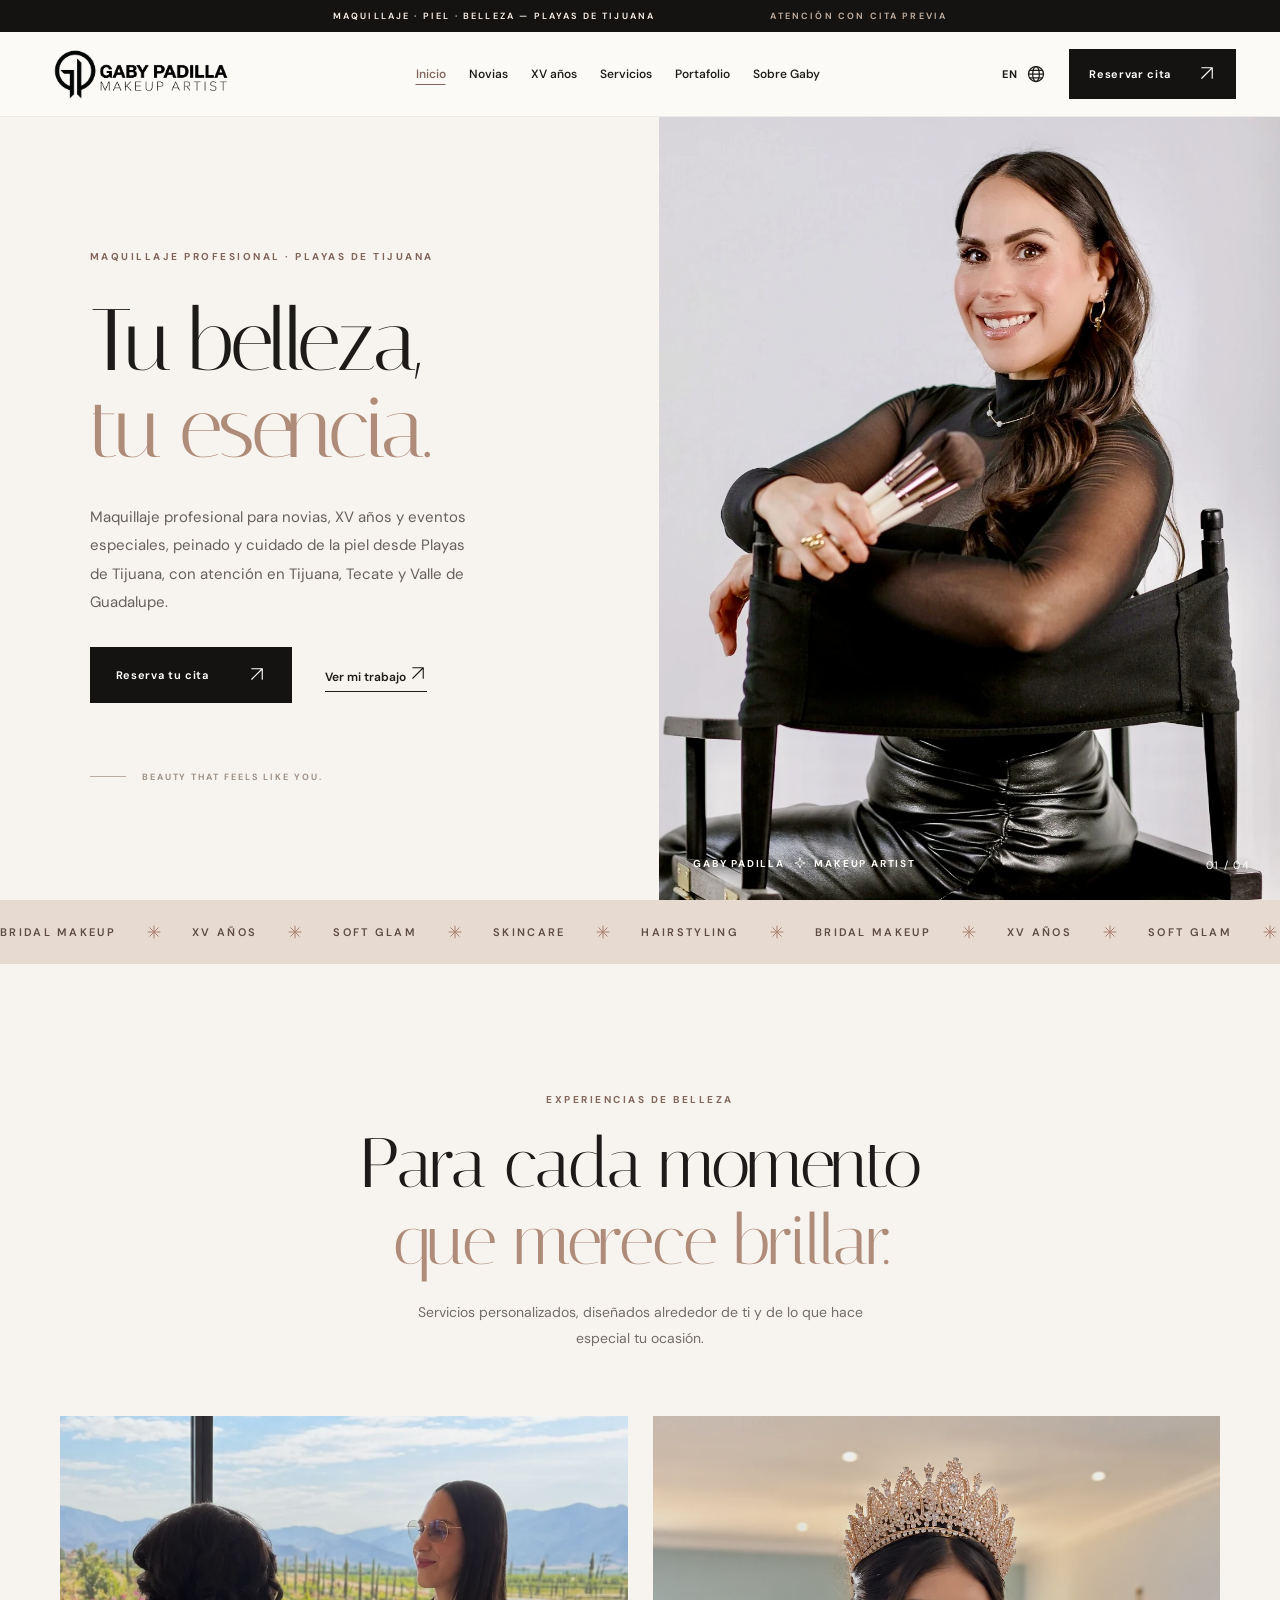
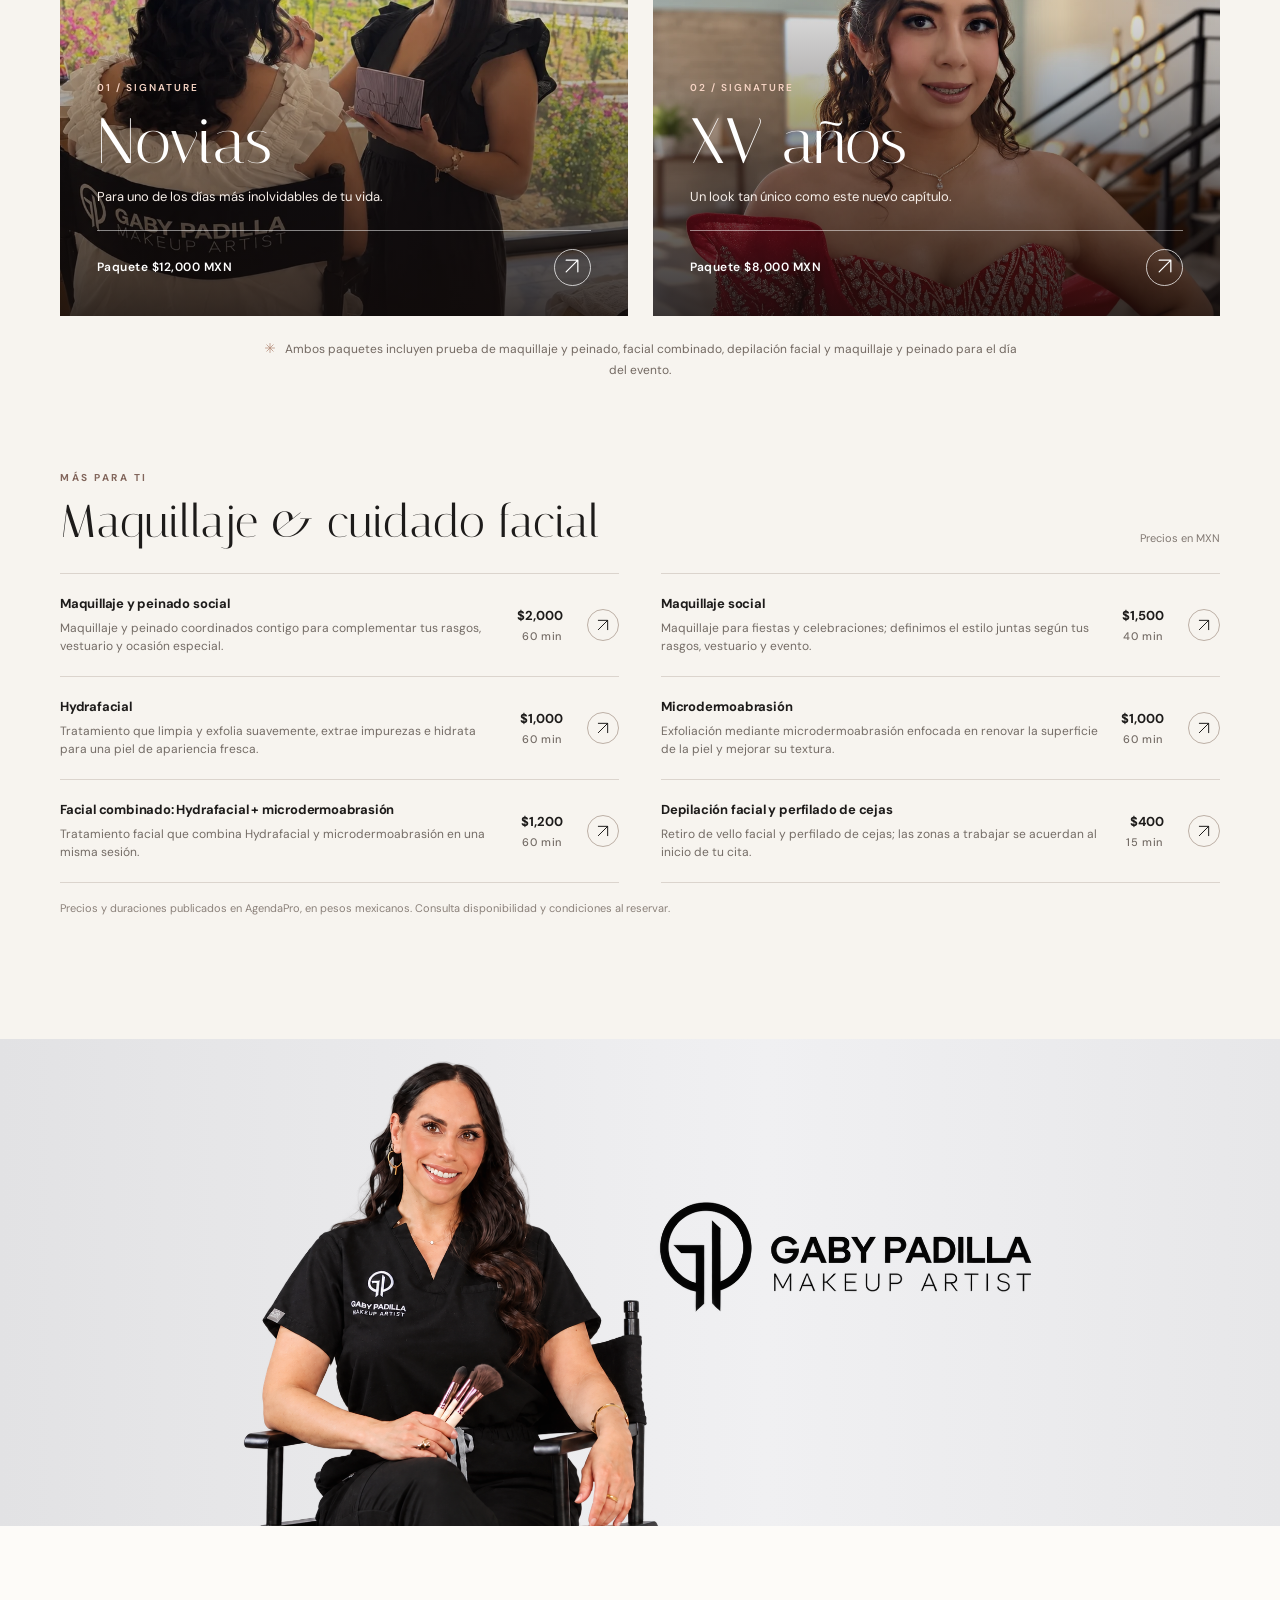
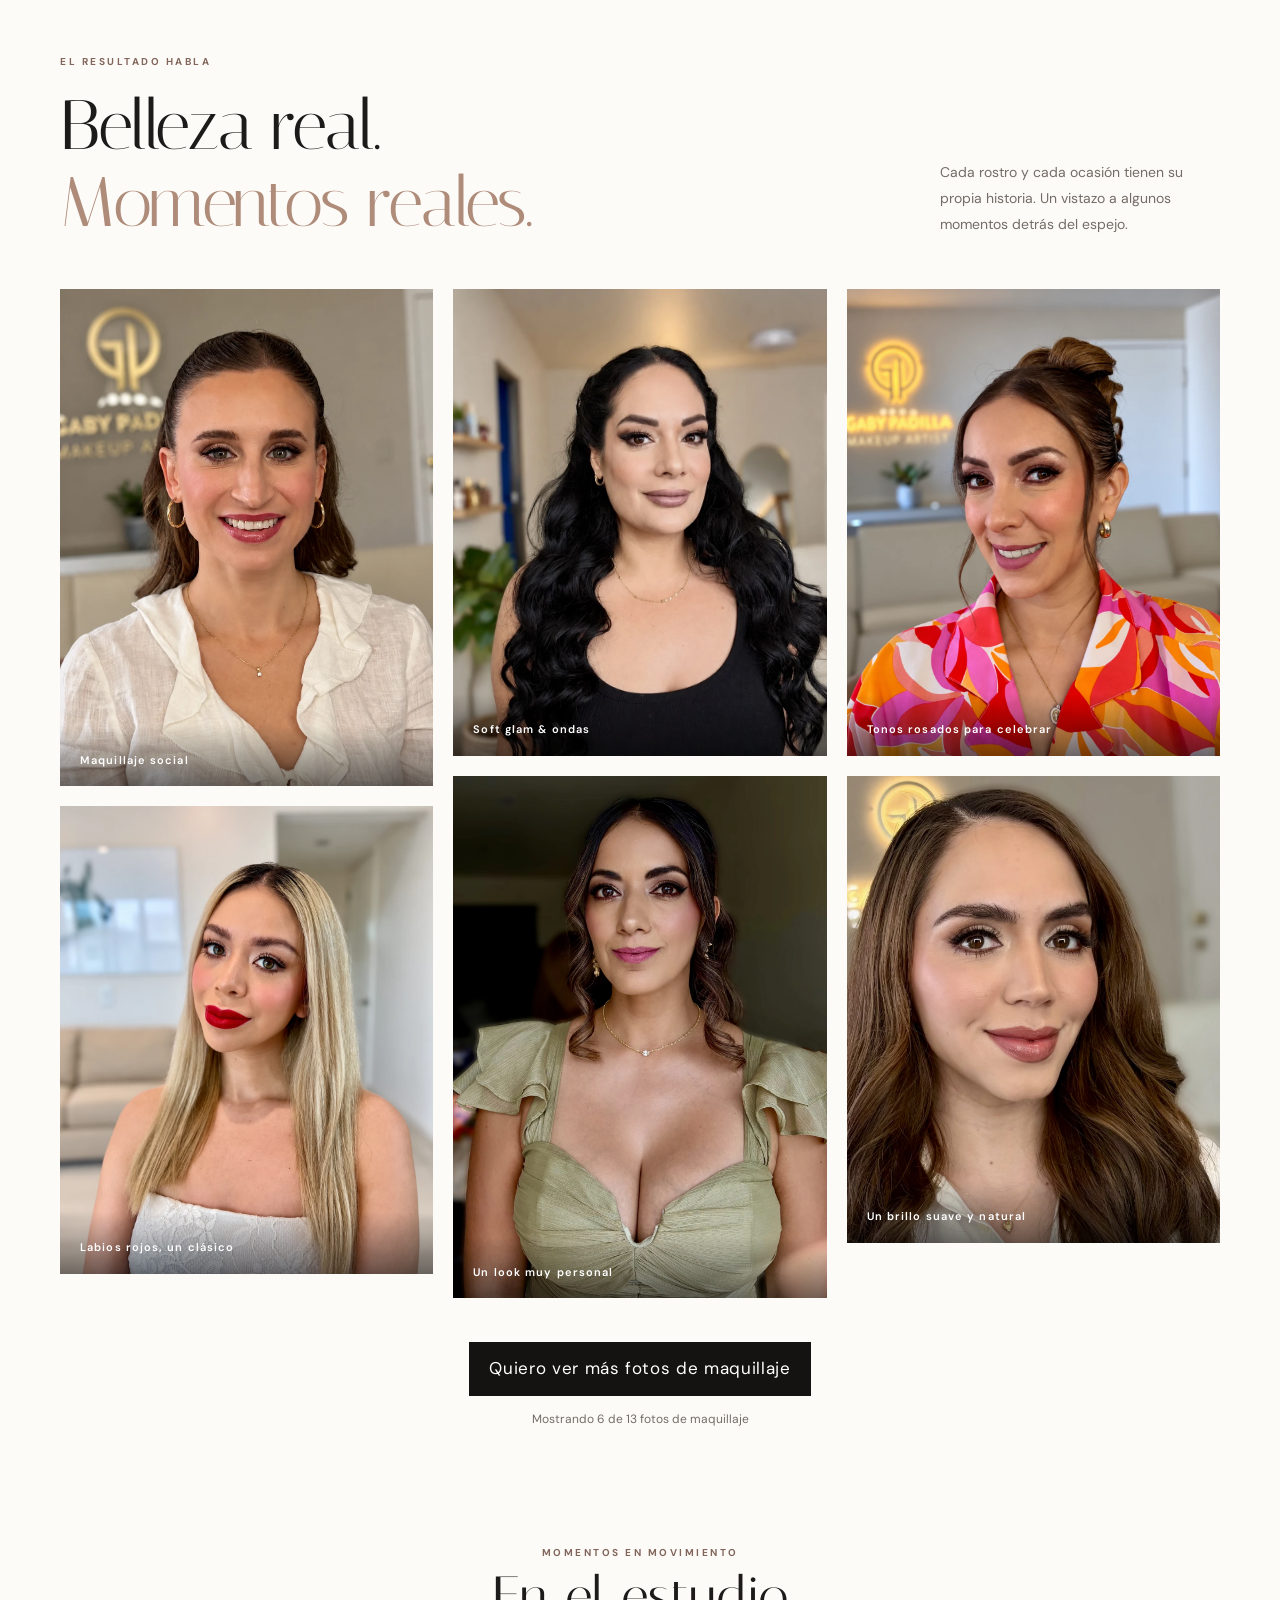
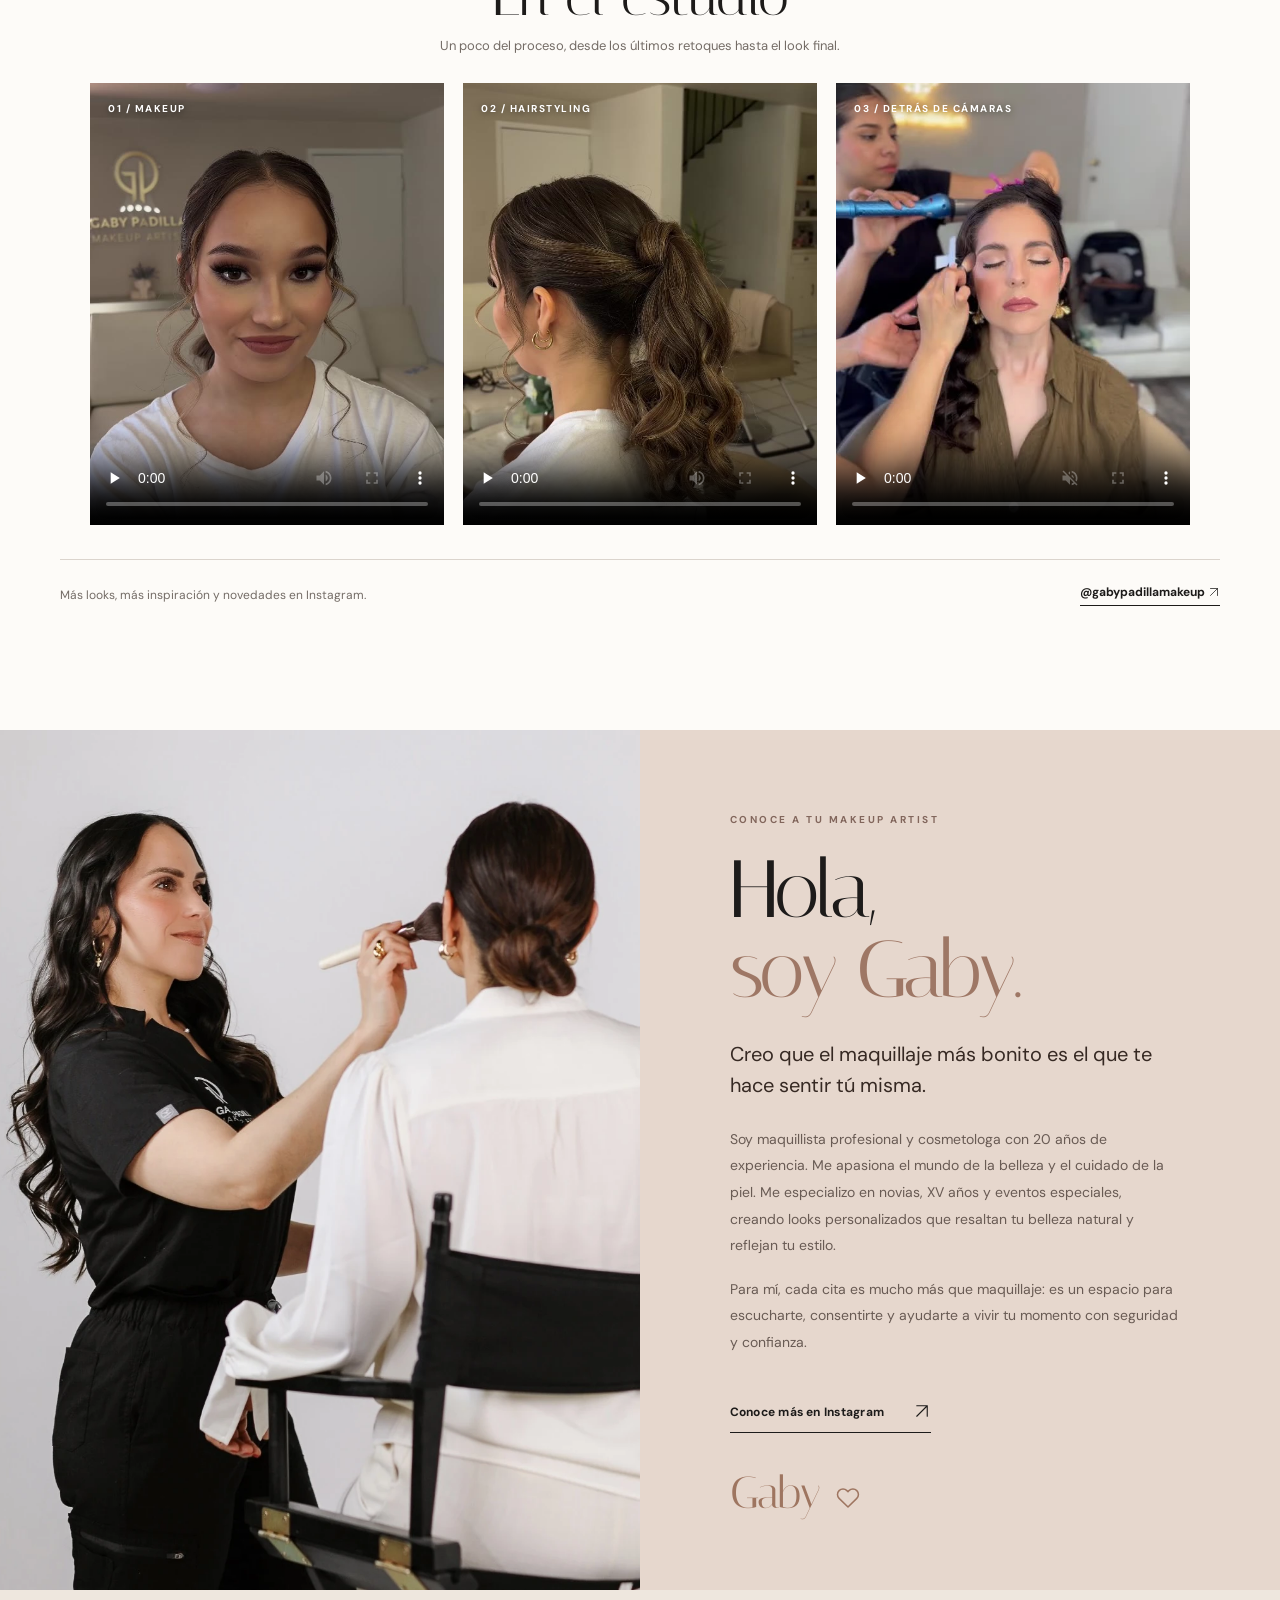
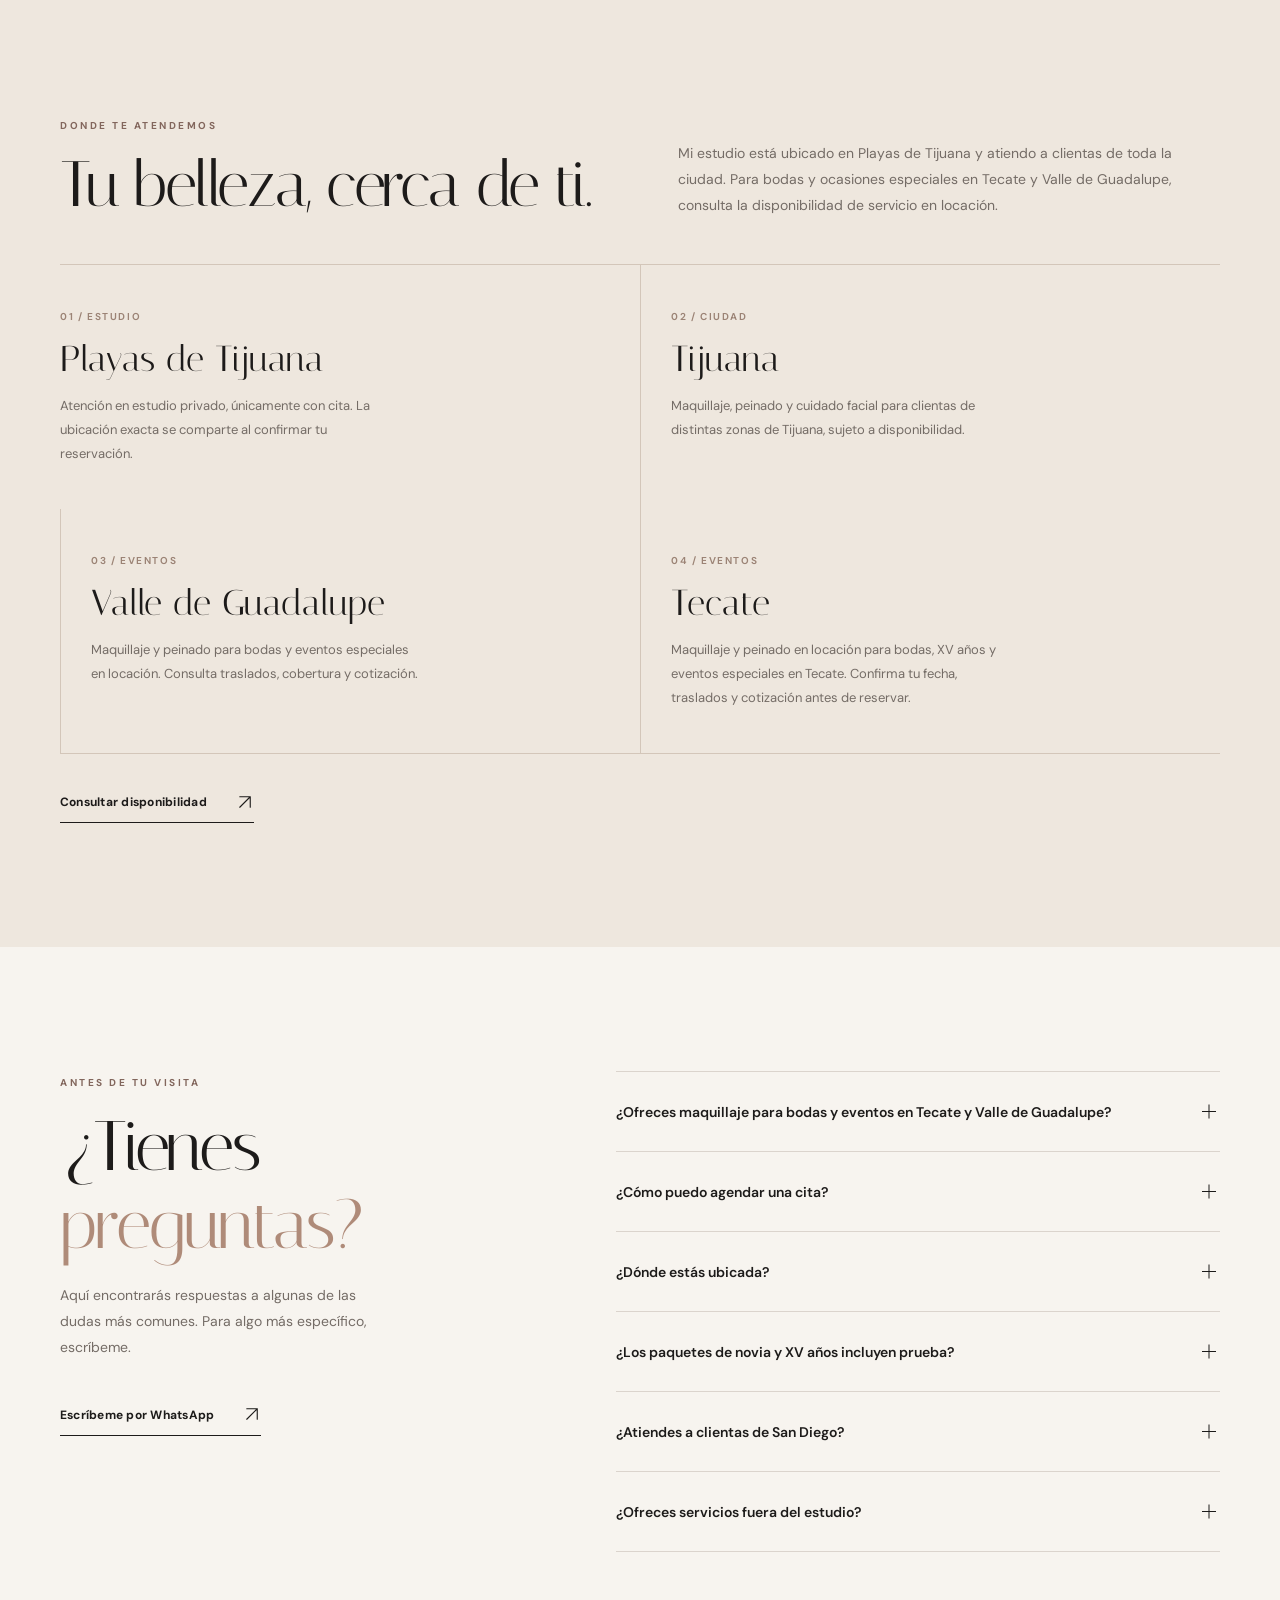
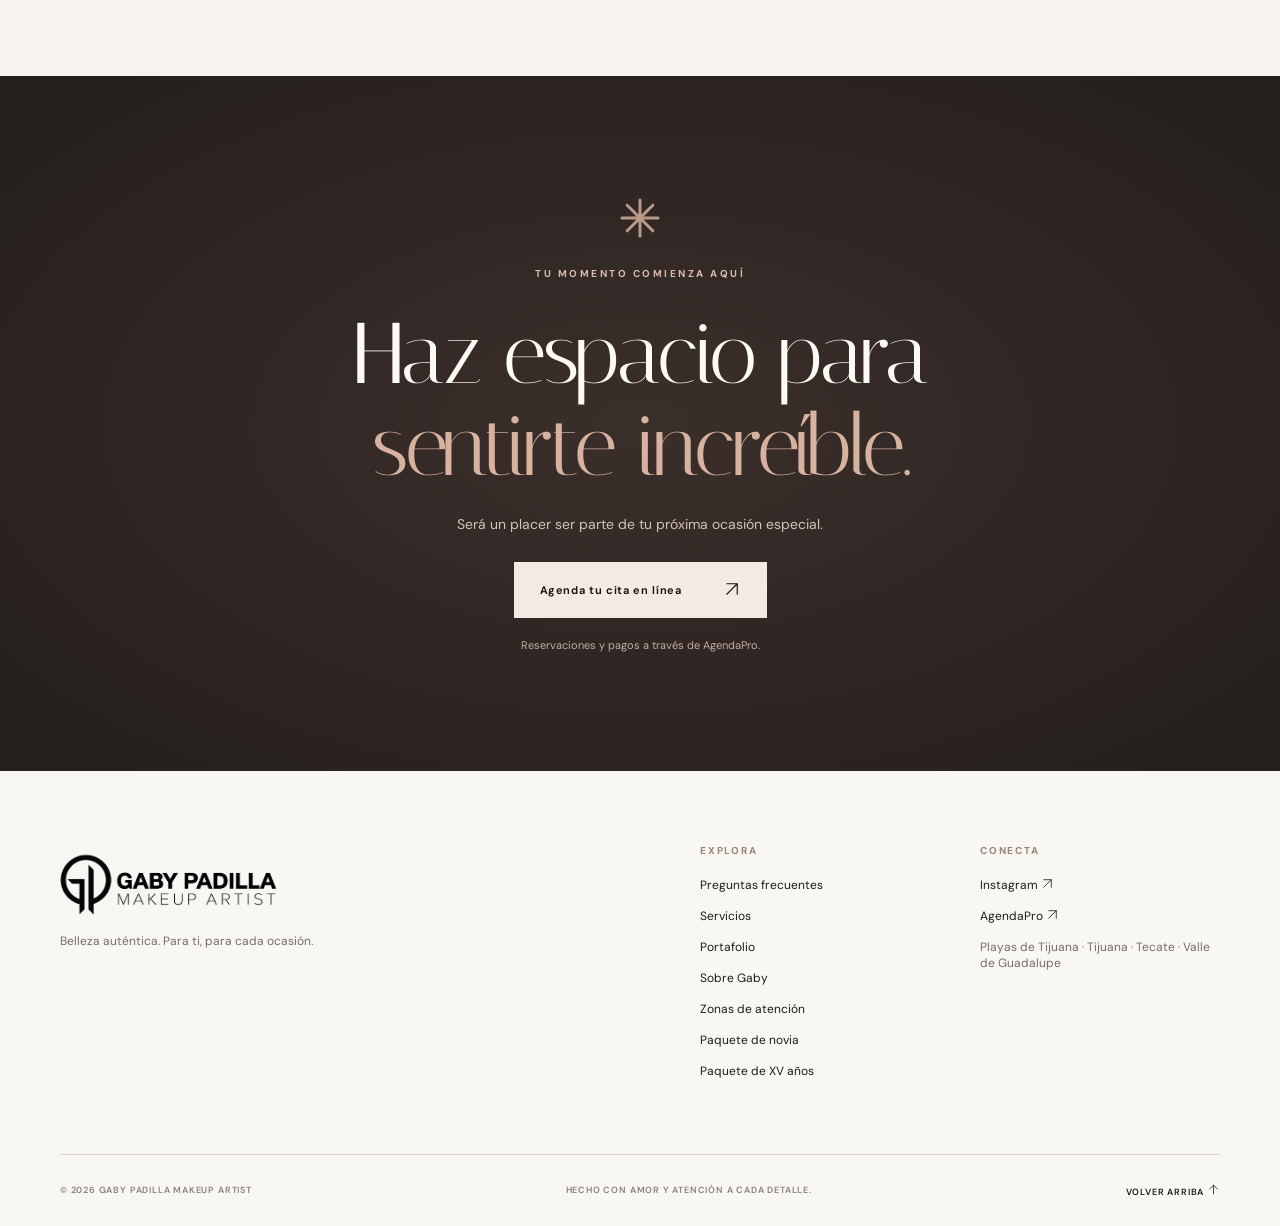
==== index.html @ 9fca7175 "Refresh stylesheet version for balanced mobile headings" ====
<!doctype html>

<html lang="es-MX">
<head>
<meta charset="utf-8"/>
<meta content="width=device-width, initial-scale=1" name="viewport"/>
<meta content="#f7f4ef" name="theme-color"/>
<meta content="Maquillista y cosmetóloga con 20 años de experiencia. Estudio en Playas de Tijuana; maquillaje y peinado para bodas y eventos en Tecate y Valle de Guadalupe." name="description"/>
<meta content="website" property="og:type"/>
<meta content="Maquillaje en Tijuana y Tecate | Novias y XV | Gaby Padilla" property="og:title"/>
<meta content="Maquillista y cosmetóloga con 20 años de experiencia. Estudio en Playas de Tijuana; maquillaje y peinado para bodas y eventos en Tecate y Valle de Guadalupe." property="og:description"/>
<link href="assets/images/favicon.png" rel="icon" type="image/png"/>
<link href="https://fonts.googleapis.com" rel="preconnect"/>
<link crossorigin="" href="https://fonts.gstatic.com" rel="preconnect"/>
<link href="https://fonts.googleapis.com/css2?family=DM+Sans:wght@400;450;500;550;600;650;700&amp;family=Italiana&amp;display=swap" rel="stylesheet"/>
<link href="styles.css?v=mobile-heading-8" rel="stylesheet"/>
<title>Maquillaje en Tijuana y Tecate | Novias y XV | Gaby Padilla</title>
<meta content="noindex, nofollow, noarchive" name="robots"/><meta content="strict-origin-when-cross-origin" name="referrer"/><meta content="Gaby Padilla Makeup Artist" property="og:site_name"/><meta content="es_MX" property="og:locale"/><meta content="en_US" property="og:locale:alternate"/><meta content="Gaby Padilla, maquillista y cosmetóloga con 20 años de experiencia en Tijuana" property="og:image:alt"/><meta content="1200" property="og:image:width"/><meta content="630" property="og:image:height"/><meta content="summary_large_image" name="twitter:card"/><meta content="Maquillaje en Tijuana y Tecate | Novias y XV | Gaby Padilla" name="twitter:title"/><meta content="Maquillista y cosmetóloga con 20 años de experiencia. Estudio en Playas de Tijuana; maquillaje y peinado para bodas y eventos en Tecate y Valle de Guadalupe." name="twitter:description"/>
<!-- SEO URLs are generated by prepare_launch.py when domain is chosen. -->
<meta content="assets/images/gaby-padilla-social-share.jpg" property="og:image"/><meta content="assets/images/gaby-padilla-social-share.jpg" name="twitter:image"/><script id="local-business-schema" type="application/ld+json">{"@context":"https://schema.org","@type":"BeautySalon","name":"Gaby Padilla Makeup Artist","description":"Maquillista y cosmetóloga con 20 años de experiencia. Estudio en Playas de Tijuana; maquillaje y peinado para bodas y eventos en Tecate y Valle de Guadalupe.","slogan":"Belleza auténtica","sameAs":["https://www.instagram.com/gabypadillamakeup/"],"areaServed":[{"@type":"Place","name":"Playas de Tijuana, Tijuana, Baja California, México"},{"@type":"City","name":"Tijuana, Baja California, México"},{"@type":"Place","name":"Valle de Guadalupe, Baja California, México"},{"@type":"City","name":"Tecate, Baja California, México"}],"currenciesAccepted":"MXN","hasOfferCatalog":{"@type":"OfferCatalog","name":"Servicios de belleza","itemListElement":[{"@type":"OfferCatalog","name":"Paquete de novia","itemListElement":[{"@type":"Offer","priceCurrency":"MXN","price":"12000","itemOffered":{"@type":"Service","name":"Paquete de novia"}}]},{"@type":"OfferCatalog","name":"Paquete de quinceañera","itemListElement":[{"@type":"Offer","priceCurrency":"MXN","price":"8000","itemOffered":{"@type":"Service","name":"Paquete de quinceañera"}}]},{"@type":"OfferCatalog","name":"Maquillaje y peinado social","itemListElement":[{"@type":"Offer","priceCurrency":"MXN","price":"2000","itemOffered":{"@type":"Service","name":"Maquillaje y peinado social","description":"Maquillaje y peinado coordinados contigo para complementar tus rasgos, vestuario y ocasión especial."}}]},{"@type":"OfferCatalog","name":"Maquillaje social","itemListElement":[{"@type":"Offer","priceCurrency":"MXN","price":"1500","itemOffered":{"@type":"Service","name":"Maquillaje social","description":"Maquillaje para fiestas y celebraciones; definimos el estilo juntas según tus rasgos, vestuario y evento."}}]},{"@type":"OfferCatalog","name":"Hydrafacial","itemListElement":[{"@type":"Offer","priceCurrency":"MXN","price":"1000","itemOffered":{"@type":"Service","name":"Hydrafacial","description":"Tratamiento que limpia y exfolia suavemente, extrae impurezas e hidrata para una piel de apariencia fresca."}}]},{"@type":"OfferCatalog","name":"Microdermoabrasión","itemListElement":[{"@type":"Offer","priceCurrency":"MXN","price":"1000","itemOffered":{"@type":"Service","name":"Microdermoabrasión","description":"Exfoliación mediante microdermoabrasión enfocada en renovar la superficie de la piel y mejorar su textura."}}]},{"@type":"OfferCatalog","name":"Facial combinado: Hydrafacial + microdermoabrasión","itemListElement":[{"@type":"Offer","priceCurrency":"MXN","price":"1200","itemOffered":{"@type":"Service","name":"Facial combinado: Hydrafacial + microdermoabrasión","description":"Tratamiento facial que combina Hydrafacial y microdermoabrasión en una misma sesión."}}]},{"@type":"OfferCatalog","name":"Depilación facial y perfilado de cejas","itemListElement":[{"@type":"Offer","priceCurrency":"MXN","price":"400","itemOffered":{"@type":"Service","name":"Depilación facial y perfilado de cejas","description":"Retiro de vello facial y perfilado de cejas; las zonas a trabajar se acuerdan al inicio de tu cita."}}]}]}}</script><script type="application/ld+json">{"@context": "https://schema.org", "@type": "VideoObject", "name": "Maquillaje y peinado detrás de cámaras en Tijuana", "description": "Una mirada detrás de cámaras al maquillaje profesional de ojos y peinado con ondas en el estudio de Gaby Padilla en Playas de Tijuana. Video sin sonido.", "thumbnailUrl": "https://jkgraphix11.github.io/gaby-padilla-website/assets/images/gaby-padilla-studio-video-poster.webp", "contentUrl": "https://jkgraphix11.github.io/gaby-padilla-website/assets/videos/gaby-padilla-behind-the-scenes-studio.mp4", "uploadDate": "2026-10-24T13:41:00-07:00", "duration": "PT51.92S", "inLanguage": "es", "isFamilyFriendly": true, "publisher": {"@type": "Organization", "name": "Gaby Padilla Makeup Artist"}}</script>
<script type="application/ld+json">{"@context": "https://schema.org", "@type": "ImageObject", "contentUrl": "https://jkgraphix11.github.io/gaby-padilla-website/assets/images/gaby-padilla-maquillista-aplicando-maquillaje-tijuana.webp", "name": "Gaby Padilla Makeup Artist", "caption": "Gaby Padilla, maquillista en Playas de Tijuana, aplicando maquillaje a una clienta", "description": "Gaby Padilla, maquillista en Playas de Tijuana, aplicando maquillaje a una clienta", "width": 1089, "height": 1361, "inLanguage": "es"}</script>
</head>
<body>
<a class="skip-link" href="#main">Ir al contenido</a>
<div class="topline">
<span>MAQUILLAJE · PIEL · BELLEZA — PLAYAS DE TIJUANA</span>
<span class="topline-right">ATENCIÓN CON CITA PREVIA</span>
</div>
<header class="site-header" id="home">
<div class="header-inner container-wide">
<a aria-label="Gaby Padilla Makeup Artist" class="brand" href="#home">
<img alt="Logotipo de Gaby Padilla Makeup Artist" decoding="async" height="724" src="assets/images/gaby-padilla-logo.png" width="2172"/>
</a>
<nav aria-label="Navegación principal" class="nav" id="primary-nav"><a href="#home" aria-current="page">Inicio</a><a href="novias/">Novias</a><a href="xv-anos/">XV años</a><a href="#servicios">Servicios</a><a href="#portafolio">Portafolio</a><a href="#gaby">Sobre Gaby</a></nav>
<div class="header-actions">
<a aria-label="Switch to English" class="lang-switch" href="en/" hreflang="en" id="lang-switch" lang="en">EN <img class="language-globe" src="assets/icons/globe.svg" alt="" aria-hidden="true" width="20" height="20"/></a>
<a class="btn btn-dark header-book" data-booking="" href="https://gabypadillamakeupartist.site.agendapro.com/mx/sucursal/578261" rel="noopener noreferrer" target="_blank"><span>Reservar cita</span><span aria-hidden="true"><svg class="icon icon-arrow-up-right" viewBox="0 0 24 24" width="24" height="24" fill="none" stroke="currentColor" stroke-width="1.5" stroke-linecap="round" stroke-linejoin="round" aria-hidden="true" focusable="false"><path d="M5 19 19 5M5 5h14v14"/></svg></span></a>
</div>
<button aria-controls="mobile-menu" aria-expanded="false" aria-label="Abrir menú" class="menu-toggle" id="menu-toggle" type="button"><span></span><span></span></button>
</div>
<nav aria-label="Navegación móvil" class="mobile-menu" hidden="" id="mobile-menu"><div class="mobile-menu-top"><div class="mobile-menu-brand"><img src="assets/images/gaby-padilla-logo.png" alt="Gaby Padilla Makeup Artist" width="2172" height="724"/></div><button class="mobile-menu-close" id="menu-close" type="button" aria-label="Cerrar menú"><span>Cerrar</span><svg class="icon" viewBox="0 0 24 24" width="24" height="24" fill="none" stroke="currentColor" stroke-width="1.5" stroke-linecap="round" aria-hidden="true" focusable="false"><path d="m6 6 12 12M6 18 18 6"/></svg></button></div><a href="#home" aria-current="page">Inicio</a><a href="novias/">Novias</a><a href="xv-anos/">XV años</a><a href="#servicios">Servicios</a><a href="#portafolio">Portafolio</a><a href="#gaby">Sobre Gaby</a><a href="#preguntas">Preguntas</a><a data-booking="" href="https://gabypadillamakeupartist.site.agendapro.com/mx/sucursal/578261" target="_blank" rel="noopener noreferrer">Reservar cita</a></nav>
</header>
<main id="main">
<section aria-labelledby="hero-heading" class="hero">
<div class="hero-copy">
<div class="hero-copy-inner">
<div class="eyebrow"><span>MAQUILLAJE PROFESIONAL · PLAYAS DE TIJUANA</span></div>
<h1 id="hero-heading"><span>Tu belleza,</span><br/><em>tu esencia.</em></h1>
<p class="hero-description">Maquillaje profesional para novias, XV años y eventos especiales, peinado y cuidado de la piel desde Playas de Tijuana, con atención en Tijuana, Tecate y Valle de Guadalupe.</p>
<div class="hero-buttons">
<a class="btn btn-dark btn-large" data-booking="" href="https://gabypadillamakeupartist.site.agendapro.com/mx/sucursal/578261" rel="noopener noreferrer" target="_blank"><span>Reserva tu cita</span><span aria-hidden="true"><svg class="icon icon-arrow-up-right" viewBox="0 0 24 24" width="24" height="24" fill="none" stroke="currentColor" stroke-width="1.5" stroke-linecap="round" stroke-linejoin="round" aria-hidden="true" focusable="false"><path d="M5 19 19 5M5 5h14v14"/></svg></span></a>
<a class="subtle-link" href="#portafolio">Ver mi trabajo <span aria-hidden="true"><svg class="icon icon-arrow-up-right" viewBox="0 0 24 24" width="24" height="24" fill="none" stroke="currentColor" stroke-width="1.5" stroke-linecap="round" stroke-linejoin="round" aria-hidden="true" focusable="false"><path d="M5 19 19 5M5 5h14v14"/></svg></span></a>
</div>
<div class="hero-bottom"><div class="tiny-rule"></div><span>BEAUTY THAT FEELS LIKE YOU.</span></div>
</div>
</div>
<div class="hero-media">
<img alt="Gaby Padilla, maquillista y cosmetóloga con 20 años de experiencia en Tijuana" decoding="async" fetchpriority="high" height="1378" src="assets/images/gaby-padilla-hero-actualizado.webp" width="1102" style="object-position:center top"/>
<span class="hero-image-caption">GABY PADILLA <span class="little-dot"><svg class="icon icon-sparkle" viewBox="0 0 24 24" width="24" height="24" fill="none" stroke="currentColor" stroke-width="1.5" stroke-linecap="round" stroke-linejoin="round" aria-hidden="true" focusable="false"><path d="m12 2 2.6 7.4L22 12l-7.4 2.6L12 22l-2.6-7.4L2 12l7.4-2.6Z"/></svg></span> MAKEUP ARTIST</span>
<span class="hero-index">01 / 04</span>
</div>
</section>
<div aria-label="Especialidades" class="identity-band">
<div aria-hidden="true" class="identity-track"><span class="identity-group">BRIDAL MAKEUP <b><svg class="icon icon-asterisk" viewBox="0 0 24 24" width="24" height="24" fill="none" stroke="currentColor" stroke-width="1.5" stroke-linecap="round" stroke-linejoin="round" aria-hidden="true" focusable="false"><path d="M12 3v18M3 12h18M5.6 5.6l12.8 12.8M5.6 18.4 18.4 5.6"/></svg></b> XV AÑOS <b><svg class="icon icon-asterisk" viewBox="0 0 24 24" width="24" height="24" fill="none" stroke="currentColor" stroke-width="1.5" stroke-linecap="round" stroke-linejoin="round" aria-hidden="true" focusable="false"><path d="M12 3v18M3 12h18M5.6 5.6l12.8 12.8M5.6 18.4 18.4 5.6"/></svg></b> SOFT GLAM <b><svg class="icon icon-asterisk" viewBox="0 0 24 24" width="24" height="24" fill="none" stroke="currentColor" stroke-width="1.5" stroke-linecap="round" stroke-linejoin="round" aria-hidden="true" focusable="false"><path d="M12 3v18M3 12h18M5.6 5.6l12.8 12.8M5.6 18.4 18.4 5.6"/></svg></b> SKINCARE <b><svg class="icon icon-asterisk" viewBox="0 0 24 24" width="24" height="24" fill="none" stroke="currentColor" stroke-width="1.5" stroke-linecap="round" stroke-linejoin="round" aria-hidden="true" focusable="false"><path d="M12 3v18M3 12h18M5.6 5.6l12.8 12.8M5.6 18.4 18.4 5.6"/></svg></b> HAIRSTYLING <b><svg class="icon icon-asterisk" viewBox="0 0 24 24" width="24" height="24" fill="none" stroke="currentColor" stroke-width="1.5" stroke-linecap="round" stroke-linejoin="round" aria-hidden="true" focusable="false"><path d="M12 3v18M3 12h18M5.6 5.6l12.8 12.8M5.6 18.4 18.4 5.6"/></svg></b> BRIDAL MAKEUP <b><svg class="icon icon-asterisk" viewBox="0 0 24 24" width="24" height="24" fill="none" stroke="currentColor" stroke-width="1.5" stroke-linecap="round" stroke-linejoin="round" aria-hidden="true" focusable="false"><path d="M12 3v18M3 12h18M5.6 5.6l12.8 12.8M5.6 18.4 18.4 5.6"/></svg></b> XV AÑOS <b><svg class="icon icon-asterisk" viewBox="0 0 24 24" width="24" height="24" fill="none" stroke="currentColor" stroke-width="1.5" stroke-linecap="round" stroke-linejoin="round" aria-hidden="true" focusable="false"><path d="M12 3v18M3 12h18M5.6 5.6l12.8 12.8M5.6 18.4 18.4 5.6"/></svg></b> SOFT GLAM <b><svg class="icon icon-asterisk" viewBox="0 0 24 24" width="24" height="24" fill="none" stroke="currentColor" stroke-width="1.5" stroke-linecap="round" stroke-linejoin="round" aria-hidden="true" focusable="false"><path d="M12 3v18M3 12h18M5.6 5.6l12.8 12.8M5.6 18.4 18.4 5.6"/></svg></b> SKINCARE <b><svg class="icon icon-asterisk" viewBox="0 0 24 24" width="24" height="24" fill="none" stroke="currentColor" stroke-width="1.5" stroke-linecap="round" stroke-linejoin="round" aria-hidden="true" focusable="false"><path d="M12 3v18M3 12h18M5.6 5.6l12.8 12.8M5.6 18.4 18.4 5.6"/></svg></b> HAIRSTYLING <b><svg class="icon icon-asterisk" viewBox="0 0 24 24" width="24" height="24" fill="none" stroke="currentColor" stroke-width="1.5" stroke-linecap="round" stroke-linejoin="round" aria-hidden="true" focusable="false"><path d="M12 3v18M3 12h18M5.6 5.6l12.8 12.8M5.6 18.4 18.4 5.6"/></svg></b> </span><span class="identity-group">BRIDAL MAKEUP <b><svg class="icon icon-asterisk" viewBox="0 0 24 24" width="24" height="24" fill="none" stroke="currentColor" stroke-width="1.5" stroke-linecap="round" stroke-linejoin="round" aria-hidden="true" focusable="false"><path d="M12 3v18M3 12h18M5.6 5.6l12.8 12.8M5.6 18.4 18.4 5.6"/></svg></b> XV AÑOS <b><svg class="icon icon-asterisk" viewBox="0 0 24 24" width="24" height="24" fill="none" stroke="currentColor" stroke-width="1.5" stroke-linecap="round" stroke-linejoin="round" aria-hidden="true" focusable="false"><path d="M12 3v18M3 12h18M5.6 5.6l12.8 12.8M5.6 18.4 18.4 5.6"/></svg></b> SOFT GLAM <b><svg class="icon icon-asterisk" viewBox="0 0 24 24" width="24" height="24" fill="none" stroke="currentColor" stroke-width="1.5" stroke-linecap="round" stroke-linejoin="round" aria-hidden="true" focusable="false"><path d="M12 3v18M3 12h18M5.6 5.6l12.8 12.8M5.6 18.4 18.4 5.6"/></svg></b> SKINCARE <b><svg class="icon icon-asterisk" viewBox="0 0 24 24" width="24" height="24" fill="none" stroke="currentColor" stroke-width="1.5" stroke-linecap="round" stroke-linejoin="round" aria-hidden="true" focusable="false"><path d="M12 3v18M3 12h18M5.6 5.6l12.8 12.8M5.6 18.4 18.4 5.6"/></svg></b> HAIRSTYLING <b><svg class="icon icon-asterisk" viewBox="0 0 24 24" width="24" height="24" fill="none" stroke="currentColor" stroke-width="1.5" stroke-linecap="round" stroke-linejoin="round" aria-hidden="true" focusable="false"><path d="M12 3v18M3 12h18M5.6 5.6l12.8 12.8M5.6 18.4 18.4 5.6"/></svg></b> BRIDAL MAKEUP <b><svg class="icon icon-asterisk" viewBox="0 0 24 24" width="24" height="24" fill="none" stroke="currentColor" stroke-width="1.5" stroke-linecap="round" stroke-linejoin="round" aria-hidden="true" focusable="false"><path d="M12 3v18M3 12h18M5.6 5.6l12.8 12.8M5.6 18.4 18.4 5.6"/></svg></b> XV AÑOS <b><svg class="icon icon-asterisk" viewBox="0 0 24 24" width="24" height="24" fill="none" stroke="currentColor" stroke-width="1.5" stroke-linecap="round" stroke-linejoin="round" aria-hidden="true" focusable="false"><path d="M12 3v18M3 12h18M5.6 5.6l12.8 12.8M5.6 18.4 18.4 5.6"/></svg></b> SOFT GLAM <b><svg class="icon icon-asterisk" viewBox="0 0 24 24" width="24" height="24" fill="none" stroke="currentColor" stroke-width="1.5" stroke-linecap="round" stroke-linejoin="round" aria-hidden="true" focusable="false"><path d="M12 3v18M3 12h18M5.6 5.6l12.8 12.8M5.6 18.4 18.4 5.6"/></svg></b> SKINCARE <b><svg class="icon icon-asterisk" viewBox="0 0 24 24" width="24" height="24" fill="none" stroke="currentColor" stroke-width="1.5" stroke-linecap="round" stroke-linejoin="round" aria-hidden="true" focusable="false"><path d="M12 3v18M3 12h18M5.6 5.6l12.8 12.8M5.6 18.4 18.4 5.6"/></svg></b> HAIRSTYLING <b><svg class="icon icon-asterisk" viewBox="0 0 24 24" width="24" height="24" fill="none" stroke="currentColor" stroke-width="1.5" stroke-linecap="round" stroke-linejoin="round" aria-hidden="true" focusable="false"><path d="M12 3v18M3 12h18M5.6 5.6l12.8 12.8M5.6 18.4 18.4 5.6"/></svg></b> </span></div>
</div>
<section aria-labelledby="services-heading" class="section services-section">
<div class="container">
<div class="section-heading centered" id="servicios">
<span class="eyebrow">EXPERIENCIAS DE BELLEZA</span>
<h2 id="services-heading"><span>Para cada momento</span><br/><em>que merece brillar.</em></h2>
<p>Servicios personalizados, diseñados alrededor de ti y de lo que hace especial tu ocasión.</p>
</div>
<div class="feature-grid">
<article class="feature-card feature-bride" data-internal-service="true">
<div class="feature-image"><img alt="Gaby Padilla aplicando maquillaje profesional a una clienta con un paisaje de viñedos al fondo" decoding="async" fetchpriority="low" height="1671" loading="lazy" src="assets/images/gaby-padilla-maquillaje-evento-entre-vinedos.webp" width="941"/></div>
<div class="feature-overlay"></div>
<div class="feature-copy">
<span class="feature-number">01 / SIGNATURE</span>
<h3>Novias</h3>
<p>Para uno de los días más inolvidables de tu vida.</p>
<div class="feature-footer"><span>Paquete $12,000 MXN</span><a aria-label="Conocer el paquete de novia" href="novias/"><span aria-hidden="true"><svg class="icon icon-arrow-up-right" viewBox="0 0 24 24" width="24" height="24" fill="none" stroke="currentColor" stroke-width="1.5" stroke-linecap="round" stroke-linejoin="round" aria-hidden="true" focusable="false"><path d="M5 19 19 5M5 5h14v14"/></svg></span></a></div>
</div>
</article>
<article class="feature-card feature-xv" data-internal-service="true">
<div class="feature-image"><img alt="Quinceañera con maquillaje profesional, corona y vestido rojo" decoding="async" fetchpriority="low" height="1402" loading="lazy" src="assets/images/quinceanera-maquillaje-corona-vestido-rojo-actualizado.webp" width="1122" style="object-position:center top"/></div>
<div class="feature-overlay"></div>
<div class="feature-copy">
<span class="feature-number">02 / SIGNATURE</span>
<h3>XV años</h3>
<p>Un look tan único como este nuevo capítulo.</p>
<div class="feature-footer"><span>Paquete $8,000 MXN</span><a aria-label="Conocer el paquete de XV años" href="xv-anos/"><span aria-hidden="true"><svg class="icon icon-arrow-up-right" viewBox="0 0 24 24" width="24" height="24" fill="none" stroke="currentColor" stroke-width="1.5" stroke-linecap="round" stroke-linejoin="round" aria-hidden="true" focusable="false"><path d="M5 19 19 5M5 5h14v14"/></svg></span></a></div>
</div>
</article>
</div>
<p class="package-note"><span aria-hidden="true"><svg class="icon icon-asterisk" viewBox="0 0 24 24" width="24" height="24" fill="none" stroke="currentColor" stroke-width="1.5" stroke-linecap="round" stroke-linejoin="round" aria-hidden="true" focusable="false"><path d="M12 3v18M3 12h18M5.6 5.6l12.8 12.8M5.6 18.4 18.4 5.6"/></svg></span> <span>Ambos paquetes incluyen prueba de maquillaje y peinado, facial combinado, depilación facial y maquillaje y peinado para el día del evento.</span></p>
<div class="service-list-header">
<div><span class="eyebrow">MÁS PARA TI</span><h3>Maquillaje &amp; cuidado facial</h3></div>
<span class="service-currency">Precios en MXN</span>
</div>
<div class="service-list"><div class="service-item" data-service="makeup_hair"><div><h4>Maquillaje y peinado social</h4><p>Maquillaje y peinado coordinados contigo para complementar tus rasgos, vestuario y ocasión especial.</p></div><div class="service-item-side"><div class="service-price-meta"><span>$2,000</span><small class="service-duration">60 min</small></div><a aria-label="Reservar Maquillaje y peinado social" data-booking="" href="https://gabypadillamakeupartist.site.agendapro.com/mx/sucursal/578261" rel="noopener noreferrer" target="_blank"><svg class="icon icon-arrow-up-right" viewBox="0 0 24 24" width="24" height="24" fill="none" stroke="currentColor" stroke-width="1.5" stroke-linecap="round" stroke-linejoin="round" aria-hidden="true" focusable="false"><path d="M5 19 19 5M5 5h14v14"/></svg></a></div></div><div class="service-item" data-service="makeup"><div><h4>Maquillaje social</h4><p>Maquillaje para fiestas y celebraciones; definimos el estilo juntas según tus rasgos, vestuario y evento.</p></div><div class="service-item-side"><div class="service-price-meta"><span>$1,500</span><small class="service-duration">40 min</small></div><a aria-label="Reservar Maquillaje social" data-booking="" href="https://gabypadillamakeupartist.site.agendapro.com/mx/sucursal/578261" rel="noopener noreferrer" target="_blank"><svg class="icon icon-arrow-up-right" viewBox="0 0 24 24" width="24" height="24" fill="none" stroke="currentColor" stroke-width="1.5" stroke-linecap="round" stroke-linejoin="round" aria-hidden="true" focusable="false"><path d="M5 19 19 5M5 5h14v14"/></svg></a></div></div><div class="service-item" data-service="hydrafacial"><div><h4>Hydrafacial</h4><p>Tratamiento que limpia y exfolia suavemente, extrae impurezas e hidrata para una piel de apariencia fresca.</p></div><div class="service-item-side"><div class="service-price-meta"><span>$1,000</span><small class="service-duration">60 min</small></div><a aria-label="Reservar Hydrafacial" data-booking="" href="https://gabypadillamakeupartist.site.agendapro.com/mx/sucursal/578261" rel="noopener noreferrer" target="_blank"><svg class="icon icon-arrow-up-right" viewBox="0 0 24 24" width="24" height="24" fill="none" stroke="currentColor" stroke-width="1.5" stroke-linecap="round" stroke-linejoin="round" aria-hidden="true" focusable="false"><path d="M5 19 19 5M5 5h14v14"/></svg></a></div></div><div class="service-item" data-service="micro"><div><h4>Microdermoabrasión</h4><p>Exfoliación mediante microdermoabrasión enfocada en renovar la superficie de la piel y mejorar su textura.</p></div><div class="service-item-side"><div class="service-price-meta"><span>$1,000</span><small class="service-duration">60 min</small></div><a aria-label="Reservar Microdermoabrasión" data-booking="" href="https://gabypadillamakeupartist.site.agendapro.com/mx/sucursal/578261" rel="noopener noreferrer" target="_blank"><svg class="icon icon-arrow-up-right" viewBox="0 0 24 24" width="24" height="24" fill="none" stroke="currentColor" stroke-width="1.5" stroke-linecap="round" stroke-linejoin="round" aria-hidden="true" focusable="false"><path d="M5 19 19 5M5 5h14v14"/></svg></a></div></div><div class="service-item" data-service="combo"><div><h4>Facial combinado: Hydrafacial + microdermoabrasión</h4><p>Tratamiento facial que combina Hydrafacial y microdermoabrasión en una misma sesión.</p></div><div class="service-item-side"><div class="service-price-meta"><span>$1,200</span><small class="service-duration">60 min</small></div><a aria-label="Reservar Facial combinado: Hydrafacial + microdermoabrasión" data-booking="" href="https://gabypadillamakeupartist.site.agendapro.com/mx/sucursal/578261" rel="noopener noreferrer" target="_blank"><svg class="icon icon-arrow-up-right" viewBox="0 0 24 24" width="24" height="24" fill="none" stroke="currentColor" stroke-width="1.5" stroke-linecap="round" stroke-linejoin="round" aria-hidden="true" focusable="false"><path d="M5 19 19 5M5 5h14v14"/></svg></a></div></div><div class="service-item" data-service="hair_remove"><div><h4>Depilación facial y perfilado de cejas</h4><p>Retiro de vello facial y perfilado de cejas; las zonas a trabajar se acuerdan al inicio de tu cita.</p></div><div class="service-item-side"><div class="service-price-meta"><span>$400</span><small class="service-duration">15 min</small></div><a aria-label="Reservar Depilación facial y perfilado de cejas" data-booking="" href="https://gabypadillamakeupartist.site.agendapro.com/mx/sucursal/578261" rel="noopener noreferrer" target="_blank"><svg class="icon icon-arrow-up-right" viewBox="0 0 24 24" width="24" height="24" fill="none" stroke="currentColor" stroke-width="1.5" stroke-linecap="round" stroke-linejoin="round" aria-hidden="true" focusable="false"><path d="M5 19 19 5M5 5h14v14"/></svg></a></div></div></div>
<p class="small-disclaimer">Precios y duraciones publicados en AgendaPro, en pesos mexicanos. Consulta disponibilidad y condiciones al reservar.</p>
</div>
</section>
<section aria-label="Gaby Padilla Makeup Artist" class="portrait-break">
<div class="portrait-break-img"><img alt="Gaby Padilla maquillista con su equipo en el estudio de Playas de Tijuana" decoding="async" fetchpriority="low" height="941" loading="lazy" src="assets/images/gaby-padilla-estudio-transparente.png" width="1672"/></div>
</section>
<section aria-labelledby="portfolio-heading" class="section portfolio-section" id="portafolio" data-portfolio-set data-initial-count="6" data-photo-type="makeup">
<div class="container">
<div class="portfolio-header">
<div><span class="eyebrow">EL RESULTADO HABLA</span><h2 id="portfolio-heading"><span>Belleza real.</span><br/><em>Momentos reales.</em></h2></div>
<p>Cada rostro y cada ocasión tienen su propia historia. Un vistazo a algunos momentos detrás del espejo.</p>
</div>
<div class="portfolio-grid"><figure class="portfolio-photo photo-tall"><img alt="Maquillaje social con ojos definidos, mejillas rosadas y labios rosa con brillo" decoding="async" fetchpriority="low" height="1447" loading="lazy" src="assets/images/maquillaje-social-labios-rosados-clienta.webp" width="1087"/><figcaption>Maquillaje social</figcaption></figure><figure class="portfolio-photo photo-short"><img src="assets/images/maquillaje-labios-rojos-cabello-lacio.webp" width="1121" height="1403" alt="Labios rojos, un clásico" loading="lazy" decoding="async"/><figcaption>Labios rojos, un clásico</figcaption></figure><figure class="portfolio-photo photo-short"><img alt="Maquillaje social con labios nude y peinado de ondas oscuras en Tijuana" decoding="async" height="1176" loading="lazy" src="assets/images/maquillaje-social-soft-glam-ondas-editado.webp" width="941"/><figcaption>Soft glam & ondas</figcaption></figure><figure class="portfolio-photo photo-short"><img alt="Maquillaje para evento con labios rosados y vestido verde" decoding="async" height="1800" loading="lazy" src="assets/images/maquillaje-social-labios-rosa-vestido-verde-editado.webp" width="1286"/><figcaption>Un look muy personal</figcaption></figure><figure class="portfolio-photo photo-short"><img src="assets/images/maquillaje-rosa-recogido-eventos.webp" width="1122" height="1402" alt="Tonos rosados para celebrar" loading="lazy" decoding="async"/><figcaption>Tonos rosados para celebrar</figcaption></figure><figure class="portfolio-photo photo-short"><img src="assets/images/maquillaje-neutro-labios-brillo.webp" width="1400" height="1750" alt="Un brillo suave y natural" loading="lazy" decoding="async"/><figcaption>Un brillo suave y natural</figcaption></figure></div><div class="gallery-expansion-controls"><button type="button" class="btn btn-dark gallery-toggle" data-gallery-toggle data-show-label="Quiero ver más fotos de maquillaje" data-hide-label="Ver menos fotos de maquillaje" aria-expanded="false" aria-controls="more-makeup-photos" hidden><span>Quiero ver más fotos de maquillaje</span></button><p class="gallery-visible-count" data-gallery-summary aria-live="polite">Mostrando 6 de 13 fotos de maquillaje</p></div><div class="gallery-more" id="more-makeup-photos"><div class="portfolio-grid"><figure class="portfolio-photo photo-short"><img alt="Gaby Padilla realizando maquillaje profesional a una clienta en su estudio" decoding="async" fetchpriority="low" height="1448" loading="lazy" src="assets/images/gaby-padilla-maquillaje-detras-del-look.webp" width="1086"/><figcaption>Detrás del look</figcaption></figure><figure class="portfolio-photo photo-short"><img alt="Gaby maquillando los ojos de una clienta para un evento especial" decoding="async" height="1280" loading="lazy" src="assets/images/gaby-padilla-aplicacion-maquillaje-profesional.webp" width="852"/><figcaption>Precisión en la mirada</figcaption></figure><figure class="portfolio-photo photo-short"><img alt="Preparación de novia con velo durante los arreglos antes de su boda" decoding="async" height="1400" loading="lazy" src="assets/images/preparacion-novia-velo-blanco-negro-editado.webp" width="1400"/><figcaption>Instantes de novia</figcaption></figure><figure class="portfolio-photo photo-short"><img src="assets/images/peinado-recogido-textura-eventos.webp" width="1122" height="1402" alt="Un recogido con elegancia" loading="lazy" decoding="async"/><figcaption>Un recogido con elegancia</figcaption></figure><figure class="portfolio-photo photo-short"><img src="assets/images/maquillaje-mirada-definida-coleta.webp" width="1121" height="1403" alt="Mirada definida, sonrisa luminosa" loading="lazy" decoding="async"/><figcaption>Mirada definida, sonrisa luminosa</figcaption></figure><figure class="portfolio-photo photo-short"><img src="assets/images/maquillaje-dorado-labios-frambuesa.webp" width="1122" height="1402" alt="Ojos dorados, labios frambuesa" loading="lazy" decoding="async"/><figcaption>Ojos dorados, labios frambuesa</figcaption></figure><figure class="portfolio-photo photo-short"><img src="assets/images/maquillaje-malva-ondas-suaves.webp" width="1254" height="1254" alt="Malva suave y ondas delicadas" loading="lazy" decoding="async"/><figcaption>Malva suave y ondas delicadas</figcaption></figure></div></div>
<div class="video-heading"><span class="eyebrow">MOMENTOS EN MOVIMIENTO</span><h3>En el estudio</h3><p>Un poco del proceso, desde los últimos retoques hasta el look final.</p></div>
<div class="video-grid">
<div class="video-card"><video aria-label="Video de maquillaje profesional para eventos en Tijuana" controls="" height="1155" loading="lazy" playsinline="" poster="assets/images/maquillaje-novia-portafolio.jpg" preload="none" width="650"><source src="assets/videos/IMG_7234.mp4" type="video/mp4"/><span>Tu navegador no admite video.</span></video><span class="video-label">01 / MAKEUP</span></div>
<div class="video-card"><video aria-label="Video de peinado profesional para eventos en Tijuana" controls="" height="1155" loading="lazy" playsinline="" poster="assets/images/peinado-evento-portafolio.jpg" preload="none" width="650"><source src="assets/videos/IMG_7235.mp4" type="video/mp4"/><span>Tu navegador no admite video.</span></video><span class="video-label">02 / HAIRSTYLING</span></div>
<div class="video-card"><video aria-label="Maquillaje y peinado detrás de cámaras en Tijuana. Sin audio." controls muted playsinline preload="none" width="540" height="960" poster="assets/images/gaby-padilla-studio-video-poster.webp"><source src="assets/videos/gaby-padilla-behind-the-scenes-studio.mp4" type="video/mp4"/></video><span class="video-label">03 / DETRÁS DE CÁMARAS</span></div>
</div>
<div class="portfolio-social"><span>Más looks, más inspiración y novedades en Instagram.</span><a href="https://www.instagram.com/gabypadillamakeup/" rel="noopener noreferrer" target="_blank">@gabypadillamakeup <span aria-hidden="true"><svg class="icon icon-arrow-up-right" viewBox="0 0 24 24" width="24" height="24" fill="none" stroke="currentColor" stroke-width="1.5" stroke-linecap="round" stroke-linejoin="round" aria-hidden="true" focusable="false"><path d="M5 19 19 5M5 5h14v14"/></svg></span></a></div>
</div>
</section>
<section aria-labelledby="about-heading" class="about-section" id="gaby">
<div class="about-image"><img alt="Gaby Padilla, maquillista en Playas de Tijuana, aplicando maquillaje a una clienta" decoding="async" fetchpriority="low" height="1361" loading="lazy" src="assets/images/gaby-padilla-maquillista-aplicando-maquillaje-tijuana.webp" width="1089"/></div>
<div class="about-content"><span class="eyebrow">CONOCE A TU MAKEUP ARTIST</span><h2 id="about-heading"><span>Hola,</span><br/><em>soy Gaby.</em></h2><p class="about-lead">Creo que el maquillaje más bonito es el que te hace sentir tú misma.</p><p>Soy maquillista profesional y cosmetologa con 20 años de experiencia. Me apasiona el mundo de la belleza y el cuidado de la piel. Me especializo en novias, XV años y eventos especiales, creando looks personalizados que resaltan tu belleza natural y reflejan tu estilo.</p><p>Para mí, cada cita es mucho más que maquillaje: es un espacio para escucharte, consentirte y ayudarte a vivir tu momento con seguridad y confianza.</p><a class="text-arrow" href="https://www.instagram.com/gabypadillamakeup/" rel="noopener noreferrer" target="_blank"><span>Conoce más en Instagram</span><span aria-hidden="true"><svg class="icon icon-arrow-up-right" viewBox="0 0 24 24" width="24" height="24" fill="none" stroke="currentColor" stroke-width="1.5" stroke-linecap="round" stroke-linejoin="round" aria-hidden="true" focusable="false"><path d="M5 19 19 5M5 5h14v14"/></svg></span></a><div class="about-signature">Gaby <span><svg class="icon icon-heart" viewBox="0 0 24 24" width="24" height="24" fill="none" stroke="currentColor" stroke-width="1.5" stroke-linecap="round" stroke-linejoin="round" aria-hidden="true" focusable="false"><path d="M20.8 4.6a5.5 5.5 0 0 0-7.8 0L12 5.7l-1.1-1.1a5.5 5.5 0 0 0-7.8 7.8L12 21l8.8-8.6a5.5 5.5 0 0 0 0-7.8Z"/></svg></span></div></div>
</section>
<section aria-labelledby="locations-heading" class="section local-area-section" id="ubicaciones"><div class="container"><div class="local-area-top"><div><span class="eyebrow">DONDE TE ATENDEMOS</span><h2 id="locations-heading">Tu belleza, cerca de ti.</h2></div><p>Mi estudio está ubicado en Playas de Tijuana y atiendo a clientas de toda la ciudad. Para bodas y ocasiones especiales en Tecate y Valle de Guadalupe, consulta la disponibilidad de servicio en locación.</p></div><div class="local-area-grid"><article><span class="area-number">01 / ESTUDIO</span><h3>Playas de Tijuana</h3><p>Atención en estudio privado, únicamente con cita. La ubicación exacta se comparte al confirmar tu reservación.</p></article><article><span class="area-number">02 / CIUDAD</span><h3>Tijuana</h3><p>Maquillaje, peinado y cuidado facial para clientas de distintas zonas de Tijuana, sujeto a disponibilidad.</p></article><article><span class="area-number">03 / EVENTOS</span><h3>Valle de Guadalupe</h3><p>Maquillaje y peinado para bodas y eventos especiales en locación. Consulta traslados, cobertura y cotización.</p></article><article><span class="area-number">04 / EVENTOS</span><h3>Tecate</h3><p>Maquillaje y peinado en locación para bodas, XV años y eventos especiales en Tecate. Confirma tu fecha, traslados y cotización antes de reservar.</p></article></div><a class="text-arrow" href="https://wa.me/526643867831" rel="noopener noreferrer" target="_blank">Consultar disponibilidad<span aria-hidden="true"><svg class="icon icon-arrow-up-right" viewBox="0 0 24 24" width="24" height="24" fill="none" stroke="currentColor" stroke-width="1.5" stroke-linecap="round" stroke-linejoin="round" aria-hidden="true" focusable="false"><path d="M5 19 19 5M5 5h14v14"/></svg></span></a></div></section><section aria-labelledby="faq-heading" class="section faq-section" id="preguntas"><div class="container faq-layout"><div class="faq-intro"><span class="eyebrow">ANTES DE TU VISITA</span><h2 id="faq-heading"><span>¿Tienes</span><br/><em>preguntas?</em></h2><p>Aquí encontrarás respuestas a algunas de las dudas más comunes. Para algo más específico, escríbeme.</p><a class="text-arrow" href="https://wa.me/526643867831" rel="noopener noreferrer" target="_blank"><span>Escríbeme por WhatsApp</span><span aria-hidden="true"><svg class="icon icon-arrow-up-right" viewBox="0 0 24 24" width="24" height="24" fill="none" stroke="currentColor" stroke-width="1.5" stroke-linecap="round" stroke-linejoin="round" aria-hidden="true" focusable="false"><path d="M5 19 19 5M5 5h14v14"/></svg></span></a></div><div class="faq-items"><details><summary><span>¿Ofreces maquillaje para bodas y eventos en Tecate y Valle de Guadalupe?</span><span aria-hidden="true" class="plus-icon"></span></summary><p>Sí. Gaby ofrece maquillaje y peinado en locación para bodas, XV años y eventos especiales en Tecate y Valle de Guadalupe. Antes de reservar, confirma disponibilidad, horarios, traslados y posibles costos adicionales.</p></details>
<details><summary><span>¿Cómo puedo agendar una cita?</span><span aria-hidden="true" class="plus-icon"></span></summary><p>Puedes consultar los servicios, elegir un horario disponible y realizar tu reservación desde AgendaPro usando cualquier botón “Reservar cita” de esta página.</p></details>
<details><summary><span>¿Dónde estás ubicada?</span><span aria-hidden="true" class="plus-icon"></span></summary><p>Mi estudio se encuentra en Playas de Tijuana, Baja California. Atiendo únicamente con cita previa y comparto la ubicación exacta al confirmar la reservación.</p></details>
<details><summary><span>¿Los paquetes de novia y XV años incluyen prueba?</span><span aria-hidden="true" class="plus-icon"></span></summary><p>Sí. Ambos paquetes incluyen prueba de maquillaje y peinado, facial combinado, depilación facial y preparación de maquillaje y peinado para el día del evento.</p></details>
<details><summary><span>¿Atiendes a clientas de San Diego?</span><span aria-hidden="true" class="plus-icon"></span></summary><p>¡Claro! Recibo a clientas que visitan Tijuana desde San Diego. También puedo viajar a San Diego para bodas y eventos especiales bajo solicitud y sujeto a disponibilidad. Pueden aplicar cargos adicionales. Escríbeme por WhatsApp antes de reservar para confirmar la locación, los horarios y la cotización del traslado.</p></details>
<details><summary><span>¿Ofreces servicios fuera del estudio?</span><span aria-hidden="true" class="plus-icon"></span></summary><p>Puedes consultar la disponibilidad para servicios a domicilio o en locaciones especiales, incluyendo celebraciones en Tecate y Valle de Guadalupe. La cobertura y el costo dependen del evento.</p></details>
</div></div></section>
<section aria-labelledby="closing-heading" class="closing" id="reservar"><div class="closing-inner container"><div aria-hidden="true" class="closing-ornament"><svg class="icon icon-asterisk" viewBox="0 0 24 24" width="24" height="24" fill="none" stroke="currentColor" stroke-width="1.5" stroke-linecap="round" stroke-linejoin="round" aria-hidden="true" focusable="false"><path d="M12 3v18M3 12h18M5.6 5.6l12.8 12.8M5.6 18.4 18.4 5.6"/></svg></div><span class="eyebrow">TU MOMENTO COMIENZA AQUÍ</span><h2 id="closing-heading"><span>Haz espacio para</span><br/><em>sentirte increíble.</em></h2><p>Será un placer ser parte de tu próxima ocasión especial.</p><a class="btn btn-cream btn-large" data-booking="" href="https://gabypadillamakeupartist.site.agendapro.com/mx/sucursal/578261" rel="noopener noreferrer" target="_blank"><span>Agenda tu cita en línea</span><span aria-hidden="true"><svg class="icon icon-arrow-up-right" viewBox="0 0 24 24" width="24" height="24" fill="none" stroke="currentColor" stroke-width="1.5" stroke-linecap="round" stroke-linejoin="round" aria-hidden="true" focusable="false"><path d="M5 19 19 5M5 5h14v14"/></svg></span></a><small>Reservaciones y pagos a través de AgendaPro.</small></div></section>
</main>
<footer class="footer"><div class="container"><div class="footer-top"><div class="footer-logo"><img alt="Logotipo de Gaby Padilla Makeup Artist" decoding="async" fetchpriority="low" height="724" loading="lazy" src="assets/images/gaby-padilla-logo.png" width="2172"/><p>Belleza auténtica. Para ti, para cada ocasión.</p></div><div class="footer-link-block"><span>EXPLORA</span><a href="#preguntas">Preguntas frecuentes</a><a href="#servicios">Servicios</a><a href="#portafolio">Portafolio</a><a href="#gaby">Sobre Gaby</a><a href="#ubicaciones">Zonas de atención</a><a href="novias/">Paquete de novia</a><a href="xv-anos/">Paquete de XV años</a></div><div class="footer-link-block"><span>CONECTA</span><a href="https://www.instagram.com/gabypadillamakeup/" rel="noopener noreferrer" target="_blank">Instagram <svg class="icon icon-arrow-up-right" viewBox="0 0 24 24" width="24" height="24" fill="none" stroke="currentColor" stroke-width="1.5" stroke-linecap="round" stroke-linejoin="round" aria-hidden="true" focusable="false"><path d="M5 19 19 5M5 5h14v14"/></svg></a><a data-booking="" href="https://gabypadillamakeupartist.site.agendapro.com/mx/sucursal/578261" rel="noopener noreferrer" target="_blank">AgendaPro <svg class="icon icon-arrow-up-right" viewBox="0 0 24 24" width="24" height="24" fill="none" stroke="currentColor" stroke-width="1.5" stroke-linecap="round" stroke-linejoin="round" aria-hidden="true" focusable="false"><path d="M5 19 19 5M5 5h14v14"/></svg></a><span>Playas de Tijuana · Tijuana · Tecate · Valle de Guadalupe</span></div></div><div class="footer-bottom"><span>© <span id="year">2026</span> GABY PADILLA MAKEUP ARTIST</span><span>HECHO CON AMOR Y ATENCIÓN A CADA DETALLE.</span><a href="#home">VOLVER ARRIBA <svg class="icon icon-arrow-up" viewBox="0 0 24 24" width="24" height="24" fill="none" stroke="currentColor" stroke-width="1.5" stroke-linecap="round" stroke-linejoin="round" aria-hidden="true" focusable="false"><path d="M12 20V4m-7 7 7-7 7 7"/></svg></a></div></div></footer>
<div aria-label="Reservaciones" class="mobile-booking-bar" hidden role="region">
<span>TU MOMENTO COMIENZA AQUÍ</span>
<a class="btn btn-dark" data-booking="" href="https://gabypadillamakeupartist.site.agendapro.com/mx/sucursal/578261" rel="noopener noreferrer" target="_blank"><span>Reservar cita</span><span aria-hidden="true"><svg class="icon icon-arrow-up-right" viewBox="0 0 24 24" width="24" height="24" fill="none" stroke="currentColor" stroke-width="1.5" stroke-linecap="round" stroke-linejoin="round" aria-hidden="true" focusable="false"><path d="M5 19 19 5M5 5h14v14"/></svg></span></a>
</div>
<script defer="" src="script.js?v=makeup-gallery-3"></script>
</body>
</html>
---- styles.css ----
:root{--cream:#f7f4ef;--linen:#eee7de;--sand:#d9c7b8;--pink:#e6d4ce;--cocoa:#82665c;--dark:#1d1b1a;--black:#151312;--muted:#746c66;--border:#dbd4cd;--white:#fffdfa;--serif:'Italiana',Georgia,'Times New Roman',serif;--sans:'DM Sans',Arial,sans-serif}
*,*::before,*::after{box-sizing:border-box}html{scroll-behavior:smooth}body{margin:0;background:var(--cream);color:var(--dark);font-family:var(--sans);font-size:15px;-webkit-font-smoothing:antialiased}img{display:block;max-width:100%}a{color:inherit;text-decoration:none}button{font:inherit}a:focus-visible,button:focus-visible,summary:focus-visible,video:focus-visible{outline:3px solid #a47c67;outline-offset:4px}::selection{background:#d5aa98;color:#1b1714}.container{width:min(1160px,calc(100% - 92px));margin:0 auto}.container-wide{width:min(1450px,calc(100% - 88px));margin:0 auto}.skip-link{position:absolute;left:12px;top:-50px;z-index:40;background:white;color:black;padding:9px 18px}.skip-link:focus{top:12px}.topline{height:32px;background:var(--black);color:#f4ece4;display:flex;align-items:center;justify-content:center;gap:clamp(30px,9vw,190px);font-size:9px;font-weight:650;letter-spacing:.24em}.topline-right{color:#bfae9f}.site-header{height:85px;background:#fbfaf7;position:relative;z-index:20;border-bottom:1px solid rgba(29,27,26,.07)}.header-inner{height:100%;display:flex;align-items:center;justify-content:space-between;gap:20px}.brand{display:flex;align-items:center;flex-shrink:0}.brand img{width:192px;height:auto}.nav{display:flex;align-items:center;gap:clamp(20px,2.8vw,46px);margin-left:auto;margin-right:auto}.nav a{font-size:12px;font-weight:550;transition:color .2s}.nav a:hover{color:#9d7764}.header-actions{display:flex;align-items:center;gap:20px}.lang-switch{border:0;background:none;cursor:pointer;font-weight:700;letter-spacing:.1em;font-size:11px;padding:10px 3px}.lang-switch span{color:var(--cocoa)}.btn{display:inline-flex;justify-content:space-between;align-items:center;gap:27px;min-height:44px;padding:13px 19px;font-size:11px;font-weight:650;letter-spacing:.06em;transition:background .2s,transform .2s,color .2s;border:1px solid transparent;white-space:nowrap}.btn:hover{transform:translateY(-2px)}.btn-dark{background:var(--black);color:#fff}.btn-dark:hover{background:#4c3831}.btn-cream{background:#f3eae1;color:var(--black)}.btn-cream:hover{background:#fff}.btn-large{min-height:56px;padding:16px 25px;min-width:202px}.btn span:last-child{font-size:17px;font-weight:400}.menu-toggle,.mobile-menu,.mobile-booking-bar{display:none}
.hero{display:grid;grid-template-columns:51.5% 48.5%;min-height:min(710px,78vw);background:var(--cream)}.hero-copy{display:flex;align-items:center;min-width:0}.hero-copy-inner{width:min(550px,100%);margin:0 auto;padding:80px 40px 66px 9vw}.eyebrow{font-size:10px;line-height:1.7;letter-spacing:.25em;font-weight:700;color:var(--cocoa)}.with-line{display:flex;align-items:center;gap:16px}.with-line:before{content:"";height:1px;width:35px;background:var(--cocoa)}h1,h2,h3,h4,p{margin-top:0}.hero h1{font:400 clamp(70px,6.8vw,109px)/.99 var(--serif);letter-spacing:-.045em;margin:33px 0 32px;white-space:nowrap}.hero h1 em,.section-heading h2 em,.portfolio-header h2 em,.about-content h2 em,.faq-intro h2 em,.closing h2 em{font-style:normal;color:#af8b79}.hero-description{font-size:15px;line-height:1.9;max-width:390px;color:#67605b;margin-bottom:30px}.hero-buttons{display:flex;align-items:center;gap:33px;flex-wrap:wrap}.subtle-link{font-size:12px;font-weight:600;border-bottom:1px solid var(--dark);padding:7px 0;white-space:nowrap}.subtle-link:hover{color:var(--cocoa);border-color:var(--cocoa)}.hero-bottom{display:flex;align-items:center;gap:16px;color:#9a8e83;font-size:9px;font-weight:650;letter-spacing:.22em;margin-top:68px}.tiny-rule{width:36px;height:1px;background:#baaca1}.hero-media{height:100%;max-height:810px;min-height:660px;position:relative;overflow:hidden;background:#e2d9d1}.hero-media>img{height:100%;width:100%;object-fit:cover;object-position:center 35%}.hero-image-caption{position:absolute;bottom:29px;left:34px;font-size:10px;font-weight:700;letter-spacing:.18em;color:#fbf8f3;text-shadow:0 1px 9px #0009}.hero-index{position:absolute;right:30px;bottom:28px;color:#fff;font-size:11px;letter-spacing:.12em;text-shadow:0 1px 8px #0007}.little-dot{font-size:14px;margin:0 5px}.identity-band{height:64px;background:#e7dad0;display:flex;align-items:center;overflow:hidden}.identity-track{white-space:nowrap;width:100%;overflow:hidden}.identity-track span{display:block;width:max-content;animation:marquee 47s linear infinite;letter-spacing:.21em;font-size:11px;font-weight:600;color:#5c4a43}.identity-track b{color:#ab8270;padding:0 30px;font-size:16px;font-weight:400}@keyframes marquee{to{transform:translateX(-50%)}}
.section{padding:124px 0}.section-heading{text-align:center}.section-heading h2,.portfolio-header h2,.faq-intro h2{font:400 clamp(55px,5.5vw,87px)/1.1 var(--serif);letter-spacing:-.03em;margin:17px 0 20px}.section-heading p{max-width:460px;margin:0 auto;line-height:1.85;color:var(--muted);font-size:14px}.feature-grid{display:grid;grid-template-columns:1fr 1fr;gap:25px;margin-top:64px}.feature-card{height:500px;position:relative;overflow:hidden;background:#bbb}.feature-image,.feature-image img,.feature-overlay{position:absolute;inset:0;width:100%;height:100%}.feature-image img{object-fit:cover;transition:transform .7s}.feature-card:hover .feature-image img{transform:scale(1.045)}.feature-bride .feature-image img{object-position:center 38%}.feature-xv .feature-image img{object-position:center 50%}.feature-overlay{background:linear-gradient(180deg,rgba(0,0,0,.04),rgba(15,12,11,.16) 40%,rgba(18,12,11,.83))}.feature-copy{position:absolute;inset:auto 37px 30px;color:white}.feature-number{font-size:10px;font-weight:600;letter-spacing:.2em;color:#f6d4c4}.feature-copy h3{font:400 clamp(50px,5vw,76px)/1.1 var(--serif);margin:11px 0 8px}.feature-copy p{font-size:13px;line-height:1.7;max-width:340px;color:#f6eee8;margin-bottom:22px}.feature-footer{border-top:1px solid #ffffff80;padding-top:18px;display:flex;align-items:center;justify-content:space-between;font-size:12px;font-weight:600;letter-spacing:.04em}.feature-footer a{display:grid;place-items:center;border:1px solid #fffb;border-radius:50%;height:37px;width:37px;font-size:19px;transition:background .2s}.feature-footer a:hover{background:#fff3;color:#fff}.package-note{text-align:center;font-size:12px;color:#736962;line-height:1.8;max-width:760px;margin:23px auto 0}.package-note span:first-child{color:#b48c79;padding-right:6px}.service-list-header{display:flex;justify-content:space-between;align-items:end;gap:20px;margin:84px 0 24px}.service-list-header h3{font:400 clamp(33px,3.6vw,54px)/1.2 var(--serif);margin:8px 0 0}.service-currency{font-size:11px;color:#817872;padding-bottom:4px}.service-list{display:grid;grid-template-columns:1fr 1fr;gap:0 42px}.service-item{border-top:1px solid var(--border);min-height:103px;display:flex;align-items:center;justify-content:space-between;gap:16px;padding:21px 0}.service-item:nth-last-child(-n+2){border-bottom:1px solid var(--border)}.service-item h4{font-size:13px;letter-spacing:-.015em;margin:0 0 7px;font-weight:700}.service-item p{font-size:12px;color:var(--muted);line-height:1.5;margin:0}.service-item-side{display:flex;align-items:center;gap:24px;flex-shrink:0}.service-item-side span{font-size:13px;font-weight:700}.service-item-side a{display:grid;place-items:center;border:1px solid #bdb0a6;height:32px;width:32px;border-radius:50%;font-size:17px;transition:background .2s}.service-item-side a:hover{background:var(--dark);color:white}.small-disclaimer{font-size:11px;color:#8b817a;margin:18px 0 0}.portrait-break{width:100%;background:#eee}.portrait-break-img{height:clamp(260px,38vw,560px);width:100%;overflow:hidden}.portrait-break img{width:100%;height:100%;object-fit:cover;object-position:center center}
.portfolio-section{background:#fdfbf8}.portfolio-header{display:flex;justify-content:space-between;align-items:end;gap:50px;margin-bottom:48px}.portfolio-header h2{margin-bottom:0}.portfolio-header p{max-width:280px;font-size:14px;color:var(--muted);line-height:1.85;margin-bottom:4px}.portfolio-grid{display:grid;grid-template-columns:1.08fr .94fr .94fr;gap:17px;align-items:start}.portfolio-photo{position:relative;margin:0;overflow:hidden;background:#e3d9d3;min-width:0}.portfolio-photo img{width:100%;height:100%;object-fit:cover;transition:transform .5s}.portfolio-photo:hover img{transform:scale(1.025)}.photo-tall{height:492px}.photo-short{height:430px}.photo-short:nth-child(2) img{object-position:center 10%}.photo-short:nth-child(3) img{object-position:center 20%}.portfolio-photo figcaption{position:absolute;bottom:0;left:0;right:0;padding:27px 20px 18px;background:linear-gradient(transparent,#0008);color:white;font-size:11px;letter-spacing:.1em;font-weight:600}.video-heading{text-align:center;margin:112px 0 29px}.video-heading h3{font:400 55px/1.1 var(--serif);margin:6px 0 9px}.video-heading p{font-size:13px;color:var(--muted);margin:0}.video-grid{display:grid;grid-template-columns:repeat(2,minmax(0,1fr));gap:19px;max-width:830px;margin-inline:auto}.video-card{position:relative;background:#e6ded6;aspect-ratio:4/5;overflow:hidden}.video-card video{display:block;width:100%;height:100%;object-fit:cover}.video-label{position:absolute;top:19px;left:18px;color:white;text-shadow:0 1px 7px #0008;pointer-events:none;font-size:10px;letter-spacing:.15em;font-weight:700}.portfolio-social{margin-top:34px;padding-top:24px;display:flex;align-items:center;justify-content:space-between;gap:20px;border-top:1px solid var(--border);font-size:12px;color:var(--muted)}.portfolio-social a{font-weight:700;color:var(--dark);border-bottom:1px solid currentColor;padding-bottom:5px}
.about-section{display:grid;grid-template-columns:1fr 1fr;background:#e6d7cd;min-height:690px}.about-image{min-height:690px;overflow:hidden}.about-image img{height:100%;width:100%;object-fit:cover;object-position:center 38%}.about-content{align-self:center;padding:78px max(50px,8vw) 75px max(56px,7vw);max-width:700px}.about-content h2{font:400 clamp(70px,6.3vw,104px)/.99 var(--serif);letter-spacing:-.04em;margin:22px 0 29px}.about-content h2 em{color:#9e7765}.about-content p{font-size:14px;line-height:1.9;color:#695b54;margin:0 0 17px}.about-content .about-lead{color:#362923;font-size:20px;line-height:1.55;max-width:440px;margin-bottom:25px}.text-arrow{display:inline-flex;gap:29px;align-items:center;border-bottom:1px solid currentColor;padding:10px 0 8px;font-size:12px;font-weight:700;letter-spacing:.02em;margin-top:17px}.text-arrow span:last-child{font-size:18px;font-weight:400}.about-signature{font:400 45px/1 var(--serif);margin-top:37px;color:#9e7560;letter-spacing:-.02em}.about-signature span{font:20px Georgia,serif;padding-left:4px}
.faq-section{background:var(--cream)}.faq-layout{display:grid;grid-template-columns:.86fr 1.14fr;gap:100px}.faq-intro p{max-width:310px;line-height:1.85;color:var(--muted);font-size:14px}.faq-intro .text-arrow{margin-top:18px}.faq-items{border-top:1px solid var(--border)}.faq-items details{border-bottom:1px solid var(--border)}.faq-items summary{cursor:pointer;list-style:none;display:flex;align-items:center;justify-content:space-between;gap:30px;min-height:79px;padding:17px 0;font-size:14px;font-weight:600}.faq-items summary::-webkit-details-marker{display:none}.faq-items details p{font-size:13px;line-height:1.95;color:var(--muted);padding:0 42px 23px 0;margin:0}.plus-icon{display:inline-block;width:22px;height:22px;flex-shrink:0;position:relative}.plus-icon:before,.plus-icon:after{content:"";position:absolute;left:4px;right:4px;top:10px;background:var(--dark);height:1px;transition:transform .2s}.plus-icon:after{transform:rotate(90deg)}details[open] .plus-icon:after{transform:rotate(0)}
.closing{background:#25201e;color:#fffaf4;text-align:center;position:relative;overflow:hidden}.closing:before{content:"";position:absolute;inset:-35%;background:radial-gradient(ellipse at center,#73544948 0%,transparent 54%);pointer-events:none}.closing-inner{padding:118px 0 119px;position:relative}.closing-ornament{font-size:33px;font-weight:300;color:#b99a88;margin-bottom:14px}.closing .eyebrow{color:#ddbcab}.closing h2{font:400 clamp(65px,6.7vw,108px)/1.07 var(--serif);letter-spacing:-.035em;margin:26px 0 23px}.closing h2 em{color:#d6b29f}.closing p{font-size:14px;color:#d3c3ba;margin-bottom:29px}.closing .btn{min-width:253px}.closing small{display:block;font-size:11px;color:#c5ada0;margin-top:20px}.footer{background:#f9f7f3}.footer-top{display:grid;grid-template-columns:2.5fr 1fr 1fr;gap:40px;padding:73px 0 75px}.footer-logo img{width:240px;height:auto;margin-left:-13px}.footer-logo p{font-size:12px;color:var(--muted);margin-top:9px}.footer-link-block{display:flex;flex-direction:column;align-items:flex-start;gap:15px;font-size:12px}.footer-link-block>span:first-child{font-size:10px;font-weight:700;letter-spacing:.18em;color:#9b8375;margin-bottom:5px}.footer-link-block>a:hover{color:#a17a67}.footer-link-block>span:not(:first-child){color:var(--muted)}.footer-bottom{border-top:1px solid var(--border);min-height:72px;display:flex;justify-content:space-between;align-items:center;gap:20px;font-size:9px;font-weight:600;letter-spacing:.09em;color:#898078}.footer-bottom a{color:var(--dark)}
@media(min-width:1550px){.hero-copy-inner{padding-left:calc((100vw - 1270px)/2);width:100%;max-width:none}.hero{min-height:720px;max-height:790px}}
@media(max-width:1100px){.container{width:min(100% - 68px,1160px)}.container-wide{width:calc(100% - 48px)}.nav{gap:19px}.brand img{width:170px}.header-actions{gap:12px}.hero-copy-inner{padding-left:6vw;padding-right:22px}.hero h1{font-size:clamp(59px,7vw,80px)}.hero-media{min-height:575px}.hero-bottom{margin-top:45px}.section{padding:96px 0}.feature-card{height:440px}.about-content{padding:55px}.faq-layout{gap:62px}}
@media(max-width:820px){.nav,.header-book{display:none}.site-header{height:72px}.brand img{width:166px}.header-actions{margin-left:auto}.menu-toggle{width:38px;height:38px;border:0;background:none;padding:8px;display:flex;justify-content:center;flex-direction:column;gap:6px;cursor:pointer}.menu-toggle span{display:block;height:1px;background:var(--black);width:23px}.mobile-menu{display:flex;position:absolute;top:72px;left:0;right:0;padding:24px 35px 32px;background:#f9f7f3;box-shadow:0 18px 24px #0001;flex-direction:column;gap:22px;font-size:16px}.mobile-menu[hidden]{display:none}.mobile-menu>a:last-child{font-weight:700}.hero{grid-template-columns:1fr 1fr}.hero-copy-inner{padding:48px 25px 50px 42px}.hero h1{font-size:clamp(52px,7vw,65px)}.hero-description{font-size:13px}.hero-buttons{gap:16px}.hero-media{min-height:590px}.btn-large{min-width:0}.hero-bottom{margin-top:30px}.feature-card{height:420px}.service-list{gap:0 25px}.service-item-side{gap:10px}.service-item h4{font-size:12px}.about-section{min-height:0}.about-image{min-height:570px}.about-content{padding:50px 36px}.about-content h2{font-size:76px}.about-content .about-lead{font-size:18px}.footer-top{grid-template-columns:1.6fr 1fr 1fr}}
@media(max-width:600px){.mobile-booking-bar{position:fixed;bottom:0;left:0;right:0;z-index:25;display:flex;align-items:center;justify-content:space-between;gap:10px;padding:9px 19px calc(9px + env(safe-area-inset-bottom));background:#faf8f5;box-shadow:0 -3px 20px #00000012;border-top:1px solid #e6ded7}.mobile-booking-bar>span{font-weight:700;font-size:9px;letter-spacing:.12em;color:#7c675e}.mobile-booking-bar .btn{min-height:39px;padding:9px 13px;font-size:11px;gap:23px}body{padding-bottom:64px}.container,.container-wide{width:calc(100% - 38px)}.topline{height:29px;letter-spacing:.12em;font-size:8px}.topline-right{display:none}.site-header{height:70px}.brand img{width:161px}.mobile-menu{top:70px}.hero{display:flex;flex-direction:column}.hero-copy{order:2}.hero-copy-inner{width:100%;padding:58px 19px 60px}.hero h1{font-size:clamp(62px,12vw,91px);line-height:1;white-space:normal;margin:25px 0 24px}.hero-description{font-size:14px;max-width:390px}.hero-buttons{gap:24px}.hero-bottom{margin-top:44px}.hero-media{order:1;height:440px;min-height:0;max-height:none}.hero-media>img{object-position:center 33%}.hero-image-caption{left:20px;bottom:20px;font-size:8px}.hero-index{right:20px;bottom:18px}.identity-band{height:49px}.identity-track span{font-size:9px}.identity-track b{padding:0 19px}.section{padding:79px 0}.eyebrow{font-size:9px}.section-heading h2,.portfolio-header h2,.faq-intro h2{font-size:clamp(55px,12vw,75px)}.section-heading p{font-size:13px}.feature-grid{grid-template-columns:1fr;gap:15px;margin-top:37px}.feature-card{height:470px}.feature-copy{left:27px;right:25px;bottom:25px}.feature-copy h3{font-size:68px}.package-note{font-size:11px;text-align:left;line-height:1.7}.service-list-header{margin-top:65px}.service-list-header h3{font-size:39px}.service-currency{font-size:10px;white-space:nowrap}.service-list{grid-template-columns:1fr}.service-item{min-height:95px}.service-item:nth-last-child(2){border-bottom:0}.service-item h4{font-size:14px}.service-item-side{gap:15px}.small-disclaimer{font-size:10px}.portrait-break-img{height:220px}.portrait-break img{object-position:42% center}.portfolio-header{flex-direction:column;align-items:start;gap:15px;margin-bottom:33px}.portfolio-header p{max-width:460px}.portfolio-grid{grid-template-columns:1fr 1fr;gap:12px}.portfolio-photo.photo-tall{height:410px;grid-row:span 2}.portfolio-photo.photo-short{height:199px}.portfolio-photo figcaption{font-size:9px;padding:22px 11px 10px}.video-heading{margin-top:70px}.video-heading h3{font-size:47px}.video-grid{grid-template-columns:1fr 1fr;gap:12px}.video-card{aspect-ratio:3/4}.video-label{font-size:8px;top:12px;left:12px}.portfolio-social{flex-direction:column;align-items:start;gap:13px;line-height:1.6}.about-section{display:flex;flex-direction:column}.about-image{height:415px;min-height:0}.about-image img{object-position:center 27%}.about-content{max-width:none;padding:70px 28px 75px}.about-content h2{font-size:87px}.about-content p{font-size:13px}.faq-layout{grid-template-columns:1fr;gap:38px}.faq-intro h2{margin-bottom:14px}.faq-intro p{max-width:440px}.faq-items summary{font-size:13px}.faq-items details p{font-size:12px}.closing-inner{padding:88px 0 96px}.closing h2{font-size:clamp(58px,12vw,86px)}.closing p{line-height:1.6}.footer-top{grid-template-columns:1fr 1fr;gap:35px 23px;padding:65px 0 60px}.footer-logo{grid-column:1/-1}.footer-logo img{width:220px}.footer-bottom{padding:24px 0;min-height:0;flex-wrap:wrap;line-height:1.8}.footer-bottom>span:nth-child(2){display:none}}
@media(max-width:380px){.hero h1{font-size:60px}.hero-media{height:390px}.feature-card{height:410px}.feature-copy h3{font-size:56px}.service-item p{max-width:190px}.about-content h2{font-size:74px}.footer-logo img{width:195px}}
@media(prefers-reduced-motion:reduce){*,*::before,*::after{scroll-behavior:auto!important;transition:none!important;animation:none!important}}

/* Service-area content: useful geography without keyword-stuffed doorway pages. */
.local-area-section{background:#eee7de}
.local-area-top{display:grid;grid-template-columns:1fr 1fr;gap:75px;align-items:end;margin-bottom:45px}
.local-area-top h2{font:400 clamp(48px,5vw,83px)/1.08 var(--serif);letter-spacing:-.035em;margin:16px 0 0}
.local-area-top>p{font-size:14px;line-height:1.85;color:var(--muted);max-width:520px;margin:0}
.local-area-grid{display:grid;grid-template-columns:repeat(3,1fr);border-top:1px solid #d3c6b9;border-bottom:1px solid #d3c6b9}
.local-area-grid article{padding:40px 30px 43px 0;min-width:0}
.local-area-grid article+article{border-left:1px solid #d3c6b9;padding-left:30px}
.area-number{font-size:10px;font-weight:650;color:#9b8375;letter-spacing:.16em}
.local-area-grid h3{font:400 clamp(30px,2.8vw,43px)/1.15 var(--serif);margin:14px 0}
.local-area-grid p{font-size:13px;line-height:1.85;color:var(--muted);margin:0;max-width:330px}
.local-area-section .text-arrow{margin-top:26px}
@media(max-width:820px){.local-area-top{gap:24px}.local-area-grid article{padding-right:15px}.local-area-grid article+article{padding-left:15px}}
@media(max-width:600px){.local-area-top{grid-template-columns:1fr;gap:17px}.local-area-top h2{font-size:59px}.local-area-grid{grid-template-columns:1fr}.local-area-grid article,.local-area-grid article+article{border-left:0;padding:23px 0;border-bottom:1px solid #d3c6b9}.local-area-grid article:last-child{border-bottom:0}.local-area-grid h3{font-size:36px;margin:7px 0}.local-area-grid p{font-size:12px}}


/* v5: Feature cards navigate to editorial service landing pages. */
.feature-footer a::after{content:"";position:absolute;inset:0;z-index:2}
.feature-footer a:focus-visible{outline:3px solid white;outline-offset:4px}
@media(min-width:900px){.portfolio-grid{grid-template-columns:1.18fr 1fr 1fr 1fr;grid-auto-rows:268px;align-items:stretch}.portfolio-photo.photo-tall{grid-row:span 2;height:auto}.portfolio-photo.photo-short{height:auto}}
@media(min-width:601px) and (max-width:899px){.portfolio-grid{grid-template-columns:repeat(3,minmax(0,1fr));grid-auto-rows:235px}.portfolio-photo.photo-tall{grid-row:span 2;height:auto}.portfolio-photo.photo-short{height:auto}}
@media(max-width:600px){.portfolio-grid{grid-template-columns:1fr 1fr;grid-auto-rows:195px}.portfolio-photo.photo-tall{grid-row:span 2;height:auto}.portfolio-photo.photo-short{height:auto}.portfolio-photo:nth-child(3) img{object-position:center 15%}}
@media(max-width:390px){.portfolio-grid{grid-auto-rows:165px}}
.crumbs{display:flex;gap:12px;align-items:center;padding-top:27px;padding-bottom:27px;color:var(--muted);font-size:11px;letter-spacing:.02em}.crumbs a{color:#39302b;border-bottom:1px solid #b8a398}.crumbs span[aria-hidden]{color:#aa9a8e}
.detail-hero{display:grid;grid-template-columns:51% 49%;min-height:680px;background:var(--linen)}.detail-hero-content{display:flex;align-items:center}.detail-hero-inner{max-width:660px;padding:75px 45px 78px max(7vw,55px)}.detail-hero h1{font:400 clamp(64px,6.3vw,104px)/1.02 var(--serif);letter-spacing:-.04em;margin:19px 0 24px}.detail-hero-lead{font:400 clamp(22px,2.4vw,31px)/1.3 var(--serif);margin-bottom:21px}.detail-hero-description{font-size:14px;line-height:1.85;max-width:470px;color:#6c625b;margin-bottom:31px}.detail-hero-actions{display:flex;align-items:center;gap:20px;flex-wrap:wrap}.detail-price-tag{font-weight:700;font-size:22px;letter-spacing:-.04em;white-space:nowrap}.detail-price-tag small{font-size:11px;font-weight:600;letter-spacing:.08em;color:var(--muted)}.detail-hero-trust{font-size:10px;letter-spacing:.12em;color:#93796d;margin-top:40px;font-weight:600}.detail-hero-visual{position:relative;min-height:670px;overflow:hidden;background:#998e82}.detail-hero-photo{width:100%;height:100%;object-fit:cover;object-position:center 33%}.detail-hero-image-label{position:absolute;bottom:25px;left:28px;font-size:10px;font-weight:700;color:#fff;letter-spacing:.17em;text-shadow:0 1px 7px #000a}.detail-band{background:#302723;color:#ead8cb;text-align:center;padding:24px 18px;font-size:11px;font-weight:650;letter-spacing:.2em}
.detail-inclusion-layout{display:grid;grid-template-columns:.83fr 1.17fr;gap:100px}.detail-inclusion-heading{position:sticky;top:50px;align-self:start}.detail-inclusion-heading h2{font:400 clamp(61px,6vw,95px)/1.02 var(--serif);margin:17px 0 24px}.detail-inclusion-heading h2 em{font-style:normal;color:#b38c7c}.detail-inclusion-heading p{line-height:1.8;font-size:14px;color:var(--muted);max-width:320px}.detail-inclusions{border-top:1px solid var(--border)}.detail-inclusion{display:grid;grid-template-columns:52px 1fr;gap:16px;padding:29px 2px 29px 0;border-bottom:1px solid var(--border)}.detail-num{font-size:11px;letter-spacing:.18em;font-weight:700;color:#a98777;padding-top:6px}.detail-inclusion h3{font:400 30px/1.18 var(--serif);margin-bottom:12px}.detail-inclusion p{font-size:13px;line-height:1.9;color:var(--muted);max-width:540px;margin:0}
.detail-price-section{background:#eaded4;padding:83px 0}.detail-price-layout{display:grid;grid-template-columns:1fr .87fr;gap:65px;align-items:center}.detail-price-layout>div:first-child h2{font:400 clamp(58px,6vw,87px)/1.05 var(--serif);margin:14px 0 16px}.detail-price-layout>div:first-child p{font-size:14px;line-height:1.9;color:#6c5b51;max-width:480px}.detail-price-card{background:#faf8f5;padding:38px 42px;box-shadow:0 12px 35px #3520150d}.detail-price-card>span:first-child{font-size:10px;letter-spacing:.14em;font-weight:700;color:var(--cocoa)}.detail-price-card strong{display:block;margin:8px 0 17px;font:400 clamp(56px,5vw,79px)/1 var(--serif)}.detail-price-card strong small{font:700 14px/1 var(--sans);letter-spacing:.04em}.price-rule{border-top:1px solid var(--border);margin-bottom:23px}.detail-price-card p{font-size:13px;margin:0 0 10px}.detail-price-card>small{font-size:12px;display:block;line-height:1.6;color:var(--muted);margin:7px 0 24px}.detail-price-card .btn{width:100%}.price-disclaimer{display:block;font-size:10px;color:var(--muted);line-height:1.55;margin-top:12px}
.detail-steps{background:#fdfbf8}.detail-steps .section-heading h2{font:400 clamp(60px,6vw,88px)/1.1 var(--serif)}.detail-step-grid{display:grid;grid-template-columns:repeat(4,minmax(0,1fr));gap:17px;margin-top:60px}.detail-step{border-top:1px solid #b6a99f;padding:26px 17px 0 0}.detail-step>span{font-size:11px;color:#b18a79;letter-spacing:.18em}.detail-step h3{font:400 30px/1.12 var(--serif);margin:27px 0 12px}.detail-step p{font-size:12px;line-height:1.85;color:var(--muted)}
.detail-gallery{background:#ece4dc}.detail-gallery-heading{margin-bottom:33px}.detail-gallery-heading h2{font:400 clamp(60px,6vw,85px)/1.03 var(--serif);margin:10px 0}.detail-gallery-grid{display:grid;grid-template-columns:1fr 1fr;gap:20px}.detail-gallery-grid figure{height:450px;margin:0;overflow:hidden;background:#c5b7ad}.detail-gallery-grid img{height:100%;width:100%;object-fit:cover;object-position:center 34%}.detail-gallery-grid figure:first-child img{object-position:center 39%}
.detail-location{background:#f9f7f3}.detail-location .container{max-width:870px;text-align:center}.detail-location h2{font:400 clamp(50px,5vw,70px)/1.15 var(--serif);margin:17px auto 20px}.detail-location p{max-width:650px;line-height:1.9;margin:0 auto;color:var(--muted)}.detail-faq{padding:118px 0}.detail-faq .faq-intro h2{font:400 clamp(55px,5.7vw,82px)/1.05 var(--serif);margin:20px 0 25px}.detail-related{padding:75px 0;background:#e8dbd1}.detail-related>.container{display:flex;gap:30px;align-items:center;justify-content:space-between}.detail-related h2{font:400 clamp(35px,4vw,53px)/1.1 var(--serif);max-width:700px;margin:10px 0 0}.detail-related .text-arrow{flex-shrink:0}
@media(max-width:1050px){.detail-hero-inner{padding-left:40px;padding-right:30px}.detail-hero h1{font-size:clamp(57px,6.6vw,75px)}.detail-inclusion-layout{gap:50px}.detail-price-layout{gap:30px}.detail-price-card{padding:33px}}
@media(max-width:820px){.detail-hero{min-height:550px;grid-template-columns:1fr 1fr}.detail-hero-visual{min-height:570px}.detail-hero-inner{padding:44px 22px 42px 35px}.detail-hero h1{font-size:58px}.detail-hero-lead{font-size:24px}.detail-hero-actions{align-items:flex-start;gap:13px}.detail-price-tag{font-size:20px}.detail-inclusion-layout{grid-template-columns:1fr;gap:30px}.detail-inclusion-heading{position:static}.detail-inclusion-heading h2 br{display:none}.detail-step-grid{grid-template-columns:1fr 1fr;gap:27px}.detail-price-layout{grid-template-columns:1fr 1fr}}
@media(max-width:600px){.crumbs{font-size:10px;padding-top:21px;padding-bottom:20px}.detail-hero{display:flex;flex-direction:column}.detail-hero-visual{order:1;min-height:0;height:440px}.detail-hero-content{order:2}.detail-hero-inner{padding:57px 23px 62px}.detail-hero h1{font-size:clamp(64px,12vw,78px)}.detail-hero-lead{font-size:25px}.detail-hero-description{font-size:13px}.detail-hero-trust{margin-top:33px}.detail-hero-actions{gap:20px}.detail-band{font-size:9px;line-height:1.8;padding:20px 15px}.detail-inclusion-heading h2{font-size:75px}.detail-inclusion h3{font-size:29px}.detail-inclusion{grid-template-columns:36px 1fr;gap:11px}.detail-price-section{padding:70px 0}.detail-price-layout{grid-template-columns:1fr;gap:23px}.detail-price-layout>div:first-child h2{font-size:66px}.detail-price-card{padding:31px 25px}.detail-step-grid{grid-template-columns:1fr;gap:12px;margin-top:35px}.detail-step{padding:18px 0}.detail-step h3{font-size:35px;margin:14px 0}.detail-gallery-grid{gap:11px}.detail-gallery-grid figure{height:290px}.detail-gallery-heading h2{font-size:70px}.detail-location h2{font-size:54px}.detail-related>.container{flex-direction:column;align-items:start}.detail-faq{padding:85px 0}}

/* AgendaPro service list: aligned names, descriptions, durations and prices. */
.service-price-meta{display:flex;flex-direction:column;align-items:flex-end;gap:5px;white-space:nowrap}
.service-duration{font-size:11px;letter-spacing:.06em;color:var(--muted);font-weight:500}
.booking-duration{margin:12px 0;line-height:1.7}
@media(max-width:600px){.service-price-meta{gap:2px}.service-duration{font-size:10px}}

/* Bridal portfolio: append figures to grow the collection. */
.bridal-showcase .detail-gallery-heading{max-width:780px;margin-bottom:42px}
.bridal-showcase .detail-gallery-heading h2{font-size:clamp(48px,5.5vw,78px);line-height:1.08}
.bridal-showcase .detail-gallery-heading p{max-width:590px;line-height:1.85;color:var(--muted,#6c655e)}
.bridal-gallery-hint{display:block;margin-top:18px;font-size:11px;letter-spacing:.04em;color:#655d56}
.bridal-look-grid{display:grid;grid-template-columns:repeat(3,minmax(0,1fr));gap:30px 22px}
.bridal-look{margin:0;min-width:0}.bridal-look a{display:block;overflow:hidden;background:#d5c9bc}
.bridal-look img{display:block;width:100%;height:auto;aspect-ratio:3/4;object-fit:cover;object-position:center 38%;transition:transform .35s ease}
.bridal-look a:hover img{transform:scale(1.025)}.bridal-look a:focus-visible{outline:3px solid #30281f;outline-offset:5px}
.bridal-look figcaption{display:flex;gap:15px;padding:16px 0 0;font-size:12px;line-height:1.6}
.bridal-look figcaption span{font-size:10px;color:#74675d;letter-spacing:.1em}
.bridal-look-wide{grid-column:1/-1}.bridal-look-wide img{aspect-ratio:3/2;object-position:center}
@media(max-width:900px) and (min-width:601px){.bridal-look-grid{grid-template-columns:repeat(2,minmax(0,1fr))}.bridal-look:nth-child(3){grid-column:1/-1;max-width:60%;justify-self:center}}
@media(max-width:600px){.bridal-look-grid{grid-template-columns:1fr;gap:30px}.bridal-showcase .detail-gallery-heading h2{font-size:49px}.bridal-look img{aspect-ratio:auto}.bridal-look-wide{grid-column:auto}.bridal-look-wide img{aspect-ratio:auto}}
@media(prefers-reduced-motion:reduce){.bridal-look img{transition:none}}

/* Four service areas, including Tecate. */
.local-area-grid{grid-template-columns:repeat(2,minmax(0,1fr))}
@media(max-width:600px){.local-area-grid{grid-template-columns:1fr}}

/* Persistent, consistent navigation and bounded hero imagery. */
.site-header{position:sticky;top:0;z-index:30}
html{scroll-padding-top:105px}section[id],main[id]{scroll-margin-top:100px}
.nav{gap:clamp(16px,1.8vw,30px)}.nav a[aria-current="page"]{color:var(--cocoa);text-decoration:underline;text-underline-offset:6px}
.hero{overflow:hidden;isolation:isolate}.hero-media{height:auto;max-height:none;min-height:0;align-self:stretch}
.hero-media>img{position:absolute;inset:0;width:100%;height:100%;object-fit:cover}
.identity-band{position:relative;z-index:1}
.crumbs{padding-top:18px;padding-bottom:18px}
.detail-hero{min-height:520px;align-items:stretch}
.detail-hero-content{min-width:0;align-items:center}
.detail-hero-inner{padding:36px clamp(24px,3vw,48px);max-width:700px;width:100%}
.detail-hero h1{font-size:clamp(48px,4.5vw,68px);line-height:1.04;margin:14px 0 18px}
.detail-hero-lead{font-size:clamp(22px,2vw,28px);margin-bottom:14px}
.detail-hero-description{font-size:13px;line-height:1.75;margin-bottom:20px}
.detail-hero-visual{min-height:0;height:auto;align-self:stretch}
.detail-hero-photo{position:absolute;inset:0;width:100%;height:100%;object-fit:cover;object-position:center 42%}
.detail-hero-photo.quince-hero-photo{object-position:center top}
.detail-hero-trust{margin-top:20px;line-height:1.6}
.detail-hero .currency-note{font-size:10px;line-height:1.6;margin:14px 0 0}
.detail-inclusion-heading{top:110px}
@media(max-width:1100px){
.nav,.header-book{display:none}.site-header{height:72px}.header-actions{margin-left:auto}
.menu-toggle{width:38px;height:38px;border:0;background:none;padding:8px;display:flex;justify-content:center;flex-direction:column;gap:6px;cursor:pointer}
.menu-toggle span{display:block;height:1px;background:var(--black);width:23px}
.mobile-menu{display:flex;position:absolute;top:72px;left:0;right:0;padding:24px 35px 32px;background:#f9f7f3;box-shadow:0 18px 24px #0001;flex-direction:column;gap:20px;font-size:16px;max-height:calc(100dvh - 72px);overflow:auto}
.mobile-menu[hidden]{display:none}.mobile-menu>a:last-child{font-weight:700}
.detail-hero{min-height:490px}.detail-hero h1{font-size:clamp(43px,5vw,56px)}
}
@media(max-width:600px){
.site-header{height:70px}.mobile-menu{top:70px;max-height:calc(100dvh - 134px)}
.hero-media{flex:none;height:400px;min-height:0;max-height:none}
.detail-hero{display:flex;flex-direction:column;min-height:0}
.detail-hero-content{order:1}.detail-hero-visual{order:2;flex:none;height:310px;min-height:0;width:100%}
.detail-hero-inner{padding:30px 23px 32px}.detail-hero h1{font-size:clamp(43px,11vw,58px)}
.detail-hero-lead{font-size:24px}.detail-hero-trust{margin-top:18px}
.detail-hero-photo.quince-hero-photo{object-position:center top}
.detail-inclusion-heading{position:static}
}

/* Services links land at the heading beneath the pinned header. */
#servicios{scroll-margin-top:0}

/* Two identical, nonshrinking ticker groups form a seamless loop. */
.identity-track{display:flex;width:max-content;overflow:visible;flex-shrink:0;animation:continuous-ticker 47s linear infinite;will-change:transform}
.identity-track>.identity-group{display:flex;align-items:center;justify-content:space-around;flex:0 0 auto;min-width:100vw;width:max-content;animation:none}
@keyframes continuous-ticker{from{transform:translateX(0)}to{transform:translateX(-50%)}}
@media(min-width:601px){
.hero,.detail-hero{min-height:clamp(660px,calc(100svh - 117px),900px);max-height:none}
.detail-hero-inner{padding-top:60px;padding-bottom:60px}
}
@media(min-width:601px) and (max-width:1100px){
.hero,.detail-hero{min-height:clamp(640px,calc(100svh - 104px),850px)}
}
@media(max-width:600px){
.detail-hero{min-height:calc(100svh - 70px)}
.detail-hero-visual{flex:1 0 320px;height:320px;min-height:320px}
}
@media(prefers-reduced-motion:reduce){.identity-track{animation:none}}

/* Inline SVG avoids platform-dependent emoji rendering. */
.icon{display:inline-block;width:1em;height:1em;flex:none;vertical-align:-.12em;stroke:currentColor}
.btn .icon,.text-arrow .icon,.subtle-link .icon{width:18px;height:18px}
.lang-switch .icon{width:13px;height:13px}
.feature-footer a .icon{width:20px;height:20px}.service-item-side a .icon{width:16px;height:16px}
.identity-group b{display:inline-flex;align-items:center;justify-content:center;flex:none}
.identity-group b .icon{width:16px;height:16px}
.closing-ornament .icon{width:48px;height:48px}.about-signature .icon{width:24px;height:24px}
.hero-image-caption .icon{width:12px;height:12px}.detail-hero-trust .icon{width:12px;height:12px}
.footer-link-block a .icon,.footer-bottom a .icon{width:13px;height:13px}

/* Mobile QA: prevent min-content grids from widening Safari's viewport. */
.detail-inclusion-layout,.detail-price-layout{grid-template-columns:minmax(0,.83fr) minmax(0,1.17fr)}
.detail-inclusion-heading,.detail-inclusions,.detail-inclusion>div,.detail-price-layout>div,.detail-price-card{min-width:0}
.detail-price-layout{grid-template-columns:minmax(0,1fr) minmax(0,.87fr)}
html.menu-open,body.menu-open{overflow:hidden;overscroll-behavior:none}
@media(max-width:1100px){
.mobile-menu{gap:8px;padding-top:14px;padding-bottom:20px;-webkit-overflow-scrolling:touch;overscroll-behavior:contain}
.mobile-menu>a{min-height:44px;display:flex;align-items:center}
.lang-switch,.menu-toggle{min-width:44px;min-height:44px}
}
@media(max-width:820px){
.detail-inclusion-layout{grid-template-columns:minmax(0,1fr)}
.detail-inclusion-heading h2 br{display:block}
}
@media(max-width:600px){
body{padding-bottom:calc(74px + env(safe-area-inset-bottom))}
html{scroll-padding-top:88px}#servicios{scroll-margin-top:0}
.hero{min-height:0}.hero-copy{order:1}.hero-media{order:2;height:330px;flex:none}
.hero-copy-inner{padding:32px 20px 34px}.hero h1{font-size:clamp(50px,13vw,60px);margin:22px 0;white-space:normal}
.hero-description{font-size:14px;line-height:1.75;margin-bottom:23px}
.hero-buttons{gap:14px 20px}.hero-buttons .btn{min-height:48px}.hero-bottom{margin-top:25px}
.section{padding:62px 0}.section-heading h2,.portfolio-header h2,.faq-intro h2{font-size:clamp(43px,11.5vw,54px)}
.detail-inclusion-heading h2{font-size:clamp(48px,12vw,58px);line-height:1.08;overflow-wrap:normal}
.detail-inclusion h3{font-size:27px;overflow-wrap:break-word}.detail-inclusion{grid-template-columns:30px minmax(0,1fr)}
.detail-price-layout{grid-template-columns:minmax(0,1fr)}
.detail-price-layout>div:first-child h2{font-size:clamp(43px,11.5vw,56px);overflow-wrap:break-word}
.detail-price-card{padding:28px 22px}.detail-price-card strong{font-size:clamp(44px,12vw,57px)}
.detail-step h3{font-size:30px}.detail-location h2{font-size:clamp(38px,10vw,48px)}
.detail-related h2{font-size:36px}.service-list-header{flex-wrap:wrap;gap:12px}
.service-item>div:first-child{min-width:0}.service-item h4{overflow-wrap:break-word}
.service-item-side a{width:40px;height:40px}.feature-footer a{width:44px;height:44px}
.footer-link-block a{display:flex;align-items:center;gap:5px;min-height:40px}
.detail-hero-actions .btn{min-height:48px}.detail-hero-actions{gap:17px}
.detail-hero-inner{padding:30px 20px}.detail-hero h1{font-size:clamp(42px,11vw,54px)}
.detail-hero .currency-note{font-size:11px}.detail-hero-visual{flex:0 0 330px;height:330px;min-height:330px}
.mobile-booking-bar{min-height:64px;padding-bottom:calc(9px + env(safe-area-inset-bottom));gap:12px}
.mobile-booking-bar .btn{min-height:44px}
}
@media(prefers-reduced-motion:reduce){html{scroll-behavior:auto}.identity-track{animation:none}.feature-image img,.btn{transition:none}}

.mobile-booking-bar[hidden]{display:none}

/* Full-viewport mobile navigation, set in the site's Italiana display face. */
.mobile-menu-top{display:none}
@media(max-width:1100px){
.mobile-menu{position:fixed;inset:0;z-index:70;width:100%;height:100dvh;max-height:none;padding:0 26px calc(24px + env(safe-area-inset-bottom));background:var(--cream);color:var(--dark);overflow-y:auto;overscroll-behavior:contain;gap:0;counter-reset:menu-item;isolation:isolate}
.mobile-menu[hidden]{display:none}
.mobile-menu-top{position:sticky;top:0;z-index:1;display:flex;align-items:center;justify-content:space-between;gap:20px;background:var(--cream);padding:24px 0 22px;margin-bottom:16px;border-bottom:1px solid var(--border)}
.mobile-menu-brand{font:700 13px/1.3 var(--sans);letter-spacing:.08em}
.mobile-menu-brand small{display:block;font-size:8px;font-weight:400;letter-spacing:.24em;margin-top:4px}
.mobile-menu-close{display:inline-flex;align-items:center;justify-content:center;gap:12px;min-height:48px;padding:8px 0 8px 14px;border:0;background:none;color:var(--dark);cursor:pointer;font:600 12px/1 var(--sans);letter-spacing:.08em}
.mobile-menu-close .icon{width:26px;height:26px}
.mobile-menu>a{counter-increment:menu-item;display:flex;align-items:center;gap:22px;flex:none;min-height:52px;padding:10px 0;border-bottom:1px solid var(--border);font:400 clamp(30px,5.2dvh,46px)/1.15 var(--serif);letter-spacing:-.02em}
.mobile-menu>a::before{content:counter(menu-item,decimal-leading-zero);font:500 10px/1 var(--sans);letter-spacing:.12em;color:var(--cocoa);min-width:18px}
.mobile-menu>a[aria-current="page"]{color:var(--cocoa)}
.mobile-menu>a:last-child{margin-top:24px;padding:16px 22px;background:var(--dark);border:0;color:var(--cream);font:400 30px/1.2 var(--serif);justify-content:space-between}
.mobile-menu>a:last-child::before{display:none}
.mobile-menu>a:last-child::after{content:"";width:18px;height:18px;background:currentColor;mask:url("data:image/svg+xml,%3Csvg xmlns='http://www.w3.org/2000/svg' viewBox='0 0 24 24'%3E%3Cpath d='M5 19 19 5M5 5h14v14' fill='none' stroke='black' stroke-width='1.5'/%3E%3C/svg%3E") center/contain no-repeat}
}

/* A shared photo viewer for every portfolio gallery. */
.portfolio-lightbox-trigger{display:block;width:100%;height:100%;padding:0;border:0;background:none;color:inherit;cursor:zoom-in}
.has-lightbox{cursor:zoom-in}.portfolio-photo figcaption{pointer-events:none}
html.lightbox-open,body.lightbox-open{overflow:hidden;overscroll-behavior:none}
.portfolio-lightbox{position:fixed;inset:0;margin:0;border:0;width:100%;max-width:none;height:100dvh;max-height:none;padding:80px 80px 60px;background:#181615;color:#f7f4ef;overflow:hidden}
.portfolio-lightbox::backdrop{background:#181615}
.portfolio-lightbox[open]{display:flex;align-items:center;justify-content:center}
.lightbox-top{position:absolute;top:max(16px,env(safe-area-inset-top));left:24px;right:24px;display:flex;align-items:center;justify-content:space-between;gap:20px}
.lightbox-count{font-size:12px;letter-spacing:.14em;color:#d5c7bd}
.lightbox-close,.lightbox-prev,.lightbox-next{display:inline-flex;align-items:center;justify-content:center;gap:12px;border:1px solid #e8ded45c;background:#181615;color:#f7f4ef;cursor:pointer;min-width:48px;min-height:48px;padding:12px}
.lightbox-close{border:0;font:500 12px/1 var(--sans);letter-spacing:.08em}
.lightbox-figure{margin:0;max-width:1100px;width:100%;height:100%;min-height:0;display:flex;flex-direction:column;align-items:center;justify-content:center;gap:20px}
.lightbox-image{display:block;width:auto;height:auto;max-width:100%;max-height:calc(100dvh - 180px);object-fit:contain;touch-action:pan-y pinch-zoom}
.lightbox-caption{text-align:center;font:400 14px/1.6 var(--sans);color:#e6d4c7;max-width:800px}
.lightbox-prev,.lightbox-next{position:absolute;top:calc(50% - 24px);border-radius:50%}
.lightbox-prev{left:18px}.lightbox-next{right:18px}
.lightbox-prev[hidden],.lightbox-next[hidden]{display:none}
@media(max-width:600px){
.portfolio-lightbox{padding:82px 16px calc(96px + env(safe-area-inset-bottom))}
.lightbox-top{left:16px;right:16px}.lightbox-figure{gap:16px}
.lightbox-image{max-height:calc(100dvh - 250px)}.lightbox-caption{font-size:12px;line-height:1.6}
.lightbox-prev,.lightbox-next{top:auto;bottom:calc(22px + env(safe-area-inset-bottom))}
.lightbox-prev{left:calc(50% - 62px)}.lightbox-next{right:calc(50% - 62px)}
}

/* Reserve space before lazy-loaded bridal photos arrive in mobile Safari. */
@media(max-width:600px){.bridal-look img,.bridal-look-wide img{aspect-ratio:var(--photo-ratio,3 / 4)}}

.lang-switch{display:inline-flex;align-items:center;justify-content:center;gap:8px}.language-globe{display:block;width:20px;height:20px;flex:none}

/* Natural-height masonry: Safari must measure the complete image stack. */
.portfolio-grid,.bridal-look-grid{display:block;columns:3;column-gap:20px;grid-template-columns:none;grid-auto-rows:auto}
.portfolio-photo,.portfolio-photo.photo-tall,.portfolio-photo.photo-short,.bridal-look,.bridal-look-wide{display:inline-block;vertical-align:top;break-inside:avoid;-webkit-column-break-inside:avoid;width:100%;height:auto;max-width:none;min-width:0;margin:0 0 20px;grid-row:auto;grid-column:auto;overflow:hidden}
.bridal-look:nth-child(3){max-width:none;justify-self:auto}
.portfolio-lightbox-trigger{height:auto;overflow:hidden}
.portfolio-photo img,.bridal-look img,.bridal-look-wide img{position:static;display:block;width:100%;height:auto;max-width:100%;aspect-ratio:var(--photo-ratio,auto);object-fit:contain}
.portfolio-photo figcaption{line-height:1.5;overflow-wrap:break-word}
.video-heading{position:relative;clear:both}
.mobile-menu-brand img{display:block;width:176px;max-width:100%;height:auto}
@media(max-width:1000px){.portfolio-grid,.bridal-look-grid{columns:2;column-gap:16px}.portfolio-photo,.portfolio-photo.photo-tall,.portfolio-photo.photo-short,.bridal-look,.bridal-look-wide{margin-bottom:16px}}
@media(max-width:600px){
.portfolio-grid,.bridal-look-grid{columns:2;column-gap:12px}
.portfolio-photo,.portfolio-photo.photo-tall,.portfolio-photo.photo-short,.bridal-look,.bridal-look-wide{height:auto;margin-bottom:12px}
.portfolio-photo figcaption{font-size:10px;letter-spacing:.03em;padding:24px 10px 10px}
.bridal-look figcaption{font-size:10px;gap:8px;padding-top:10px;line-height:1.5}
.mobile-menu-brand img{width:164px}.mobile-menu-top{gap:16px}
}

/* Four bridal photos fill two balanced columns, with no unused third column. */
.bridal-look-grid{width:100%;columns:2;column-fill:balance}

.gallery-more[hidden],.gallery-toggle[hidden]{display:none}
.gallery-expansion-controls{display:flex;flex-direction:column;align-items:center;gap:14px;margin:24px 0 36px;text-align:center}
.gallery-toggle{min-height:52px;white-space:normal;line-height:1.5;text-align:left}
.gallery-toggle .icon{transition:transform .2s}.gallery-toggle[aria-expanded="true"] .icon{transform:rotate(180deg)}
.gallery-visible-count{margin:0;font-size:12px;color:var(--muted);line-height:1.6}
.gallery-more{margin-top:20px}
@media(max-width:600px){.gallery-toggle{max-width:100%;padding:14px 18px;font-size:12px}.gallery-expansion-controls{margin-top:18px}}

/* Bridal portfolios use full-width justified rows instead of balanced columns. */
.bridal-look-grid.justified-gallery{display:flex;flex-direction:column;columns:auto;gap:28px;width:100%}
.justified-row{display:flex;align-items:flex-start;gap:var(--justified-gap);width:100%;min-width:0}
.justified-gallery .bridal-look,.justified-gallery .bridal-look-wide{display:block;flex:0 0 var(--tile-width);width:var(--tile-width);max-width:none;margin:0;height:auto;overflow:hidden}
.justified-gallery .bridal-look img{width:100%;height:auto;object-fit:contain;aspect-ratio:var(--photo-ratio,auto)}
.justified-gallery .bridal-look figcaption{gap:10px;font-size:11px;letter-spacing:0;line-height:1.6;overflow-wrap:break-word}
@media(max-width:600px){.bridal-look-grid.justified-gallery{gap:20px}.justified-gallery .bridal-look figcaption{font-size:10px;gap:6px}}

/* Keep the complete studio portrait visible on larger screens. */
@media(min-width:601px){
.portrait-break{background:#e9e9eb}
.portrait-break-img{display:flex;justify-content:center;height:clamp(340px,38vw,680px);background:linear-gradient(90deg,#e2e2e4,#f0f0f2 60%,#e7e7e9)}
.portrait-break img{display:block;flex:none;width:auto;max-width:100%;height:100%;object-fit:contain;object-position:center;-webkit-mask-image:linear-gradient(90deg,transparent,#000 2%,#000 98%,transparent);mask-image:linear-gradient(90deg,transparent,#000 2%,#000 98%,transparent)}
}

/* Give service hero copy a more generous left inset. */
@media(min-width:821px){.detail-hero-inner{padding-left:clamp(56px,7vw,128px);max-width:780px}}
@media(min-width:601px) and (max-width:820px){.detail-hero-inner{padding-left:40px}}

/* Align homepage hero copy with the service hero inset. */
@media(min-width:821px){.hero-copy-inner{width:100%;max-width:780px;margin:0;padding-left:clamp(56px,7vw,128px)}}
@media(min-width:601px) and (max-width:820px){.hero-copy-inner{width:100%;margin:0;padding-left:40px}}

@media(min-width:821px){.video-grid{grid-template-columns:repeat(3,minmax(0,1fr));max-width:1100px}}
@media(max-width:820px){.video-grid .video-card:last-child:nth-child(odd){grid-column:1/-1;width:calc((100% - 12px)/2);justify-self:center}}

/* Smaller package headings on mobile, with safe wrapping for enlarged text. */
@media (max-width:600px) {
  .feature-copy h3 {
    font-size:46px;
    line-height:1.15;
    white-space:normal;
    overflow-wrap:anywhere;
  }
}
@media (max-width:380px) {
  .feature-copy h3 { font-size:40px; }
}
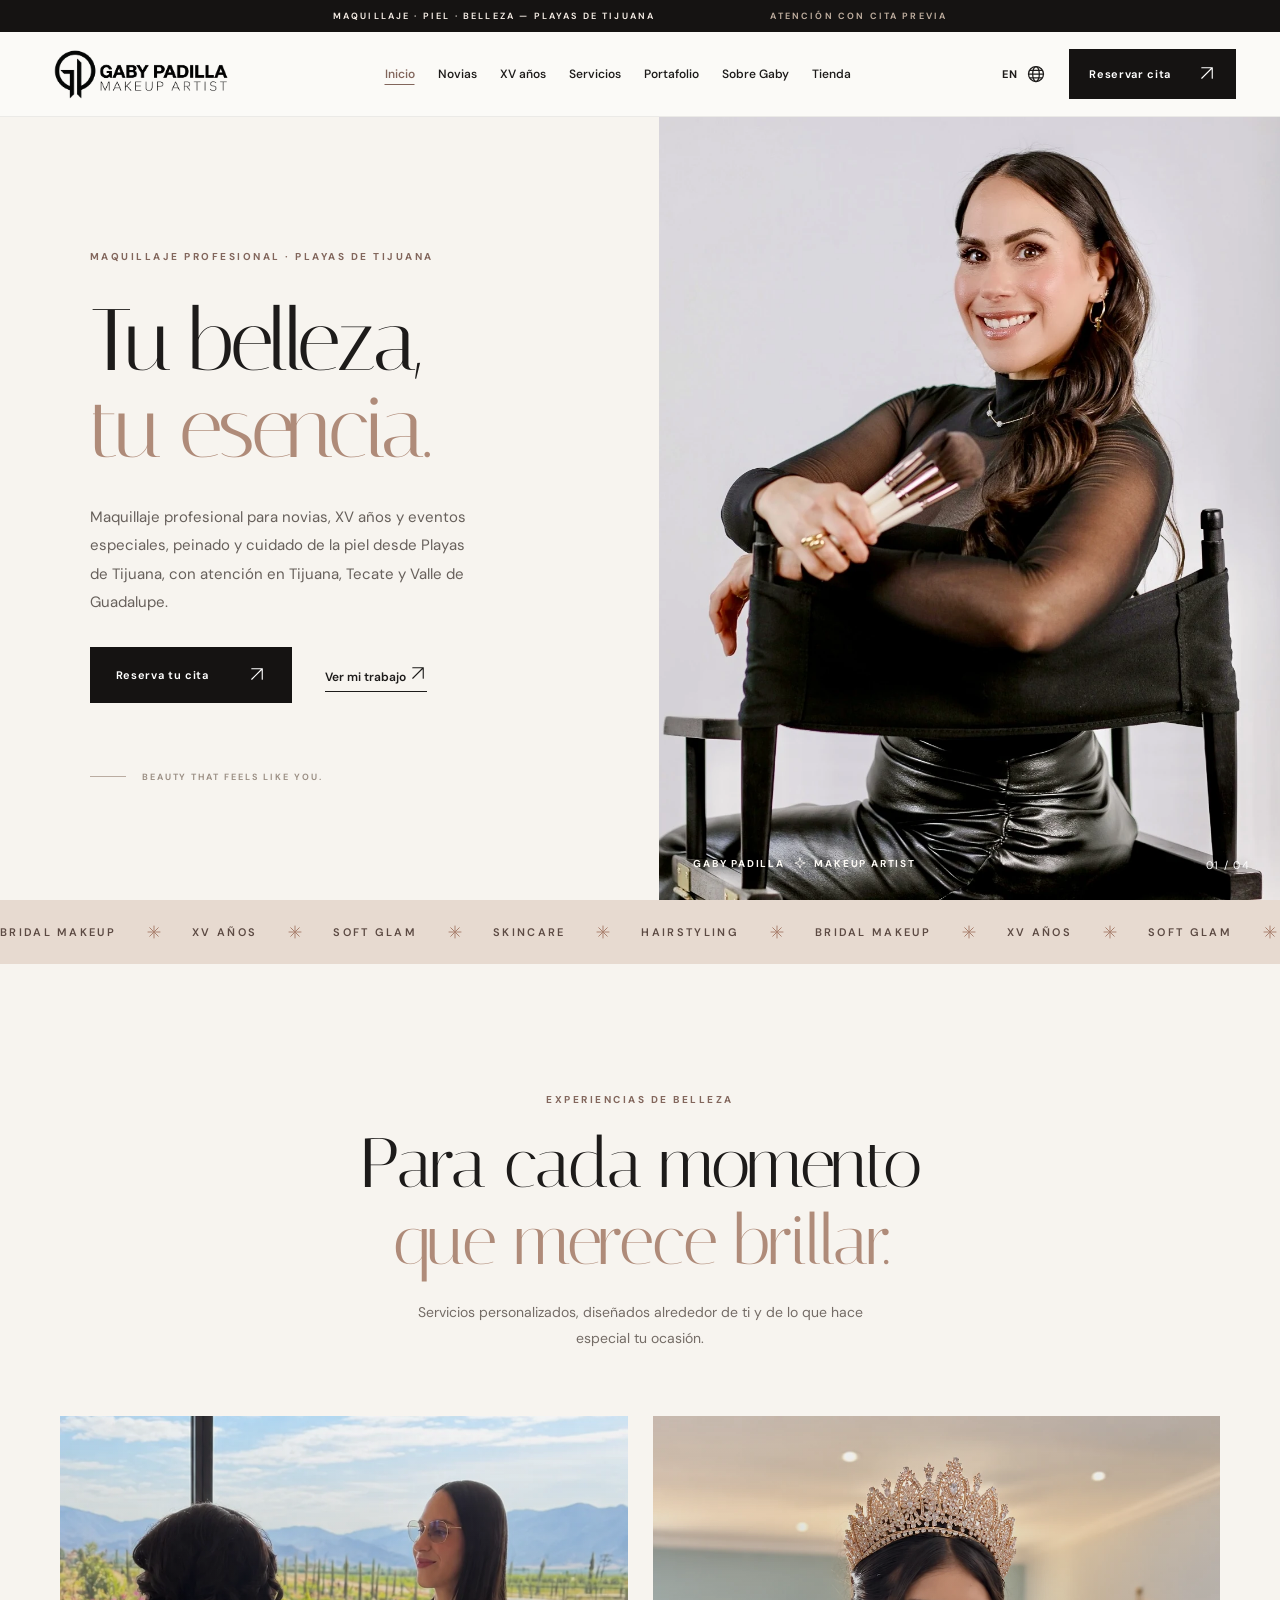
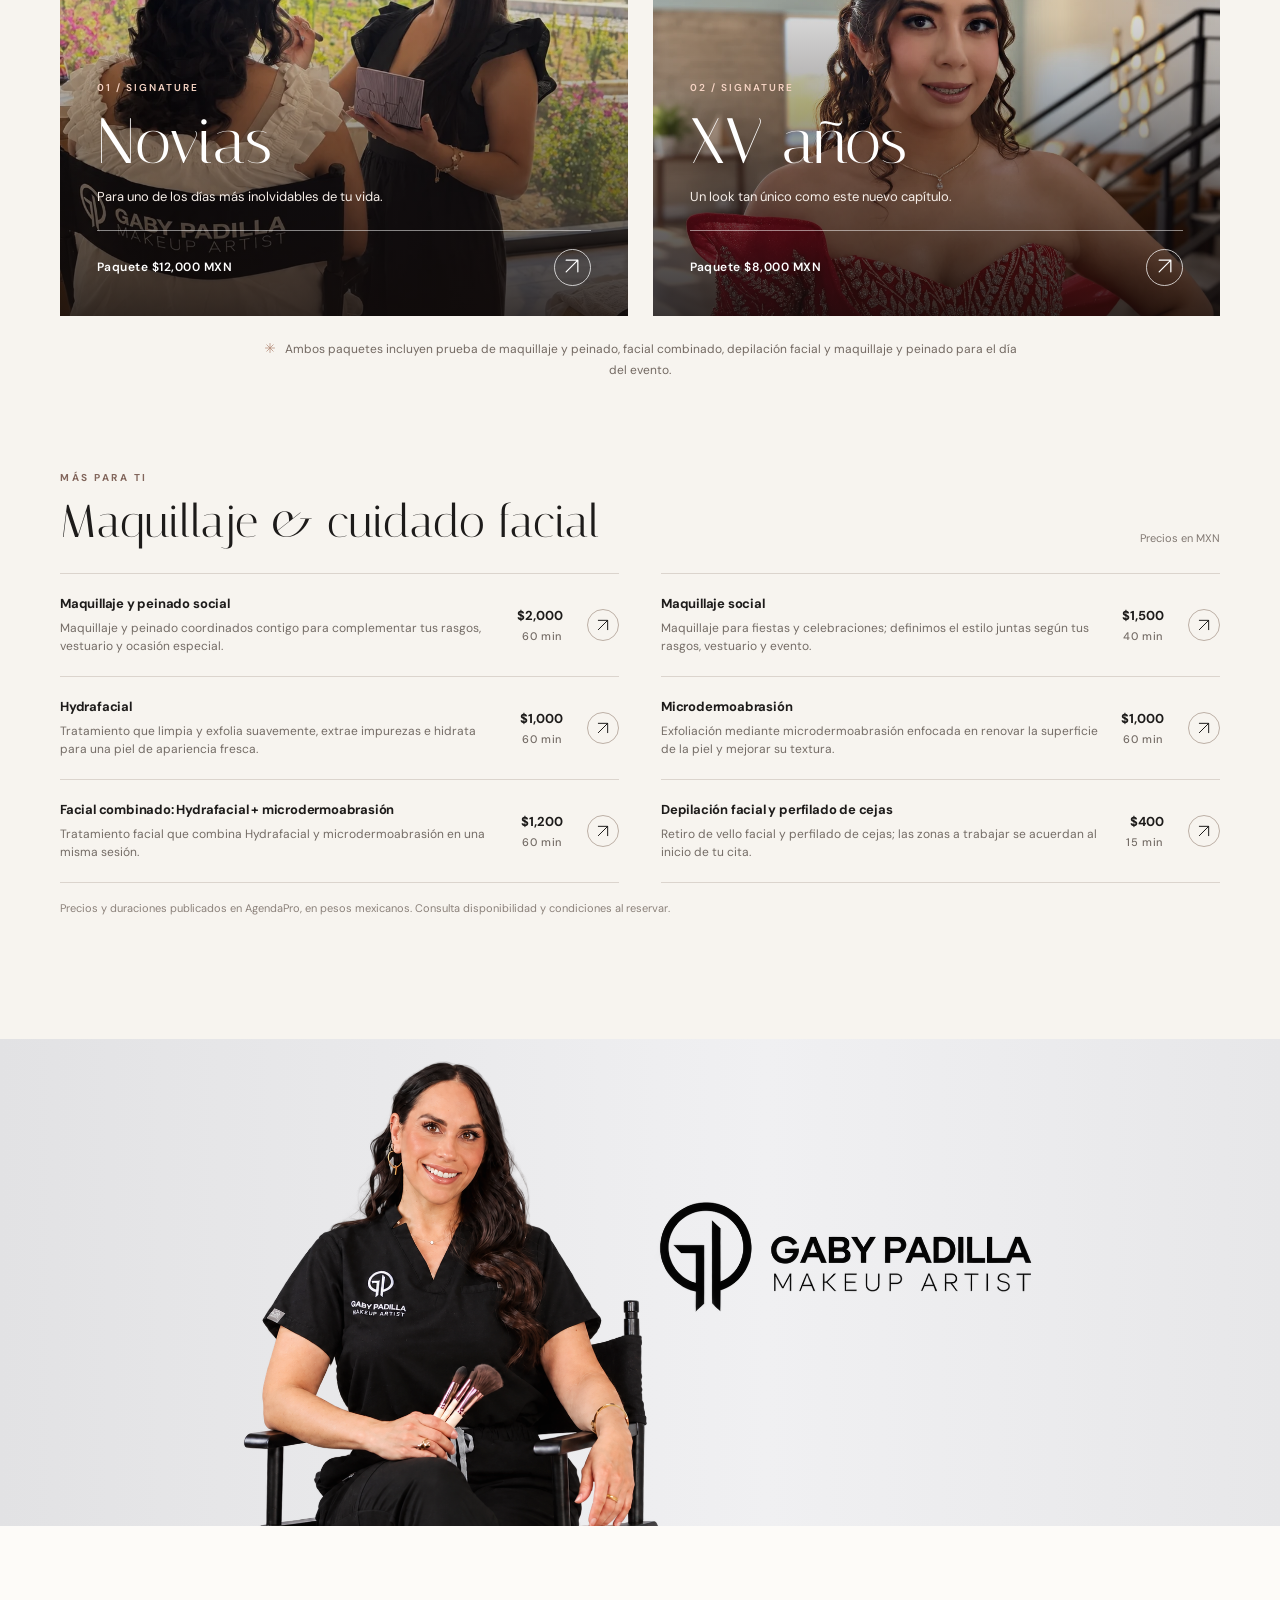
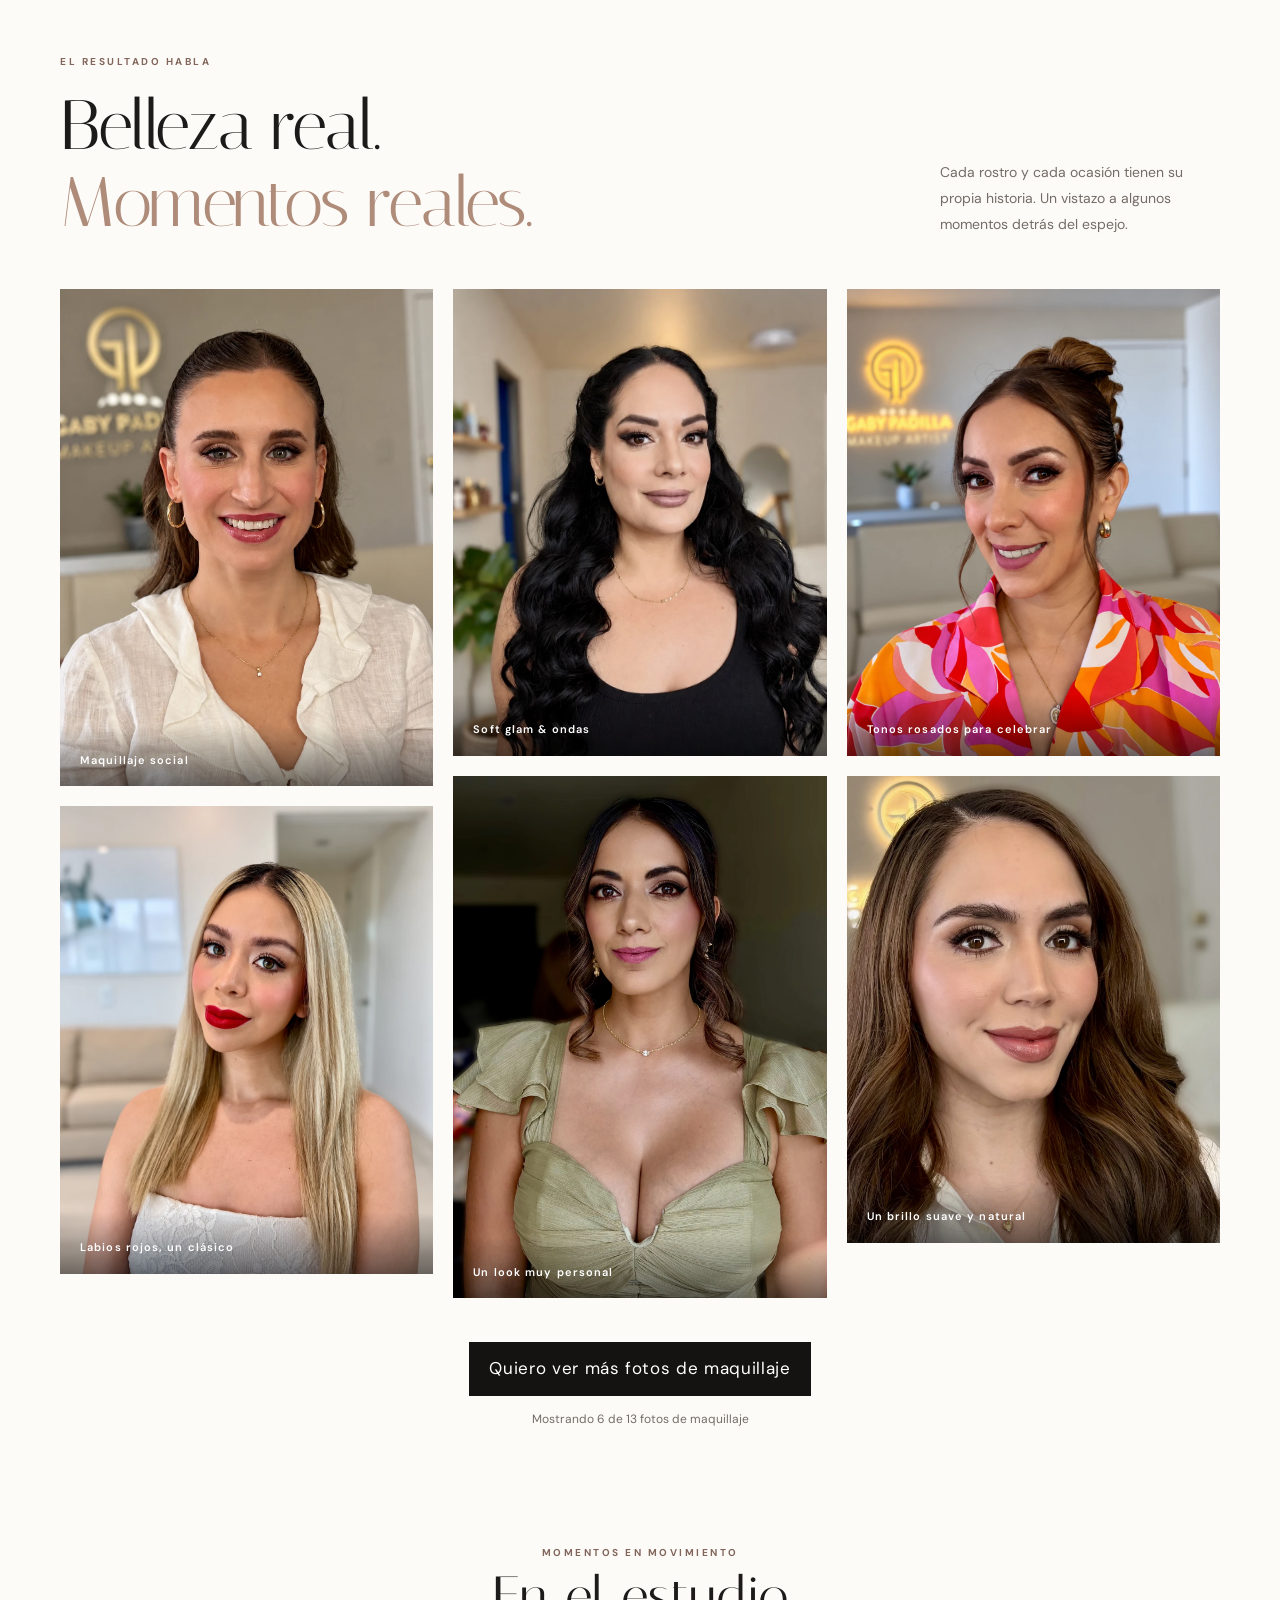
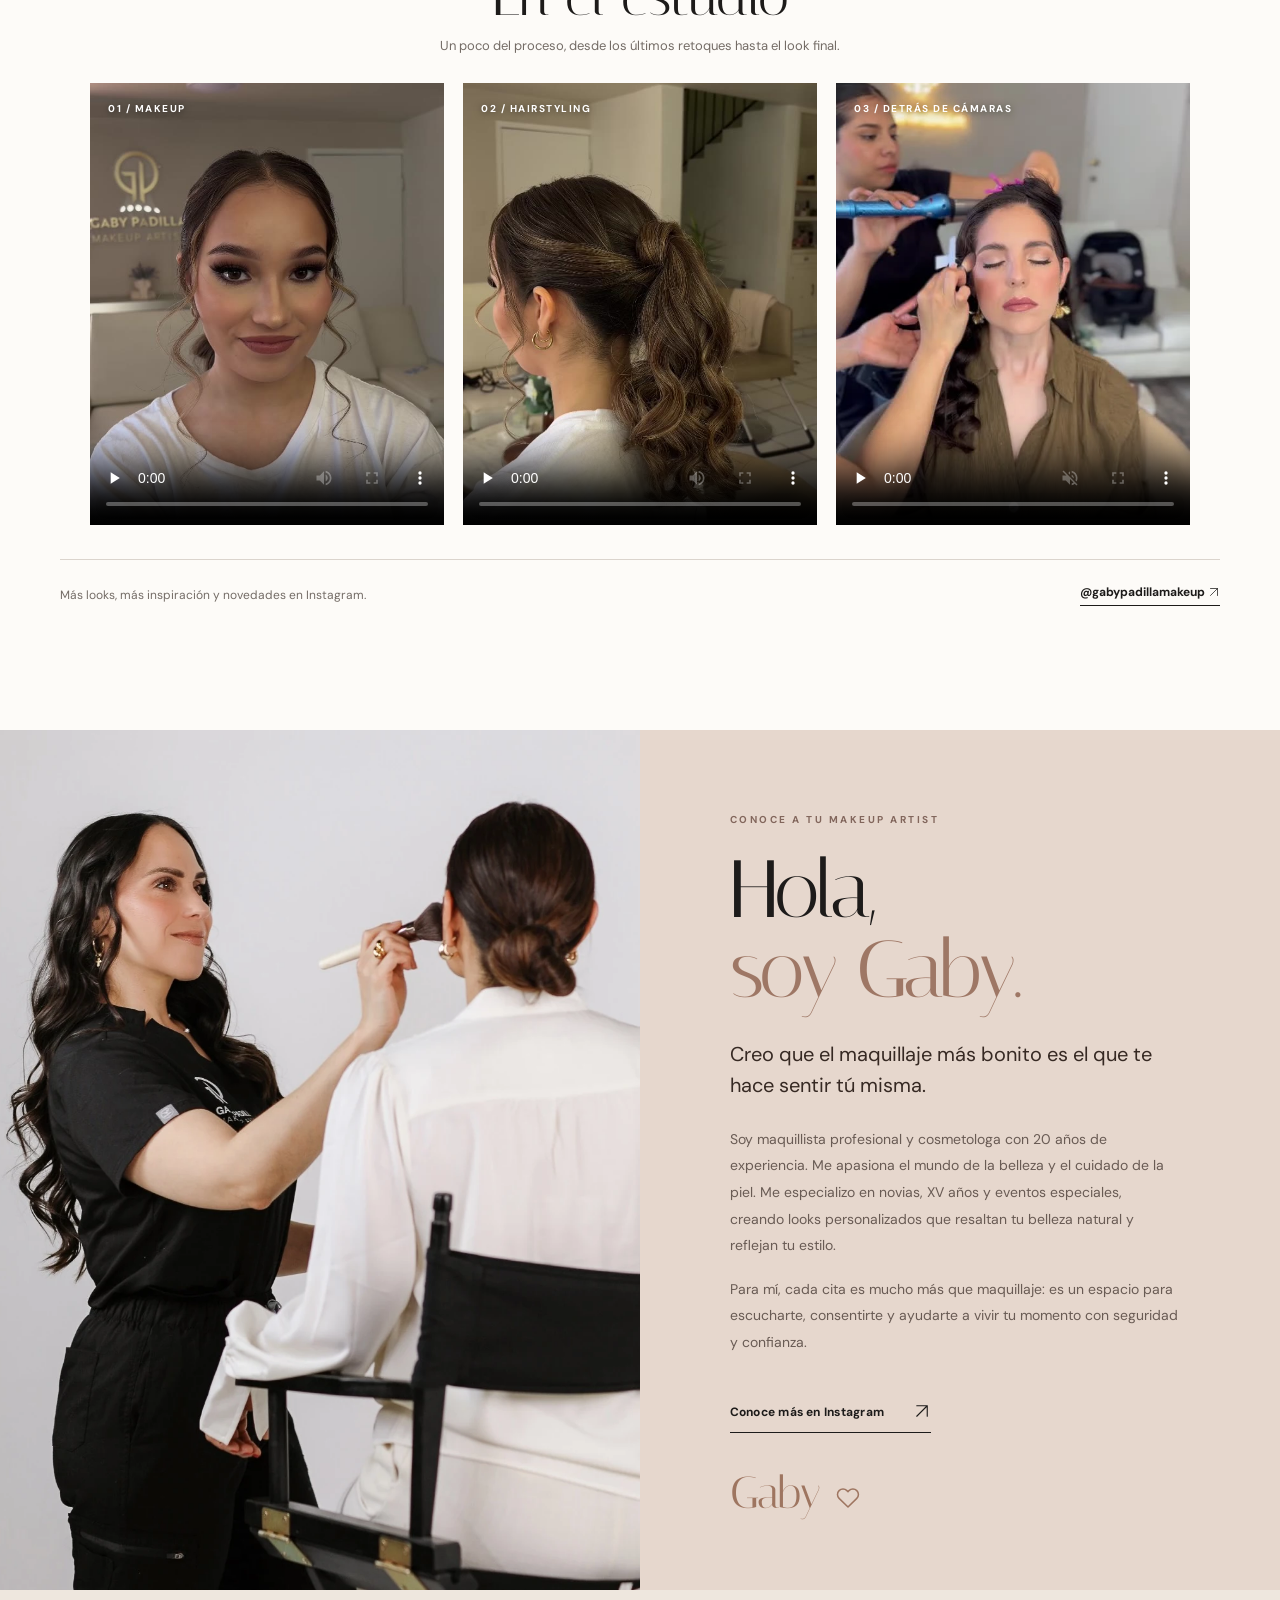
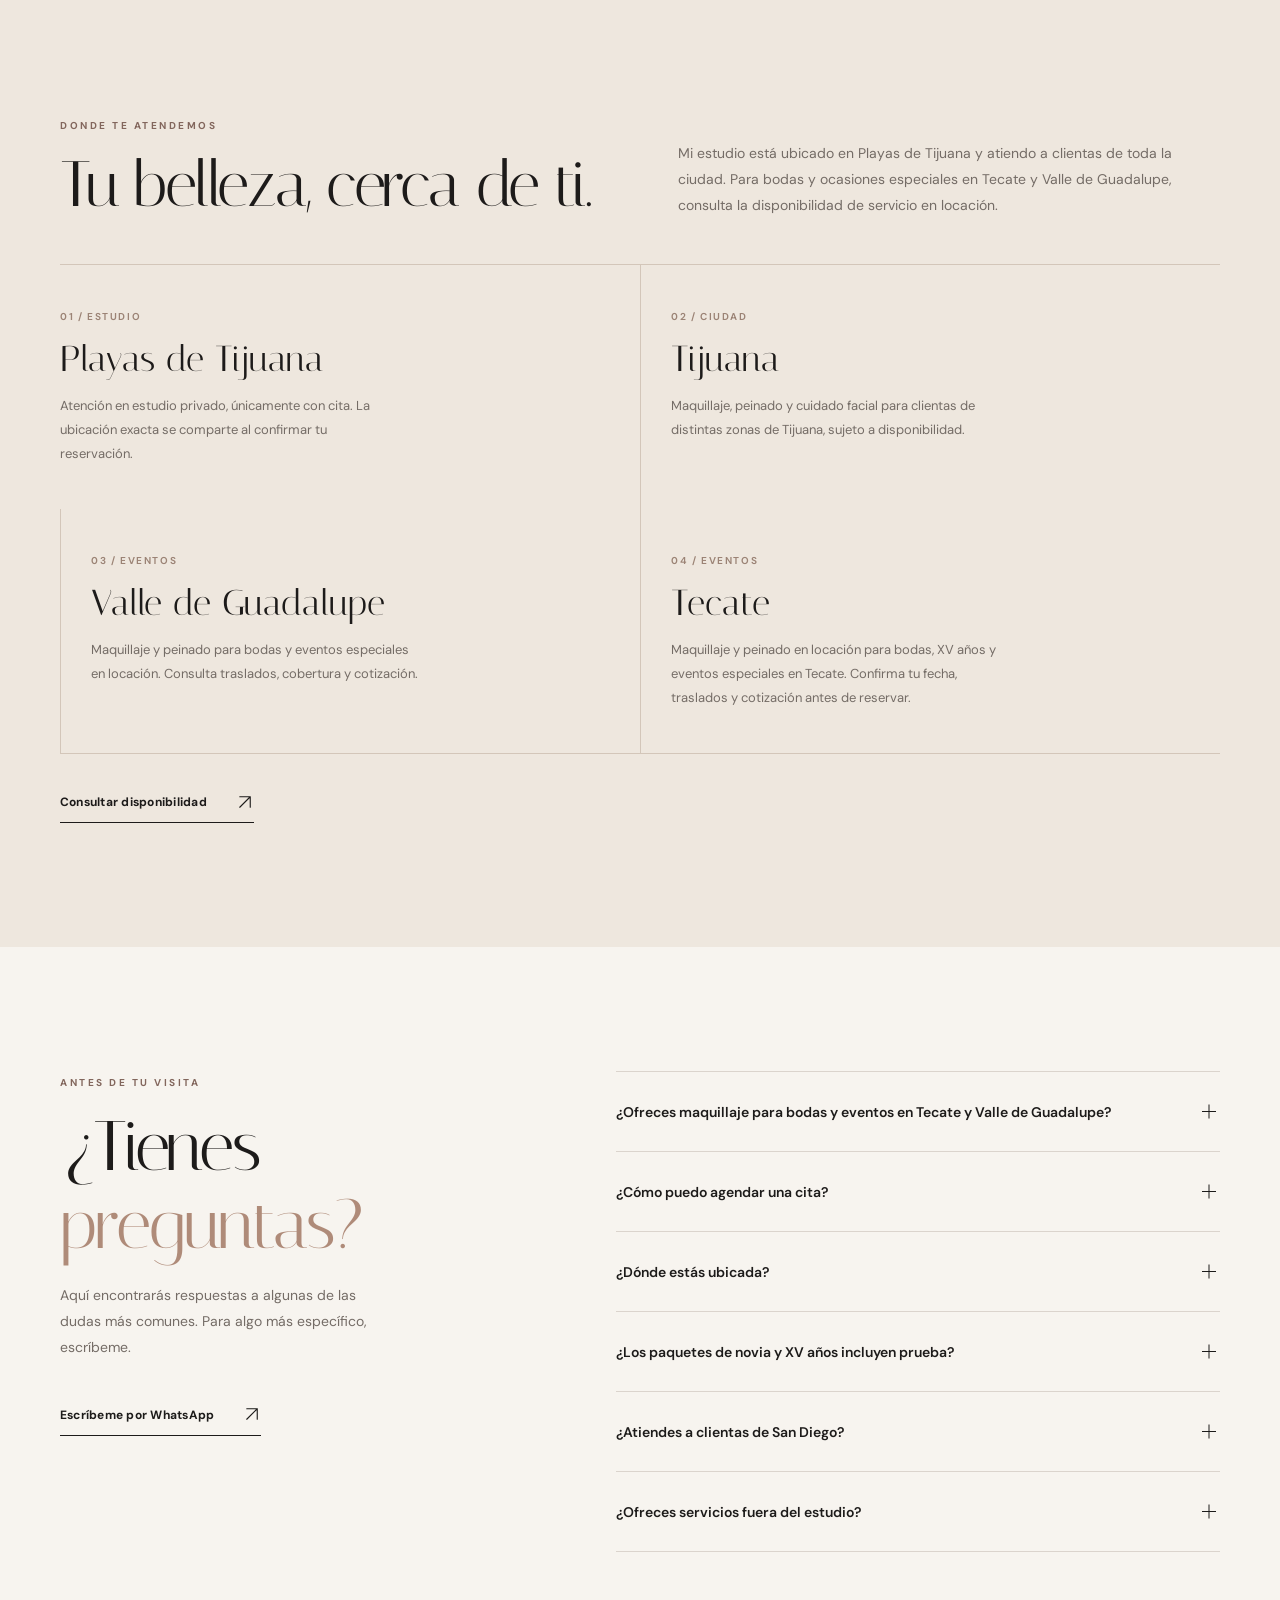
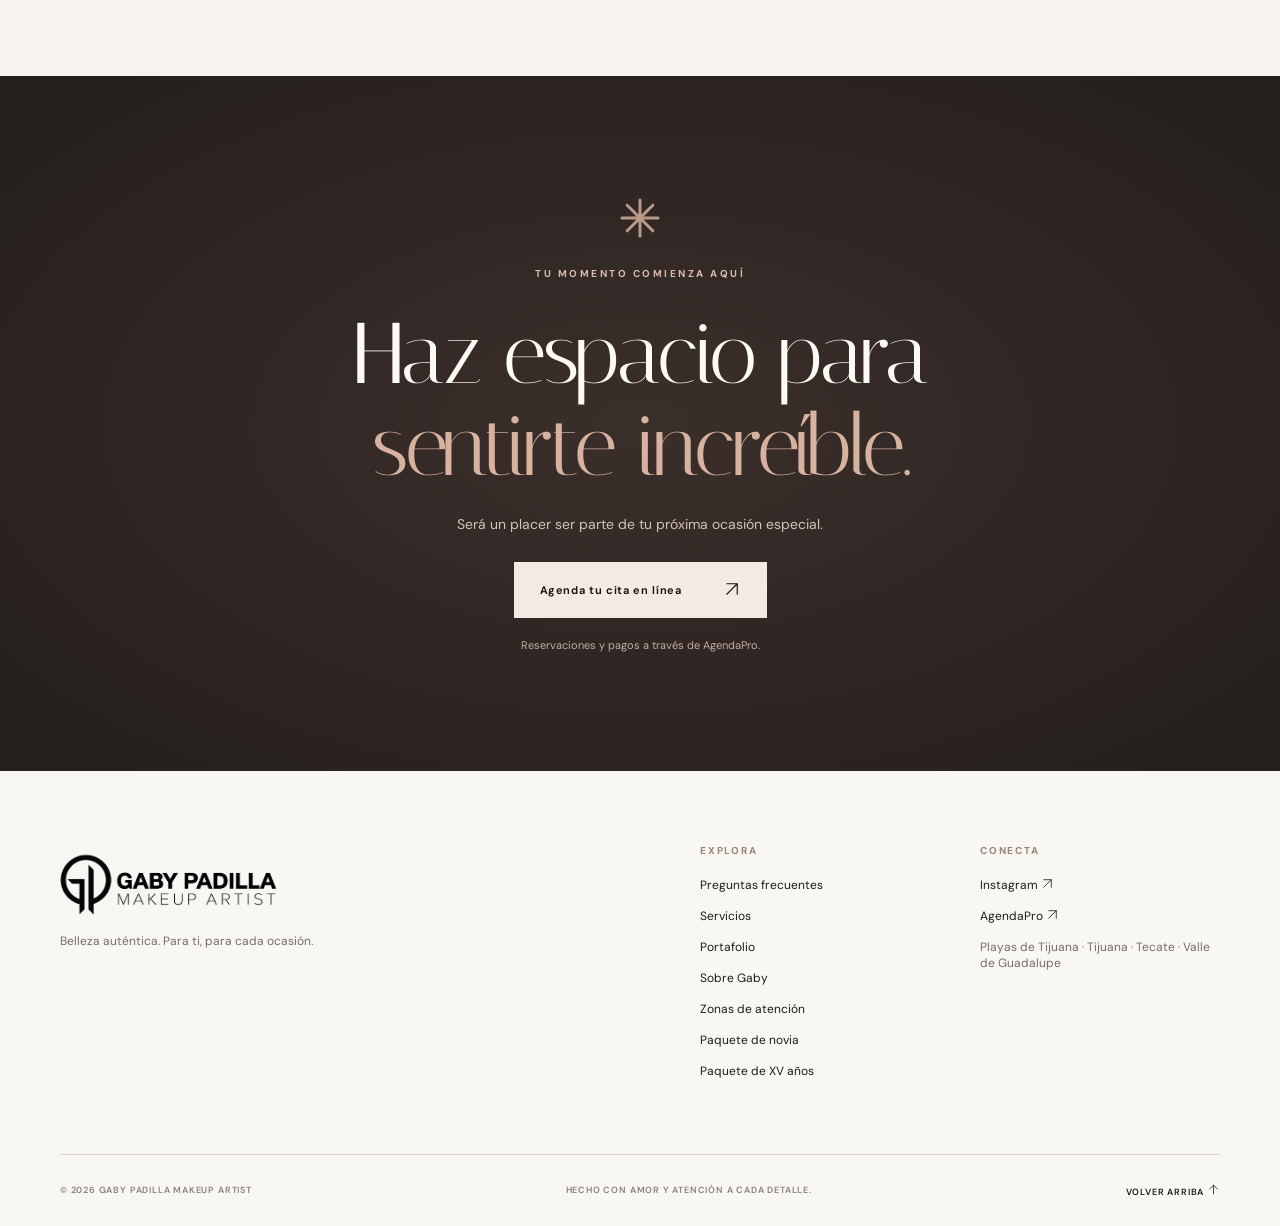
==== commit de9f9511: "Add WhatsApp shop preview and draft inventory service" ====
--- a/index.html
+++ b/index.html
@@ -31,14 +31,14 @@
 <a aria-label="Gaby Padilla Makeup Artist" class="brand" href="#home">
 <img alt="Logotipo de Gaby Padilla Makeup Artist" decoding="async" height="724" src="assets/images/gaby-padilla-logo.png" width="2172"/>
 </a>
-<nav aria-label="Navegación principal" class="nav" id="primary-nav"><a href="#home" aria-current="page">Inicio</a><a href="novias/">Novias</a><a href="xv-anos/">XV años</a><a href="#servicios">Servicios</a><a href="#portafolio">Portafolio</a><a href="#gaby">Sobre Gaby</a></nav>
+<nav aria-label="Navegación principal" class="nav" id="primary-nav"><a href="#home" aria-current="page">Inicio</a><a href="novias/">Novias</a><a href="xv-anos/">XV años</a><a href="#servicios">Servicios</a><a href="#portafolio">Portafolio</a><a href="#gaby">Sobre Gaby</a><a href="tienda/?preview=1">Tienda</a></nav>
 <div class="header-actions">
 <a aria-label="Switch to English" class="lang-switch" href="en/" hreflang="en" id="lang-switch" lang="en">EN <img class="language-globe" src="assets/icons/globe.svg" alt="" aria-hidden="true" width="20" height="20"/></a>
 <a class="btn btn-dark header-book" data-booking="" href="https://gabypadillamakeupartist.site.agendapro.com/mx/sucursal/578261" rel="noopener noreferrer" target="_blank"><span>Reservar cita</span><span aria-hidden="true"><svg class="icon icon-arrow-up-right" viewBox="0 0 24 24" width="24" height="24" fill="none" stroke="currentColor" stroke-width="1.5" stroke-linecap="round" stroke-linejoin="round" aria-hidden="true" focusable="false"><path d="M5 19 19 5M5 5h14v14"/></svg></span></a>
 </div>
 <button aria-controls="mobile-menu" aria-expanded="false" aria-label="Abrir menú" class="menu-toggle" id="menu-toggle" type="button"><span></span><span></span></button>
 </div>
-<nav aria-label="Navegación móvil" class="mobile-menu" hidden="" id="mobile-menu"><div class="mobile-menu-top"><div class="mobile-menu-brand"><img src="assets/images/gaby-padilla-logo.png" alt="Gaby Padilla Makeup Artist" width="2172" height="724"/></div><button class="mobile-menu-close" id="menu-close" type="button" aria-label="Cerrar menú"><span>Cerrar</span><svg class="icon" viewBox="0 0 24 24" width="24" height="24" fill="none" stroke="currentColor" stroke-width="1.5" stroke-linecap="round" aria-hidden="true" focusable="false"><path d="m6 6 12 12M6 18 18 6"/></svg></button></div><a href="#home" aria-current="page">Inicio</a><a href="novias/">Novias</a><a href="xv-anos/">XV años</a><a href="#servicios">Servicios</a><a href="#portafolio">Portafolio</a><a href="#gaby">Sobre Gaby</a><a href="#preguntas">Preguntas</a><a data-booking="" href="https://gabypadillamakeupartist.site.agendapro.com/mx/sucursal/578261" target="_blank" rel="noopener noreferrer">Reservar cita</a></nav>
+<nav aria-label="Navegación móvil" class="mobile-menu" hidden="" id="mobile-menu"><div class="mobile-menu-top"><div class="mobile-menu-brand"><img src="assets/images/gaby-padilla-logo.png" alt="Gaby Padilla Makeup Artist" width="2172" height="724"/></div><button class="mobile-menu-close" id="menu-close" type="button" aria-label="Cerrar menú"><span>Cerrar</span><svg class="icon" viewBox="0 0 24 24" width="24" height="24" fill="none" stroke="currentColor" stroke-width="1.5" stroke-linecap="round" aria-hidden="true" focusable="false"><path d="m6 6 12 12M6 18 18 6"/></svg></button></div><a href="#home" aria-current="page">Inicio</a><a href="novias/">Novias</a><a href="xv-anos/">XV años</a><a href="#servicios">Servicios</a><a href="#portafolio">Portafolio</a><a href="#gaby">Sobre Gaby</a><a href="#preguntas">Preguntas</a><a data-booking="" href="https://gabypadillamakeupartist.site.agendapro.com/mx/sucursal/578261" target="_blank" rel="noopener noreferrer">Reservar cita</a><a href="tienda/?preview=1">Tienda</a></nav>
 </header>
 <main id="main">
 <section aria-labelledby="hero-heading" class="hero">
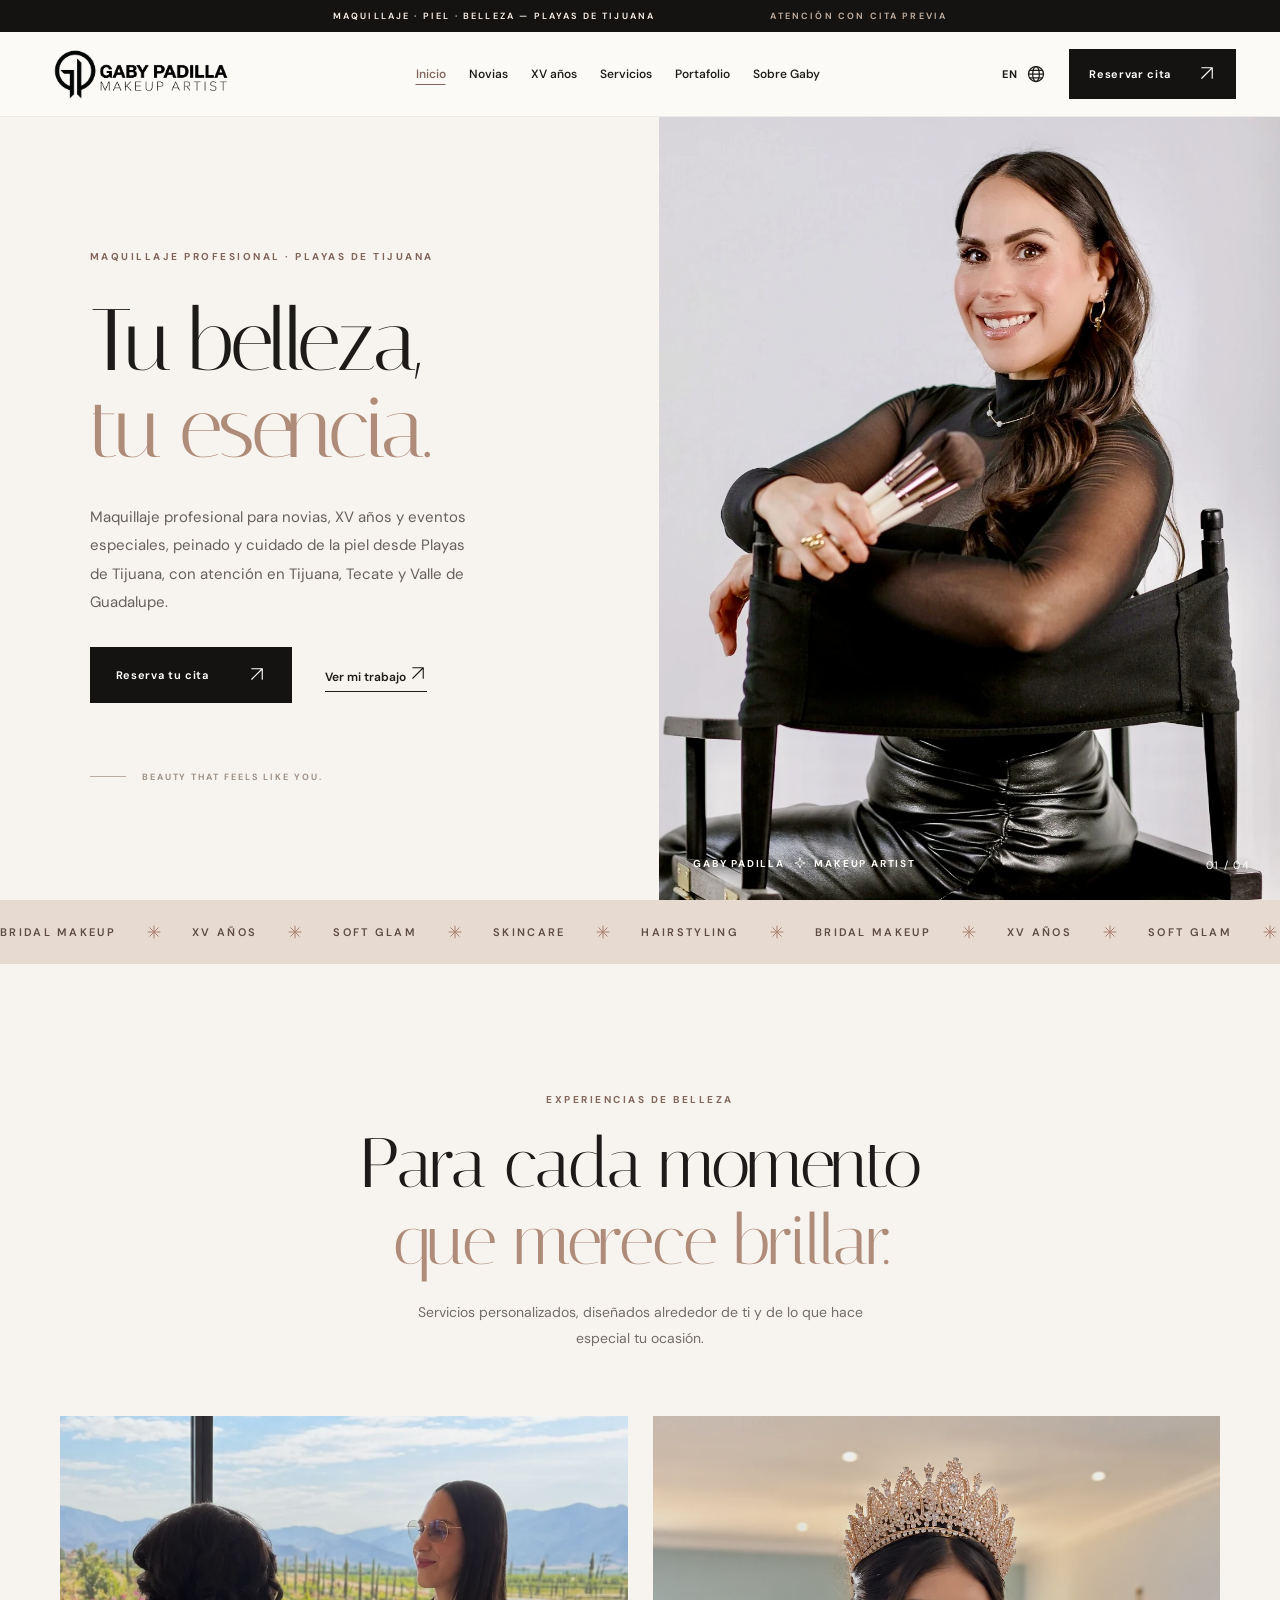
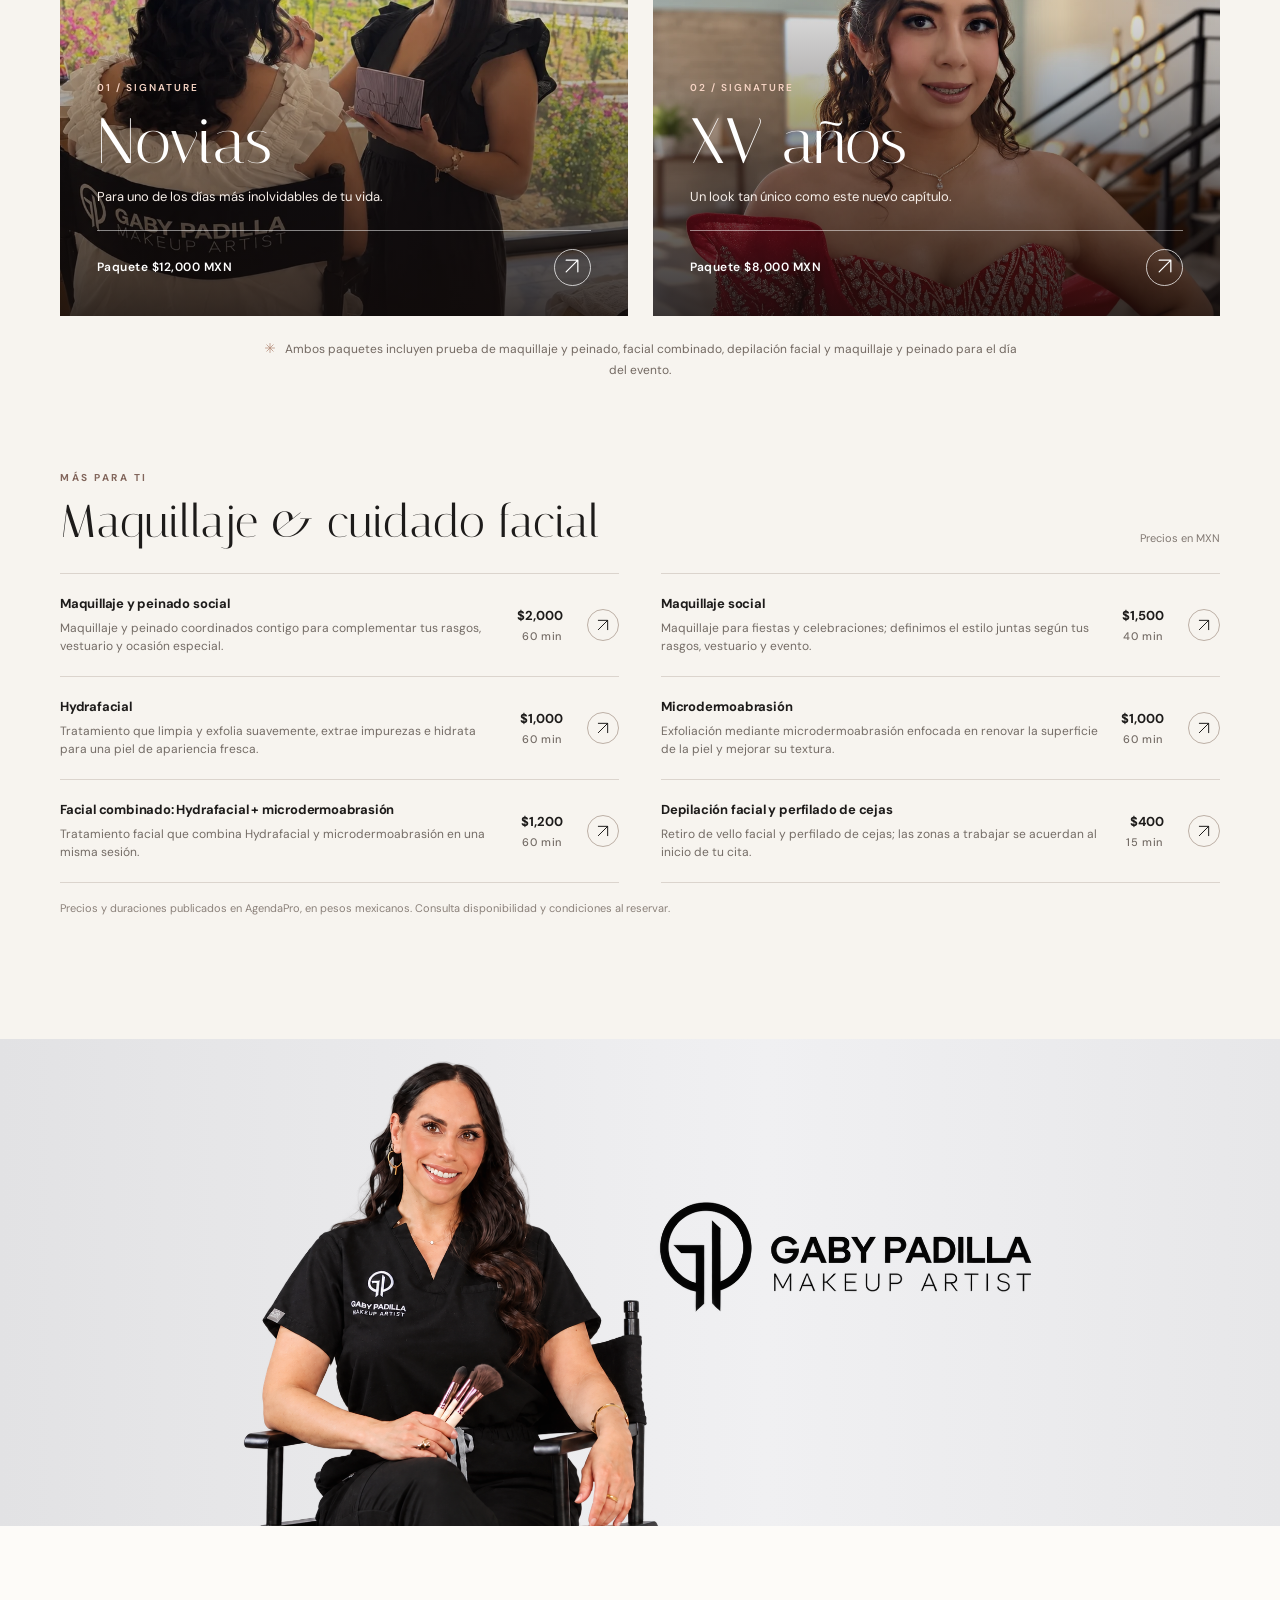
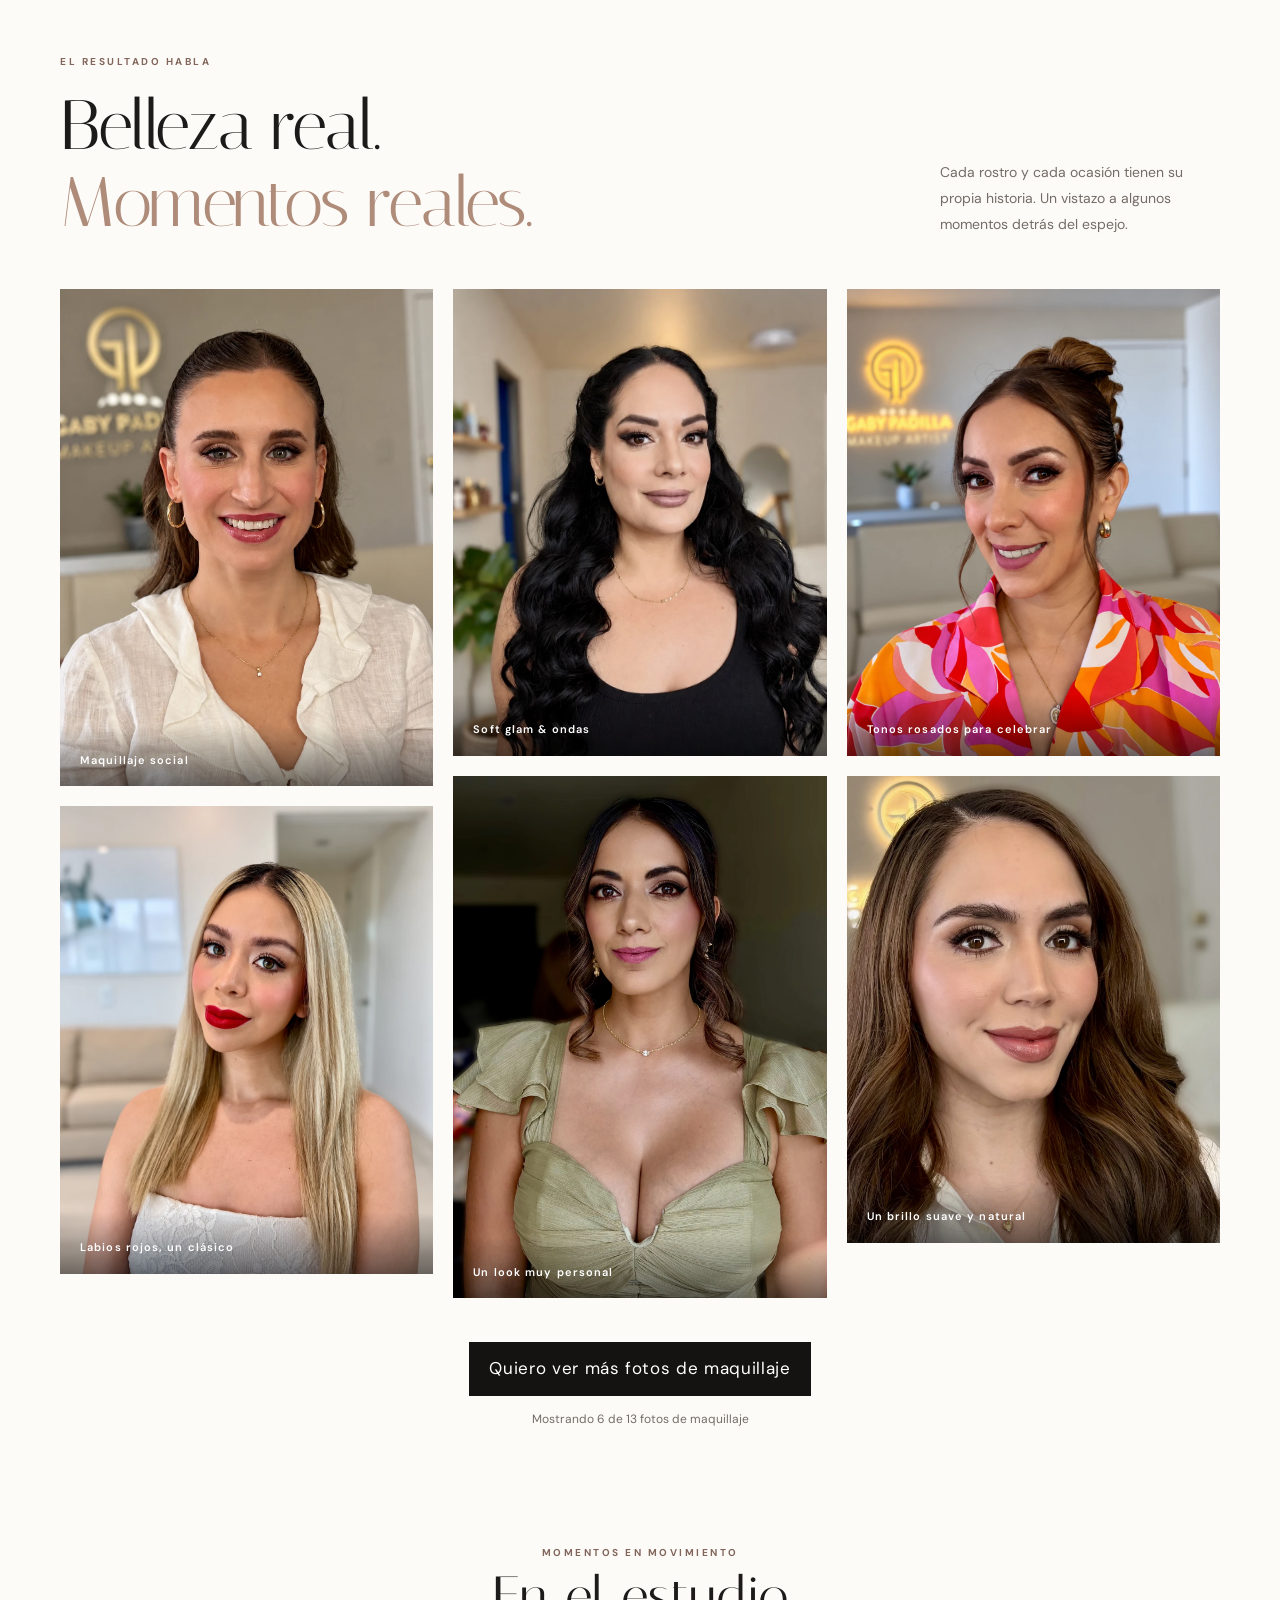
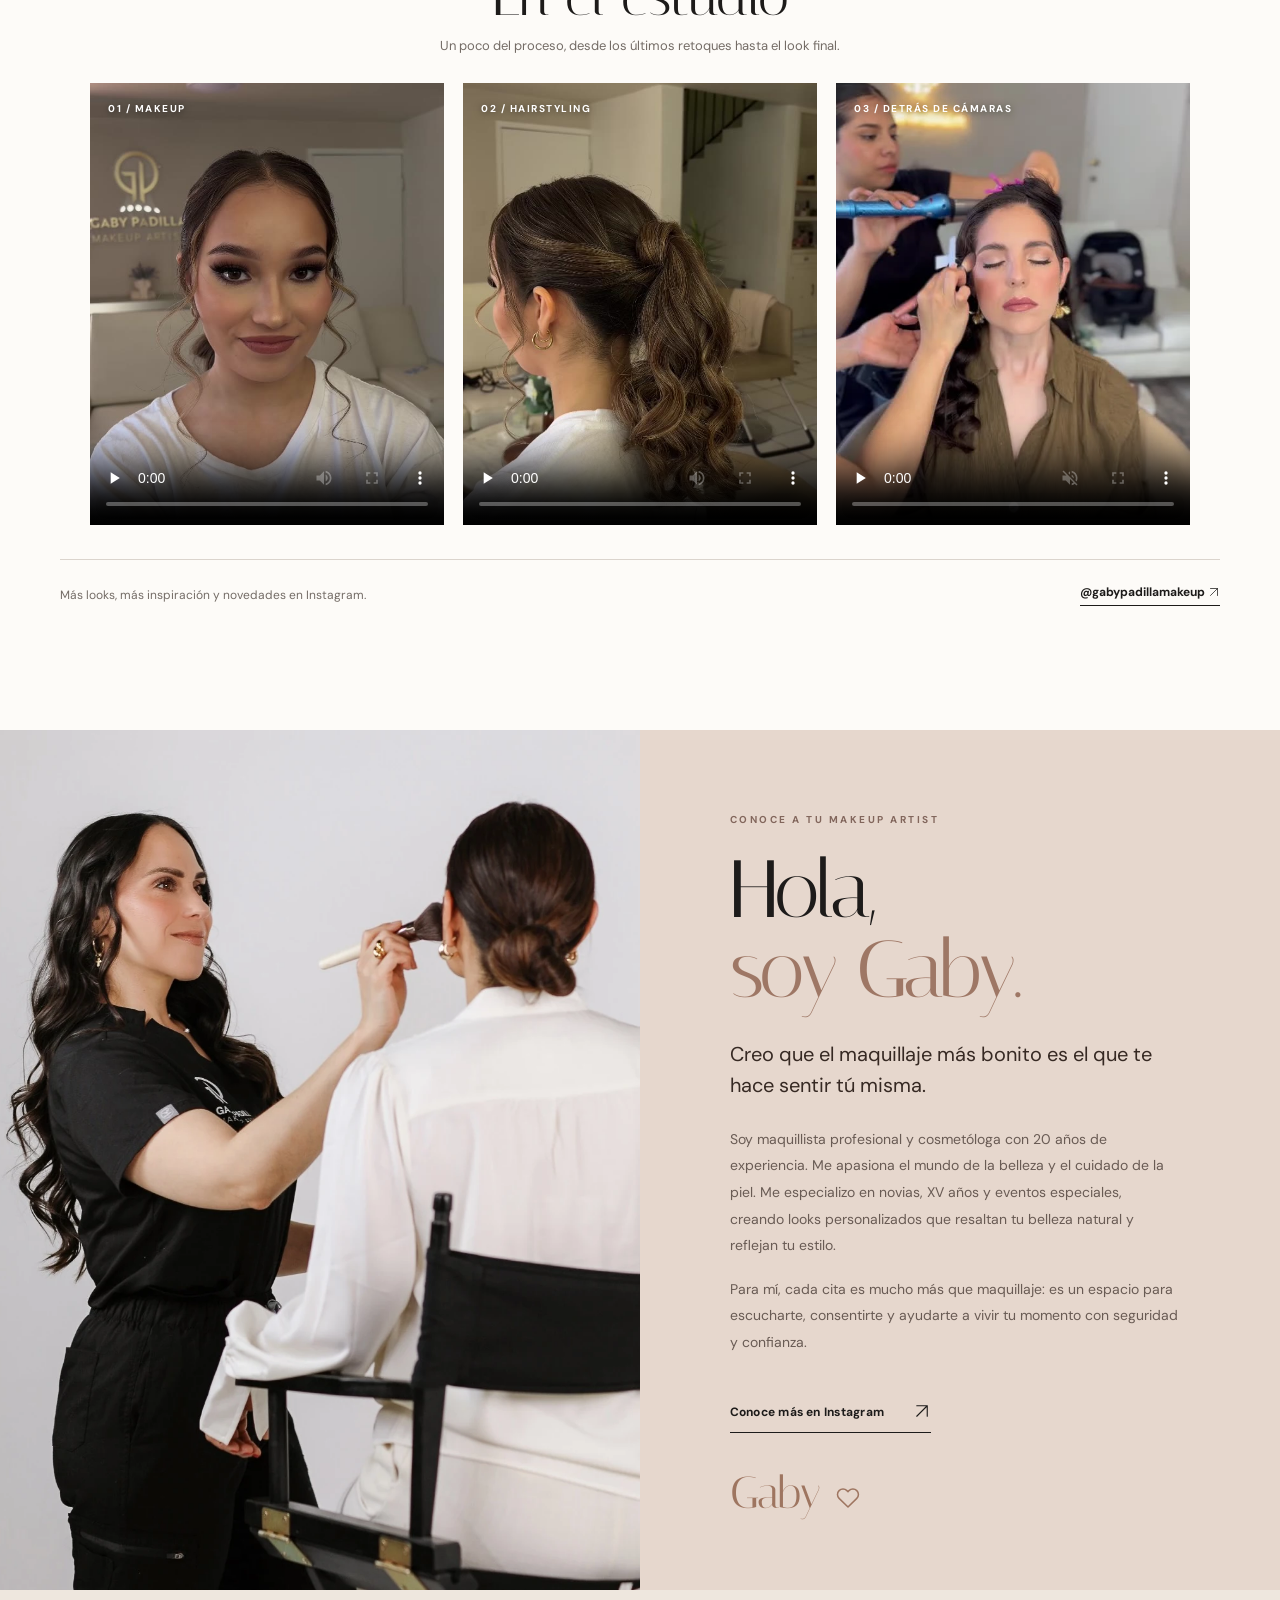
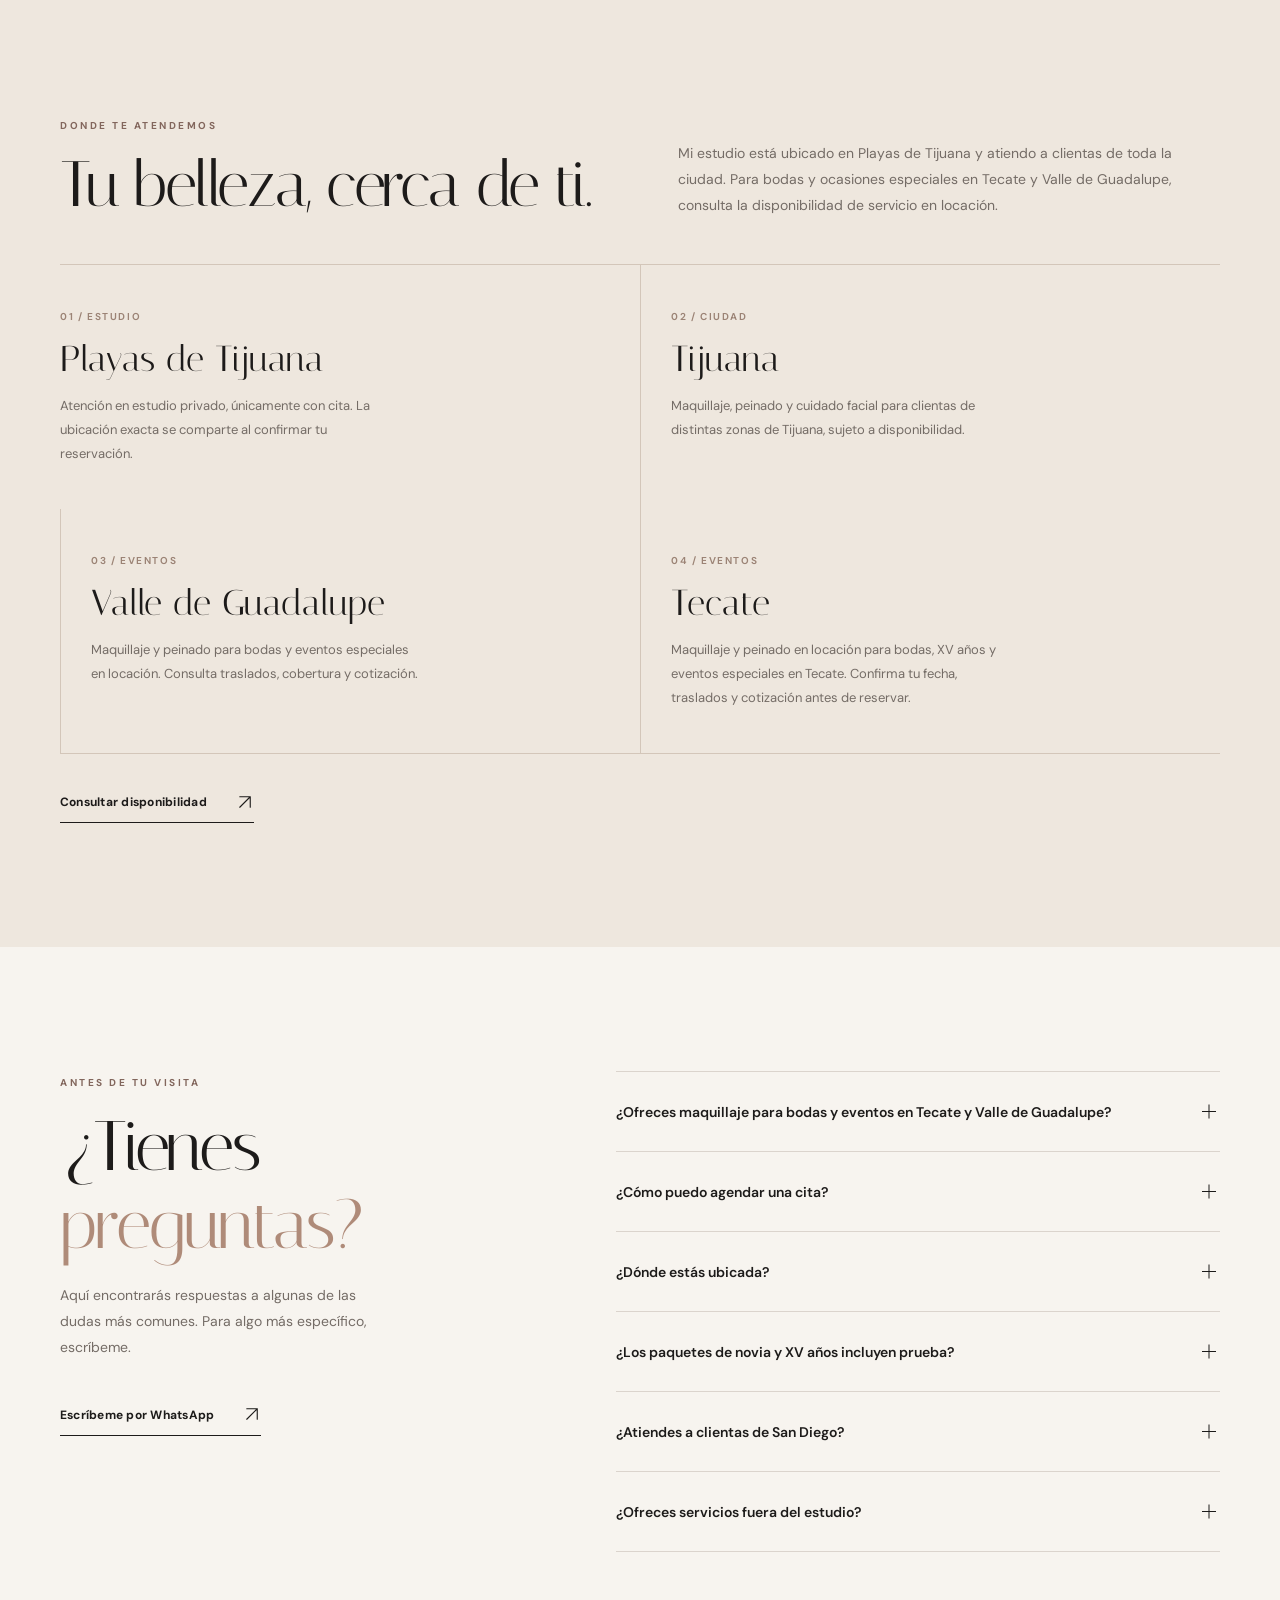
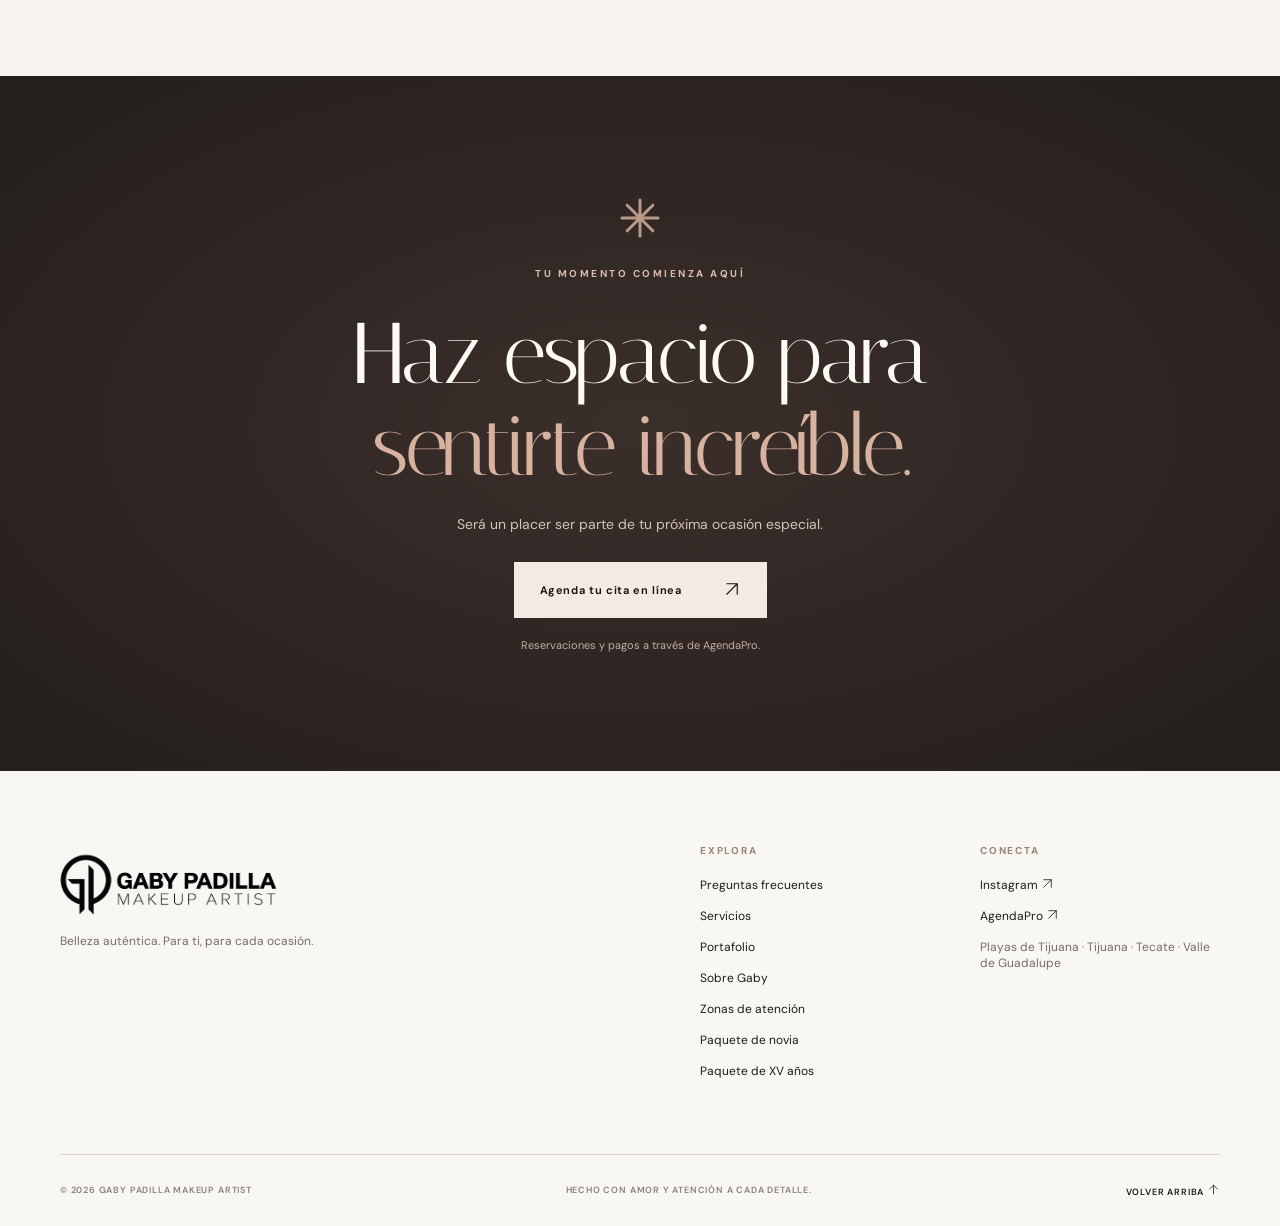
==== commit b6273146: "Set Gaby portrait as preferred homepage search and social image" ====
--- a/index.html
+++ b/index.html
@@ -2,23 +2,43 @@
 
 <html lang="es-MX">
 <head>
+    <meta name="google-site-verification" content="m2ZRu9qvoMrTTmpwUwaTFYLB-1AMx6rx4oPY-HuKxSo" />
 <meta charset="utf-8"/>
 <meta content="width=device-width, initial-scale=1" name="viewport"/>
 <meta content="#f7f4ef" name="theme-color"/>
 <meta content="Maquillista y cosmetóloga con 20 años de experiencia. Estudio en Playas de Tijuana; maquillaje y peinado para bodas y eventos en Tecate y Valle de Guadalupe." name="description"/>
 <meta content="website" property="og:type"/>
-<meta content="Maquillaje en Tijuana y Tecate | Novias y XV | Gaby Padilla" property="og:title"/>
+<meta content="Maquillista profesional en Playas de Tijuana | Gaby Padilla" property="og:title"/>
 <meta content="Maquillista y cosmetóloga con 20 años de experiencia. Estudio en Playas de Tijuana; maquillaje y peinado para bodas y eventos en Tecate y Valle de Guadalupe." property="og:description"/>
 <link href="assets/images/favicon.png" rel="icon" type="image/png"/>
 <link href="https://fonts.googleapis.com" rel="preconnect"/>
 <link crossorigin="" href="https://fonts.gstatic.com" rel="preconnect"/>
 <link href="https://fonts.googleapis.com/css2?family=DM+Sans:wght@400;450;500;550;600;650;700&amp;family=Italiana&amp;display=swap" rel="stylesheet"/>
 <link href="styles.css?v=mobile-heading-8" rel="stylesheet"/>
-<title>Maquillaje en Tijuana y Tecate | Novias y XV | Gaby Padilla</title>
-<meta content="noindex, nofollow, noarchive" name="robots"/><meta content="strict-origin-when-cross-origin" name="referrer"/><meta content="Gaby Padilla Makeup Artist" property="og:site_name"/><meta content="es_MX" property="og:locale"/><meta content="en_US" property="og:locale:alternate"/><meta content="Gaby Padilla, maquillista y cosmetóloga con 20 años de experiencia en Tijuana" property="og:image:alt"/><meta content="1200" property="og:image:width"/><meta content="630" property="og:image:height"/><meta content="summary_large_image" name="twitter:card"/><meta content="Maquillaje en Tijuana y Tecate | Novias y XV | Gaby Padilla" name="twitter:title"/><meta content="Maquillista y cosmetóloga con 20 años de experiencia. Estudio en Playas de Tijuana; maquillaje y peinado para bodas y eventos en Tecate y Valle de Guadalupe." name="twitter:description"/>
+<title>Maquillista profesional en Playas de Tijuana | Gaby Padilla</title>
+<meta name="robots" content="noindex, nofollow, noarchive"/><meta content="strict-origin-when-cross-origin" name="referrer"/><meta content="Gaby Padilla Makeup Artist" property="og:site_name"/><meta content="es_MX" property="og:locale"/><meta content="en_US" property="og:locale:alternate"/><meta property="og:image:alt" content="Retrato de Gaby Padilla, maquillista en Playas de Tijuana, con brochas de maquillaje"><meta property="og:image:width" content="975"><meta property="og:image:height" content="975"><meta content="summary_large_image" name="twitter:card"/><meta content="Maquillista profesional en Playas de Tijuana | Gaby Padilla" name="twitter:title"/><meta content="Maquillista y cosmetóloga con 20 años de experiencia. Estudio en Playas de Tijuana; maquillaje y peinado para bodas y eventos en Tecate y Valle de Guadalupe." name="twitter:description"/>
 <!-- SEO URLs are generated by prepare_launch.py when domain is chosen. -->
-<meta content="assets/images/gaby-padilla-social-share.jpg" property="og:image"/><meta content="assets/images/gaby-padilla-social-share.jpg" name="twitter:image"/><script id="local-business-schema" type="application/ld+json">{"@context":"https://schema.org","@type":"BeautySalon","name":"Gaby Padilla Makeup Artist","description":"Maquillista y cosmetóloga con 20 años de experiencia. Estudio en Playas de Tijuana; maquillaje y peinado para bodas y eventos en Tecate y Valle de Guadalupe.","slogan":"Belleza auténtica","sameAs":["https://www.instagram.com/gabypadillamakeup/"],"areaServed":[{"@type":"Place","name":"Playas de Tijuana, Tijuana, Baja California, México"},{"@type":"City","name":"Tijuana, Baja California, México"},{"@type":"Place","name":"Valle de Guadalupe, Baja California, México"},{"@type":"City","name":"Tecate, Baja California, México"}],"currenciesAccepted":"MXN","hasOfferCatalog":{"@type":"OfferCatalog","name":"Servicios de belleza","itemListElement":[{"@type":"OfferCatalog","name":"Paquete de novia","itemListElement":[{"@type":"Offer","priceCurrency":"MXN","price":"12000","itemOffered":{"@type":"Service","name":"Paquete de novia"}}]},{"@type":"OfferCatalog","name":"Paquete de quinceañera","itemListElement":[{"@type":"Offer","priceCurrency":"MXN","price":"8000","itemOffered":{"@type":"Service","name":"Paquete de quinceañera"}}]},{"@type":"OfferCatalog","name":"Maquillaje y peinado social","itemListElement":[{"@type":"Offer","priceCurrency":"MXN","price":"2000","itemOffered":{"@type":"Service","name":"Maquillaje y peinado social","description":"Maquillaje y peinado coordinados contigo para complementar tus rasgos, vestuario y ocasión especial."}}]},{"@type":"OfferCatalog","name":"Maquillaje social","itemListElement":[{"@type":"Offer","priceCurrency":"MXN","price":"1500","itemOffered":{"@type":"Service","name":"Maquillaje social","description":"Maquillaje para fiestas y celebraciones; definimos el estilo juntas según tus rasgos, vestuario y evento."}}]},{"@type":"OfferCatalog","name":"Hydrafacial","itemListElement":[{"@type":"Offer","priceCurrency":"MXN","price":"1000","itemOffered":{"@type":"Service","name":"Hydrafacial","description":"Tratamiento que limpia y exfolia suavemente, extrae impurezas e hidrata para una piel de apariencia fresca."}}]},{"@type":"OfferCatalog","name":"Microdermoabrasión","itemListElement":[{"@type":"Offer","priceCurrency":"MXN","price":"1000","itemOffered":{"@type":"Service","name":"Microdermoabrasión","description":"Exfoliación mediante microdermoabrasión enfocada en renovar la superficie de la piel y mejorar su textura."}}]},{"@type":"OfferCatalog","name":"Facial combinado: Hydrafacial + microdermoabrasión","itemListElement":[{"@type":"Offer","priceCurrency":"MXN","price":"1200","itemOffered":{"@type":"Service","name":"Facial combinado: Hydrafacial + microdermoabrasión","description":"Tratamiento facial que combina Hydrafacial y microdermoabrasión en una misma sesión."}}]},{"@type":"OfferCatalog","name":"Depilación facial y perfilado de cejas","itemListElement":[{"@type":"Offer","priceCurrency":"MXN","price":"400","itemOffered":{"@type":"Service","name":"Depilación facial y perfilado de cejas","description":"Retiro de vello facial y perfilado de cejas; las zonas a trabajar se acuerdan al inicio de tu cita."}}]}]}}</script><script type="application/ld+json">{"@context": "https://schema.org", "@type": "VideoObject", "name": "Maquillaje y peinado detrás de cámaras en Tijuana", "description": "Una mirada detrás de cámaras al maquillaje profesional de ojos y peinado con ondas en el estudio de Gaby Padilla en Playas de Tijuana. Video sin sonido.", "thumbnailUrl": "https://jkgraphix11.github.io/gaby-padilla-website/assets/images/gaby-padilla-studio-video-poster.webp", "contentUrl": "https://jkgraphix11.github.io/gaby-padilla-website/assets/videos/gaby-padilla-behind-the-scenes-studio.mp4", "uploadDate": "2026-10-24T13:41:00-07:00", "duration": "PT51.92S", "inLanguage": "es", "isFamilyFriendly": true, "publisher": {"@type": "Organization", "name": "Gaby Padilla Makeup Artist"}}</script>
+<script id="local-business-schema" type="application/ld+json">{"@context":"https://schema.org","@type":"BeautySalon","name":"Gaby Padilla Makeup Artist","description":"Maquillista y cosmetóloga con 20 años de experiencia. Estudio en Playas de Tijuana; maquillaje y peinado para bodas y eventos en Tecate y Valle de Guadalupe.","slogan":"Belleza auténtica","sameAs":["https://www.instagram.com/gabypadillamakeup/"],"areaServed":[{"@type":"Place","name":"Playas de Tijuana, Tijuana, Baja California, México"},{"@type":"City","name":"Tijuana, Baja California, México"},{"@type":"Place","name":"Valle de Guadalupe, Baja California, México"},{"@type":"City","name":"Tecate, Baja California, México"}],"currenciesAccepted":"MXN","hasOfferCatalog":{"@type":"OfferCatalog","name":"Servicios de belleza","itemListElement":[{"@type":"OfferCatalog","name":"Paquete de novia","itemListElement":[{"@type":"Offer","priceCurrency":"MXN","price":"12000","itemOffered":{"@type":"Service","name":"Paquete de novia"}}]},{"@type":"OfferCatalog","name":"Paquete de quinceañera","itemListElement":[{"@type":"Offer","priceCurrency":"MXN","price":"8000","itemOffered":{"@type":"Service","name":"Paquete de quinceañera"}}]},{"@type":"OfferCatalog","name":"Maquillaje y peinado social","itemListElement":[{"@type":"Offer","priceCurrency":"MXN","price":"2000","itemOffered":{"@type":"Service","name":"Maquillaje y peinado social","description":"Maquillaje y peinado coordinados contigo para complementar tus rasgos, vestuario y ocasión especial."}}]},{"@type":"OfferCatalog","name":"Maquillaje social","itemListElement":[{"@type":"Offer","priceCurrency":"MXN","price":"1500","itemOffered":{"@type":"Service","name":"Maquillaje social","description":"Maquillaje para fiestas y celebraciones; definimos el estilo juntas según tus rasgos, vestuario y evento."}}]},{"@type":"OfferCatalog","name":"Hydrafacial","itemListElement":[{"@type":"Offer","priceCurrency":"MXN","price":"1000","itemOffered":{"@type":"Service","name":"Hydrafacial","description":"Tratamiento que limpia y exfolia suavemente, extrae impurezas e hidrata para una piel de apariencia fresca."}}]},{"@type":"OfferCatalog","name":"Microdermoabrasión","itemListElement":[{"@type":"Offer","priceCurrency":"MXN","price":"1000","itemOffered":{"@type":"Service","name":"Microdermoabrasión","description":"Exfoliación mediante microdermoabrasión enfocada en renovar la superficie de la piel y mejorar su textura."}}]},{"@type":"OfferCatalog","name":"Facial combinado: Hydrafacial + microdermoabrasión","itemListElement":[{"@type":"Offer","priceCurrency":"MXN","price":"1200","itemOffered":{"@type":"Service","name":"Facial combinado: Hydrafacial + microdermoabrasión","description":"Tratamiento facial que combina Hydrafacial y microdermoabrasión en una misma sesión."}}]},{"@type":"OfferCatalog","name":"Depilación facial y perfilado de cejas","itemListElement":[{"@type":"Offer","priceCurrency":"MXN","price":"400","itemOffered":{"@type":"Service","name":"Depilación facial y perfilado de cejas","description":"Retiro de vello facial y perfilado de cejas; las zonas a trabajar se acuerdan al inicio de tu cita."}}]}]},"@id":"https://gabypadillamakeup.com/#business","url":"https://gabypadillamakeup.com/","logo":"https://gabypadillamakeup.com/assets/images/gaby-padilla-logo.png","image":"https://gabypadillamakeup.com/assets/images/gaby-padilla-portrait-maquillista-tijuana.jpg"}</script><script type="application/ld+json">{"@context": "https://schema.org", "@type": "VideoObject", "name": "Maquillaje y peinado detrás de cámaras en Tijuana", "description": "Una mirada detrás de cámaras al maquillaje profesional de ojos y peinado con ondas en el estudio de Gaby Padilla en Playas de Tijuana. Video sin sonido.", "thumbnailUrl": "https://jkgraphix11.github.io/gaby-padilla-website/assets/images/gaby-padilla-studio-video-poster.webp", "contentUrl": "https://jkgraphix11.github.io/gaby-padilla-website/assets/videos/gaby-padilla-behind-the-scenes-studio.mp4", "uploadDate": "2026-10-24T13:41:00-07:00", "duration": "PT51.92S", "inLanguage": "es", "isFamilyFriendly": true, "publisher": {"@type": "Organization", "name": "Gaby Padilla Makeup Artist"}}</script>
 <script type="application/ld+json">{"@context": "https://schema.org", "@type": "ImageObject", "contentUrl": "https://jkgraphix11.github.io/gaby-padilla-website/assets/images/gaby-padilla-maquillista-aplicando-maquillaje-tijuana.webp", "name": "Gaby Padilla Makeup Artist", "caption": "Gaby Padilla, maquillista en Playas de Tijuana, aplicando maquillaje a una clienta", "description": "Gaby Padilla, maquillista en Playas de Tijuana, aplicando maquillaje a una clienta", "width": 1089, "height": 1361, "inLanguage": "es"}</script>
+
+
+
+
+
+
+
+
+
+<link rel="canonical" href="https://gabypadillamakeup.com/">
+<link rel="alternate" hreflang="es-MX" href="https://gabypadillamakeup.com/">
+<link rel="alternate" hreflang="en" href="https://gabypadillamakeup.com/en/">
+<link rel="alternate" hreflang="x-default" href="https://gabypadillamakeup.com/">
+<meta property="og:url" content="https://gabypadillamakeup.com/">
+<meta property="og:image" content="https://gabypadillamakeup.com/assets/images/gaby-padilla-portrait-maquillista-tijuana.jpg">
+<meta name="twitter:image" content="https://gabypadillamakeup.com/assets/images/gaby-padilla-portrait-maquillista-tijuana.jpg">
+<meta property="og:image:type" content="image/jpeg">
+<meta name="twitter:image:alt" content="Retrato de Gaby Padilla, maquillista en Playas de Tijuana, con brochas de maquillaje">
+<script id="primary-image-schema" type="application/ld+json">{"@context":"https://schema.org","@type":"WebPage","@id":"https://gabypadillamakeup.com/#webpage","url":"https://gabypadillamakeup.com/","inLanguage":"es-MX","mainEntity":{"@id":"https://gabypadillamakeup.com/#business"},"primaryImageOfPage":{"@type":"ImageObject","@id":"https://gabypadillamakeup.com/#portrait","url":"https://gabypadillamakeup.com/assets/images/gaby-padilla-portrait-maquillista-tijuana.jpg","contentUrl":"https://gabypadillamakeup.com/assets/images/gaby-padilla-portrait-maquillista-tijuana.jpg","width":975,"height":975,"caption":"Retrato de Gaby Padilla, maquillista en Playas de Tijuana, con brochas de maquillaje"}}</script>
 </head>
 <body>
 <a class="skip-link" href="#main">Ir al contenido</a>
@@ -31,14 +51,14 @@
 <a aria-label="Gaby Padilla Makeup Artist" class="brand" href="#home">
 <img alt="Logotipo de Gaby Padilla Makeup Artist" decoding="async" height="724" src="assets/images/gaby-padilla-logo.png" width="2172"/>
 </a>
-<nav aria-label="Navegación principal" class="nav" id="primary-nav"><a href="#home" aria-current="page">Inicio</a><a href="novias/">Novias</a><a href="xv-anos/">XV años</a><a href="#servicios">Servicios</a><a href="#portafolio">Portafolio</a><a href="#gaby">Sobre Gaby</a><a href="tienda/?preview=1">Tienda</a></nav>
+<nav aria-label="Navegación principal" class="nav" id="primary-nav"><a href="#home" aria-current="page">Inicio</a><a href="novias/">Novias</a><a href="xv-anos/">XV años</a><a href="#servicios">Servicios</a><a href="#portafolio">Portafolio</a><a href="#gaby">Sobre Gaby</a></nav>
 <div class="header-actions">
 <a aria-label="Switch to English" class="lang-switch" href="en/" hreflang="en" id="lang-switch" lang="en">EN <img class="language-globe" src="assets/icons/globe.svg" alt="" aria-hidden="true" width="20" height="20"/></a>
 <a class="btn btn-dark header-book" data-booking="" href="https://gabypadillamakeupartist.site.agendapro.com/mx/sucursal/578261" rel="noopener noreferrer" target="_blank"><span>Reservar cita</span><span aria-hidden="true"><svg class="icon icon-arrow-up-right" viewBox="0 0 24 24" width="24" height="24" fill="none" stroke="currentColor" stroke-width="1.5" stroke-linecap="round" stroke-linejoin="round" aria-hidden="true" focusable="false"><path d="M5 19 19 5M5 5h14v14"/></svg></span></a>
 </div>
 <button aria-controls="mobile-menu" aria-expanded="false" aria-label="Abrir menú" class="menu-toggle" id="menu-toggle" type="button"><span></span><span></span></button>
 </div>
-<nav aria-label="Navegación móvil" class="mobile-menu" hidden="" id="mobile-menu"><div class="mobile-menu-top"><div class="mobile-menu-brand"><img src="assets/images/gaby-padilla-logo.png" alt="Gaby Padilla Makeup Artist" width="2172" height="724"/></div><button class="mobile-menu-close" id="menu-close" type="button" aria-label="Cerrar menú"><span>Cerrar</span><svg class="icon" viewBox="0 0 24 24" width="24" height="24" fill="none" stroke="currentColor" stroke-width="1.5" stroke-linecap="round" aria-hidden="true" focusable="false"><path d="m6 6 12 12M6 18 18 6"/></svg></button></div><a href="#home" aria-current="page">Inicio</a><a href="novias/">Novias</a><a href="xv-anos/">XV años</a><a href="#servicios">Servicios</a><a href="#portafolio">Portafolio</a><a href="#gaby">Sobre Gaby</a><a href="#preguntas">Preguntas</a><a data-booking="" href="https://gabypadillamakeupartist.site.agendapro.com/mx/sucursal/578261" target="_blank" rel="noopener noreferrer">Reservar cita</a><a href="tienda/?preview=1">Tienda</a></nav>
+<nav aria-label="Navegación móvil" class="mobile-menu" hidden="" id="mobile-menu"><div class="mobile-menu-top"><div class="mobile-menu-brand"><img src="assets/images/gaby-padilla-logo.png" alt="Gaby Padilla Makeup Artist" width="2172" height="724"/></div><button class="mobile-menu-close" id="menu-close" type="button" aria-label="Cerrar menú"><span>Cerrar</span><svg class="icon" viewBox="0 0 24 24" width="24" height="24" fill="none" stroke="currentColor" stroke-width="1.5" stroke-linecap="round" aria-hidden="true" focusable="false"><path d="m6 6 12 12M6 18 18 6"/></svg></button></div><a href="#home" aria-current="page">Inicio</a><a href="novias/">Novias</a><a href="xv-anos/">XV años</a><a href="#servicios">Servicios</a><a href="#portafolio">Portafolio</a><a href="#gaby">Sobre Gaby</a><a href="#preguntas">Preguntas</a><a data-booking="" href="https://gabypadillamakeupartist.site.agendapro.com/mx/sucursal/578261" target="_blank" rel="noopener noreferrer">Reservar cita</a></nav>
 </header>
 <main id="main">
 <section aria-labelledby="hero-heading" class="hero">
@@ -122,9 +142,9 @@
 </section>
 <section aria-labelledby="about-heading" class="about-section" id="gaby">
 <div class="about-image"><img alt="Gaby Padilla, maquillista en Playas de Tijuana, aplicando maquillaje a una clienta" decoding="async" fetchpriority="low" height="1361" loading="lazy" src="assets/images/gaby-padilla-maquillista-aplicando-maquillaje-tijuana.webp" width="1089"/></div>
-<div class="about-content"><span class="eyebrow">CONOCE A TU MAKEUP ARTIST</span><h2 id="about-heading"><span>Hola,</span><br/><em>soy Gaby.</em></h2><p class="about-lead">Creo que el maquillaje más bonito es el que te hace sentir tú misma.</p><p>Soy maquillista profesional y cosmetologa con 20 años de experiencia. Me apasiona el mundo de la belleza y el cuidado de la piel. Me especializo en novias, XV años y eventos especiales, creando looks personalizados que resaltan tu belleza natural y reflejan tu estilo.</p><p>Para mí, cada cita es mucho más que maquillaje: es un espacio para escucharte, consentirte y ayudarte a vivir tu momento con seguridad y confianza.</p><a class="text-arrow" href="https://www.instagram.com/gabypadillamakeup/" rel="noopener noreferrer" target="_blank"><span>Conoce más en Instagram</span><span aria-hidden="true"><svg class="icon icon-arrow-up-right" viewBox="0 0 24 24" width="24" height="24" fill="none" stroke="currentColor" stroke-width="1.5" stroke-linecap="round" stroke-linejoin="round" aria-hidden="true" focusable="false"><path d="M5 19 19 5M5 5h14v14"/></svg></span></a><div class="about-signature">Gaby <span><svg class="icon icon-heart" viewBox="0 0 24 24" width="24" height="24" fill="none" stroke="currentColor" stroke-width="1.5" stroke-linecap="round" stroke-linejoin="round" aria-hidden="true" focusable="false"><path d="M20.8 4.6a5.5 5.5 0 0 0-7.8 0L12 5.7l-1.1-1.1a5.5 5.5 0 0 0-7.8 7.8L12 21l8.8-8.6a5.5 5.5 0 0 0 0-7.8Z"/></svg></span></div></div>
+<div class="about-content"><span class="eyebrow">CONOCE A TU MAKEUP ARTIST</span><h2 id="about-heading"><span>Hola,</span><br/><em>soy Gaby.</em></h2><p class="about-lead">Creo que el maquillaje más bonito es el que te hace sentir tú misma.</p><p>Soy maquillista profesional y cosmetóloga con 20 años de experiencia. Me apasiona el mundo de la belleza y el cuidado de la piel. Me especializo en novias, XV años y eventos especiales, creando looks personalizados que resaltan tu belleza natural y reflejan tu estilo.</p><p>Para mí, cada cita es mucho más que maquillaje: es un espacio para escucharte, consentirte y ayudarte a vivir tu momento con seguridad y confianza.</p><a class="text-arrow" href="https://www.instagram.com/gabypadillamakeup/" rel="noopener noreferrer" target="_blank"><span>Conoce más en Instagram</span><span aria-hidden="true"><svg class="icon icon-arrow-up-right" viewBox="0 0 24 24" width="24" height="24" fill="none" stroke="currentColor" stroke-width="1.5" stroke-linecap="round" stroke-linejoin="round" aria-hidden="true" focusable="false"><path d="M5 19 19 5M5 5h14v14"/></svg></span></a><div class="about-signature">Gaby <span><svg class="icon icon-heart" viewBox="0 0 24 24" width="24" height="24" fill="none" stroke="currentColor" stroke-width="1.5" stroke-linecap="round" stroke-linejoin="round" aria-hidden="true" focusable="false"><path d="M20.8 4.6a5.5 5.5 0 0 0-7.8 0L12 5.7l-1.1-1.1a5.5 5.5 0 0 0-7.8 7.8L12 21l8.8-8.6a5.5 5.5 0 0 0 0-7.8Z"/></svg></span></div></div>
 </section>
-<section aria-labelledby="locations-heading" class="section local-area-section" id="ubicaciones"><div class="container"><div class="local-area-top"><div><span class="eyebrow">DONDE TE ATENDEMOS</span><h2 id="locations-heading">Tu belleza, cerca de ti.</h2></div><p>Mi estudio está ubicado en Playas de Tijuana y atiendo a clientas de toda la ciudad. Para bodas y ocasiones especiales en Tecate y Valle de Guadalupe, consulta la disponibilidad de servicio en locación.</p></div><div class="local-area-grid"><article><span class="area-number">01 / ESTUDIO</span><h3>Playas de Tijuana</h3><p>Atención en estudio privado, únicamente con cita. La ubicación exacta se comparte al confirmar tu reservación.</p></article><article><span class="area-number">02 / CIUDAD</span><h3>Tijuana</h3><p>Maquillaje, peinado y cuidado facial para clientas de distintas zonas de Tijuana, sujeto a disponibilidad.</p></article><article><span class="area-number">03 / EVENTOS</span><h3>Valle de Guadalupe</h3><p>Maquillaje y peinado para bodas y eventos especiales en locación. Consulta traslados, cobertura y cotización.</p></article><article><span class="area-number">04 / EVENTOS</span><h3>Tecate</h3><p>Maquillaje y peinado en locación para bodas, XV años y eventos especiales en Tecate. Confirma tu fecha, traslados y cotización antes de reservar.</p></article></div><a class="text-arrow" href="https://wa.me/526643867831" rel="noopener noreferrer" target="_blank">Consultar disponibilidad<span aria-hidden="true"><svg class="icon icon-arrow-up-right" viewBox="0 0 24 24" width="24" height="24" fill="none" stroke="currentColor" stroke-width="1.5" stroke-linecap="round" stroke-linejoin="round" aria-hidden="true" focusable="false"><path d="M5 19 19 5M5 5h14v14"/></svg></span></a></div></section><section aria-labelledby="faq-heading" class="section faq-section" id="preguntas"><div class="container faq-layout"><div class="faq-intro"><span class="eyebrow">ANTES DE TU VISITA</span><h2 id="faq-heading"><span>¿Tienes</span><br/><em>preguntas?</em></h2><p>Aquí encontrarás respuestas a algunas de las dudas más comunes. Para algo más específico, escríbeme.</p><a class="text-arrow" href="https://wa.me/526643867831" rel="noopener noreferrer" target="_blank"><span>Escríbeme por WhatsApp</span><span aria-hidden="true"><svg class="icon icon-arrow-up-right" viewBox="0 0 24 24" width="24" height="24" fill="none" stroke="currentColor" stroke-width="1.5" stroke-linecap="round" stroke-linejoin="round" aria-hidden="true" focusable="false"><path d="M5 19 19 5M5 5h14v14"/></svg></span></a></div><div class="faq-items"><details><summary><span>¿Ofreces maquillaje para bodas y eventos en Tecate y Valle de Guadalupe?</span><span aria-hidden="true" class="plus-icon"></span></summary><p>Sí. Gaby ofrece maquillaje y peinado en locación para bodas, XV años y eventos especiales en Tecate y Valle de Guadalupe. Antes de reservar, confirma disponibilidad, horarios, traslados y posibles costos adicionales.</p></details>
+<section aria-labelledby="locations-heading" class="section local-area-section" id="ubicaciones"><div class="container"><div class="local-area-top"><div><span class="eyebrow">DONDE TE ATENDEMOS</span><h2 id="locations-heading">Tu belleza, cerca de ti.</h2></div><p>Mi estudio está ubicado en Playas de Tijuana y atiendo a clientas de toda la ciudad. Para bodas y ocasiones especiales en Tecate y Valle de Guadalupe, consulta la disponibilidad de servicio en locación.</p></div><div class="local-area-grid"><article><span class="area-number">01 / ESTUDIO</span><h3>Playas de Tijuana</h3><p>Atención en estudio privado, únicamente con cita. La ubicación exacta se comparte al confirmar tu reservación.</p></article><article><span class="area-number">02 / CIUDAD</span><h3>Tijuana</h3><p>Maquillaje, peinado y cuidado facial para clientas de distintas zonas de Tijuana, sujeto a disponibilidad.</p></article><article><span class="area-number">03 / EVENTOS</span><h3>Valle de Guadalupe</h3><p>Maquillaje y peinado para bodas y eventos especiales en locación. Consulta traslados, cobertura y cotización.</p></article><article><span class="area-number">04 / EVENTOS</span><h3>Tecate</h3><p>Maquillaje y peinado en locación para bodas, XV años y eventos especiales en Tecate. Confirma tu fecha, traslados y cotización antes de reservar.</p></article></div><a class="text-arrow" href="https://wa.me/526643867831" rel="noopener noreferrer" target="_blank">Consultar disponibilidad<span aria-hidden="true"><svg class="icon icon-arrow-up-right" viewBox="0 0 24 24" width="24" height="24" fill="none" stroke="currentColor" stroke-width="1.5" stroke-linecap="round" stroke-linejoin="round" aria-hidden="true" focusable="false"><path d="M5 19 19 5M5 5h14v14"/></svg></span></a></div></section><section aria-labelledby="faq-heading" class="section faq-section" id="preguntas"><div class="container faq-layout"><div class="faq-intro"><span class="eyebrow">ANTES DE TU VISITA</span><h2 id="faq-heading"><span>¿Tienes</span><br/><em>preguntas?</em></h2><p>Aquí encontrarás respuestas a algunas de las dudas más comunes. Para algo más específico, escríbeme.</p><a class="text-arrow" href="https://wa.me/526643867831" rel="noopener noreferrer" target="_blank"><span>Escríbeme por WhatsApp</span><span aria-hidden="true"><svg class="icon icon-arrow-up-right" viewBox="0 0 24 24" width="24" height="24" fill="none" stroke="currentColor" stroke-width="1.5" stroke-linecap="round" stroke-linejoin="round" aria-hidden="true" focusable="false"><path d="M5 19 19 5M5 5h14v14"/></svg></span></a></div><div class="faq-items"><details><summary><span>¿Ofreces maquillaje para bodas y eventos en Tecate y Valle de Guadalupe?</span><span aria-hidden="true" class="plus-icon"></span></summary><p>Sí. Ofrezco maquillaje y peinado en locación para bodas, XV años y eventos especiales en Tecate y Valle de Guadalupe. Antes de reservar, confirma disponibilidad, horarios, traslados y posibles costos adicionales.</p></details>
 <details><summary><span>¿Cómo puedo agendar una cita?</span><span aria-hidden="true" class="plus-icon"></span></summary><p>Puedes consultar los servicios, elegir un horario disponible y realizar tu reservación desde AgendaPro usando cualquier botón “Reservar cita” de esta página.</p></details>
 <details><summary><span>¿Dónde estás ubicada?</span><span aria-hidden="true" class="plus-icon"></span></summary><p>Mi estudio se encuentra en Playas de Tijuana, Baja California. Atiendo únicamente con cita previa y comparto la ubicación exacta al confirmar la reservación.</p></details>
 <details><summary><span>¿Los paquetes de novia y XV años incluyen prueba?</span><span aria-hidden="true" class="plus-icon"></span></summary><p>Sí. Ambos paquetes incluyen prueba de maquillaje y peinado, facial combinado, depilación facial y preparación de maquillaje y peinado para el día del evento.</p></details>
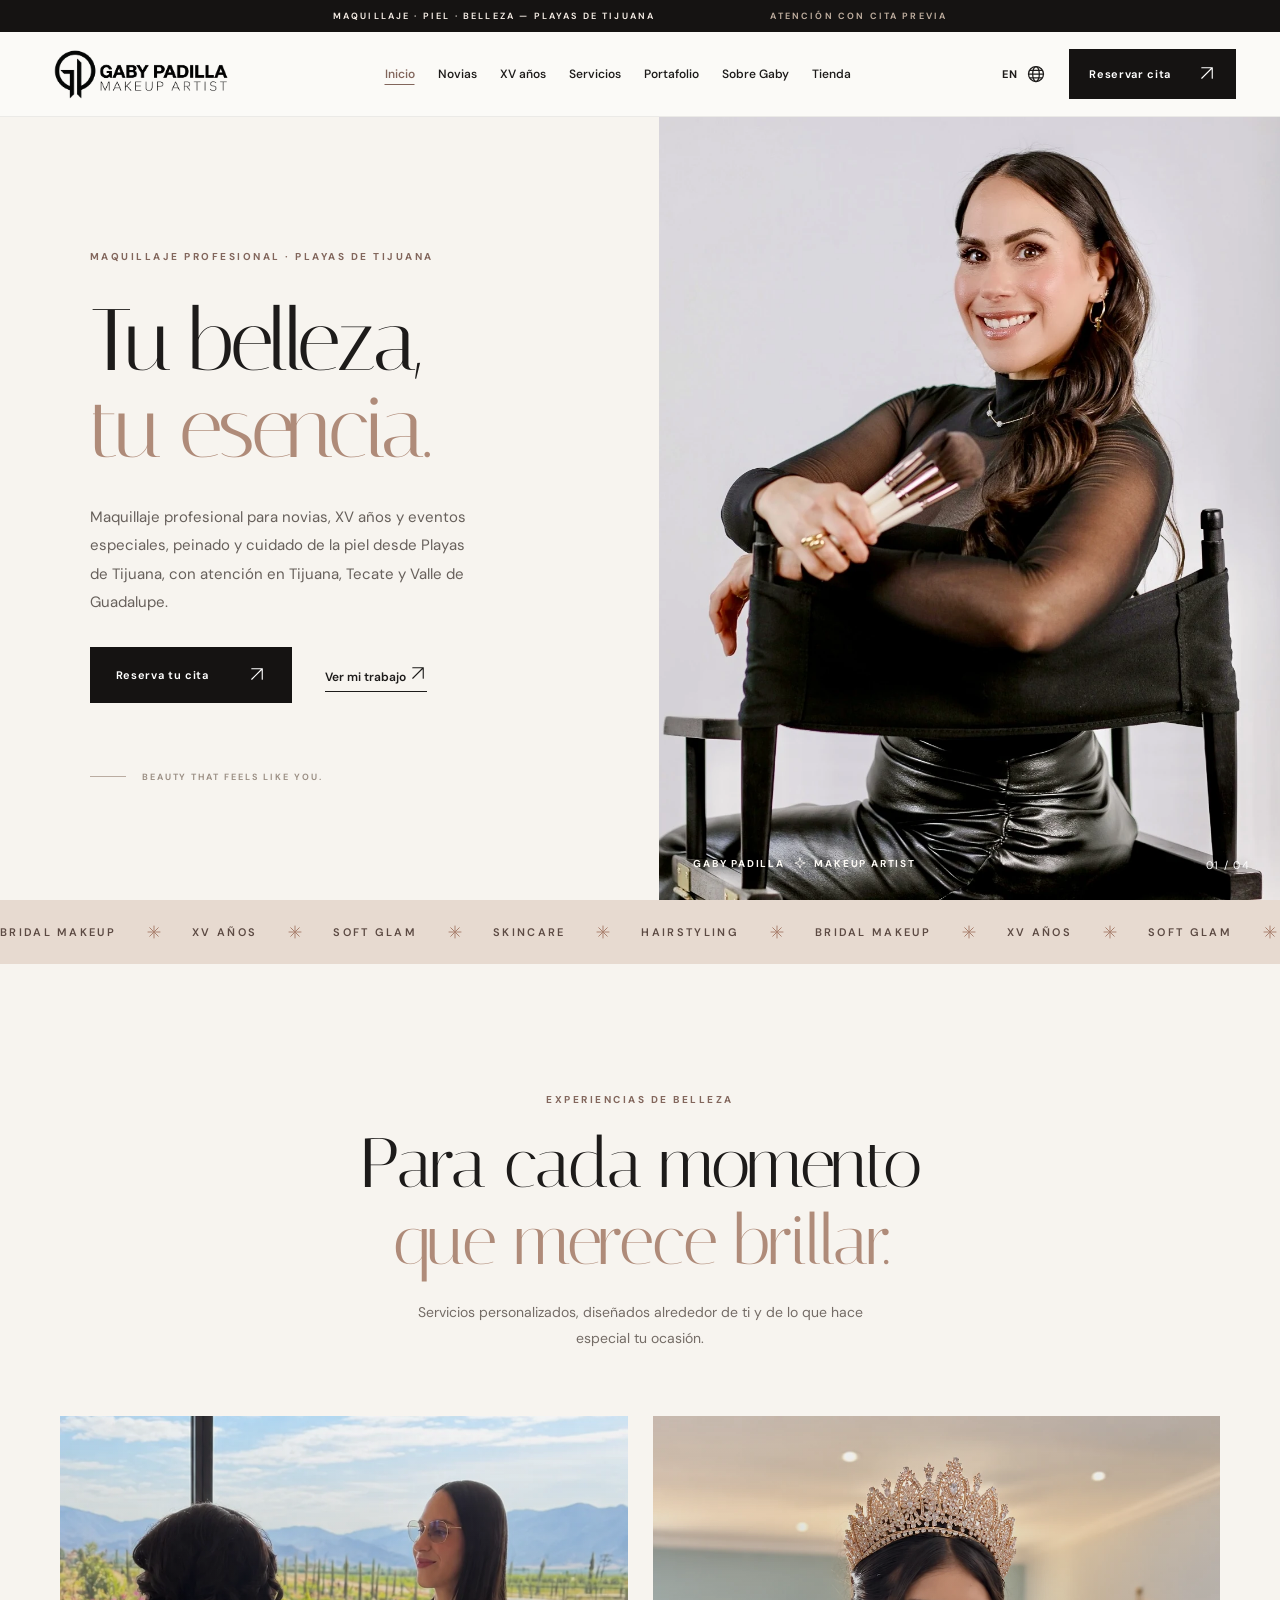
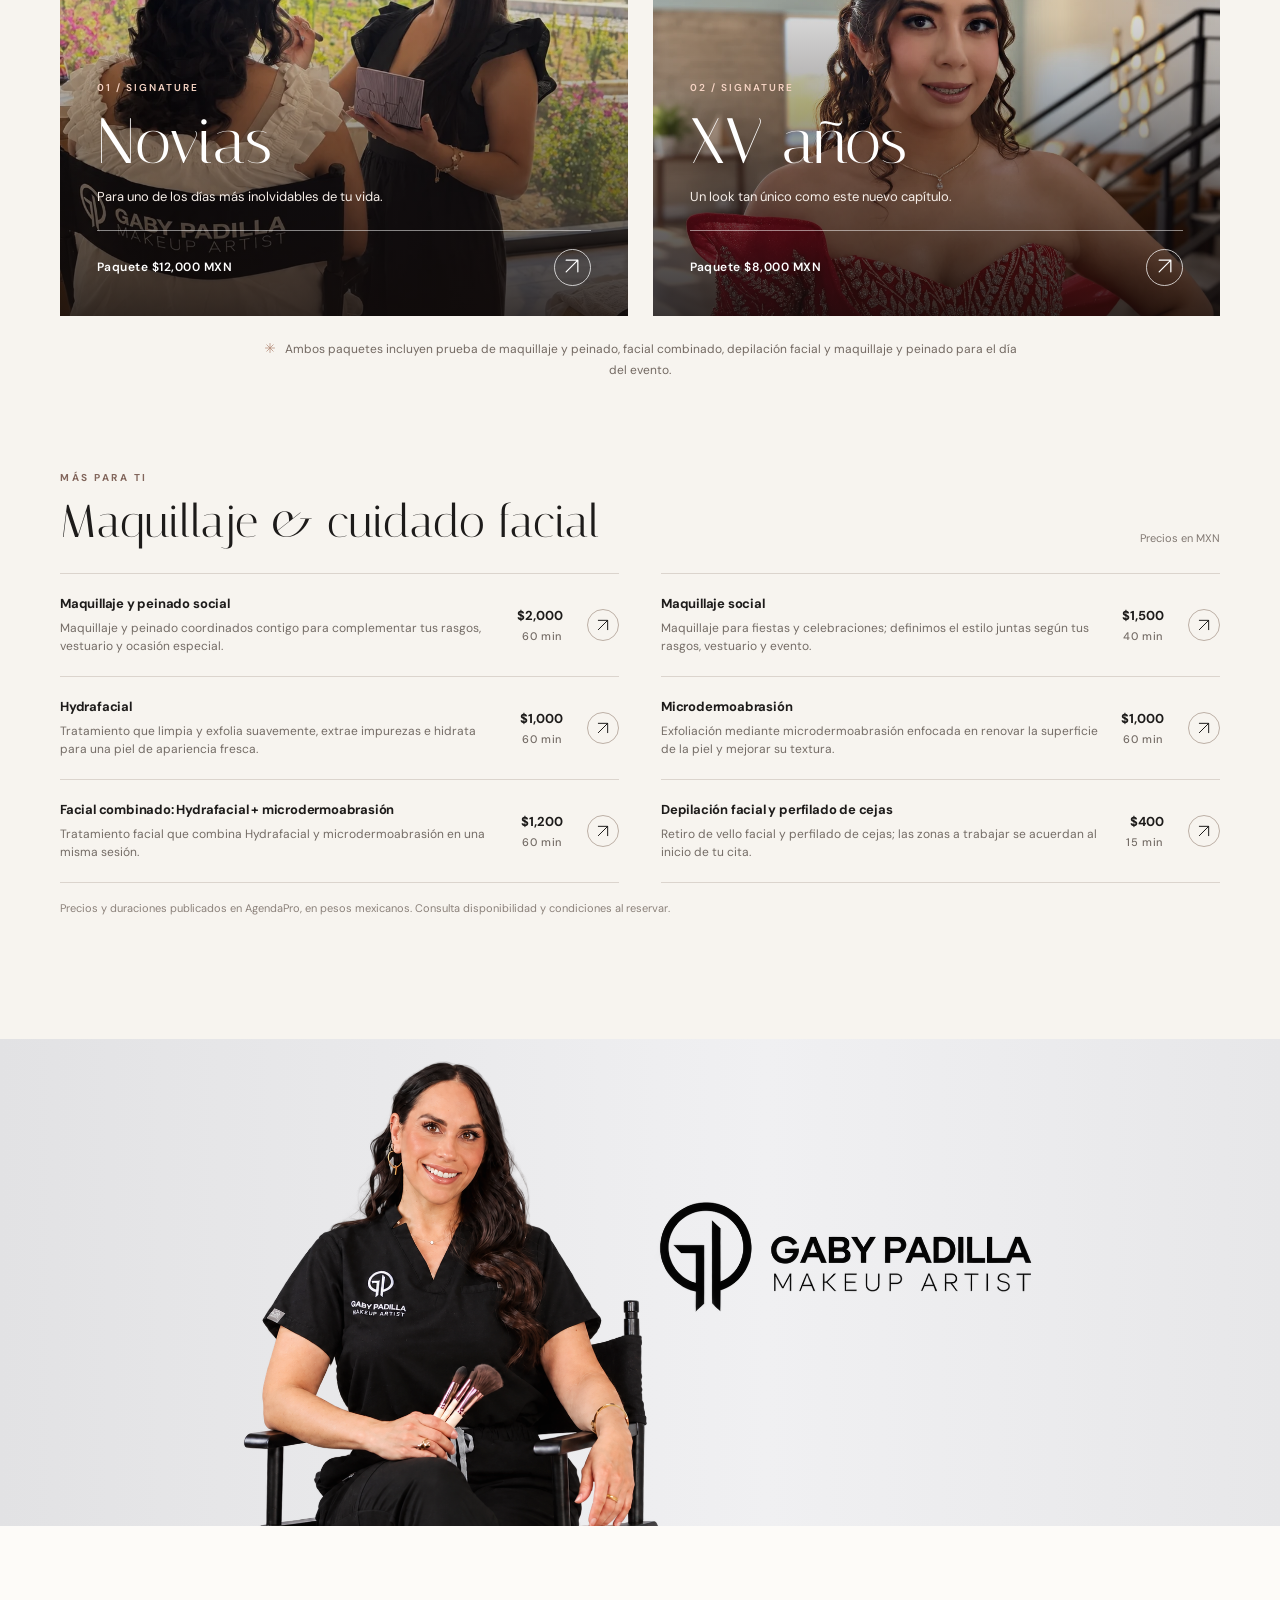
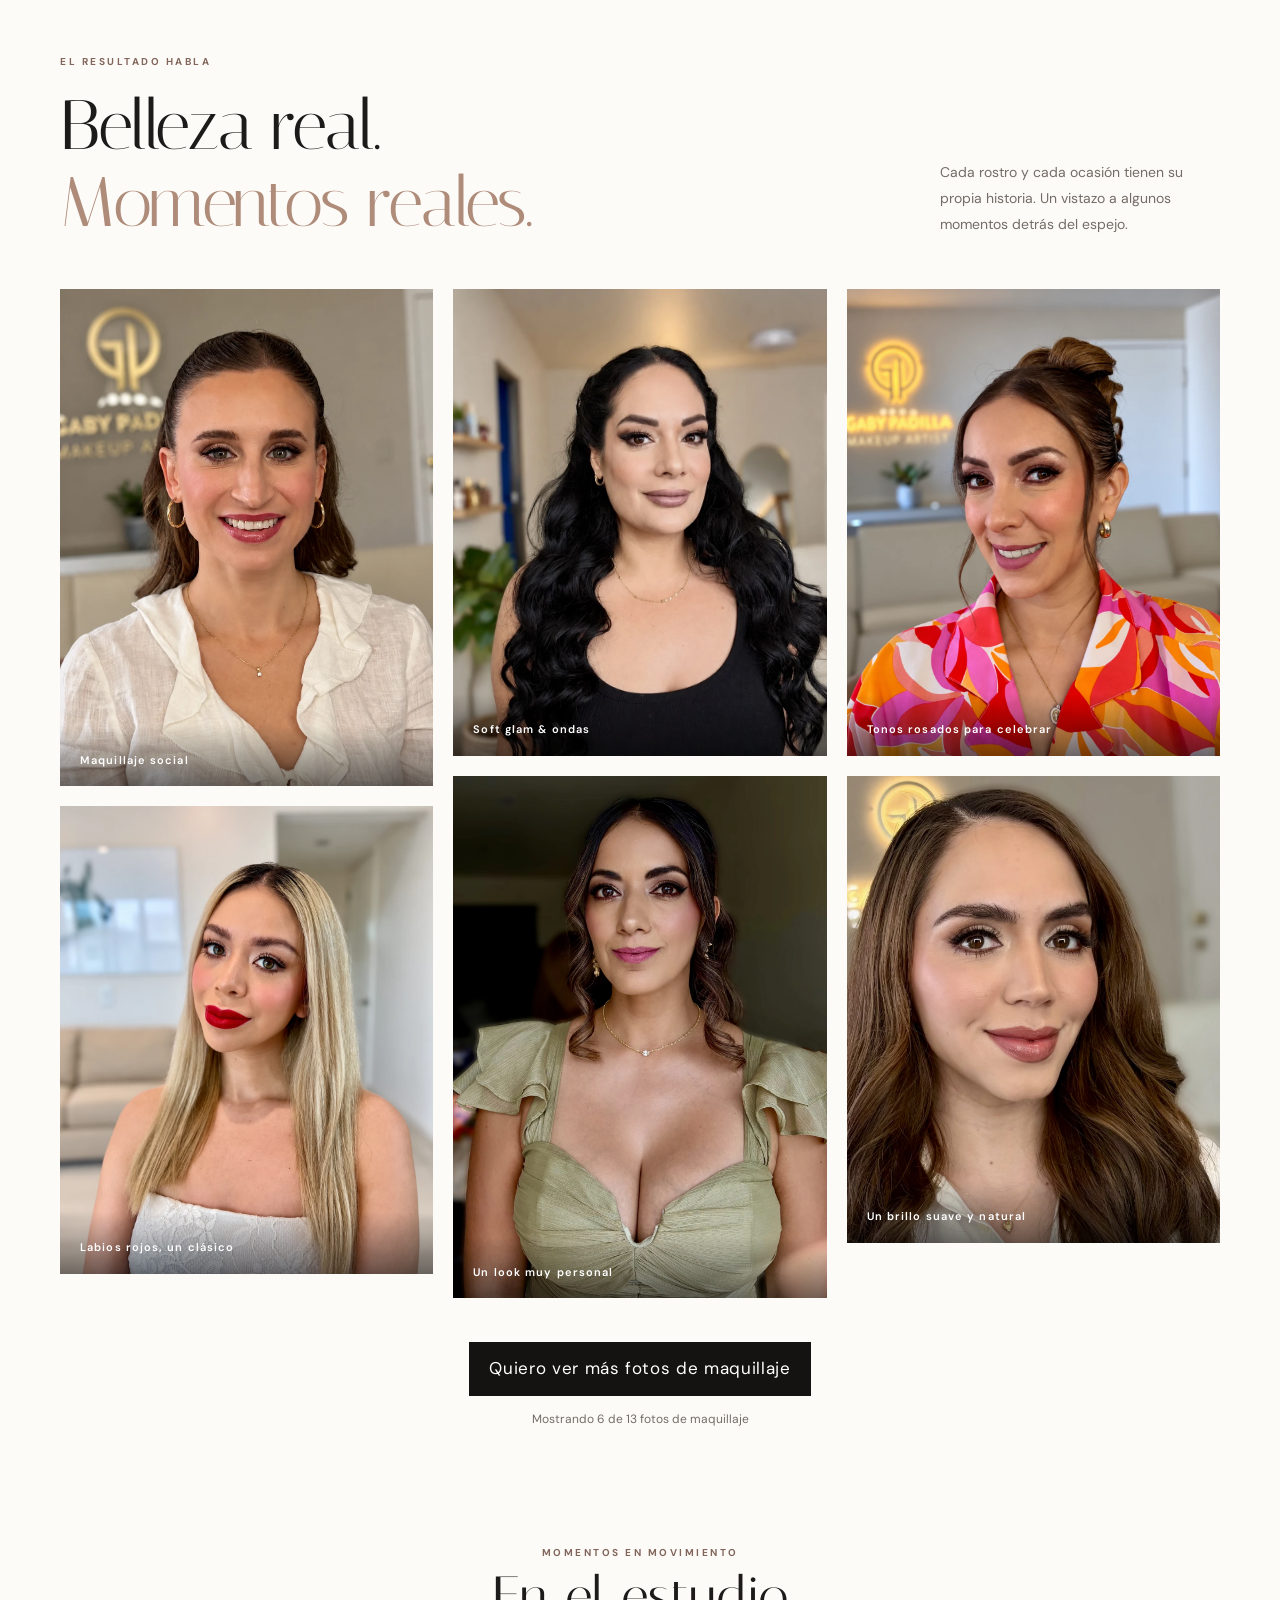
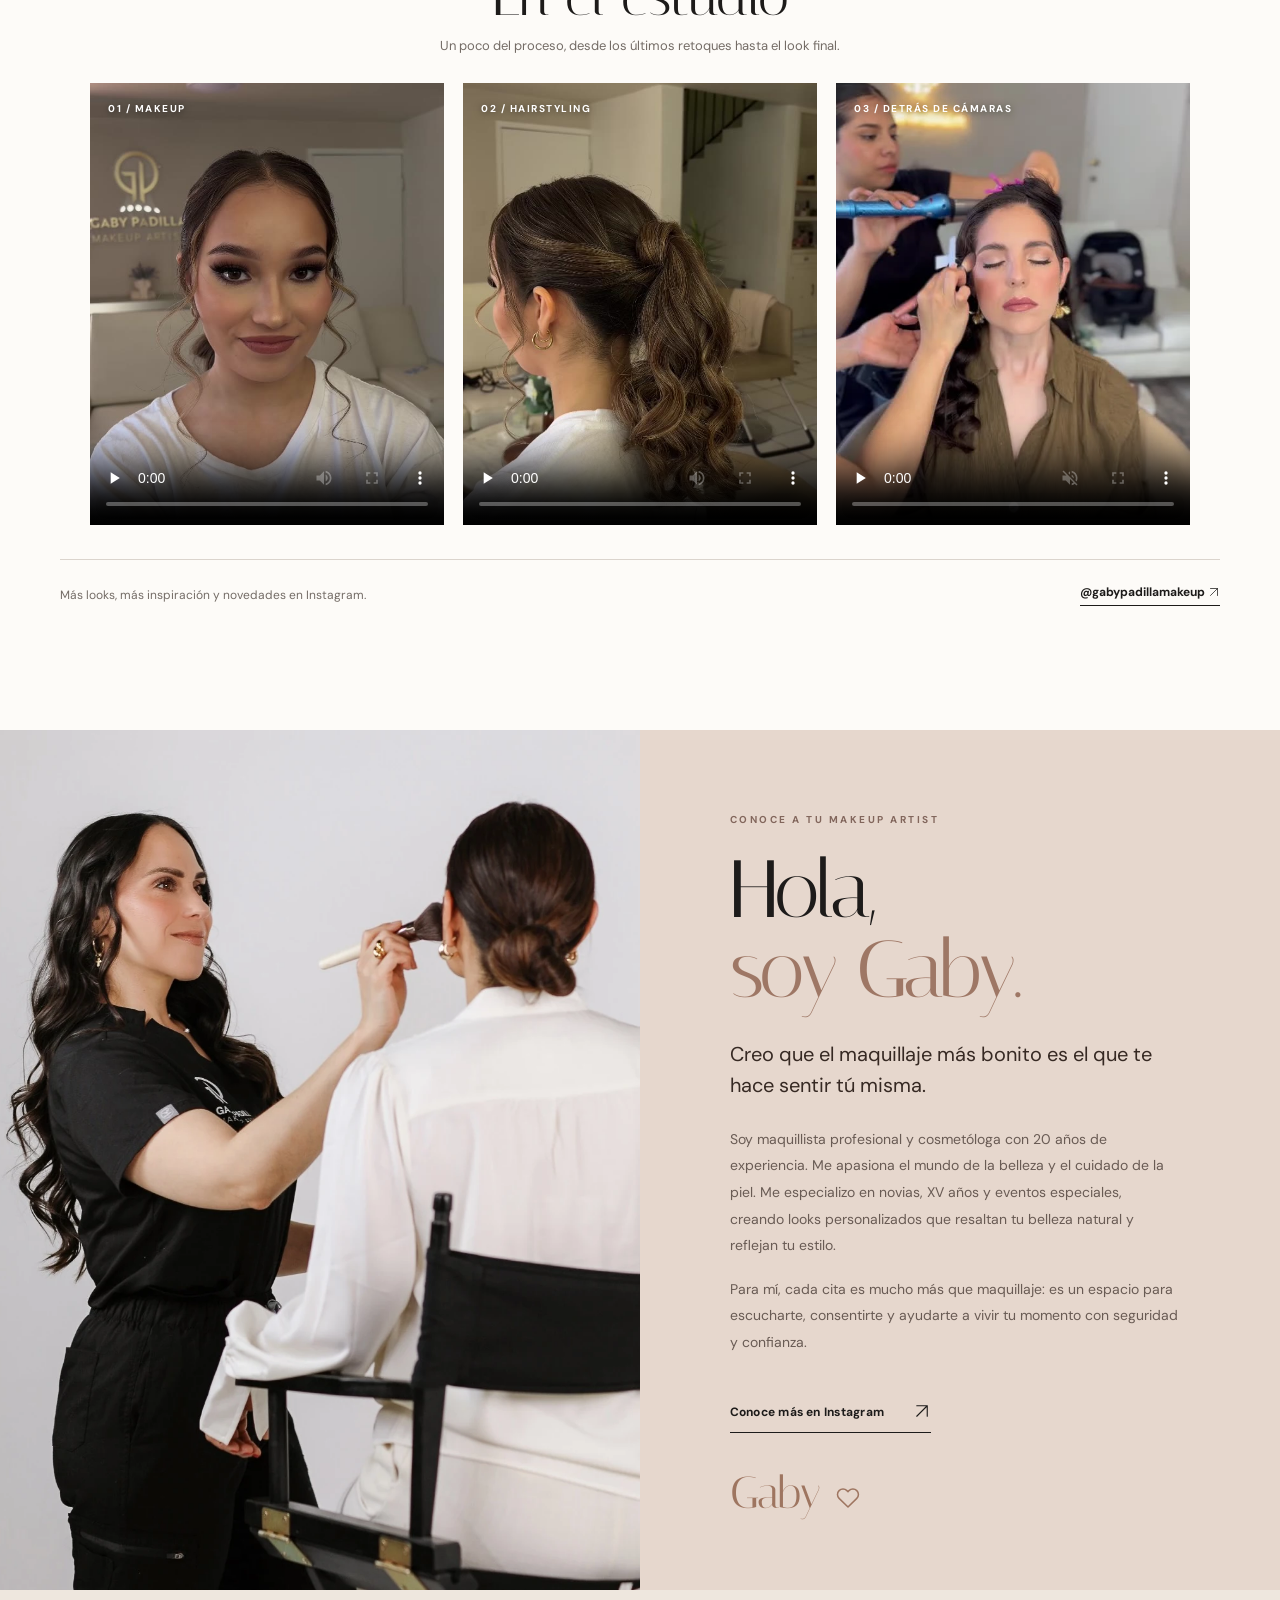
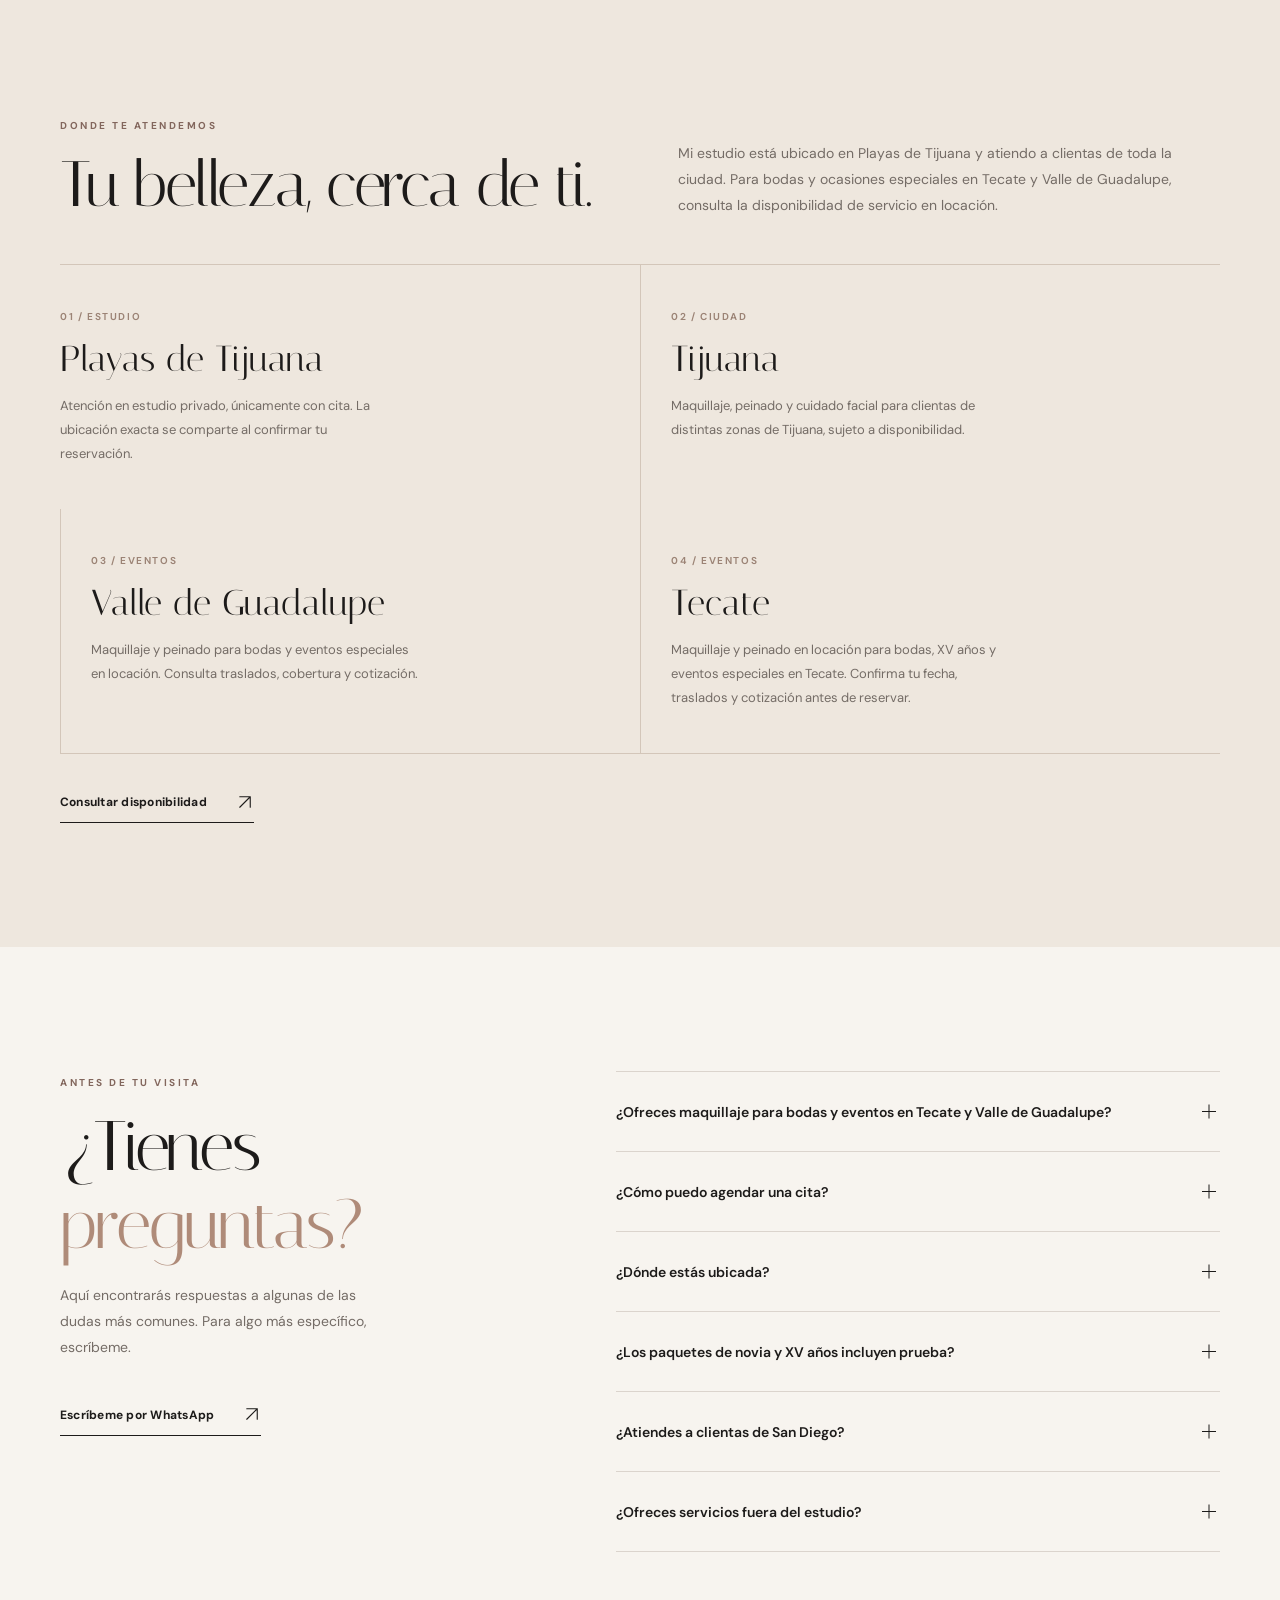
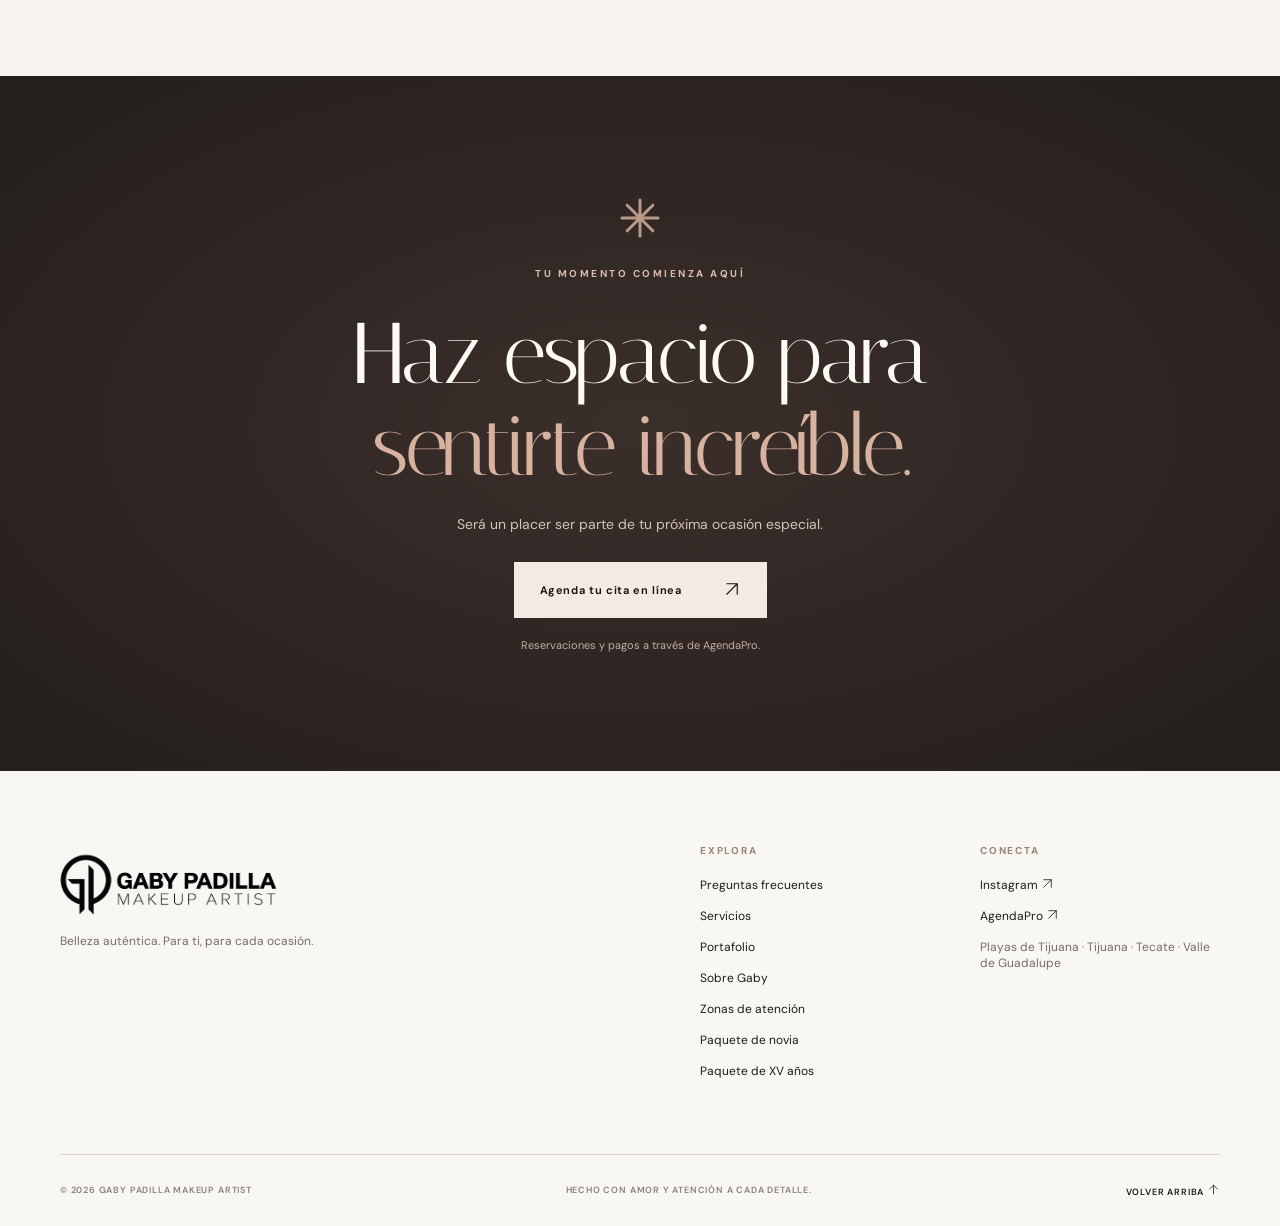
==== commit 97b54221: "Prepare approved five-product WhatsApp storefront for production launch" ====
--- a/index.html
+++ b/index.html
@@ -2,7 +2,7 @@
 
 <html lang="es-MX">
 <head>
-    <meta name="google-site-verification" content="m2ZRu9qvoMrTTmpwUwaTFYLB-1AMx6rx4oPY-HuKxSo" />
+<meta name="google-site-verification" content="m2ZRu9qvoMrTTmpwUwaTFYLB-1AMx6rx4oPY-HuKxSo" />
 <meta charset="utf-8"/>
 <meta content="width=device-width, initial-scale=1" name="viewport"/>
 <meta content="#f7f4ef" name="theme-color"/>
@@ -14,31 +14,12 @@
 <link href="https://fonts.googleapis.com" rel="preconnect"/>
 <link crossorigin="" href="https://fonts.gstatic.com" rel="preconnect"/>
 <link href="https://fonts.googleapis.com/css2?family=DM+Sans:wght@400;450;500;550;600;650;700&amp;family=Italiana&amp;display=swap" rel="stylesheet"/>
-<link href="styles.css?v=mobile-heading-8" rel="stylesheet"/>
+<link href="styles.css?v=studio-video-5" rel="stylesheet"/>
 <title>Maquillista profesional en Playas de Tijuana | Gaby Padilla</title>
-<meta name="robots" content="noindex, nofollow, noarchive"/><meta content="strict-origin-when-cross-origin" name="referrer"/><meta content="Gaby Padilla Makeup Artist" property="og:site_name"/><meta content="es_MX" property="og:locale"/><meta content="en_US" property="og:locale:alternate"/><meta property="og:image:alt" content="Retrato de Gaby Padilla, maquillista en Playas de Tijuana, con brochas de maquillaje"><meta property="og:image:width" content="975"><meta property="og:image:height" content="975"><meta content="summary_large_image" name="twitter:card"/><meta content="Maquillista profesional en Playas de Tijuana | Gaby Padilla" name="twitter:title"/><meta content="Maquillista y cosmetóloga con 20 años de experiencia. Estudio en Playas de Tijuana; maquillaje y peinado para bodas y eventos en Tecate y Valle de Guadalupe." name="twitter:description"/>
+<meta content="noindex, nofollow, noarchive" name="robots"/><meta content="strict-origin-when-cross-origin" name="referrer"/><meta content="Gaby Padilla Makeup Artist" property="og:site_name"/><meta content="es_MX" property="og:locale"/><meta content="en_US" property="og:locale:alternate"/><meta content="Gaby Padilla, maquillista y cosmetóloga con 20 años de experiencia en Tijuana" property="og:image:alt"/><meta content="1200" property="og:image:width"/><meta content="630" property="og:image:height"/><meta content="summary_large_image" name="twitter:card"/><meta content="Maquillista profesional en Playas de Tijuana | Gaby Padilla" name="twitter:title"/><meta content="Maquillista y cosmetóloga con 20 años de experiencia. Estudio en Playas de Tijuana; maquillaje y peinado para bodas y eventos en Tecate y Valle de Guadalupe." name="twitter:description"/>
 <!-- SEO URLs are generated by prepare_launch.py when domain is chosen. -->
-<script id="local-business-schema" type="application/ld+json">{"@context":"https://schema.org","@type":"BeautySalon","name":"Gaby Padilla Makeup Artist","description":"Maquillista y cosmetóloga con 20 años de experiencia. Estudio en Playas de Tijuana; maquillaje y peinado para bodas y eventos en Tecate y Valle de Guadalupe.","slogan":"Belleza auténtica","sameAs":["https://www.instagram.com/gabypadillamakeup/"],"areaServed":[{"@type":"Place","name":"Playas de Tijuana, Tijuana, Baja California, México"},{"@type":"City","name":"Tijuana, Baja California, México"},{"@type":"Place","name":"Valle de Guadalupe, Baja California, México"},{"@type":"City","name":"Tecate, Baja California, México"}],"currenciesAccepted":"MXN","hasOfferCatalog":{"@type":"OfferCatalog","name":"Servicios de belleza","itemListElement":[{"@type":"OfferCatalog","name":"Paquete de novia","itemListElement":[{"@type":"Offer","priceCurrency":"MXN","price":"12000","itemOffered":{"@type":"Service","name":"Paquete de novia"}}]},{"@type":"OfferCatalog","name":"Paquete de quinceañera","itemListElement":[{"@type":"Offer","priceCurrency":"MXN","price":"8000","itemOffered":{"@type":"Service","name":"Paquete de quinceañera"}}]},{"@type":"OfferCatalog","name":"Maquillaje y peinado social","itemListElement":[{"@type":"Offer","priceCurrency":"MXN","price":"2000","itemOffered":{"@type":"Service","name":"Maquillaje y peinado social","description":"Maquillaje y peinado coordinados contigo para complementar tus rasgos, vestuario y ocasión especial."}}]},{"@type":"OfferCatalog","name":"Maquillaje social","itemListElement":[{"@type":"Offer","priceCurrency":"MXN","price":"1500","itemOffered":{"@type":"Service","name":"Maquillaje social","description":"Maquillaje para fiestas y celebraciones; definimos el estilo juntas según tus rasgos, vestuario y evento."}}]},{"@type":"OfferCatalog","name":"Hydrafacial","itemListElement":[{"@type":"Offer","priceCurrency":"MXN","price":"1000","itemOffered":{"@type":"Service","name":"Hydrafacial","description":"Tratamiento que limpia y exfolia suavemente, extrae impurezas e hidrata para una piel de apariencia fresca."}}]},{"@type":"OfferCatalog","name":"Microdermoabrasión","itemListElement":[{"@type":"Offer","priceCurrency":"MXN","price":"1000","itemOffered":{"@type":"Service","name":"Microdermoabrasión","description":"Exfoliación mediante microdermoabrasión enfocada en renovar la superficie de la piel y mejorar su textura."}}]},{"@type":"OfferCatalog","name":"Facial combinado: Hydrafacial + microdermoabrasión","itemListElement":[{"@type":"Offer","priceCurrency":"MXN","price":"1200","itemOffered":{"@type":"Service","name":"Facial combinado: Hydrafacial + microdermoabrasión","description":"Tratamiento facial que combina Hydrafacial y microdermoabrasión en una misma sesión."}}]},{"@type":"OfferCatalog","name":"Depilación facial y perfilado de cejas","itemListElement":[{"@type":"Offer","priceCurrency":"MXN","price":"400","itemOffered":{"@type":"Service","name":"Depilación facial y perfilado de cejas","description":"Retiro de vello facial y perfilado de cejas; las zonas a trabajar se acuerdan al inicio de tu cita."}}]}]},"@id":"https://gabypadillamakeup.com/#business","url":"https://gabypadillamakeup.com/","logo":"https://gabypadillamakeup.com/assets/images/gaby-padilla-logo.png","image":"https://gabypadillamakeup.com/assets/images/gaby-padilla-portrait-maquillista-tijuana.jpg"}</script><script type="application/ld+json">{"@context": "https://schema.org", "@type": "VideoObject", "name": "Maquillaje y peinado detrás de cámaras en Tijuana", "description": "Una mirada detrás de cámaras al maquillaje profesional de ojos y peinado con ondas en el estudio de Gaby Padilla en Playas de Tijuana. Video sin sonido.", "thumbnailUrl": "https://jkgraphix11.github.io/gaby-padilla-website/assets/images/gaby-padilla-studio-video-poster.webp", "contentUrl": "https://jkgraphix11.github.io/gaby-padilla-website/assets/videos/gaby-padilla-behind-the-scenes-studio.mp4", "uploadDate": "2026-10-24T13:41:00-07:00", "duration": "PT51.92S", "inLanguage": "es", "isFamilyFriendly": true, "publisher": {"@type": "Organization", "name": "Gaby Padilla Makeup Artist"}}</script>
+<meta content="assets/images/gaby-padilla-social-share.jpg" property="og:image"/><meta content="assets/images/gaby-padilla-social-share.jpg" name="twitter:image"/><script id="local-business-schema" type="application/ld+json">{"@context":"https://schema.org","@type":"BeautySalon","name":"Gaby Padilla Makeup Artist","description":"Maquillista y cosmetóloga con 20 años de experiencia. Estudio en Playas de Tijuana; maquillaje y peinado para bodas y eventos en Tecate y Valle de Guadalupe.","slogan":"Belleza auténtica","sameAs":["https://www.instagram.com/gabypadillamakeup/"],"areaServed":[{"@type":"Place","name":"Playas de Tijuana, Tijuana, Baja California, México"},{"@type":"City","name":"Tijuana, Baja California, México"},{"@type":"Place","name":"Valle de Guadalupe, Baja California, México"},{"@type":"City","name":"Tecate, Baja California, México"}],"currenciesAccepted":"MXN","hasOfferCatalog":{"@type":"OfferCatalog","name":"Servicios de belleza","itemListElement":[{"@type":"OfferCatalog","name":"Paquete de novia","itemListElement":[{"@type":"Offer","priceCurrency":"MXN","price":"12000","itemOffered":{"@type":"Service","name":"Paquete de novia"}}]},{"@type":"OfferCatalog","name":"Paquete de quinceañera","itemListElement":[{"@type":"Offer","priceCurrency":"MXN","price":"8000","itemOffered":{"@type":"Service","name":"Paquete de quinceañera"}}]},{"@type":"OfferCatalog","name":"Maquillaje y peinado social","itemListElement":[{"@type":"Offer","priceCurrency":"MXN","price":"2000","itemOffered":{"@type":"Service","name":"Maquillaje y peinado social","description":"Maquillaje y peinado coordinados contigo para complementar tus rasgos, vestuario y ocasión especial."}}]},{"@type":"OfferCatalog","name":"Maquillaje social","itemListElement":[{"@type":"Offer","priceCurrency":"MXN","price":"1500","itemOffered":{"@type":"Service","name":"Maquillaje social","description":"Maquillaje para fiestas y celebraciones; definimos el estilo juntas según tus rasgos, vestuario y evento."}}]},{"@type":"OfferCatalog","name":"Hydrafacial","itemListElement":[{"@type":"Offer","priceCurrency":"MXN","price":"1000","itemOffered":{"@type":"Service","name":"Hydrafacial","description":"Tratamiento que limpia y exfolia suavemente, extrae impurezas e hidrata para una piel de apariencia fresca."}}]},{"@type":"OfferCatalog","name":"Microdermoabrasión","itemListElement":[{"@type":"Offer","priceCurrency":"MXN","price":"1000","itemOffered":{"@type":"Service","name":"Microdermoabrasión","description":"Exfoliación mediante microdermoabrasión enfocada en renovar la superficie de la piel y mejorar su textura."}}]},{"@type":"OfferCatalog","name":"Facial combinado: Hydrafacial + microdermoabrasión","itemListElement":[{"@type":"Offer","priceCurrency":"MXN","price":"1200","itemOffered":{"@type":"Service","name":"Facial combinado: Hydrafacial + microdermoabrasión","description":"Tratamiento facial que combina Hydrafacial y microdermoabrasión en una misma sesión."}}]},{"@type":"OfferCatalog","name":"Depilación facial y perfilado de cejas","itemListElement":[{"@type":"Offer","priceCurrency":"MXN","price":"400","itemOffered":{"@type":"Service","name":"Depilación facial y perfilado de cejas","description":"Retiro de vello facial y perfilado de cejas; las zonas a trabajar se acuerdan al inicio de tu cita."}}]}]}}</script><script type="application/ld+json">{"@context": "https://schema.org", "@type": "VideoObject", "name": "Maquillaje y peinado detrás de cámaras en Tijuana", "description": "Una mirada detrás de cámaras al maquillaje profesional de ojos y peinado con ondas en el estudio de Gaby Padilla en Playas de Tijuana. Video sin sonido.", "thumbnailUrl": "https://jkgraphix11.github.io/gaby-padilla-website/assets/images/gaby-padilla-studio-video-poster.webp", "contentUrl": "https://jkgraphix11.github.io/gaby-padilla-website/assets/videos/gaby-padilla-behind-the-scenes-studio.mp4", "uploadDate": "2026-10-24T13:41:00-07:00", "duration": "PT51.92S", "inLanguage": "es", "isFamilyFriendly": true, "publisher": {"@type": "Organization", "name": "Gaby Padilla Makeup Artist"}}</script>
 <script type="application/ld+json">{"@context": "https://schema.org", "@type": "ImageObject", "contentUrl": "https://jkgraphix11.github.io/gaby-padilla-website/assets/images/gaby-padilla-maquillista-aplicando-maquillaje-tijuana.webp", "name": "Gaby Padilla Makeup Artist", "caption": "Gaby Padilla, maquillista en Playas de Tijuana, aplicando maquillaje a una clienta", "description": "Gaby Padilla, maquillista en Playas de Tijuana, aplicando maquillaje a una clienta", "width": 1089, "height": 1361, "inLanguage": "es"}</script>
-
-
-
-
-
-
-
-
-
-<link rel="canonical" href="https://gabypadillamakeup.com/">
-<link rel="alternate" hreflang="es-MX" href="https://gabypadillamakeup.com/">
-<link rel="alternate" hreflang="en" href="https://gabypadillamakeup.com/en/">
-<link rel="alternate" hreflang="x-default" href="https://gabypadillamakeup.com/">
-<meta property="og:url" content="https://gabypadillamakeup.com/">
-<meta property="og:image" content="https://gabypadillamakeup.com/assets/images/gaby-padilla-portrait-maquillista-tijuana.jpg">
-<meta name="twitter:image" content="https://gabypadillamakeup.com/assets/images/gaby-padilla-portrait-maquillista-tijuana.jpg">
-<meta property="og:image:type" content="image/jpeg">
-<meta name="twitter:image:alt" content="Retrato de Gaby Padilla, maquillista en Playas de Tijuana, con brochas de maquillaje">
-<script id="primary-image-schema" type="application/ld+json">{"@context":"https://schema.org","@type":"WebPage","@id":"https://gabypadillamakeup.com/#webpage","url":"https://gabypadillamakeup.com/","inLanguage":"es-MX","mainEntity":{"@id":"https://gabypadillamakeup.com/#business"},"primaryImageOfPage":{"@type":"ImageObject","@id":"https://gabypadillamakeup.com/#portrait","url":"https://gabypadillamakeup.com/assets/images/gaby-padilla-portrait-maquillista-tijuana.jpg","contentUrl":"https://gabypadillamakeup.com/assets/images/gaby-padilla-portrait-maquillista-tijuana.jpg","width":975,"height":975,"caption":"Retrato de Gaby Padilla, maquillista en Playas de Tijuana, con brochas de maquillaje"}}</script>
 </head>
 <body>
 <a class="skip-link" href="#main">Ir al contenido</a>
@@ -51,14 +32,14 @@
 <a aria-label="Gaby Padilla Makeup Artist" class="brand" href="#home">
 <img alt="Logotipo de Gaby Padilla Makeup Artist" decoding="async" height="724" src="assets/images/gaby-padilla-logo.png" width="2172"/>
 </a>
-<nav aria-label="Navegación principal" class="nav" id="primary-nav"><a href="#home" aria-current="page">Inicio</a><a href="novias/">Novias</a><a href="xv-anos/">XV años</a><a href="#servicios">Servicios</a><a href="#portafolio">Portafolio</a><a href="#gaby">Sobre Gaby</a></nav>
+<nav aria-label="Navegación principal" class="nav" id="primary-nav"><a href="#home" aria-current="page">Inicio</a><a href="novias/">Novias</a><a href="xv-anos/">XV años</a><a href="#servicios">Servicios</a><a href="#portafolio">Portafolio</a><a href="#gaby">Sobre Gaby</a><a href="tienda/">Tienda</a></nav>
 <div class="header-actions">
 <a aria-label="Switch to English" class="lang-switch" href="en/" hreflang="en" id="lang-switch" lang="en">EN <img class="language-globe" src="assets/icons/globe.svg" alt="" aria-hidden="true" width="20" height="20"/></a>
 <a class="btn btn-dark header-book" data-booking="" href="https://gabypadillamakeupartist.site.agendapro.com/mx/sucursal/578261" rel="noopener noreferrer" target="_blank"><span>Reservar cita</span><span aria-hidden="true"><svg class="icon icon-arrow-up-right" viewBox="0 0 24 24" width="24" height="24" fill="none" stroke="currentColor" stroke-width="1.5" stroke-linecap="round" stroke-linejoin="round" aria-hidden="true" focusable="false"><path d="M5 19 19 5M5 5h14v14"/></svg></span></a>
 </div>
 <button aria-controls="mobile-menu" aria-expanded="false" aria-label="Abrir menú" class="menu-toggle" id="menu-toggle" type="button"><span></span><span></span></button>
 </div>
-<nav aria-label="Navegación móvil" class="mobile-menu" hidden="" id="mobile-menu"><div class="mobile-menu-top"><div class="mobile-menu-brand"><img src="assets/images/gaby-padilla-logo.png" alt="Gaby Padilla Makeup Artist" width="2172" height="724"/></div><button class="mobile-menu-close" id="menu-close" type="button" aria-label="Cerrar menú"><span>Cerrar</span><svg class="icon" viewBox="0 0 24 24" width="24" height="24" fill="none" stroke="currentColor" stroke-width="1.5" stroke-linecap="round" aria-hidden="true" focusable="false"><path d="m6 6 12 12M6 18 18 6"/></svg></button></div><a href="#home" aria-current="page">Inicio</a><a href="novias/">Novias</a><a href="xv-anos/">XV años</a><a href="#servicios">Servicios</a><a href="#portafolio">Portafolio</a><a href="#gaby">Sobre Gaby</a><a href="#preguntas">Preguntas</a><a data-booking="" href="https://gabypadillamakeupartist.site.agendapro.com/mx/sucursal/578261" target="_blank" rel="noopener noreferrer">Reservar cita</a></nav>
+<nav aria-label="Navegación móvil" class="mobile-menu" hidden="" id="mobile-menu"><div class="mobile-menu-top"><div class="mobile-menu-brand"><img src="assets/images/gaby-padilla-logo.png" alt="Gaby Padilla Makeup Artist" width="2172" height="724"/></div><button class="mobile-menu-close" id="menu-close" type="button" aria-label="Cerrar menú"><span>Cerrar</span><svg class="icon" viewBox="0 0 24 24" width="24" height="24" fill="none" stroke="currentColor" stroke-width="1.5" stroke-linecap="round" aria-hidden="true" focusable="false"><path d="m6 6 12 12M6 18 18 6"/></svg></button></div><a href="#home" aria-current="page">Inicio</a><a href="novias/">Novias</a><a href="xv-anos/">XV años</a><a href="#servicios">Servicios</a><a href="#portafolio">Portafolio</a><a href="#gaby">Sobre Gaby</a><a href="#preguntas">Preguntas</a><a data-booking="" href="https://gabypadillamakeupartist.site.agendapro.com/mx/sucursal/578261" target="_blank" rel="noopener noreferrer">Reservar cita</a><a href="tienda/">Tienda</a></nav>
 </header>
 <main id="main">
 <section aria-labelledby="hero-heading" class="hero">
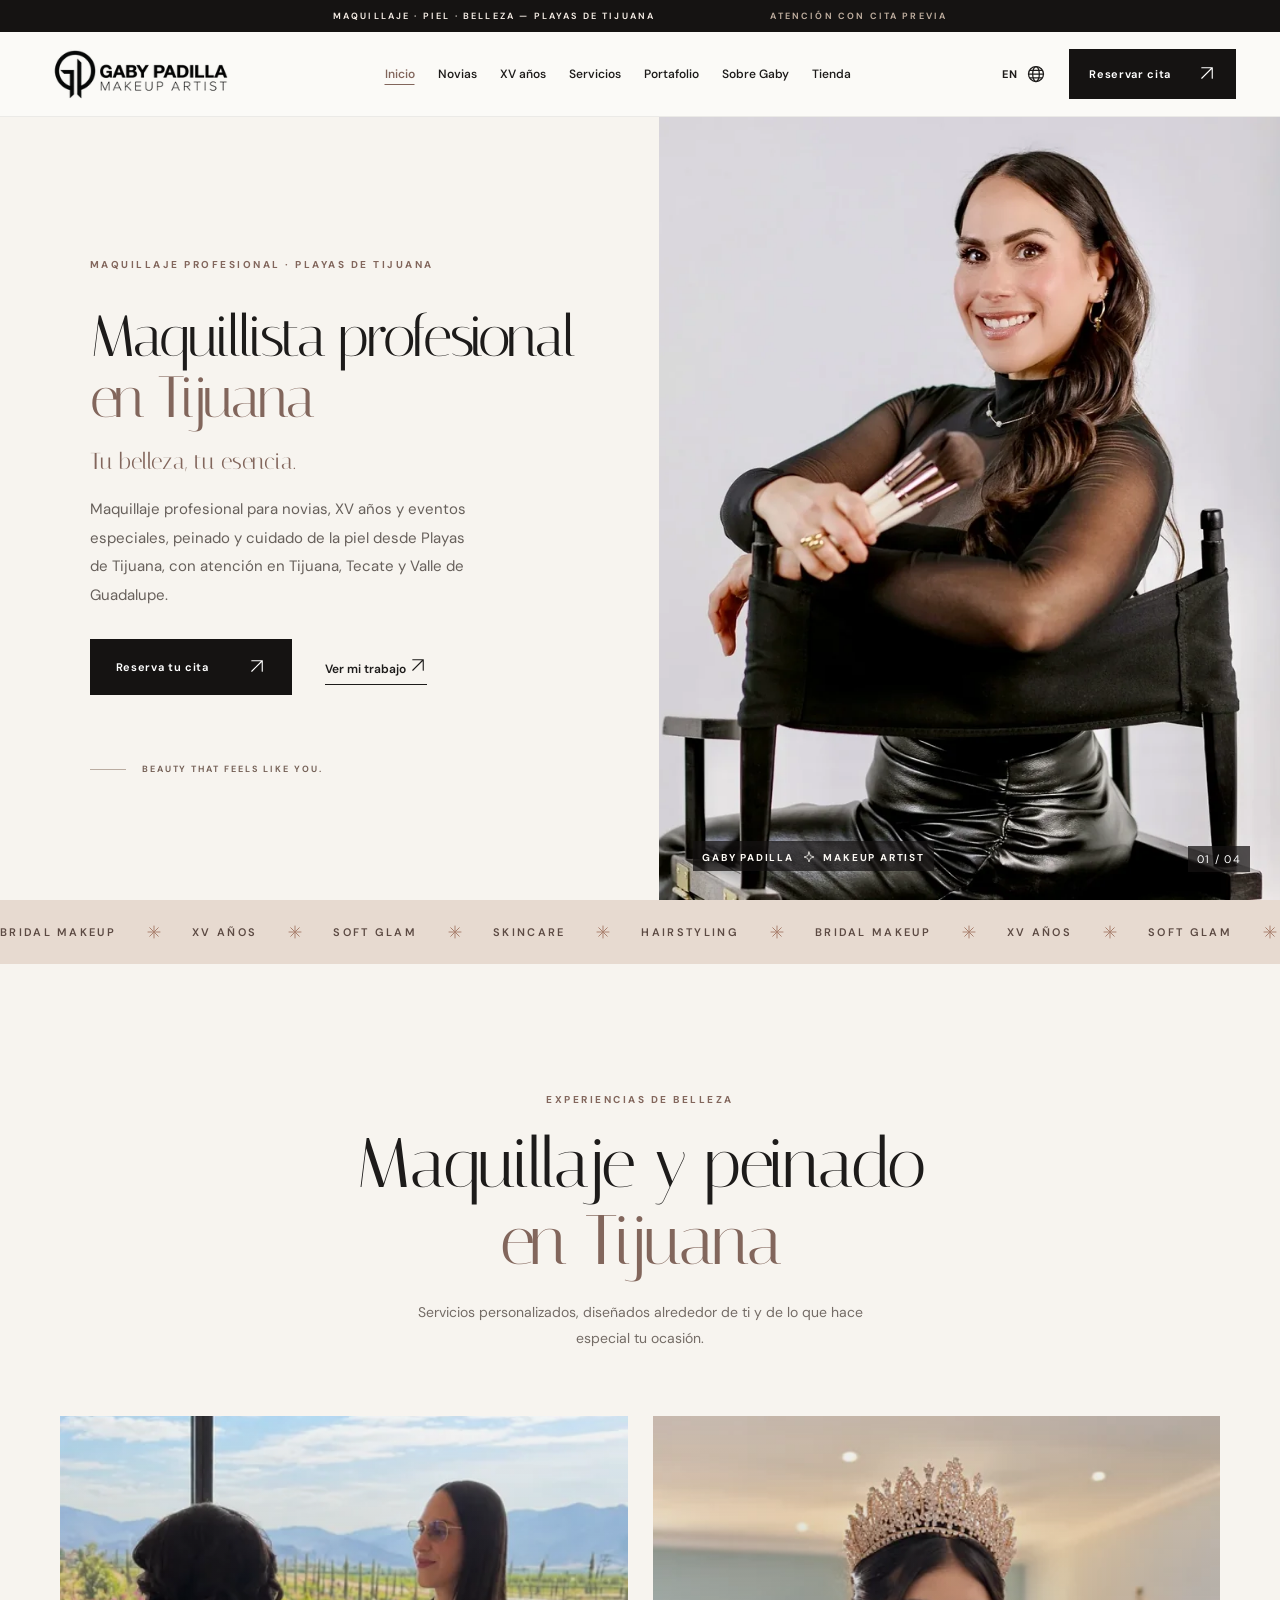
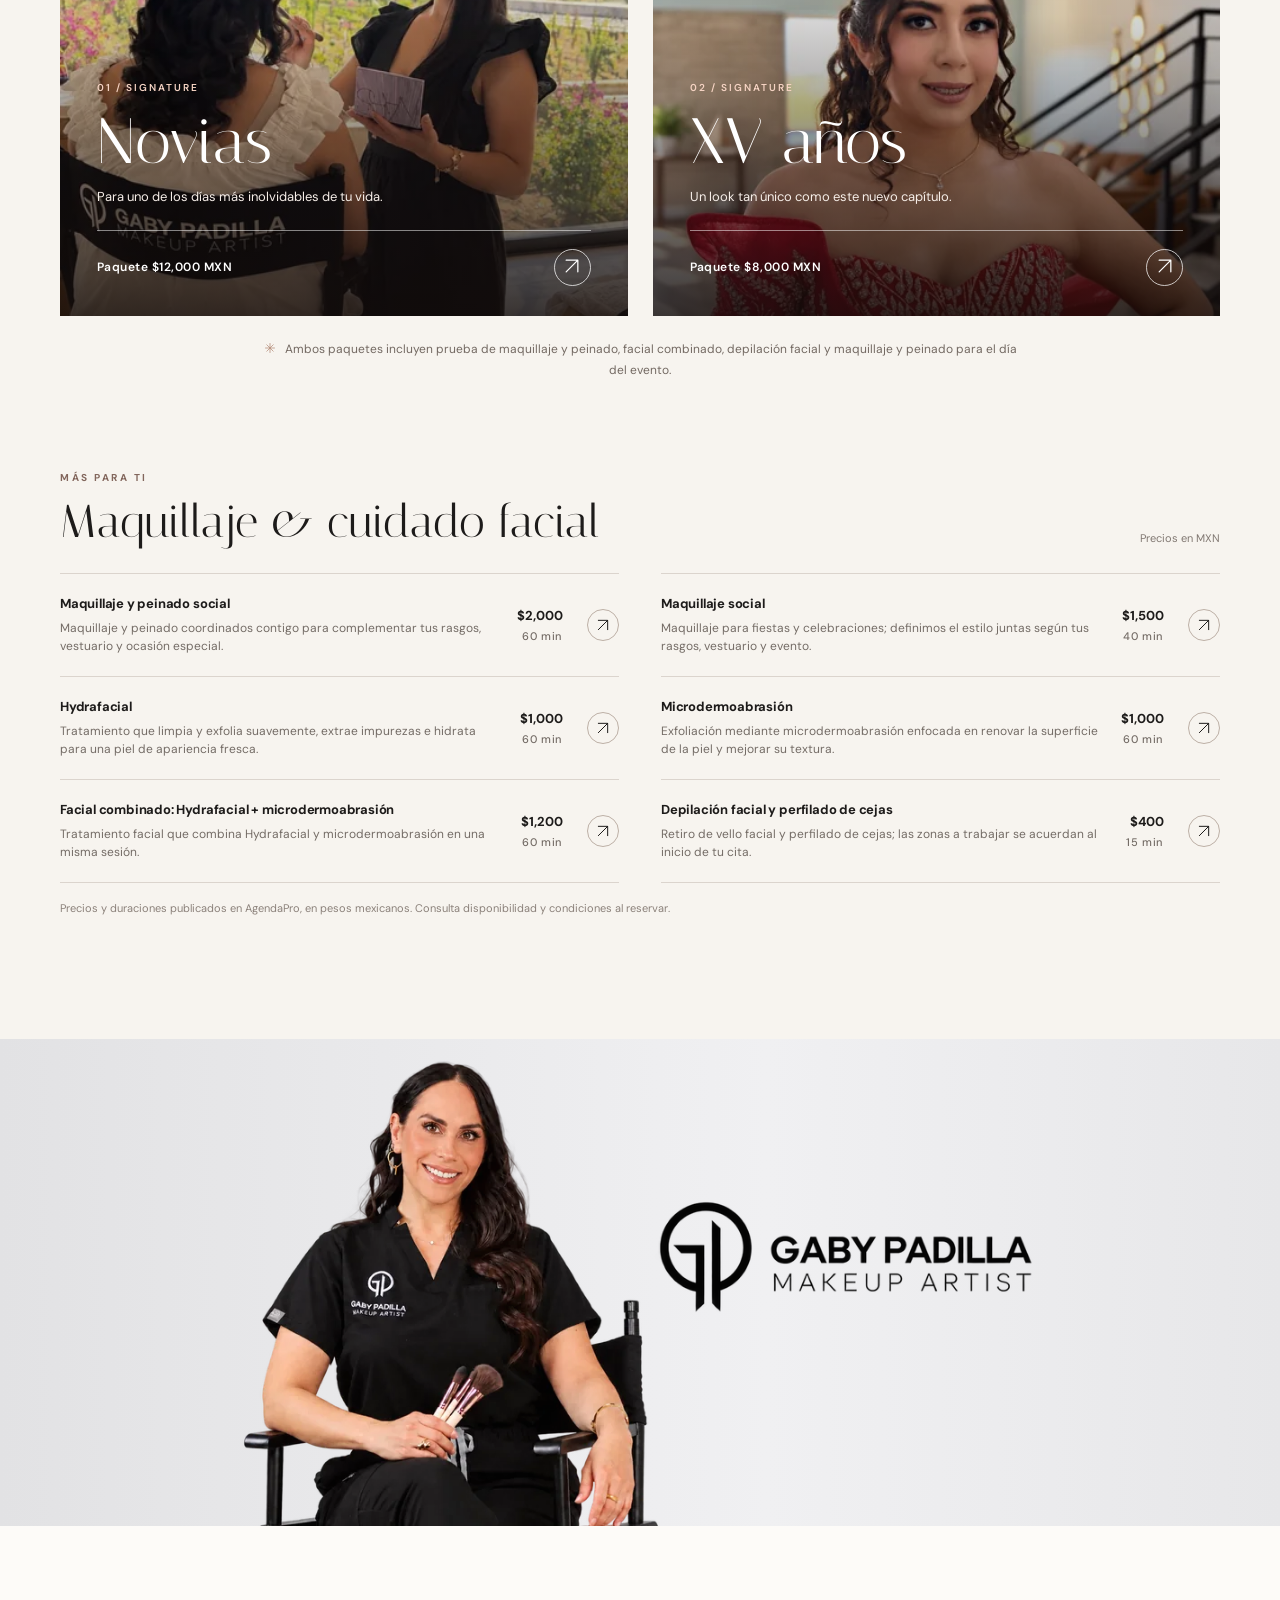
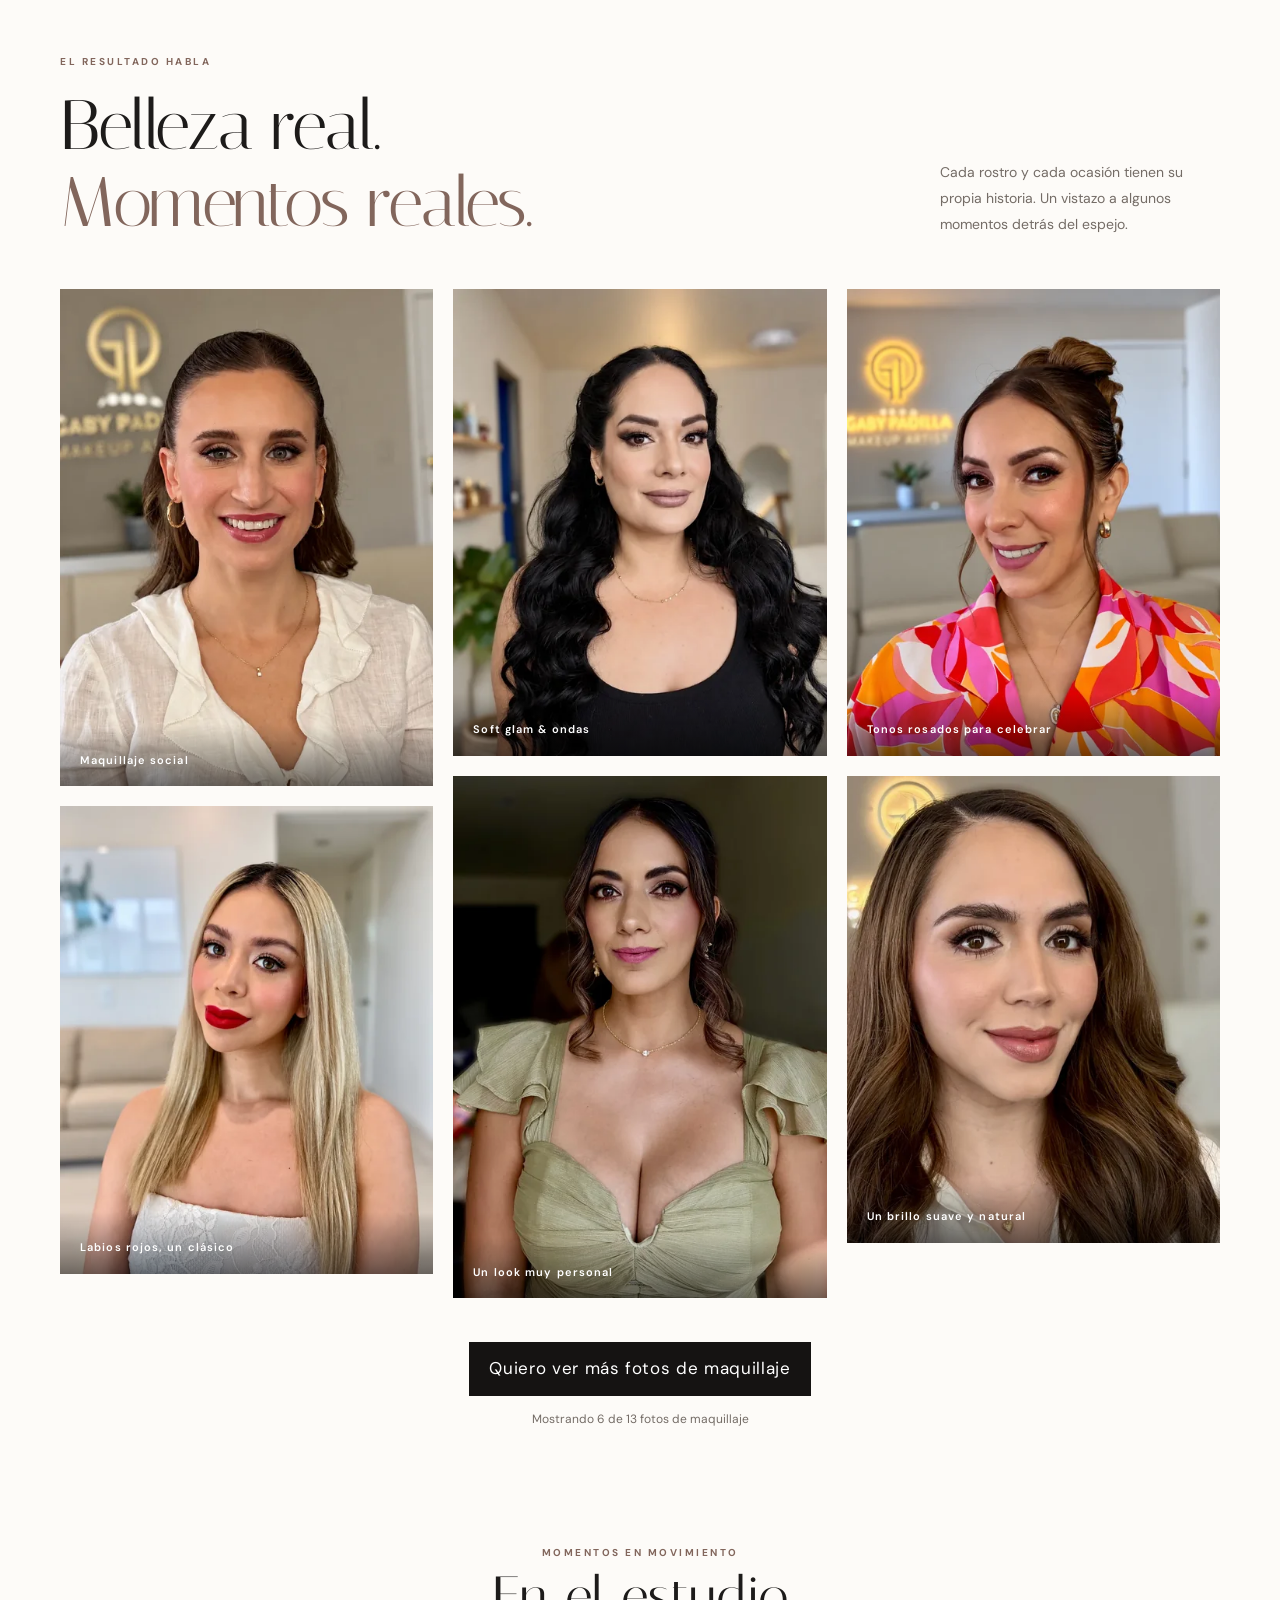
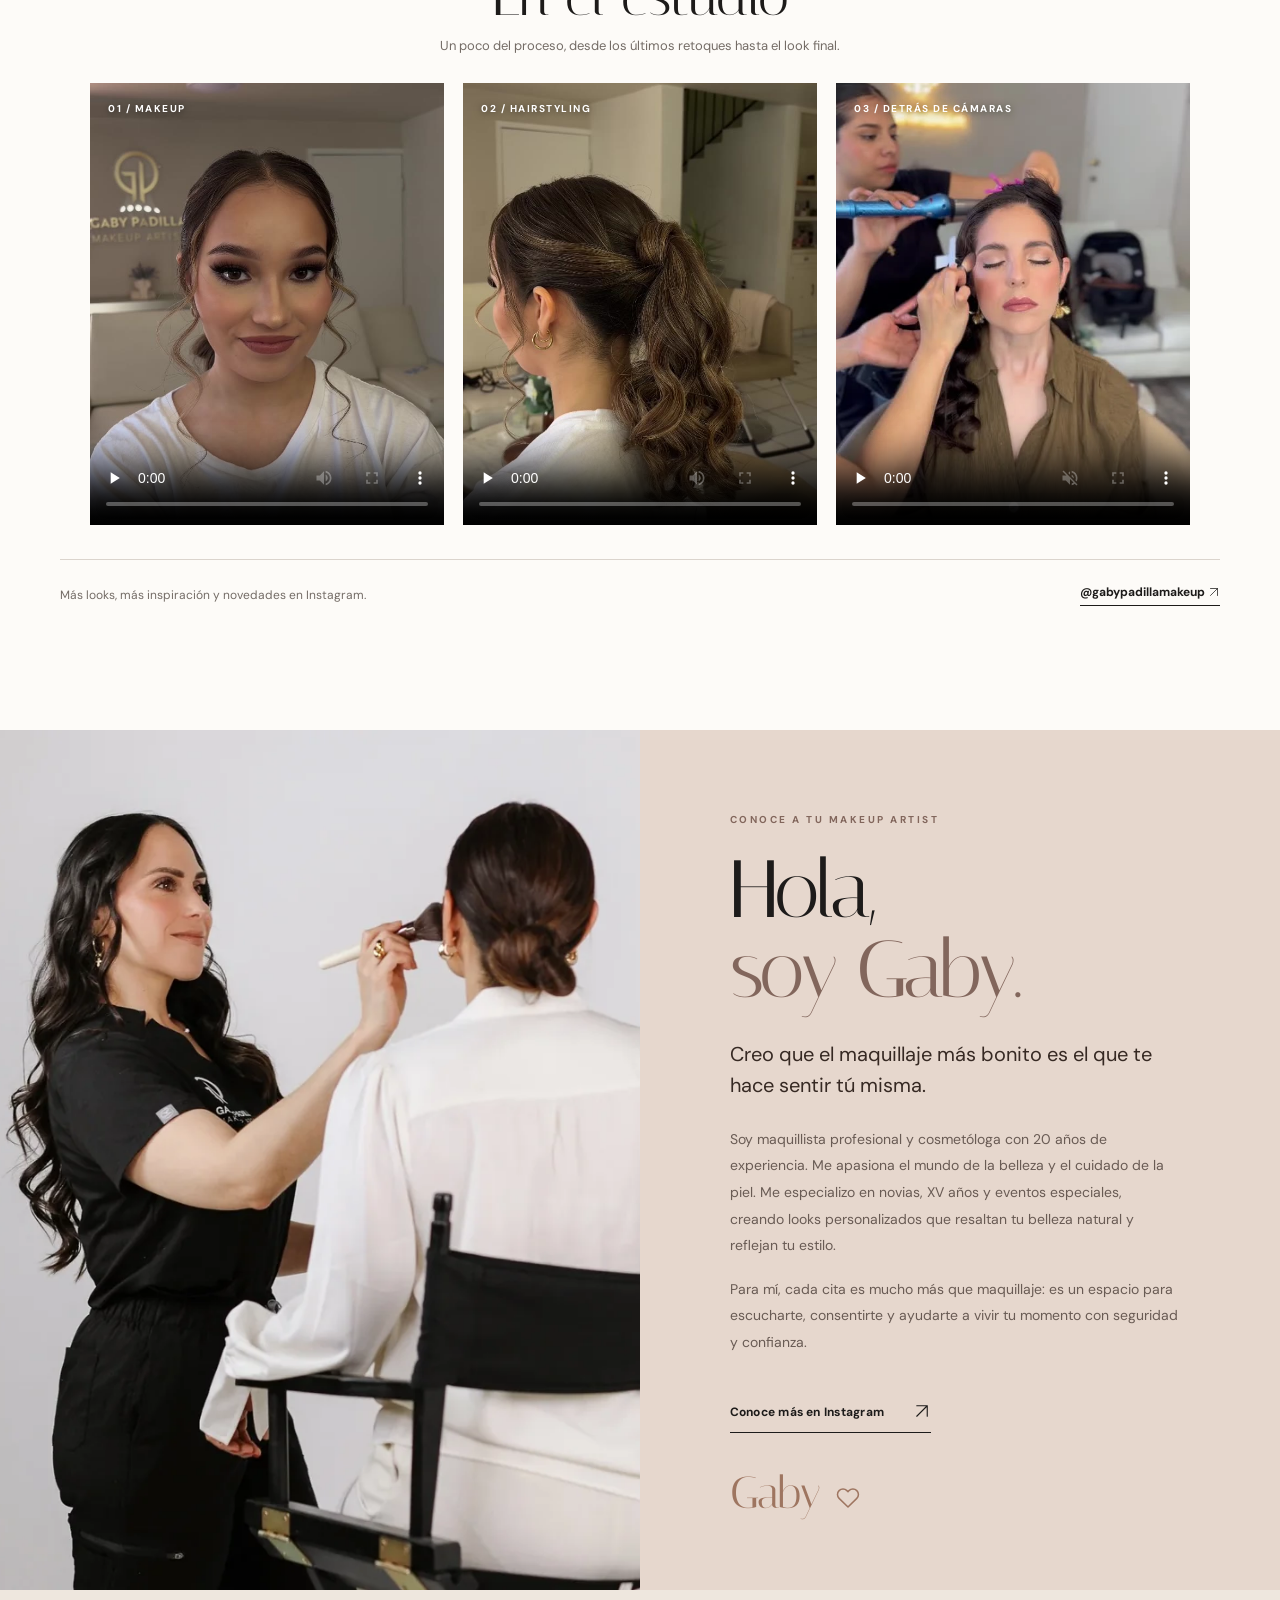
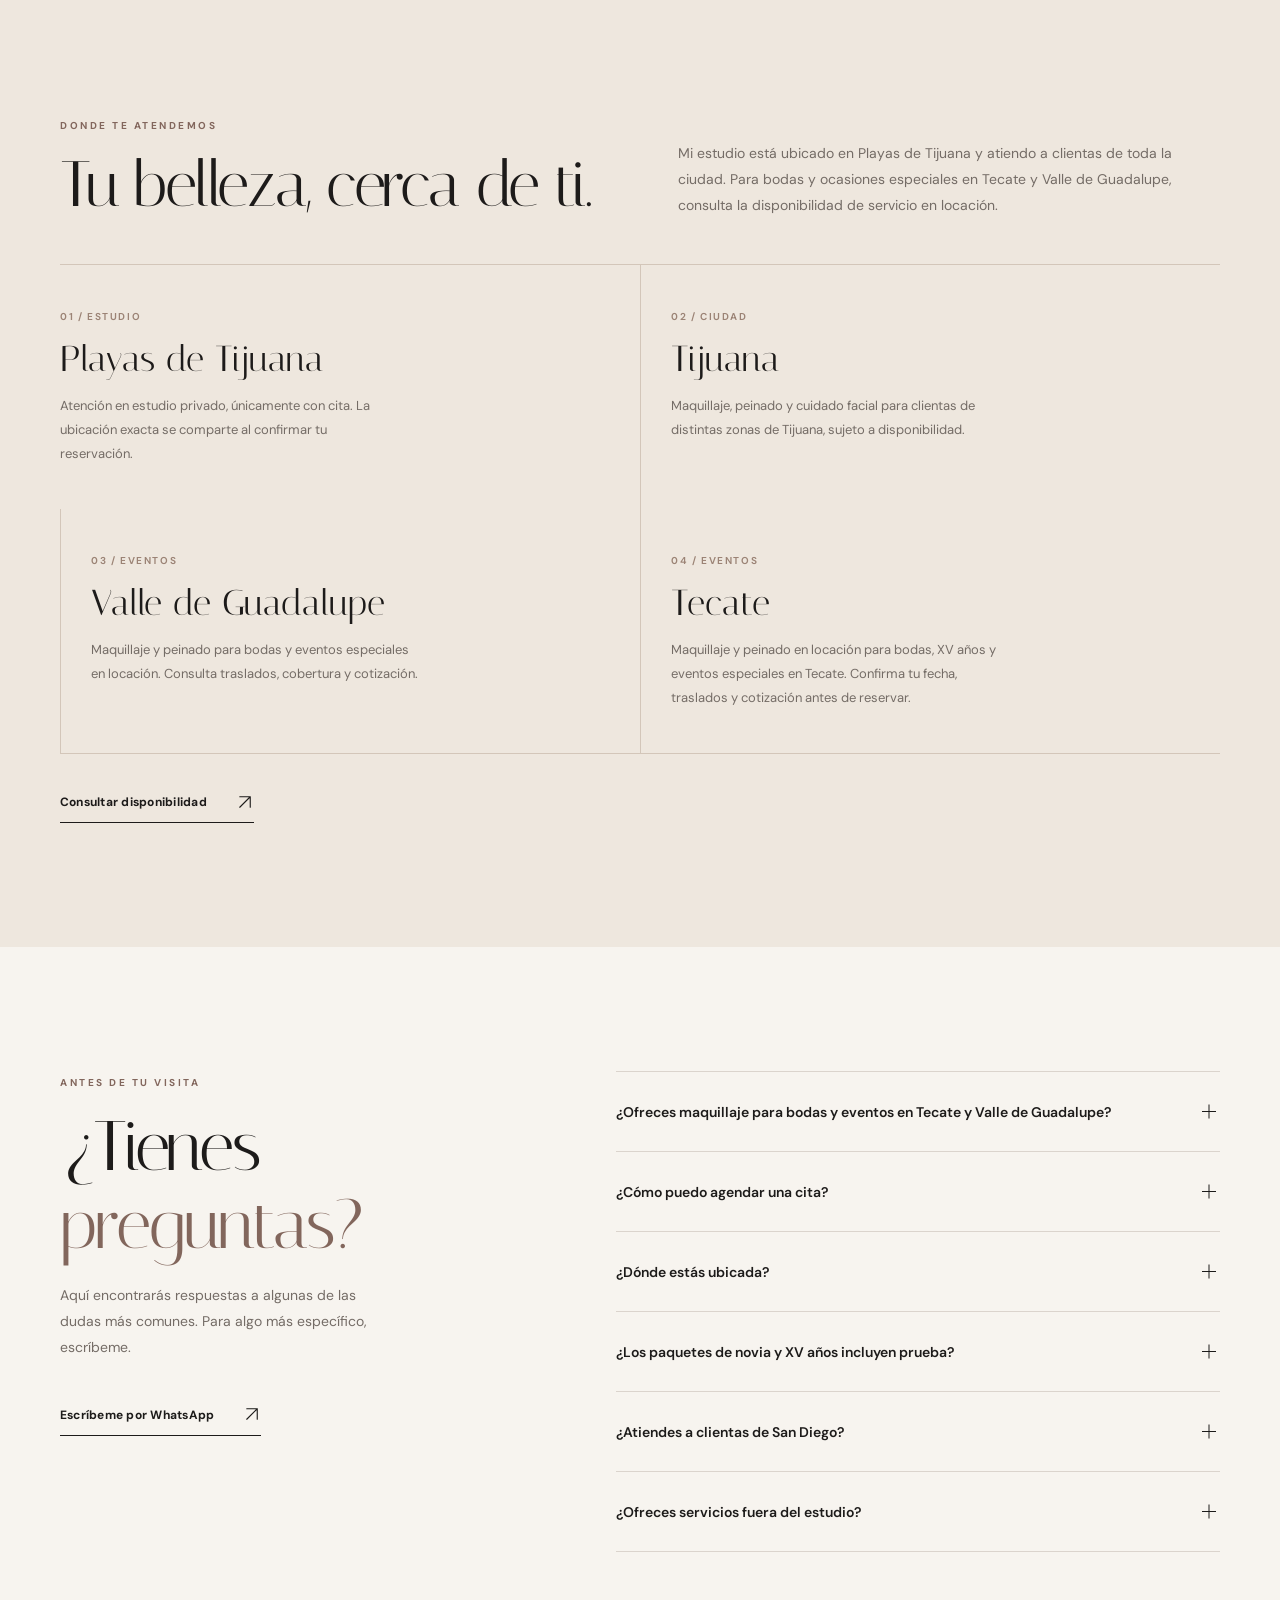
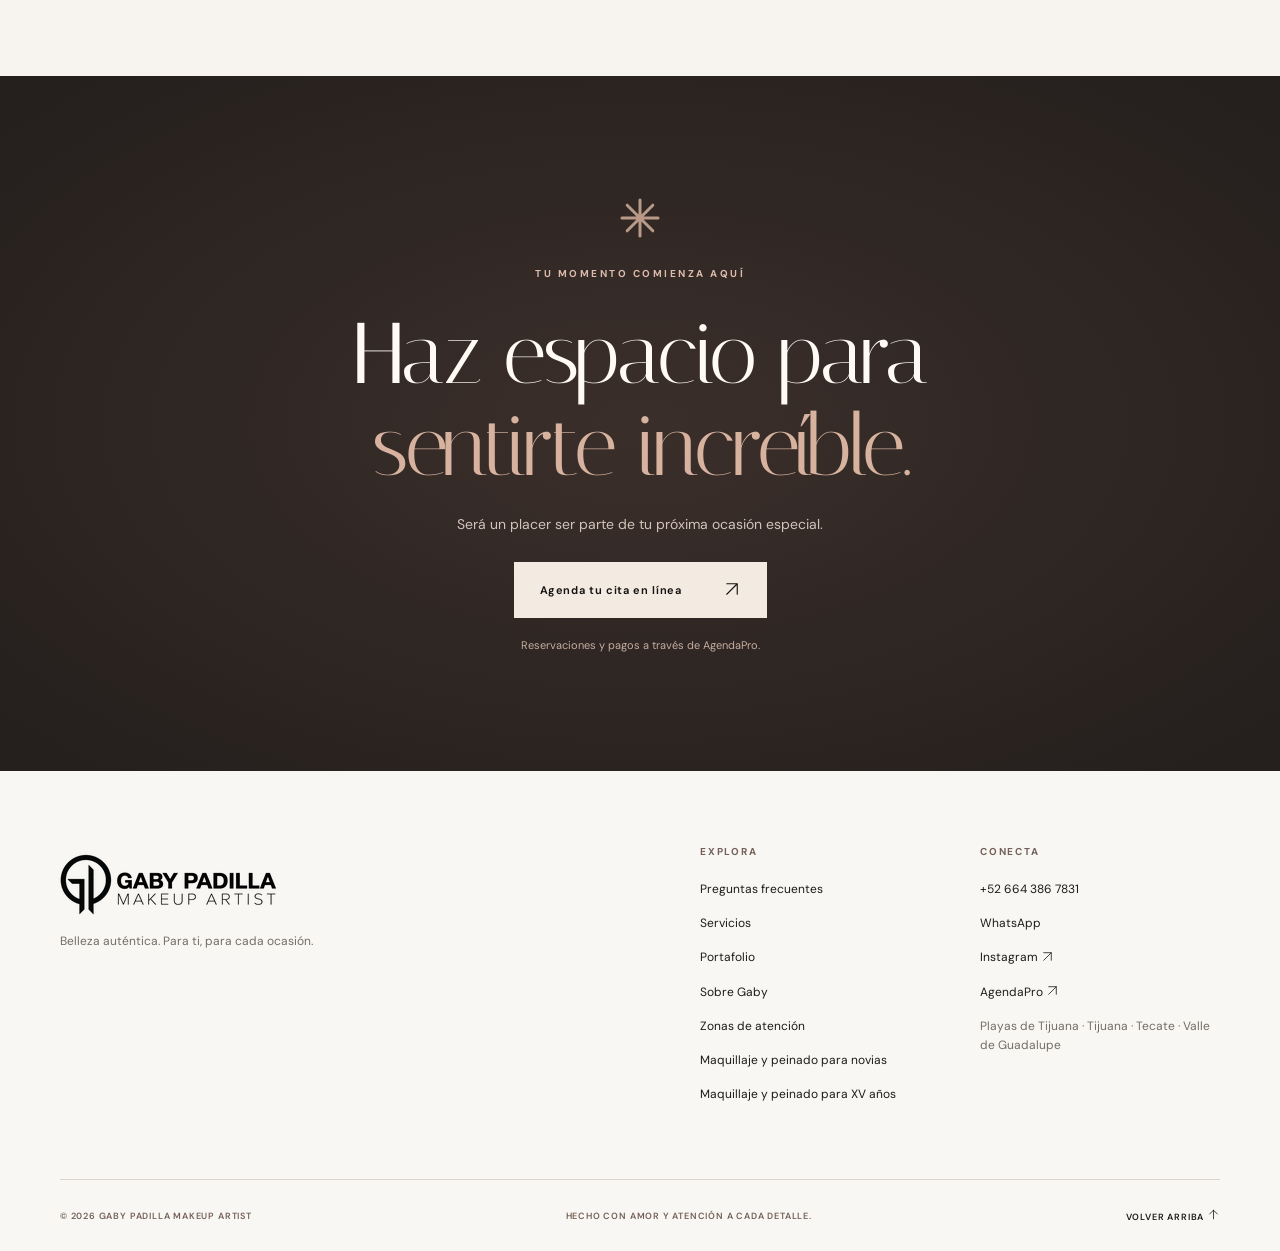
==== commit f3ff0f58: "Improve Tijuana SEO and responsive image delivery" ====
--- a/index.html
+++ b/index.html
@@ -2,24 +2,43 @@
 
 <html lang="es-MX">
 <head>
-<meta name="google-site-verification" content="m2ZRu9qvoMrTTmpwUwaTFYLB-1AMx6rx4oPY-HuKxSo" />
+    <meta name="google-site-verification" content="m2ZRu9qvoMrTTmpwUwaTFYLB-1AMx6rx4oPY-HuKxSo" />
 <meta charset="utf-8"/>
 <meta content="width=device-width, initial-scale=1" name="viewport"/>
 <meta content="#f7f4ef" name="theme-color"/>
-<meta content="Maquillista y cosmetóloga con 20 años de experiencia. Estudio en Playas de Tijuana; maquillaje y peinado para bodas y eventos en Tecate y Valle de Guadalupe." name="description"/>
+<meta content="Maquillaje y peinado en Tijuana para novias, XV años y eventos. Estudio en Playas de Tijuana, con 20 años de experiencia. Reserva tu cita." name="description"/>
 <meta content="website" property="og:type"/>
-<meta content="Maquillista profesional en Playas de Tijuana | Gaby Padilla" property="og:title"/>
-<meta content="Maquillista y cosmetóloga con 20 años de experiencia. Estudio en Playas de Tijuana; maquillaje y peinado para bodas y eventos en Tecate y Valle de Guadalupe." property="og:description"/>
+<meta content="Maquillaje y peinado en Tijuana | Gaby Padilla" property="og:title"/>
+<meta content="Maquillaje y peinado en Tijuana para novias, XV años y eventos. Estudio en Playas de Tijuana, con 20 años de experiencia. Reserva tu cita." property="og:description"/>
 <link href="assets/images/favicon.png" rel="icon" type="image/png"/>
 <link href="https://fonts.googleapis.com" rel="preconnect"/>
 <link crossorigin="" href="https://fonts.gstatic.com" rel="preconnect"/>
 <link href="https://fonts.googleapis.com/css2?family=DM+Sans:wght@400;450;500;550;600;650;700&amp;family=Italiana&amp;display=swap" rel="stylesheet"/>
-<link href="styles.css?v=studio-video-5" rel="stylesheet"/>
-<title>Maquillista profesional en Playas de Tijuana | Gaby Padilla</title>
-<meta content="noindex, nofollow, noarchive" name="robots"/><meta content="strict-origin-when-cross-origin" name="referrer"/><meta content="Gaby Padilla Makeup Artist" property="og:site_name"/><meta content="es_MX" property="og:locale"/><meta content="en_US" property="og:locale:alternate"/><meta content="Gaby Padilla, maquillista y cosmetóloga con 20 años de experiencia en Tijuana" property="og:image:alt"/><meta content="1200" property="og:image:width"/><meta content="630" property="og:image:height"/><meta content="summary_large_image" name="twitter:card"/><meta content="Maquillista profesional en Playas de Tijuana | Gaby Padilla" name="twitter:title"/><meta content="Maquillista y cosmetóloga con 20 años de experiencia. Estudio en Playas de Tijuana; maquillaje y peinado para bodas y eventos en Tecate y Valle de Guadalupe." name="twitter:description"/>
+<link href="styles.css?v=seo-mobile-20261102" rel="stylesheet"/>
+<title>Maquillaje y peinado en Tijuana | Gaby Padilla</title>
+<meta name="robots" content="noindex, nofollow, noarchive"/><meta content="strict-origin-when-cross-origin" name="referrer"/><meta content="Gaby Padilla Makeup Artist" property="og:site_name"/><meta content="es_MX" property="og:locale"/><meta content="en_US" property="og:locale:alternate"/><meta property="og:image:alt" content="Retrato de Gaby Padilla, maquillista en Playas de Tijuana, con brochas de maquillaje"><meta property="og:image:width" content="975"><meta property="og:image:height" content="975"><meta content="summary_large_image" name="twitter:card"/><meta content="Maquillaje y peinado en Tijuana | Gaby Padilla" name="twitter:title"/><meta content="Maquillaje y peinado en Tijuana para novias, XV años y eventos. Estudio en Playas de Tijuana, con 20 años de experiencia. Reserva tu cita." name="twitter:description"/>
 <!-- SEO URLs are generated by prepare_launch.py when domain is chosen. -->
-<meta content="assets/images/gaby-padilla-social-share.jpg" property="og:image"/><meta content="assets/images/gaby-padilla-social-share.jpg" name="twitter:image"/><script id="local-business-schema" type="application/ld+json">{"@context":"https://schema.org","@type":"BeautySalon","name":"Gaby Padilla Makeup Artist","description":"Maquillista y cosmetóloga con 20 años de experiencia. Estudio en Playas de Tijuana; maquillaje y peinado para bodas y eventos en Tecate y Valle de Guadalupe.","slogan":"Belleza auténtica","sameAs":["https://www.instagram.com/gabypadillamakeup/"],"areaServed":[{"@type":"Place","name":"Playas de Tijuana, Tijuana, Baja California, México"},{"@type":"City","name":"Tijuana, Baja California, México"},{"@type":"Place","name":"Valle de Guadalupe, Baja California, México"},{"@type":"City","name":"Tecate, Baja California, México"}],"currenciesAccepted":"MXN","hasOfferCatalog":{"@type":"OfferCatalog","name":"Servicios de belleza","itemListElement":[{"@type":"OfferCatalog","name":"Paquete de novia","itemListElement":[{"@type":"Offer","priceCurrency":"MXN","price":"12000","itemOffered":{"@type":"Service","name":"Paquete de novia"}}]},{"@type":"OfferCatalog","name":"Paquete de quinceañera","itemListElement":[{"@type":"Offer","priceCurrency":"MXN","price":"8000","itemOffered":{"@type":"Service","name":"Paquete de quinceañera"}}]},{"@type":"OfferCatalog","name":"Maquillaje y peinado social","itemListElement":[{"@type":"Offer","priceCurrency":"MXN","price":"2000","itemOffered":{"@type":"Service","name":"Maquillaje y peinado social","description":"Maquillaje y peinado coordinados contigo para complementar tus rasgos, vestuario y ocasión especial."}}]},{"@type":"OfferCatalog","name":"Maquillaje social","itemListElement":[{"@type":"Offer","priceCurrency":"MXN","price":"1500","itemOffered":{"@type":"Service","name":"Maquillaje social","description":"Maquillaje para fiestas y celebraciones; definimos el estilo juntas según tus rasgos, vestuario y evento."}}]},{"@type":"OfferCatalog","name":"Hydrafacial","itemListElement":[{"@type":"Offer","priceCurrency":"MXN","price":"1000","itemOffered":{"@type":"Service","name":"Hydrafacial","description":"Tratamiento que limpia y exfolia suavemente, extrae impurezas e hidrata para una piel de apariencia fresca."}}]},{"@type":"OfferCatalog","name":"Microdermoabrasión","itemListElement":[{"@type":"Offer","priceCurrency":"MXN","price":"1000","itemOffered":{"@type":"Service","name":"Microdermoabrasión","description":"Exfoliación mediante microdermoabrasión enfocada en renovar la superficie de la piel y mejorar su textura."}}]},{"@type":"OfferCatalog","name":"Facial combinado: Hydrafacial + microdermoabrasión","itemListElement":[{"@type":"Offer","priceCurrency":"MXN","price":"1200","itemOffered":{"@type":"Service","name":"Facial combinado: Hydrafacial + microdermoabrasión","description":"Tratamiento facial que combina Hydrafacial y microdermoabrasión en una misma sesión."}}]},{"@type":"OfferCatalog","name":"Depilación facial y perfilado de cejas","itemListElement":[{"@type":"Offer","priceCurrency":"MXN","price":"400","itemOffered":{"@type":"Service","name":"Depilación facial y perfilado de cejas","description":"Retiro de vello facial y perfilado de cejas; las zonas a trabajar se acuerdan al inicio de tu cita."}}]}]}}</script><script type="application/ld+json">{"@context": "https://schema.org", "@type": "VideoObject", "name": "Maquillaje y peinado detrás de cámaras en Tijuana", "description": "Una mirada detrás de cámaras al maquillaje profesional de ojos y peinado con ondas en el estudio de Gaby Padilla en Playas de Tijuana. Video sin sonido.", "thumbnailUrl": "https://jkgraphix11.github.io/gaby-padilla-website/assets/images/gaby-padilla-studio-video-poster.webp", "contentUrl": "https://jkgraphix11.github.io/gaby-padilla-website/assets/videos/gaby-padilla-behind-the-scenes-studio.mp4", "uploadDate": "2026-10-24T13:41:00-07:00", "duration": "PT51.92S", "inLanguage": "es", "isFamilyFriendly": true, "publisher": {"@type": "Organization", "name": "Gaby Padilla Makeup Artist"}}</script>
-<script type="application/ld+json">{"@context": "https://schema.org", "@type": "ImageObject", "contentUrl": "https://jkgraphix11.github.io/gaby-padilla-website/assets/images/gaby-padilla-maquillista-aplicando-maquillaje-tijuana.webp", "name": "Gaby Padilla Makeup Artist", "caption": "Gaby Padilla, maquillista en Playas de Tijuana, aplicando maquillaje a una clienta", "description": "Gaby Padilla, maquillista en Playas de Tijuana, aplicando maquillaje a una clienta", "width": 1089, "height": 1361, "inLanguage": "es"}</script>
+<script id="local-business-schema" type="application/ld+json">{"@context":"https://schema.org","@type":"BeautySalon","name":"Gaby Padilla Makeup Artist","description":"Maquillaje y peinado en Tijuana para novias, XV años y eventos. Estudio en Playas de Tijuana, con 20 años de experiencia. Reserva tu cita.","slogan":"Belleza auténtica","sameAs":["https://www.instagram.com/gabypadillamakeup/"],"areaServed":[{"@type":"Place","name":"Playas de Tijuana, Tijuana, Baja California, México"},{"@type":"City","name":"Tijuana, Baja California, México"},{"@type":"Place","name":"Valle de Guadalupe, Baja California, México"},{"@type":"City","name":"Tecate, Baja California, México"}],"currenciesAccepted":"MXN","hasOfferCatalog":{"@type":"OfferCatalog","name":"Servicios de belleza","itemListElement":[{"@type":"OfferCatalog","name":"Paquete de novia","itemListElement":[{"@type":"Offer","priceCurrency":"MXN","price":"12000","itemOffered":{"@type":"Service","name":"Paquete de novia"}}]},{"@type":"OfferCatalog","name":"Paquete de quinceañera","itemListElement":[{"@type":"Offer","priceCurrency":"MXN","price":"8000","itemOffered":{"@type":"Service","name":"Paquete de quinceañera"}}]},{"@type":"OfferCatalog","name":"Maquillaje y peinado social","itemListElement":[{"@type":"Offer","priceCurrency":"MXN","price":"2000","itemOffered":{"@type":"Service","name":"Maquillaje y peinado social","description":"Maquillaje y peinado coordinados contigo para complementar tus rasgos, vestuario y ocasión especial."}}]},{"@type":"OfferCatalog","name":"Maquillaje social","itemListElement":[{"@type":"Offer","priceCurrency":"MXN","price":"1500","itemOffered":{"@type":"Service","name":"Maquillaje social","description":"Maquillaje para fiestas y celebraciones; definimos el estilo juntas según tus rasgos, vestuario y evento."}}]},{"@type":"OfferCatalog","name":"Hydrafacial","itemListElement":[{"@type":"Offer","priceCurrency":"MXN","price":"1000","itemOffered":{"@type":"Service","name":"Hydrafacial","description":"Tratamiento que limpia y exfolia suavemente, extrae impurezas e hidrata para una piel de apariencia fresca."}}]},{"@type":"OfferCatalog","name":"Microdermoabrasión","itemListElement":[{"@type":"Offer","priceCurrency":"MXN","price":"1000","itemOffered":{"@type":"Service","name":"Microdermoabrasión","description":"Exfoliación mediante microdermoabrasión enfocada en renovar la superficie de la piel y mejorar su textura."}}]},{"@type":"OfferCatalog","name":"Facial combinado: Hydrafacial + microdermoabrasión","itemListElement":[{"@type":"Offer","priceCurrency":"MXN","price":"1200","itemOffered":{"@type":"Service","name":"Facial combinado: Hydrafacial + microdermoabrasión","description":"Tratamiento facial que combina Hydrafacial y microdermoabrasión en una misma sesión."}}]},{"@type":"OfferCatalog","name":"Depilación facial y perfilado de cejas","itemListElement":[{"@type":"Offer","priceCurrency":"MXN","price":"400","itemOffered":{"@type":"Service","name":"Depilación facial y perfilado de cejas","description":"Retiro de vello facial y perfilado de cejas; las zonas a trabajar se acuerdan al inicio de tu cita."}}]}]},"@id":"https://gabypadillamakeup.com/#business","url":"https://gabypadillamakeup.com/","logo":"https://gabypadillamakeup.com/assets/images/gaby-padilla-logo-responsive-720.webp","image":"https://gabypadillamakeup.com/assets/images/gaby-padilla-portrait-maquillista-tijuana.jpg","telephone":"+52-664-386-7831","priceRange":"MXN $400–$12,000"}</script><script type="application/ld+json">{"@context":"https://schema.org","@type":"VideoObject","name":"Maquillaje y peinado detrás de cámaras en Tijuana","description":"Una mirada detrás de cámaras al maquillaje profesional de ojos y peinado con ondas en el estudio de Gaby Padilla en Playas de Tijuana. Video sin sonido.","thumbnailUrl":"https://gabypadillamakeup.com/assets/images/gaby-padilla-studio-video-poster.webp","contentUrl":"https://gabypadillamakeup.com/assets/videos/gaby-padilla-behind-the-scenes-studio.mp4","uploadDate":"2026-10-24T13:41:00-07:00","duration":"PT51.92S","inLanguage":"es","isFamilyFriendly":true,"publisher":{"@type":"Organization","name":"Gaby Padilla Makeup Artist"}}</script>
+<script type="application/ld+json">{"@context":"https://schema.org","@type":"ImageObject","contentUrl":"https://gabypadillamakeup.com/assets/images/gaby-padilla-maquillista-aplicando-maquillaje-tijuana.webp","name":"Gaby Padilla Makeup Artist","caption":"Gaby Padilla, maquillista en Playas de Tijuana, aplicando maquillaje a una clienta","description":"Gaby Padilla, maquillista en Playas de Tijuana, aplicando maquillaje a una clienta","width":1089,"height":1361,"inLanguage":"es"}</script>
+
+
+
+
+
+
+
+
+
+<link rel="canonical" href="https://gabypadillamakeup.com/">
+<link rel="alternate" hreflang="es-MX" href="https://gabypadillamakeup.com/">
+<link rel="alternate" hreflang="en" href="https://gabypadillamakeup.com/en/">
+<link rel="alternate" hreflang="x-default" href="https://gabypadillamakeup.com/">
+<meta property="og:url" content="https://gabypadillamakeup.com/">
+<meta property="og:image" content="https://gabypadillamakeup.com/assets/images/gaby-padilla-portrait-maquillista-tijuana.jpg">
+<meta name="twitter:image" content="https://gabypadillamakeup.com/assets/images/gaby-padilla-portrait-maquillista-tijuana.jpg">
+<meta property="og:image:type" content="image/jpeg">
+<meta name="twitter:image:alt" content="Retrato de Gaby Padilla, maquillista en Playas de Tijuana, con brochas de maquillaje">
+<script id="primary-image-schema" type="application/ld+json">{"@context":"https://schema.org","@type":"WebPage","@id":"https://gabypadillamakeup.com/#webpage","url":"https://gabypadillamakeup.com/","inLanguage":"es-MX","mainEntity":{"@id":"https://gabypadillamakeup.com/#business"},"primaryImageOfPage":{"@type":"ImageObject","@id":"https://gabypadillamakeup.com/#portrait","url":"https://gabypadillamakeup.com/assets/images/gaby-padilla-portrait-maquillista-tijuana.jpg","contentUrl":"https://gabypadillamakeup.com/assets/images/gaby-padilla-portrait-maquillista-tijuana.jpg","width":975,"height":975,"caption":"Retrato de Gaby Padilla, maquillista en Playas de Tijuana, con brochas de maquillaje"}}</script>
 </head>
 <body>
 <a class="skip-link" href="#main">Ir al contenido</a>
@@ -30,7 +49,7 @@
 <header class="site-header" id="home">
 <div class="header-inner container-wide">
 <a aria-label="Gaby Padilla Makeup Artist" class="brand" href="#home">
-<img alt="Logotipo de Gaby Padilla Makeup Artist" decoding="async" height="724" src="assets/images/gaby-padilla-logo.png" width="2172"/>
+<img alt="Logotipo de Gaby Padilla Makeup Artist" decoding="async" height="240" sizes="240px" src="assets/images/gaby-padilla-logo-responsive-480.webp" srcset="assets/images/gaby-padilla-logo-responsive-240.webp 240w, assets/images/gaby-padilla-logo-responsive-480.webp 480w, assets/images/gaby-padilla-logo-responsive-720.webp 720w, assets/images/gaby-padilla-logo.png 2172w" width="720"/>
 </a>
 <nav aria-label="Navegación principal" class="nav" id="primary-nav"><a href="#home" aria-current="page">Inicio</a><a href="novias/">Novias</a><a href="xv-anos/">XV años</a><a href="#servicios">Servicios</a><a href="#portafolio">Portafolio</a><a href="#gaby">Sobre Gaby</a><a href="tienda/">Tienda</a></nav>
 <div class="header-actions">
@@ -39,14 +58,15 @@
 </div>
 <button aria-controls="mobile-menu" aria-expanded="false" aria-label="Abrir menú" class="menu-toggle" id="menu-toggle" type="button"><span></span><span></span></button>
 </div>
-<nav aria-label="Navegación móvil" class="mobile-menu" hidden="" id="mobile-menu"><div class="mobile-menu-top"><div class="mobile-menu-brand"><img src="assets/images/gaby-padilla-logo.png" alt="Gaby Padilla Makeup Artist" width="2172" height="724"/></div><button class="mobile-menu-close" id="menu-close" type="button" aria-label="Cerrar menú"><span>Cerrar</span><svg class="icon" viewBox="0 0 24 24" width="24" height="24" fill="none" stroke="currentColor" stroke-width="1.5" stroke-linecap="round" aria-hidden="true" focusable="false"><path d="m6 6 12 12M6 18 18 6"/></svg></button></div><a href="#home" aria-current="page">Inicio</a><a href="novias/">Novias</a><a href="xv-anos/">XV años</a><a href="#servicios">Servicios</a><a href="#portafolio">Portafolio</a><a href="#gaby">Sobre Gaby</a><a href="#preguntas">Preguntas</a><a data-booking="" href="https://gabypadillamakeupartist.site.agendapro.com/mx/sucursal/578261" target="_blank" rel="noopener noreferrer">Reservar cita</a><a href="tienda/">Tienda</a></nav>
+<nav aria-label="Navegación móvil" class="mobile-menu" hidden="" id="mobile-menu"><div class="mobile-menu-top"><div class="mobile-menu-brand"><img alt="Gaby Padilla Makeup Artist" decoding="async" height="240" sizes="240px" src="assets/images/gaby-padilla-logo-responsive-480.webp" srcset="assets/images/gaby-padilla-logo-responsive-240.webp 240w, assets/images/gaby-padilla-logo-responsive-480.webp 480w, assets/images/gaby-padilla-logo-responsive-720.webp 720w, assets/images/gaby-padilla-logo.png 2172w" width="720"/></div><button class="mobile-menu-close" id="menu-close" type="button" aria-label="Cerrar menú"><span>Cerrar</span><svg class="icon" viewBox="0 0 24 24" width="24" height="24" fill="none" stroke="currentColor" stroke-width="1.5" stroke-linecap="round" aria-hidden="true" focusable="false"><path d="m6 6 12 12M6 18 18 6"/></svg></button></div><a href="#home" aria-current="page">Inicio</a><a href="novias/">Novias</a><a href="xv-anos/">XV años</a><a href="#servicios">Servicios</a><a href="#portafolio">Portafolio</a><a href="#gaby">Sobre Gaby</a><a href="#preguntas">Preguntas</a><a data-booking="" href="https://gabypadillamakeupartist.site.agendapro.com/mx/sucursal/578261" target="_blank" rel="noopener noreferrer">Reservar cita</a><a href="tienda/">Tienda</a></nav>
 </header>
 <main id="main">
 <section aria-labelledby="hero-heading" class="hero">
 <div class="hero-copy">
 <div class="hero-copy-inner">
 <div class="eyebrow"><span>MAQUILLAJE PROFESIONAL · PLAYAS DE TIJUANA</span></div>
-<h1 id="hero-heading"><span>Tu belleza,</span><br/><em>tu esencia.</em></h1>
+<h1 class="seo-heading" id="hero-heading"><span>Maquillista profesional</span><br/><em>en Tijuana</em></h1>
+<p class="hero-tagline">Tu belleza, tu esencia.</p>
 <p class="hero-description">Maquillaje profesional para novias, XV años y eventos especiales, peinado y cuidado de la piel desde Playas de Tijuana, con atención en Tijuana, Tecate y Valle de Guadalupe.</p>
 <div class="hero-buttons">
 <a class="btn btn-dark btn-large" data-booking="" href="https://gabypadillamakeupartist.site.agendapro.com/mx/sucursal/578261" rel="noopener noreferrer" target="_blank"><span>Reserva tu cita</span><span aria-hidden="true"><svg class="icon icon-arrow-up-right" viewBox="0 0 24 24" width="24" height="24" fill="none" stroke="currentColor" stroke-width="1.5" stroke-linecap="round" stroke-linejoin="round" aria-hidden="true" focusable="false"><path d="M5 19 19 5M5 5h14v14"/></svg></span></a>
@@ -56,24 +76,24 @@
 </div>
 </div>
 <div class="hero-media">
-<img alt="Gaby Padilla, maquillista y cosmetóloga con 20 años de experiencia en Tijuana" decoding="async" fetchpriority="high" height="1378" src="assets/images/gaby-padilla-hero-actualizado.webp" width="1102" style="object-position:center top"/>
+<img alt="Gaby Padilla, maquillista y cosmetóloga con 20 años de experiencia en Tijuana" decoding="async" fetchpriority="high" height="1378" sizes="(max-width: 600px) 100vw, 50vw" src="assets/images/gaby-padilla-hero-actualizado.webp" srcset="assets/images/gaby-padilla-hero-actualizado-responsive-480.webp 480w, assets/images/gaby-padilla-hero-actualizado-responsive-768.webp 768w, assets/images/gaby-padilla-hero-actualizado.webp 1102w" style="object-position:center top" width="1102"/>
 <span class="hero-image-caption">GABY PADILLA <span class="little-dot"><svg class="icon icon-sparkle" viewBox="0 0 24 24" width="24" height="24" fill="none" stroke="currentColor" stroke-width="1.5" stroke-linecap="round" stroke-linejoin="round" aria-hidden="true" focusable="false"><path d="m12 2 2.6 7.4L22 12l-7.4 2.6L12 22l-2.6-7.4L2 12l7.4-2.6Z"/></svg></span> MAKEUP ARTIST</span>
 <span class="hero-index">01 / 04</span>
 </div>
 </section>
-<div aria-label="Especialidades" class="identity-band">
+<div aria-hidden="true" class="identity-band">
 <div aria-hidden="true" class="identity-track"><span class="identity-group">BRIDAL MAKEUP <b><svg class="icon icon-asterisk" viewBox="0 0 24 24" width="24" height="24" fill="none" stroke="currentColor" stroke-width="1.5" stroke-linecap="round" stroke-linejoin="round" aria-hidden="true" focusable="false"><path d="M12 3v18M3 12h18M5.6 5.6l12.8 12.8M5.6 18.4 18.4 5.6"/></svg></b> XV AÑOS <b><svg class="icon icon-asterisk" viewBox="0 0 24 24" width="24" height="24" fill="none" stroke="currentColor" stroke-width="1.5" stroke-linecap="round" stroke-linejoin="round" aria-hidden="true" focusable="false"><path d="M12 3v18M3 12h18M5.6 5.6l12.8 12.8M5.6 18.4 18.4 5.6"/></svg></b> SOFT GLAM <b><svg class="icon icon-asterisk" viewBox="0 0 24 24" width="24" height="24" fill="none" stroke="currentColor" stroke-width="1.5" stroke-linecap="round" stroke-linejoin="round" aria-hidden="true" focusable="false"><path d="M12 3v18M3 12h18M5.6 5.6l12.8 12.8M5.6 18.4 18.4 5.6"/></svg></b> SKINCARE <b><svg class="icon icon-asterisk" viewBox="0 0 24 24" width="24" height="24" fill="none" stroke="currentColor" stroke-width="1.5" stroke-linecap="round" stroke-linejoin="round" aria-hidden="true" focusable="false"><path d="M12 3v18M3 12h18M5.6 5.6l12.8 12.8M5.6 18.4 18.4 5.6"/></svg></b> HAIRSTYLING <b><svg class="icon icon-asterisk" viewBox="0 0 24 24" width="24" height="24" fill="none" stroke="currentColor" stroke-width="1.5" stroke-linecap="round" stroke-linejoin="round" aria-hidden="true" focusable="false"><path d="M12 3v18M3 12h18M5.6 5.6l12.8 12.8M5.6 18.4 18.4 5.6"/></svg></b> BRIDAL MAKEUP <b><svg class="icon icon-asterisk" viewBox="0 0 24 24" width="24" height="24" fill="none" stroke="currentColor" stroke-width="1.5" stroke-linecap="round" stroke-linejoin="round" aria-hidden="true" focusable="false"><path d="M12 3v18M3 12h18M5.6 5.6l12.8 12.8M5.6 18.4 18.4 5.6"/></svg></b> XV AÑOS <b><svg class="icon icon-asterisk" viewBox="0 0 24 24" width="24" height="24" fill="none" stroke="currentColor" stroke-width="1.5" stroke-linecap="round" stroke-linejoin="round" aria-hidden="true" focusable="false"><path d="M12 3v18M3 12h18M5.6 5.6l12.8 12.8M5.6 18.4 18.4 5.6"/></svg></b> SOFT GLAM <b><svg class="icon icon-asterisk" viewBox="0 0 24 24" width="24" height="24" fill="none" stroke="currentColor" stroke-width="1.5" stroke-linecap="round" stroke-linejoin="round" aria-hidden="true" focusable="false"><path d="M12 3v18M3 12h18M5.6 5.6l12.8 12.8M5.6 18.4 18.4 5.6"/></svg></b> SKINCARE <b><svg class="icon icon-asterisk" viewBox="0 0 24 24" width="24" height="24" fill="none" stroke="currentColor" stroke-width="1.5" stroke-linecap="round" stroke-linejoin="round" aria-hidden="true" focusable="false"><path d="M12 3v18M3 12h18M5.6 5.6l12.8 12.8M5.6 18.4 18.4 5.6"/></svg></b> HAIRSTYLING <b><svg class="icon icon-asterisk" viewBox="0 0 24 24" width="24" height="24" fill="none" stroke="currentColor" stroke-width="1.5" stroke-linecap="round" stroke-linejoin="round" aria-hidden="true" focusable="false"><path d="M12 3v18M3 12h18M5.6 5.6l12.8 12.8M5.6 18.4 18.4 5.6"/></svg></b> </span><span class="identity-group">BRIDAL MAKEUP <b><svg class="icon icon-asterisk" viewBox="0 0 24 24" width="24" height="24" fill="none" stroke="currentColor" stroke-width="1.5" stroke-linecap="round" stroke-linejoin="round" aria-hidden="true" focusable="false"><path d="M12 3v18M3 12h18M5.6 5.6l12.8 12.8M5.6 18.4 18.4 5.6"/></svg></b> XV AÑOS <b><svg class="icon icon-asterisk" viewBox="0 0 24 24" width="24" height="24" fill="none" stroke="currentColor" stroke-width="1.5" stroke-linecap="round" stroke-linejoin="round" aria-hidden="true" focusable="false"><path d="M12 3v18M3 12h18M5.6 5.6l12.8 12.8M5.6 18.4 18.4 5.6"/></svg></b> SOFT GLAM <b><svg class="icon icon-asterisk" viewBox="0 0 24 24" width="24" height="24" fill="none" stroke="currentColor" stroke-width="1.5" stroke-linecap="round" stroke-linejoin="round" aria-hidden="true" focusable="false"><path d="M12 3v18M3 12h18M5.6 5.6l12.8 12.8M5.6 18.4 18.4 5.6"/></svg></b> SKINCARE <b><svg class="icon icon-asterisk" viewBox="0 0 24 24" width="24" height="24" fill="none" stroke="currentColor" stroke-width="1.5" stroke-linecap="round" stroke-linejoin="round" aria-hidden="true" focusable="false"><path d="M12 3v18M3 12h18M5.6 5.6l12.8 12.8M5.6 18.4 18.4 5.6"/></svg></b> HAIRSTYLING <b><svg class="icon icon-asterisk" viewBox="0 0 24 24" width="24" height="24" fill="none" stroke="currentColor" stroke-width="1.5" stroke-linecap="round" stroke-linejoin="round" aria-hidden="true" focusable="false"><path d="M12 3v18M3 12h18M5.6 5.6l12.8 12.8M5.6 18.4 18.4 5.6"/></svg></b> BRIDAL MAKEUP <b><svg class="icon icon-asterisk" viewBox="0 0 24 24" width="24" height="24" fill="none" stroke="currentColor" stroke-width="1.5" stroke-linecap="round" stroke-linejoin="round" aria-hidden="true" focusable="false"><path d="M12 3v18M3 12h18M5.6 5.6l12.8 12.8M5.6 18.4 18.4 5.6"/></svg></b> XV AÑOS <b><svg class="icon icon-asterisk" viewBox="0 0 24 24" width="24" height="24" fill="none" stroke="currentColor" stroke-width="1.5" stroke-linecap="round" stroke-linejoin="round" aria-hidden="true" focusable="false"><path d="M12 3v18M3 12h18M5.6 5.6l12.8 12.8M5.6 18.4 18.4 5.6"/></svg></b> SOFT GLAM <b><svg class="icon icon-asterisk" viewBox="0 0 24 24" width="24" height="24" fill="none" stroke="currentColor" stroke-width="1.5" stroke-linecap="round" stroke-linejoin="round" aria-hidden="true" focusable="false"><path d="M12 3v18M3 12h18M5.6 5.6l12.8 12.8M5.6 18.4 18.4 5.6"/></svg></b> SKINCARE <b><svg class="icon icon-asterisk" viewBox="0 0 24 24" width="24" height="24" fill="none" stroke="currentColor" stroke-width="1.5" stroke-linecap="round" stroke-linejoin="round" aria-hidden="true" focusable="false"><path d="M12 3v18M3 12h18M5.6 5.6l12.8 12.8M5.6 18.4 18.4 5.6"/></svg></b> HAIRSTYLING <b><svg class="icon icon-asterisk" viewBox="0 0 24 24" width="24" height="24" fill="none" stroke="currentColor" stroke-width="1.5" stroke-linecap="round" stroke-linejoin="round" aria-hidden="true" focusable="false"><path d="M12 3v18M3 12h18M5.6 5.6l12.8 12.8M5.6 18.4 18.4 5.6"/></svg></b> </span></div>
 </div>
 <section aria-labelledby="services-heading" class="section services-section">
 <div class="container">
 <div class="section-heading centered" id="servicios">
 <span class="eyebrow">EXPERIENCIAS DE BELLEZA</span>
-<h2 id="services-heading"><span>Para cada momento</span><br/><em>que merece brillar.</em></h2>
+<h2 id="services-heading"><span>Maquillaje y peinado</span><br/><em>en Tijuana</em></h2>
 <p>Servicios personalizados, diseñados alrededor de ti y de lo que hace especial tu ocasión.</p>
 </div>
 <div class="feature-grid">
 <article class="feature-card feature-bride" data-internal-service="true">
-<div class="feature-image"><img alt="Gaby Padilla aplicando maquillaje profesional a una clienta con un paisaje de viñedos al fondo" decoding="async" fetchpriority="low" height="1671" loading="lazy" src="assets/images/gaby-padilla-maquillaje-evento-entre-vinedos.webp" width="941"/></div>
+<div class="feature-image"><img alt="Gaby Padilla aplicando maquillaje profesional a una clienta con un paisaje de viñedos al fondo" decoding="async" fetchpriority="low" height="1671" loading="lazy" sizes="(max-width: 600px) calc(100vw - 38px), (max-width: 1100px) calc((100vw - 92px) / 2), 568px" src="assets/images/gaby-padilla-maquillaje-evento-entre-vinedos.webp" srcset="assets/images/gaby-padilla-maquillaje-evento-entre-vinedos-responsive-480.webp 480w, assets/images/gaby-padilla-maquillaje-evento-entre-vinedos-responsive-768.webp 768w, assets/images/gaby-padilla-maquillaje-evento-entre-vinedos.webp 941w" width="941"/></div>
 <div class="feature-overlay"></div>
 <div class="feature-copy">
 <span class="feature-number">01 / SIGNATURE</span>
@@ -83,7 +103,7 @@
 </div>
 </article>
 <article class="feature-card feature-xv" data-internal-service="true">
-<div class="feature-image"><img alt="Quinceañera con maquillaje profesional, corona y vestido rojo" decoding="async" fetchpriority="low" height="1402" loading="lazy" src="assets/images/quinceanera-maquillaje-corona-vestido-rojo-actualizado.webp" width="1122" style="object-position:center top"/></div>
+<div class="feature-image"><img alt="Quinceañera con maquillaje profesional, corona y vestido rojo" decoding="async" fetchpriority="low" height="1402" loading="lazy" sizes="(max-width: 600px) calc(100vw - 38px), (max-width: 1100px) calc((100vw - 92px) / 2), 568px" src="assets/images/quinceanera-maquillaje-corona-vestido-rojo-actualizado.webp" srcset="assets/images/quinceanera-maquillaje-corona-vestido-rojo-actualizado-responsive-480.webp 480w, assets/images/quinceanera-maquillaje-corona-vestido-rojo-actualizado-responsive-768.webp 768w, assets/images/quinceanera-maquillaje-corona-vestido-rojo-actualizado.webp 1122w" style="object-position:center top" width="1122"/></div>
 <div class="feature-overlay"></div>
 <div class="feature-copy">
 <span class="feature-number">02 / SIGNATURE</span>
@@ -103,7 +123,7 @@
 </div>
 </section>
 <section aria-label="Gaby Padilla Makeup Artist" class="portrait-break">
-<div class="portrait-break-img"><img alt="Gaby Padilla maquillista con su equipo en el estudio de Playas de Tijuana" decoding="async" fetchpriority="low" height="941" loading="lazy" src="assets/images/gaby-padilla-estudio-transparente.png" width="1672"/></div>
+<div class="portrait-break-img"><img alt="Gaby Padilla maquillista con su equipo en el estudio de Playas de Tijuana" decoding="async" fetchpriority="low" height="941" loading="lazy" sizes="(max-width: 600px) 100vw, (max-width: 1550px) 68vw, 1208px" src="assets/images/gaby-padilla-estudio-transparente-responsive-1672.webp" srcset="assets/images/gaby-padilla-estudio-transparente-responsive-640.webp 640w, assets/images/gaby-padilla-estudio-transparente-responsive-960.webp 960w, assets/images/gaby-padilla-estudio-transparente-responsive-1672.webp 1672w" width="1672"/></div>
 </section>
 <section aria-labelledby="portfolio-heading" class="section portfolio-section" id="portafolio" data-portfolio-set data-initial-count="6" data-photo-type="makeup">
 <div class="container">
@@ -111,7 +131,7 @@
 <div><span class="eyebrow">EL RESULTADO HABLA</span><h2 id="portfolio-heading"><span>Belleza real.</span><br/><em>Momentos reales.</em></h2></div>
 <p>Cada rostro y cada ocasión tienen su propia historia. Un vistazo a algunos momentos detrás del espejo.</p>
 </div>
-<div class="portfolio-grid"><figure class="portfolio-photo photo-tall"><img alt="Maquillaje social con ojos definidos, mejillas rosadas y labios rosa con brillo" decoding="async" fetchpriority="low" height="1447" loading="lazy" src="assets/images/maquillaje-social-labios-rosados-clienta.webp" width="1087"/><figcaption>Maquillaje social</figcaption></figure><figure class="portfolio-photo photo-short"><img src="assets/images/maquillaje-labios-rojos-cabello-lacio.webp" width="1121" height="1403" alt="Labios rojos, un clásico" loading="lazy" decoding="async"/><figcaption>Labios rojos, un clásico</figcaption></figure><figure class="portfolio-photo photo-short"><img alt="Maquillaje social con labios nude y peinado de ondas oscuras en Tijuana" decoding="async" height="1176" loading="lazy" src="assets/images/maquillaje-social-soft-glam-ondas-editado.webp" width="941"/><figcaption>Soft glam & ondas</figcaption></figure><figure class="portfolio-photo photo-short"><img alt="Maquillaje para evento con labios rosados y vestido verde" decoding="async" height="1800" loading="lazy" src="assets/images/maquillaje-social-labios-rosa-vestido-verde-editado.webp" width="1286"/><figcaption>Un look muy personal</figcaption></figure><figure class="portfolio-photo photo-short"><img src="assets/images/maquillaje-rosa-recogido-eventos.webp" width="1122" height="1402" alt="Tonos rosados para celebrar" loading="lazy" decoding="async"/><figcaption>Tonos rosados para celebrar</figcaption></figure><figure class="portfolio-photo photo-short"><img src="assets/images/maquillaje-neutro-labios-brillo.webp" width="1400" height="1750" alt="Un brillo suave y natural" loading="lazy" decoding="async"/><figcaption>Un brillo suave y natural</figcaption></figure></div><div class="gallery-expansion-controls"><button type="button" class="btn btn-dark gallery-toggle" data-gallery-toggle data-show-label="Quiero ver más fotos de maquillaje" data-hide-label="Ver menos fotos de maquillaje" aria-expanded="false" aria-controls="more-makeup-photos" hidden><span>Quiero ver más fotos de maquillaje</span></button><p class="gallery-visible-count" data-gallery-summary aria-live="polite">Mostrando 6 de 13 fotos de maquillaje</p></div><div class="gallery-more" id="more-makeup-photos"><div class="portfolio-grid"><figure class="portfolio-photo photo-short"><img alt="Gaby Padilla realizando maquillaje profesional a una clienta en su estudio" decoding="async" fetchpriority="low" height="1448" loading="lazy" src="assets/images/gaby-padilla-maquillaje-detras-del-look.webp" width="1086"/><figcaption>Detrás del look</figcaption></figure><figure class="portfolio-photo photo-short"><img alt="Gaby maquillando los ojos de una clienta para un evento especial" decoding="async" height="1280" loading="lazy" src="assets/images/gaby-padilla-aplicacion-maquillaje-profesional.webp" width="852"/><figcaption>Precisión en la mirada</figcaption></figure><figure class="portfolio-photo photo-short"><img alt="Preparación de novia con velo durante los arreglos antes de su boda" decoding="async" height="1400" loading="lazy" src="assets/images/preparacion-novia-velo-blanco-negro-editado.webp" width="1400"/><figcaption>Instantes de novia</figcaption></figure><figure class="portfolio-photo photo-short"><img src="assets/images/peinado-recogido-textura-eventos.webp" width="1122" height="1402" alt="Un recogido con elegancia" loading="lazy" decoding="async"/><figcaption>Un recogido con elegancia</figcaption></figure><figure class="portfolio-photo photo-short"><img src="assets/images/maquillaje-mirada-definida-coleta.webp" width="1121" height="1403" alt="Mirada definida, sonrisa luminosa" loading="lazy" decoding="async"/><figcaption>Mirada definida, sonrisa luminosa</figcaption></figure><figure class="portfolio-photo photo-short"><img src="assets/images/maquillaje-dorado-labios-frambuesa.webp" width="1122" height="1402" alt="Ojos dorados, labios frambuesa" loading="lazy" decoding="async"/><figcaption>Ojos dorados, labios frambuesa</figcaption></figure><figure class="portfolio-photo photo-short"><img src="assets/images/maquillaje-malva-ondas-suaves.webp" width="1254" height="1254" alt="Malva suave y ondas delicadas" loading="lazy" decoding="async"/><figcaption>Malva suave y ondas delicadas</figcaption></figure></div></div>
+<div class="portfolio-grid"><figure class="portfolio-photo photo-tall"><img alt="Maquillaje social con ojos definidos, mejillas rosadas y labios rosa con brillo" decoding="async" fetchpriority="low" height="1447" loading="lazy" sizes="(max-width: 600px) calc((100vw - 50px) / 2), (max-width: 1000px) calc((100vw - 84px) / 2), (max-width: 1252px) calc((100vw - 132px) / 3), 374px" src="assets/images/maquillaje-social-labios-rosados-clienta.webp" srcset="assets/images/maquillaje-social-labios-rosados-clienta-responsive-480.webp 480w, assets/images/maquillaje-social-labios-rosados-clienta-responsive-768.webp 768w, assets/images/maquillaje-social-labios-rosados-clienta.webp 1087w" width="1087"/><figcaption>Maquillaje social</figcaption></figure><figure class="portfolio-photo photo-short"><img alt="Labios rojos, un clásico" decoding="async" height="1403" loading="lazy" sizes="(max-width: 600px) calc((100vw - 50px) / 2), (max-width: 1000px) calc((100vw - 84px) / 2), (max-width: 1252px) calc((100vw - 132px) / 3), 374px" src="assets/images/maquillaje-labios-rojos-cabello-lacio.webp" srcset="assets/images/maquillaje-labios-rojos-cabello-lacio-responsive-480.webp 480w, assets/images/maquillaje-labios-rojos-cabello-lacio-responsive-768.webp 768w, assets/images/maquillaje-labios-rojos-cabello-lacio.webp 1121w" width="1121"/><figcaption>Labios rojos, un clásico</figcaption></figure><figure class="portfolio-photo photo-short"><img alt="Maquillaje social con labios nude y peinado de ondas oscuras en Tijuana" decoding="async" height="1176" loading="lazy" sizes="(max-width: 600px) calc((100vw - 50px) / 2), (max-width: 1000px) calc((100vw - 84px) / 2), (max-width: 1252px) calc((100vw - 132px) / 3), 374px" src="assets/images/maquillaje-social-soft-glam-ondas-editado.webp" srcset="assets/images/maquillaje-social-soft-glam-ondas-editado-responsive-480.webp 480w, assets/images/maquillaje-social-soft-glam-ondas-editado-responsive-768.webp 768w, assets/images/maquillaje-social-soft-glam-ondas-editado.webp 941w" width="941"/><figcaption>Soft glam & ondas</figcaption></figure><figure class="portfolio-photo photo-short"><img alt="Maquillaje para evento con labios rosados y vestido verde" decoding="async" height="1800" loading="lazy" sizes="(max-width: 600px) calc((100vw - 50px) / 2), (max-width: 1000px) calc((100vw - 84px) / 2), (max-width: 1252px) calc((100vw - 132px) / 3), 374px" src="assets/images/maquillaje-social-labios-rosa-vestido-verde-editado.webp" srcset="assets/images/maquillaje-social-labios-rosa-vestido-verde-editado-responsive-480.webp 480w, assets/images/maquillaje-social-labios-rosa-vestido-verde-editado-responsive-768.webp 768w, assets/images/maquillaje-social-labios-rosa-vestido-verde-editado.webp 1286w" width="1286"/><figcaption>Un look muy personal</figcaption></figure><figure class="portfolio-photo photo-short"><img alt="Tonos rosados para celebrar" decoding="async" height="1402" loading="lazy" sizes="(max-width: 600px) calc((100vw - 50px) / 2), (max-width: 1000px) calc((100vw - 84px) / 2), (max-width: 1252px) calc((100vw - 132px) / 3), 374px" src="assets/images/maquillaje-rosa-recogido-eventos.webp" srcset="assets/images/maquillaje-rosa-recogido-eventos-responsive-480.webp 480w, assets/images/maquillaje-rosa-recogido-eventos-responsive-768.webp 768w, assets/images/maquillaje-rosa-recogido-eventos.webp 1122w" width="1122"/><figcaption>Tonos rosados para celebrar</figcaption></figure><figure class="portfolio-photo photo-short"><img alt="Un brillo suave y natural" decoding="async" height="1750" loading="lazy" sizes="(max-width: 600px) calc((100vw - 50px) / 2), (max-width: 1000px) calc((100vw - 84px) / 2), (max-width: 1252px) calc((100vw - 132px) / 3), 374px" src="assets/images/maquillaje-neutro-labios-brillo.webp" srcset="assets/images/maquillaje-neutro-labios-brillo-responsive-480.webp 480w, assets/images/maquillaje-neutro-labios-brillo-responsive-768.webp 768w, assets/images/maquillaje-neutro-labios-brillo.webp 1400w" width="1400"/><figcaption>Un brillo suave y natural</figcaption></figure></div><div class="gallery-expansion-controls"><button type="button" class="btn btn-dark gallery-toggle" data-gallery-toggle data-show-label="Quiero ver más fotos de maquillaje" data-hide-label="Ver menos fotos de maquillaje" aria-expanded="false" aria-controls="more-makeup-photos" hidden><span>Quiero ver más fotos de maquillaje</span></button><p class="gallery-visible-count" data-gallery-summary aria-live="polite">Mostrando 6 de 13 fotos de maquillaje</p></div><div class="gallery-more" id="more-makeup-photos"><div class="portfolio-grid"><figure class="portfolio-photo photo-short"><img alt="Gaby Padilla realizando maquillaje profesional a una clienta en su estudio" decoding="async" fetchpriority="low" height="1448" loading="lazy" sizes="(max-width: 600px) calc((100vw - 50px) / 2), (max-width: 1000px) calc((100vw - 84px) / 2), (max-width: 1252px) calc((100vw - 132px) / 3), 374px" src="assets/images/gaby-padilla-maquillaje-detras-del-look.webp" srcset="assets/images/gaby-padilla-maquillaje-detras-del-look-responsive-480.webp 480w, assets/images/gaby-padilla-maquillaje-detras-del-look-responsive-768.webp 768w, assets/images/gaby-padilla-maquillaje-detras-del-look.webp 1086w" width="1086"/><figcaption>Detrás del look</figcaption></figure><figure class="portfolio-photo photo-short"><img alt="Gaby maquillando los ojos de una clienta para un evento especial" decoding="async" height="1280" loading="lazy" sizes="(max-width: 600px) calc((100vw - 50px) / 2), (max-width: 1000px) calc((100vw - 84px) / 2), (max-width: 1252px) calc((100vw - 132px) / 3), 374px" src="assets/images/gaby-padilla-aplicacion-maquillaje-profesional.webp" srcset="assets/images/gaby-padilla-aplicacion-maquillaje-profesional-responsive-480.webp 480w, assets/images/gaby-padilla-aplicacion-maquillaje-profesional-responsive-768.webp 768w, assets/images/gaby-padilla-aplicacion-maquillaje-profesional.webp 852w" width="852"/><figcaption>Precisión en la mirada</figcaption></figure><figure class="portfolio-photo photo-short"><img alt="Preparación de novia con velo durante los arreglos antes de su boda" decoding="async" height="1400" loading="lazy" sizes="(max-width: 600px) calc((100vw - 50px) / 2), (max-width: 1000px) calc((100vw - 84px) / 2), (max-width: 1252px) calc((100vw - 132px) / 3), 374px" src="assets/images/preparacion-novia-velo-blanco-negro-editado.webp" srcset="assets/images/preparacion-novia-velo-blanco-negro-editado-responsive-480.webp 480w, assets/images/preparacion-novia-velo-blanco-negro-editado-responsive-768.webp 768w, assets/images/preparacion-novia-velo-blanco-negro-editado.webp 1400w" width="1400"/><figcaption>Instantes de novia</figcaption></figure><figure class="portfolio-photo photo-short"><img alt="Un recogido con elegancia" decoding="async" height="1402" loading="lazy" sizes="(max-width: 600px) calc((100vw - 50px) / 2), (max-width: 1000px) calc((100vw - 84px) / 2), (max-width: 1252px) calc((100vw - 132px) / 3), 374px" src="assets/images/peinado-recogido-textura-eventos.webp" srcset="assets/images/peinado-recogido-textura-eventos-responsive-480.webp 480w, assets/images/peinado-recogido-textura-eventos-responsive-768.webp 768w, assets/images/peinado-recogido-textura-eventos.webp 1122w" width="1122"/><figcaption>Un recogido con elegancia</figcaption></figure><figure class="portfolio-photo photo-short"><img alt="Mirada definida, sonrisa luminosa" decoding="async" height="1403" loading="lazy" sizes="(max-width: 600px) calc((100vw - 50px) / 2), (max-width: 1000px) calc((100vw - 84px) / 2), (max-width: 1252px) calc((100vw - 132px) / 3), 374px" src="assets/images/maquillaje-mirada-definida-coleta.webp" srcset="assets/images/maquillaje-mirada-definida-coleta-responsive-480.webp 480w, assets/images/maquillaje-mirada-definida-coleta-responsive-768.webp 768w, assets/images/maquillaje-mirada-definida-coleta.webp 1121w" width="1121"/><figcaption>Mirada definida, sonrisa luminosa</figcaption></figure><figure class="portfolio-photo photo-short"><img alt="Ojos dorados, labios frambuesa" decoding="async" height="1402" loading="lazy" sizes="(max-width: 600px) calc((100vw - 50px) / 2), (max-width: 1000px) calc((100vw - 84px) / 2), (max-width: 1252px) calc((100vw - 132px) / 3), 374px" src="assets/images/maquillaje-dorado-labios-frambuesa.webp" srcset="assets/images/maquillaje-dorado-labios-frambuesa-responsive-480.webp 480w, assets/images/maquillaje-dorado-labios-frambuesa-responsive-768.webp 768w, assets/images/maquillaje-dorado-labios-frambuesa.webp 1122w" width="1122"/><figcaption>Ojos dorados, labios frambuesa</figcaption></figure><figure class="portfolio-photo photo-short"><img alt="Malva suave y ondas delicadas" decoding="async" height="1254" loading="lazy" sizes="(max-width: 600px) calc((100vw - 50px) / 2), (max-width: 1000px) calc((100vw - 84px) / 2), (max-width: 1252px) calc((100vw - 132px) / 3), 374px" src="assets/images/maquillaje-malva-ondas-suaves.webp" srcset="assets/images/maquillaje-malva-ondas-suaves-responsive-480.webp 480w, assets/images/maquillaje-malva-ondas-suaves-responsive-768.webp 768w, assets/images/maquillaje-malva-ondas-suaves.webp 1254w" width="1254"/><figcaption>Malva suave y ondas delicadas</figcaption></figure></div></div>
 <div class="video-heading"><span class="eyebrow">MOMENTOS EN MOVIMIENTO</span><h3>En el estudio</h3><p>Un poco del proceso, desde los últimos retoques hasta el look final.</p></div>
 <div class="video-grid">
 <div class="video-card"><video aria-label="Video de maquillaje profesional para eventos en Tijuana" controls="" height="1155" loading="lazy" playsinline="" poster="assets/images/maquillaje-novia-portafolio.jpg" preload="none" width="650"><source src="assets/videos/IMG_7234.mp4" type="video/mp4"/><span>Tu navegador no admite video.</span></video><span class="video-label">01 / MAKEUP</span></div>
@@ -122,7 +142,7 @@
 </div>
 </section>
 <section aria-labelledby="about-heading" class="about-section" id="gaby">
-<div class="about-image"><img alt="Gaby Padilla, maquillista en Playas de Tijuana, aplicando maquillaje a una clienta" decoding="async" fetchpriority="low" height="1361" loading="lazy" src="assets/images/gaby-padilla-maquillista-aplicando-maquillaje-tijuana.webp" width="1089"/></div>
+<div class="about-image"><img alt="Gaby Padilla, maquillista en Playas de Tijuana, aplicando maquillaje a una clienta" decoding="async" fetchpriority="low" height="1361" loading="lazy" sizes="(max-width: 600px) 100vw, 50vw" src="assets/images/gaby-padilla-maquillista-aplicando-maquillaje-tijuana.webp" srcset="assets/images/gaby-padilla-maquillista-aplicando-maquillaje-tijuana-responsive-480.webp 480w, assets/images/gaby-padilla-maquillista-aplicando-maquillaje-tijuana-responsive-768.webp 768w, assets/images/gaby-padilla-maquillista-aplicando-maquillaje-tijuana.webp 1089w" width="1089"/></div>
 <div class="about-content"><span class="eyebrow">CONOCE A TU MAKEUP ARTIST</span><h2 id="about-heading"><span>Hola,</span><br/><em>soy Gaby.</em></h2><p class="about-lead">Creo que el maquillaje más bonito es el que te hace sentir tú misma.</p><p>Soy maquillista profesional y cosmetóloga con 20 años de experiencia. Me apasiona el mundo de la belleza y el cuidado de la piel. Me especializo en novias, XV años y eventos especiales, creando looks personalizados que resaltan tu belleza natural y reflejan tu estilo.</p><p>Para mí, cada cita es mucho más que maquillaje: es un espacio para escucharte, consentirte y ayudarte a vivir tu momento con seguridad y confianza.</p><a class="text-arrow" href="https://www.instagram.com/gabypadillamakeup/" rel="noopener noreferrer" target="_blank"><span>Conoce más en Instagram</span><span aria-hidden="true"><svg class="icon icon-arrow-up-right" viewBox="0 0 24 24" width="24" height="24" fill="none" stroke="currentColor" stroke-width="1.5" stroke-linecap="round" stroke-linejoin="round" aria-hidden="true" focusable="false"><path d="M5 19 19 5M5 5h14v14"/></svg></span></a><div class="about-signature">Gaby <span><svg class="icon icon-heart" viewBox="0 0 24 24" width="24" height="24" fill="none" stroke="currentColor" stroke-width="1.5" stroke-linecap="round" stroke-linejoin="round" aria-hidden="true" focusable="false"><path d="M20.8 4.6a5.5 5.5 0 0 0-7.8 0L12 5.7l-1.1-1.1a5.5 5.5 0 0 0-7.8 7.8L12 21l8.8-8.6a5.5 5.5 0 0 0 0-7.8Z"/></svg></span></div></div>
 </section>
 <section aria-labelledby="locations-heading" class="section local-area-section" id="ubicaciones"><div class="container"><div class="local-area-top"><div><span class="eyebrow">DONDE TE ATENDEMOS</span><h2 id="locations-heading">Tu belleza, cerca de ti.</h2></div><p>Mi estudio está ubicado en Playas de Tijuana y atiendo a clientas de toda la ciudad. Para bodas y ocasiones especiales en Tecate y Valle de Guadalupe, consulta la disponibilidad de servicio en locación.</p></div><div class="local-area-grid"><article><span class="area-number">01 / ESTUDIO</span><h3>Playas de Tijuana</h3><p>Atención en estudio privado, únicamente con cita. La ubicación exacta se comparte al confirmar tu reservación.</p></article><article><span class="area-number">02 / CIUDAD</span><h3>Tijuana</h3><p>Maquillaje, peinado y cuidado facial para clientas de distintas zonas de Tijuana, sujeto a disponibilidad.</p></article><article><span class="area-number">03 / EVENTOS</span><h3>Valle de Guadalupe</h3><p>Maquillaje y peinado para bodas y eventos especiales en locación. Consulta traslados, cobertura y cotización.</p></article><article><span class="area-number">04 / EVENTOS</span><h3>Tecate</h3><p>Maquillaje y peinado en locación para bodas, XV años y eventos especiales en Tecate. Confirma tu fecha, traslados y cotización antes de reservar.</p></article></div><a class="text-arrow" href="https://wa.me/526643867831" rel="noopener noreferrer" target="_blank">Consultar disponibilidad<span aria-hidden="true"><svg class="icon icon-arrow-up-right" viewBox="0 0 24 24" width="24" height="24" fill="none" stroke="currentColor" stroke-width="1.5" stroke-linecap="round" stroke-linejoin="round" aria-hidden="true" focusable="false"><path d="M5 19 19 5M5 5h14v14"/></svg></span></a></div></section><section aria-labelledby="faq-heading" class="section faq-section" id="preguntas"><div class="container faq-layout"><div class="faq-intro"><span class="eyebrow">ANTES DE TU VISITA</span><h2 id="faq-heading"><span>¿Tienes</span><br/><em>preguntas?</em></h2><p>Aquí encontrarás respuestas a algunas de las dudas más comunes. Para algo más específico, escríbeme.</p><a class="text-arrow" href="https://wa.me/526643867831" rel="noopener noreferrer" target="_blank"><span>Escríbeme por WhatsApp</span><span aria-hidden="true"><svg class="icon icon-arrow-up-right" viewBox="0 0 24 24" width="24" height="24" fill="none" stroke="currentColor" stroke-width="1.5" stroke-linecap="round" stroke-linejoin="round" aria-hidden="true" focusable="false"><path d="M5 19 19 5M5 5h14v14"/></svg></span></a></div><div class="faq-items"><details><summary><span>¿Ofreces maquillaje para bodas y eventos en Tecate y Valle de Guadalupe?</span><span aria-hidden="true" class="plus-icon"></span></summary><p>Sí. Ofrezco maquillaje y peinado en locación para bodas, XV años y eventos especiales en Tecate y Valle de Guadalupe. Antes de reservar, confirma disponibilidad, horarios, traslados y posibles costos adicionales.</p></details>
@@ -134,11 +154,11 @@
 </div></div></section>
 <section aria-labelledby="closing-heading" class="closing" id="reservar"><div class="closing-inner container"><div aria-hidden="true" class="closing-ornament"><svg class="icon icon-asterisk" viewBox="0 0 24 24" width="24" height="24" fill="none" stroke="currentColor" stroke-width="1.5" stroke-linecap="round" stroke-linejoin="round" aria-hidden="true" focusable="false"><path d="M12 3v18M3 12h18M5.6 5.6l12.8 12.8M5.6 18.4 18.4 5.6"/></svg></div><span class="eyebrow">TU MOMENTO COMIENZA AQUÍ</span><h2 id="closing-heading"><span>Haz espacio para</span><br/><em>sentirte increíble.</em></h2><p>Será un placer ser parte de tu próxima ocasión especial.</p><a class="btn btn-cream btn-large" data-booking="" href="https://gabypadillamakeupartist.site.agendapro.com/mx/sucursal/578261" rel="noopener noreferrer" target="_blank"><span>Agenda tu cita en línea</span><span aria-hidden="true"><svg class="icon icon-arrow-up-right" viewBox="0 0 24 24" width="24" height="24" fill="none" stroke="currentColor" stroke-width="1.5" stroke-linecap="round" stroke-linejoin="round" aria-hidden="true" focusable="false"><path d="M5 19 19 5M5 5h14v14"/></svg></span></a><small>Reservaciones y pagos a través de AgendaPro.</small></div></section>
 </main>
-<footer class="footer"><div class="container"><div class="footer-top"><div class="footer-logo"><img alt="Logotipo de Gaby Padilla Makeup Artist" decoding="async" fetchpriority="low" height="724" loading="lazy" src="assets/images/gaby-padilla-logo.png" width="2172"/><p>Belleza auténtica. Para ti, para cada ocasión.</p></div><div class="footer-link-block"><span>EXPLORA</span><a href="#preguntas">Preguntas frecuentes</a><a href="#servicios">Servicios</a><a href="#portafolio">Portafolio</a><a href="#gaby">Sobre Gaby</a><a href="#ubicaciones">Zonas de atención</a><a href="novias/">Paquete de novia</a><a href="xv-anos/">Paquete de XV años</a></div><div class="footer-link-block"><span>CONECTA</span><a href="https://www.instagram.com/gabypadillamakeup/" rel="noopener noreferrer" target="_blank">Instagram <svg class="icon icon-arrow-up-right" viewBox="0 0 24 24" width="24" height="24" fill="none" stroke="currentColor" stroke-width="1.5" stroke-linecap="round" stroke-linejoin="round" aria-hidden="true" focusable="false"><path d="M5 19 19 5M5 5h14v14"/></svg></a><a data-booking="" href="https://gabypadillamakeupartist.site.agendapro.com/mx/sucursal/578261" rel="noopener noreferrer" target="_blank">AgendaPro <svg class="icon icon-arrow-up-right" viewBox="0 0 24 24" width="24" height="24" fill="none" stroke="currentColor" stroke-width="1.5" stroke-linecap="round" stroke-linejoin="round" aria-hidden="true" focusable="false"><path d="M5 19 19 5M5 5h14v14"/></svg></a><span>Playas de Tijuana · Tijuana · Tecate · Valle de Guadalupe</span></div></div><div class="footer-bottom"><span>© <span id="year">2026</span> GABY PADILLA MAKEUP ARTIST</span><span>HECHO CON AMOR Y ATENCIÓN A CADA DETALLE.</span><a href="#home">VOLVER ARRIBA <svg class="icon icon-arrow-up" viewBox="0 0 24 24" width="24" height="24" fill="none" stroke="currentColor" stroke-width="1.5" stroke-linecap="round" stroke-linejoin="round" aria-hidden="true" focusable="false"><path d="M12 20V4m-7 7 7-7 7 7"/></svg></a></div></div></footer>
+<footer class="footer"><div class="container"><div class="footer-top"><div class="footer-logo"><img alt="Logotipo de Gaby Padilla Makeup Artist" decoding="async" fetchpriority="low" height="240" loading="lazy" sizes="240px" src="assets/images/gaby-padilla-logo-responsive-480.webp" srcset="assets/images/gaby-padilla-logo-responsive-240.webp 240w, assets/images/gaby-padilla-logo-responsive-480.webp 480w, assets/images/gaby-padilla-logo-responsive-720.webp 720w, assets/images/gaby-padilla-logo.png 2172w" width="720"/><p>Belleza auténtica. Para ti, para cada ocasión.</p></div><div class="footer-link-block"><span>EXPLORA</span><a href="#preguntas">Preguntas frecuentes</a><a href="#servicios">Servicios</a><a href="#portafolio">Portafolio</a><a href="#gaby">Sobre Gaby</a><a href="#ubicaciones">Zonas de atención</a><a href="novias/">Maquillaje y peinado para novias</a><a href="xv-anos/">Maquillaje y peinado para XV años</a></div><div class="footer-link-block"><span>CONECTA</span><a class="contact-phone" href="tel:+526643867831" aria-label="Llamar al +52 664 386 7831">+52 664 386 7831</a><a href="https://wa.me/526643867831" target="_blank" rel="noopener noreferrer">WhatsApp</a><a href="https://www.instagram.com/gabypadillamakeup/" rel="noopener noreferrer" target="_blank">Instagram <svg class="icon icon-arrow-up-right" viewBox="0 0 24 24" width="24" height="24" fill="none" stroke="currentColor" stroke-width="1.5" stroke-linecap="round" stroke-linejoin="round" aria-hidden="true" focusable="false"><path d="M5 19 19 5M5 5h14v14"/></svg></a><a data-booking="" href="https://gabypadillamakeupartist.site.agendapro.com/mx/sucursal/578261" rel="noopener noreferrer" target="_blank">AgendaPro <svg class="icon icon-arrow-up-right" viewBox="0 0 24 24" width="24" height="24" fill="none" stroke="currentColor" stroke-width="1.5" stroke-linecap="round" stroke-linejoin="round" aria-hidden="true" focusable="false"><path d="M5 19 19 5M5 5h14v14"/></svg></a><span>Playas de Tijuana · Tijuana · Tecate · Valle de Guadalupe</span></div></div><div class="footer-bottom"><span>© <span id="year">2026</span> GABY PADILLA MAKEUP ARTIST</span><span>HECHO CON AMOR Y ATENCIÓN A CADA DETALLE.</span><a href="#home">VOLVER ARRIBA <svg class="icon icon-arrow-up" viewBox="0 0 24 24" width="24" height="24" fill="none" stroke="currentColor" stroke-width="1.5" stroke-linecap="round" stroke-linejoin="round" aria-hidden="true" focusable="false"><path d="M12 20V4m-7 7 7-7 7 7"/></svg></a></div></div></footer>
 <div aria-label="Reservaciones" class="mobile-booking-bar" hidden role="region">
 <span>TU MOMENTO COMIENZA AQUÍ</span>
 <a class="btn btn-dark" data-booking="" href="https://gabypadillamakeupartist.site.agendapro.com/mx/sucursal/578261" rel="noopener noreferrer" target="_blank"><span>Reservar cita</span><span aria-hidden="true"><svg class="icon icon-arrow-up-right" viewBox="0 0 24 24" width="24" height="24" fill="none" stroke="currentColor" stroke-width="1.5" stroke-linecap="round" stroke-linejoin="round" aria-hidden="true" focusable="false"><path d="M5 19 19 5M5 5h14v14"/></svg></span></a>
 </div>
-<script defer="" src="script.js?v=makeup-gallery-3"></script>
+<script defer="" src="script.js?v=seo-mobile-20261102"></script>
 </body>
 </html>
--- a/styles.css
+++ b/styles.css
@@ -300,3 +300,22 @@
 @media (max-width:380px) {
   .feature-copy h3 { font-size:40px; }
 }
+
+/* Search-focused copy retains the editorial typography and wraps at every width. */
+.hero h1.seo-heading{font-size:clamp(42px,4.5vw,68px);line-height:1.06;white-space:normal;text-wrap:balance;margin-bottom:18px}
+.hero-tagline{font:400 23px/1.35 var(--serif);color:var(--cocoa);margin:0 0 18px}
+.hero-copy,.hero-copy-inner{min-width:0}
+.footer-link-block{min-width:0;line-height:1.6}
+.contact-phone{font-variant-numeric:tabular-nums;white-space:nowrap}
+/* Readable warm accents on cream, linen, and pale-pink section backgrounds. */
+.hero h1 em,.section-heading h2 em,.portfolio-header h2 em,.about-content h2 em,.faq-intro h2 em,.detail-inclusion-heading h2 em{color:#82665c}
+.hero-bottom,.footer-bottom,.detail-hero-trust,.detail-num,.detail-step>span,.footer-link-block>span:first-child{color:#746056}
+.hero-image-caption,.hero-index,.detail-hero-image-label{background:rgba(21,19,18,.72);padding:6px 9px}
+@media(max-width:600px){
+  .hero h1.seo-heading{font-size:clamp(40px,10.8vw,52px);line-height:1.08}
+  .hero-tagline{font-size:22px}
+  .detail-hero-actions .btn,.detail-price-card .btn,.closing .btn{max-width:100%;white-space:normal;text-align:left;line-height:1.5}
+}
+@media(max-width:380px){
+  .header-inner{gap:8px}
+}
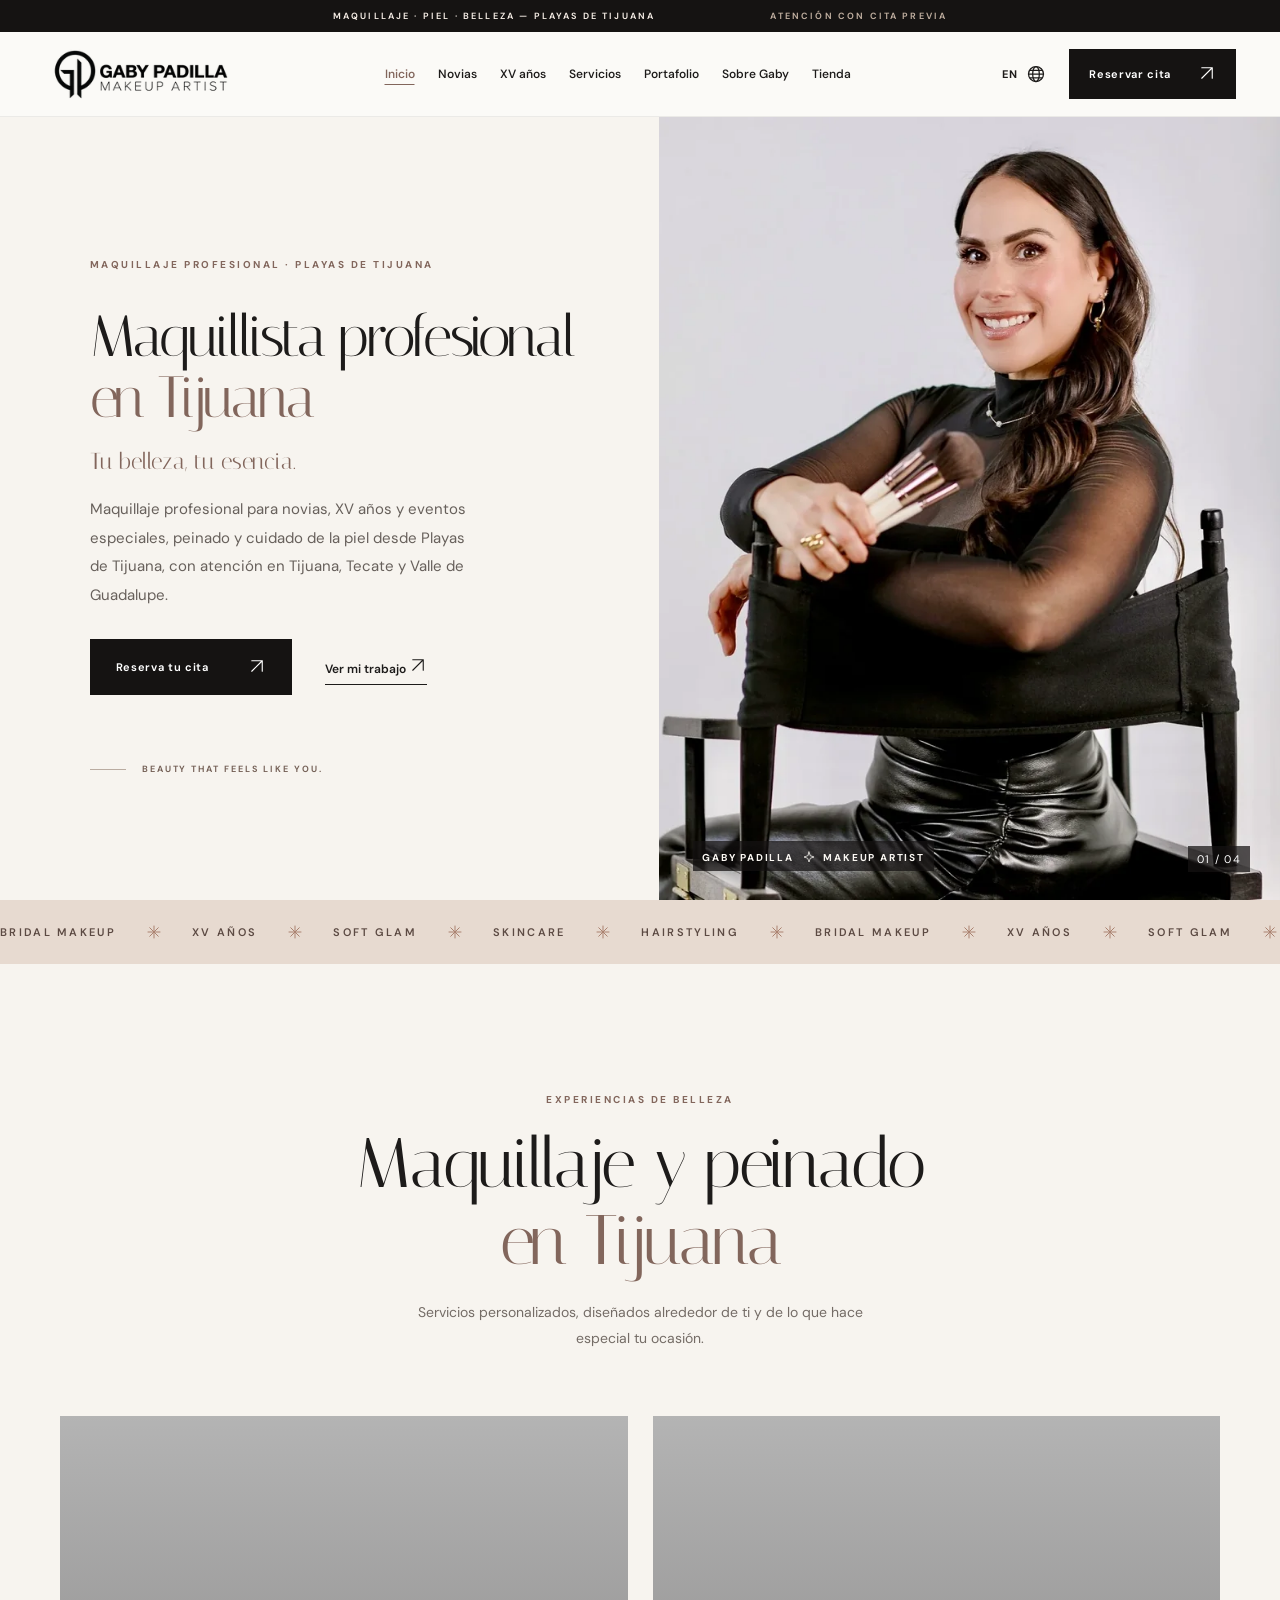
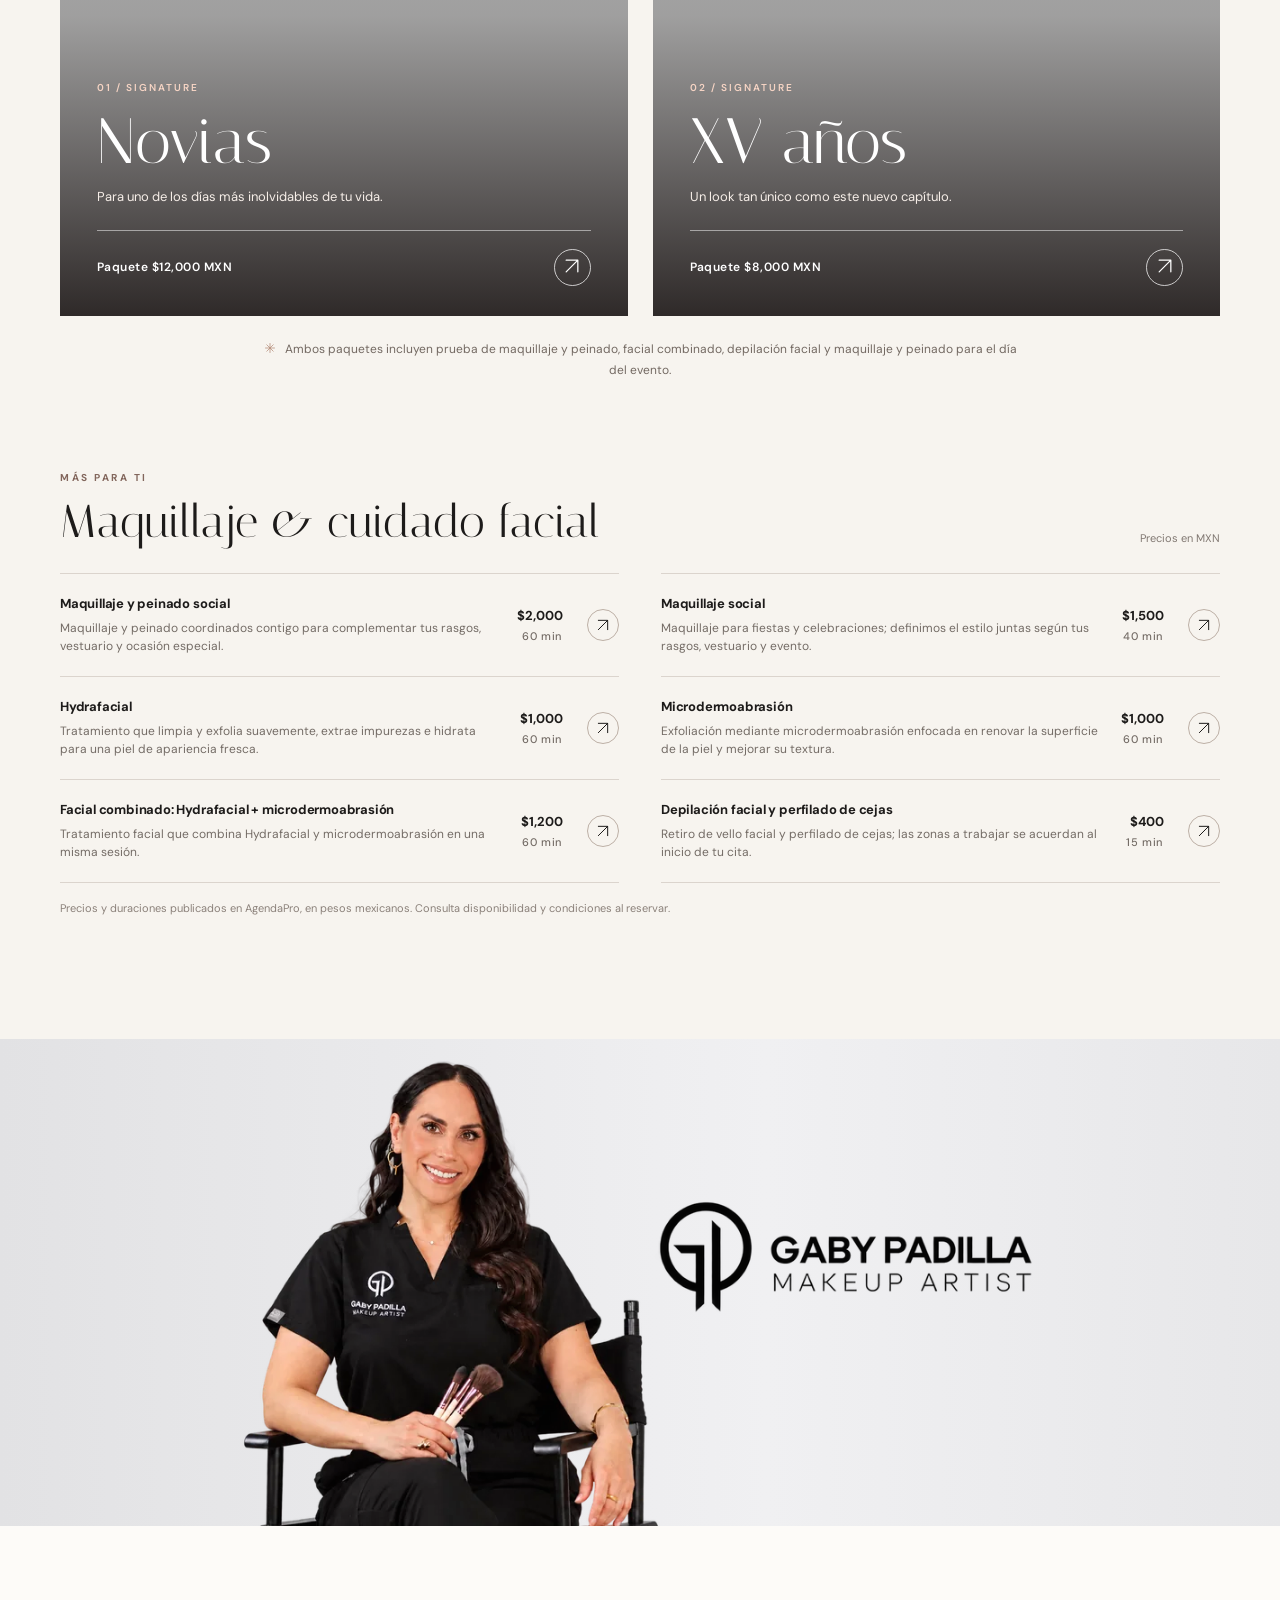
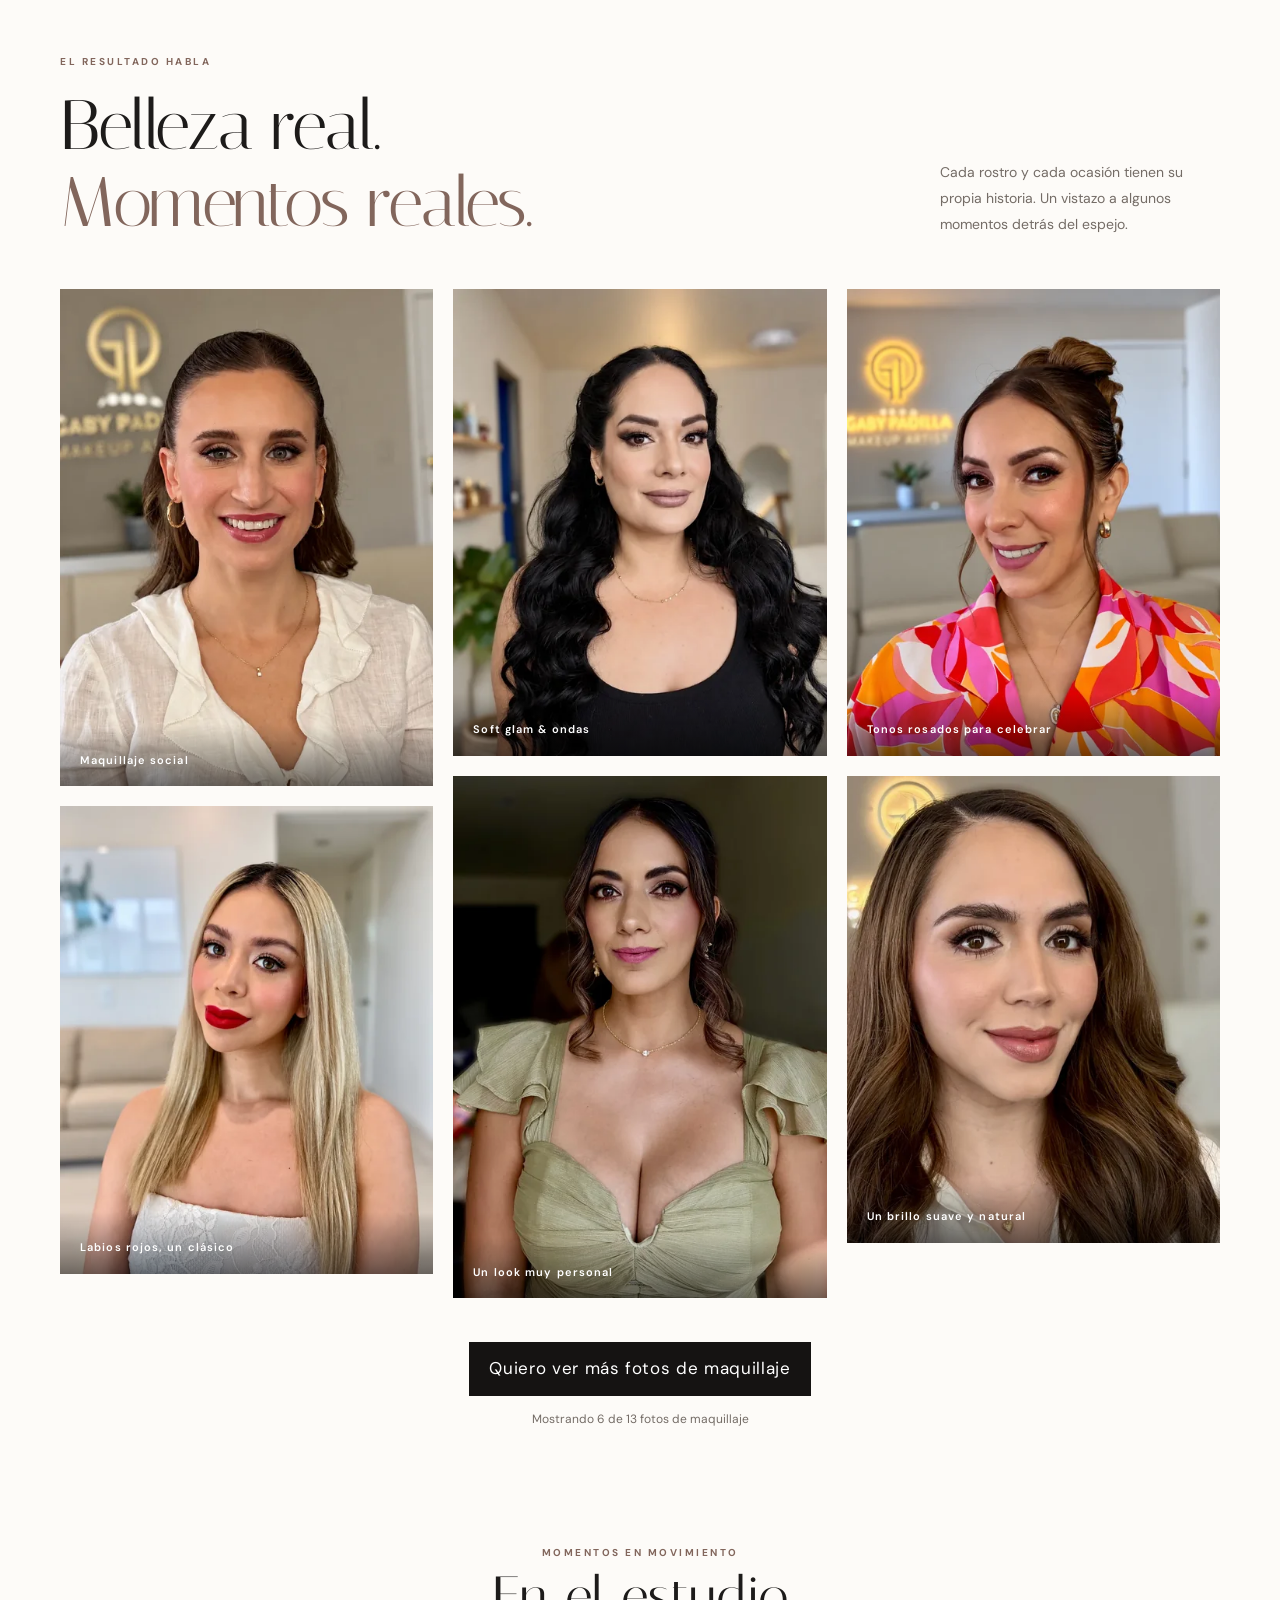
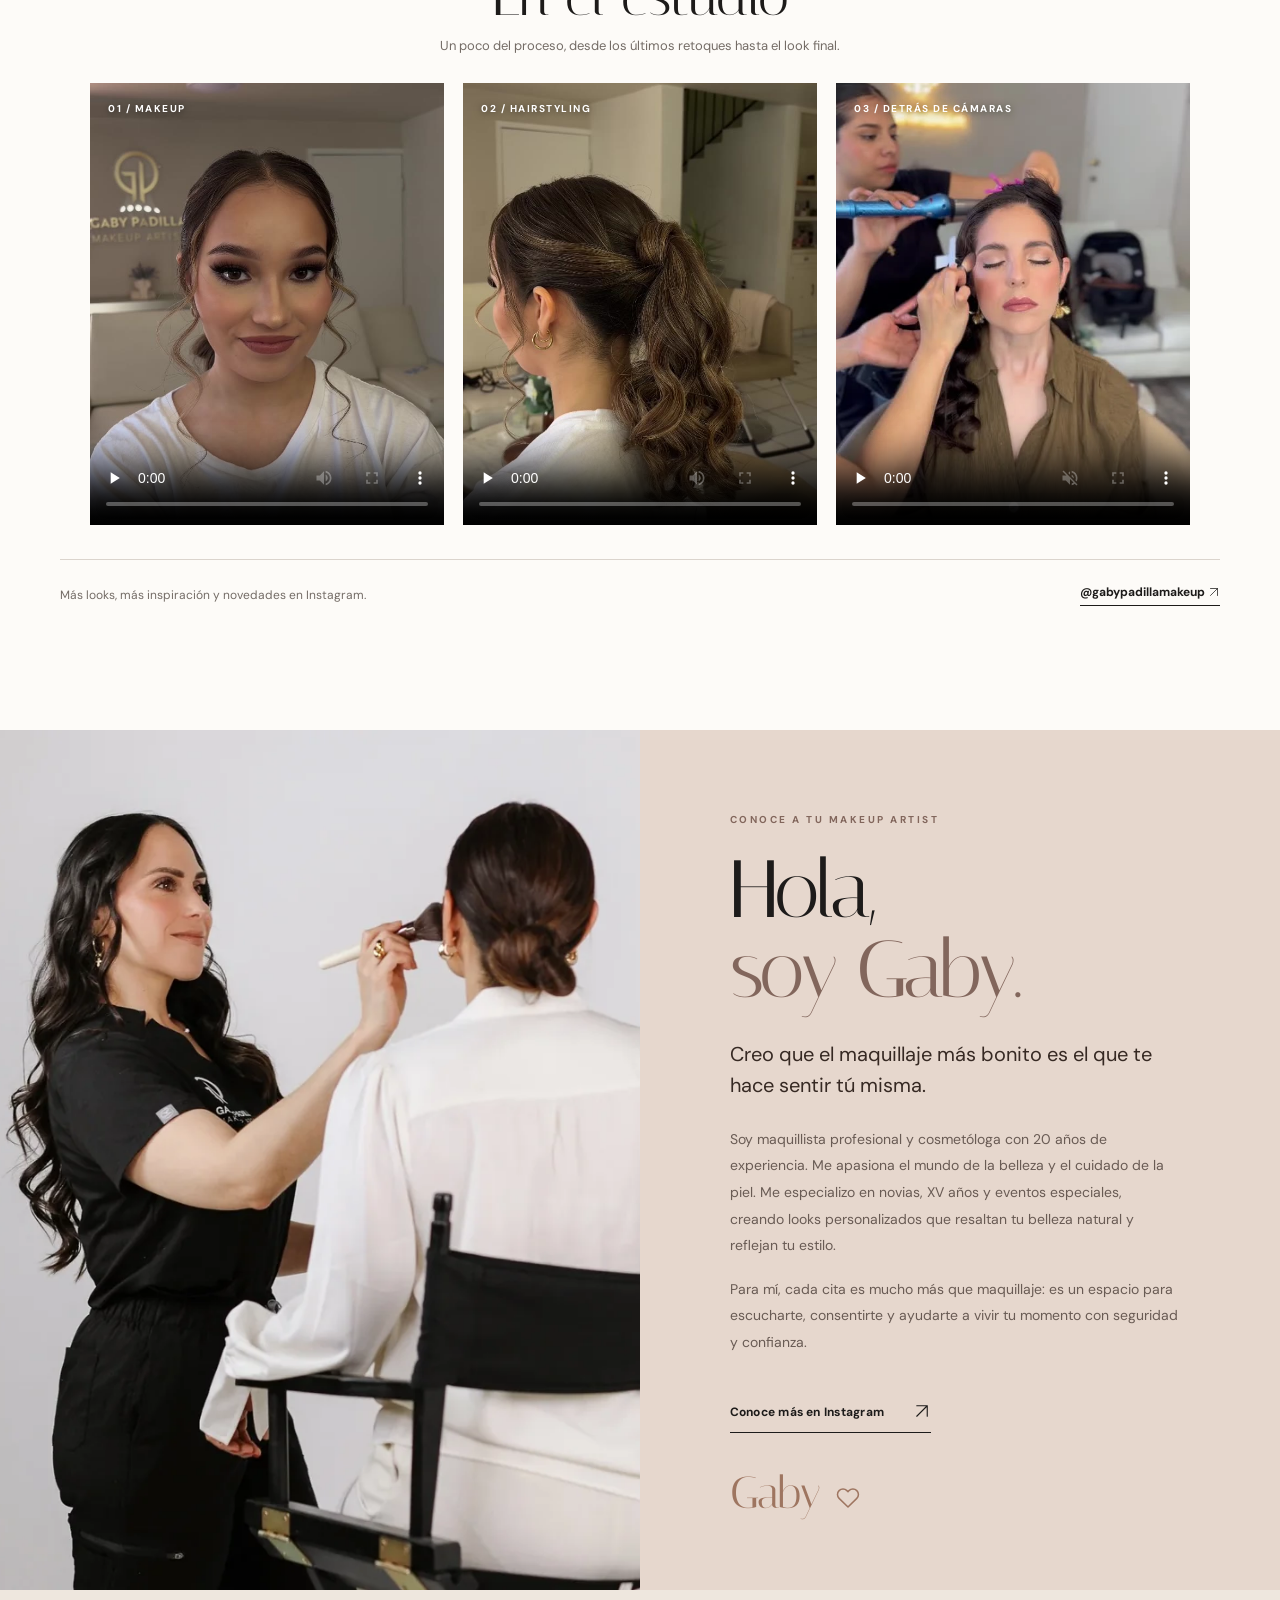
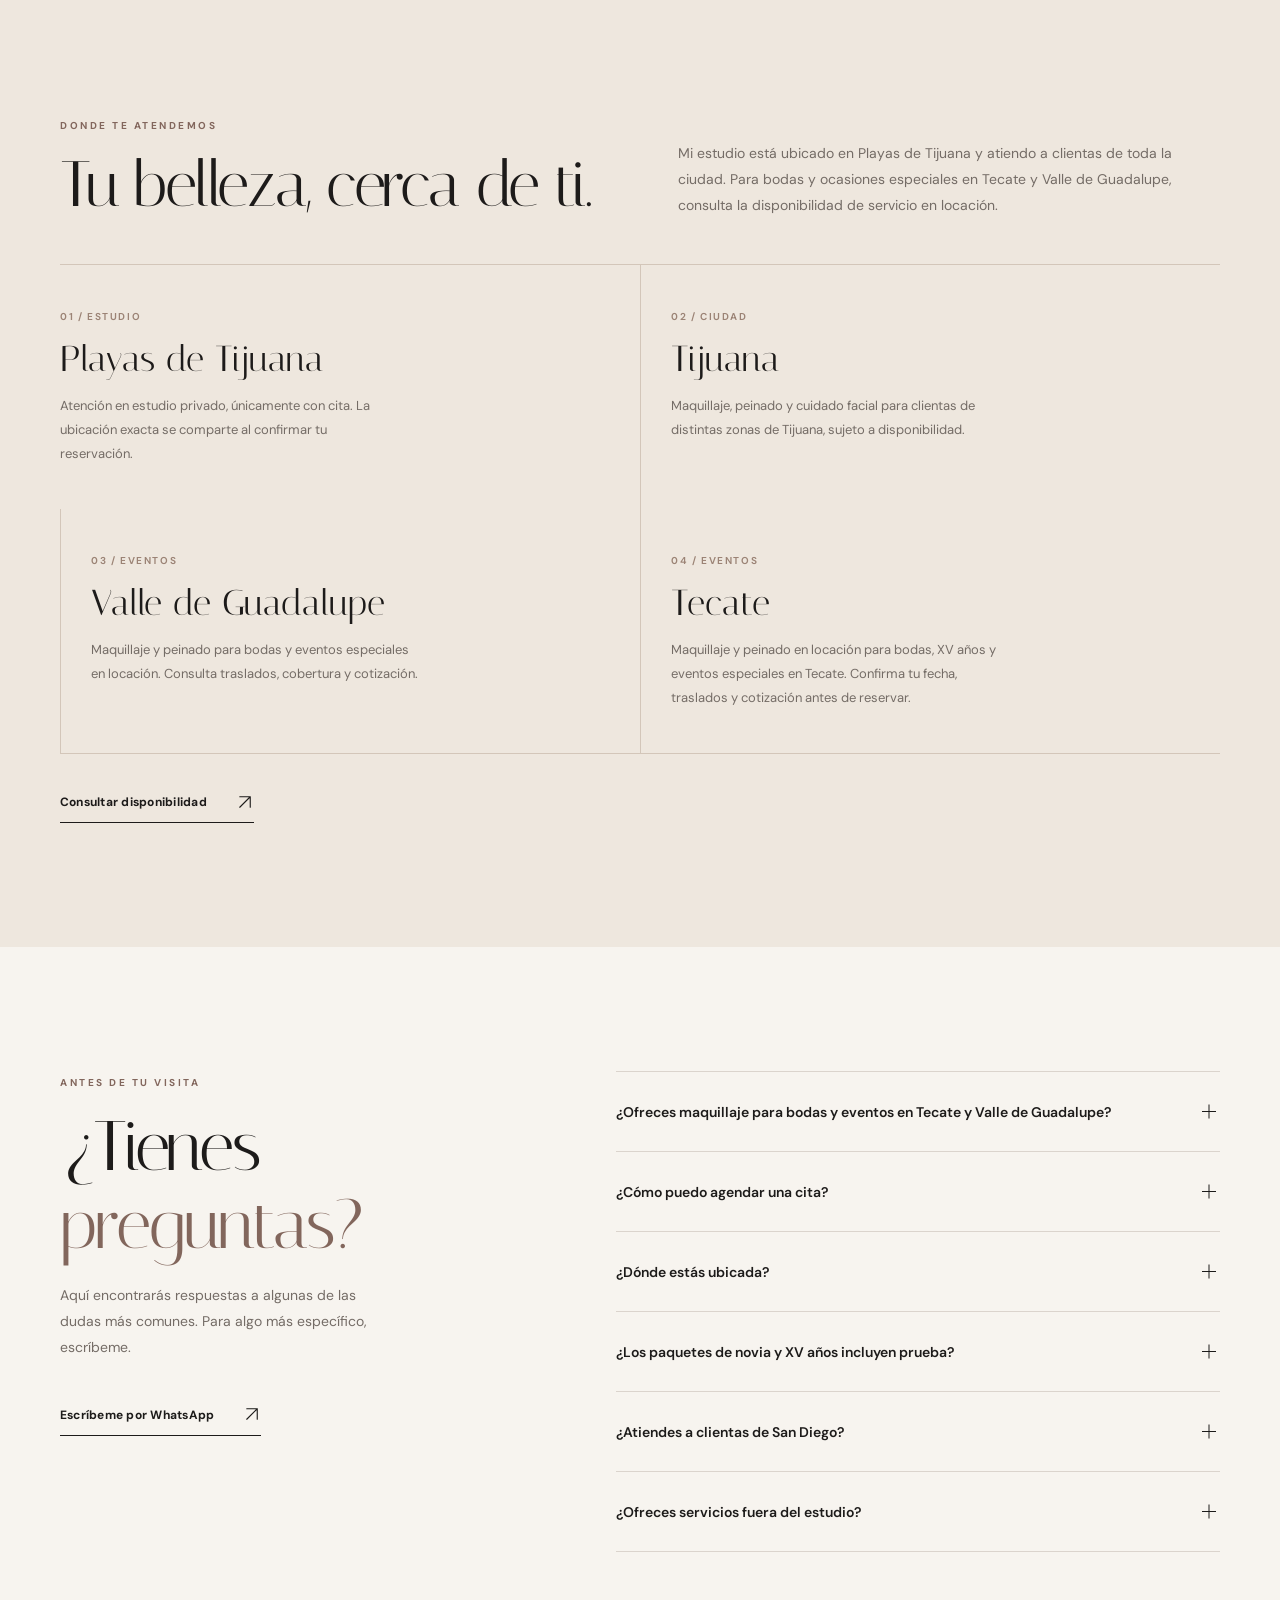
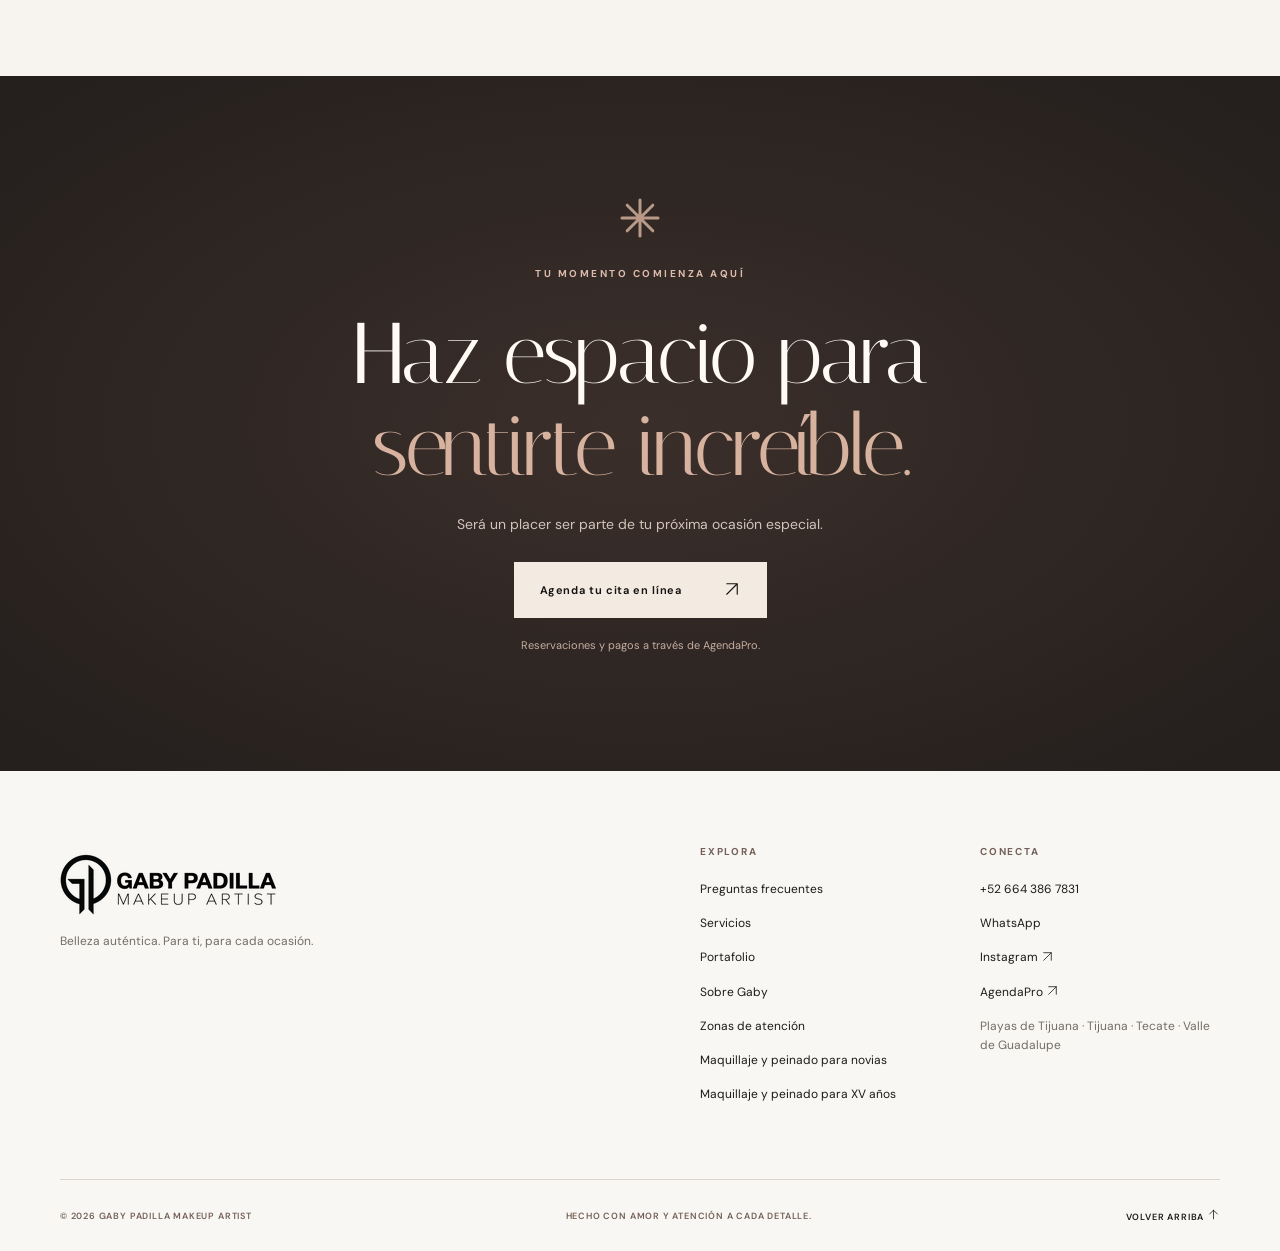
==== commit d0d6db82: "Verify Gaby's Search Console ownership and strengthen production SEO validation" ====
--- a/index.html
+++ b/index.html
@@ -2,6 +2,7 @@
 
 <html lang="es-MX">
 <head>
+<meta name="google-site-verification" content="O4lQCLAc170n53bppVQrd5taxPRvmyGOJfNBfSbcjKM" />
     <meta name="google-site-verification" content="m2ZRu9qvoMrTTmpwUwaTFYLB-1AMx6rx4oPY-HuKxSo" />
 <meta charset="utf-8"/>
 <meta content="width=device-width, initial-scale=1" name="viewport"/>
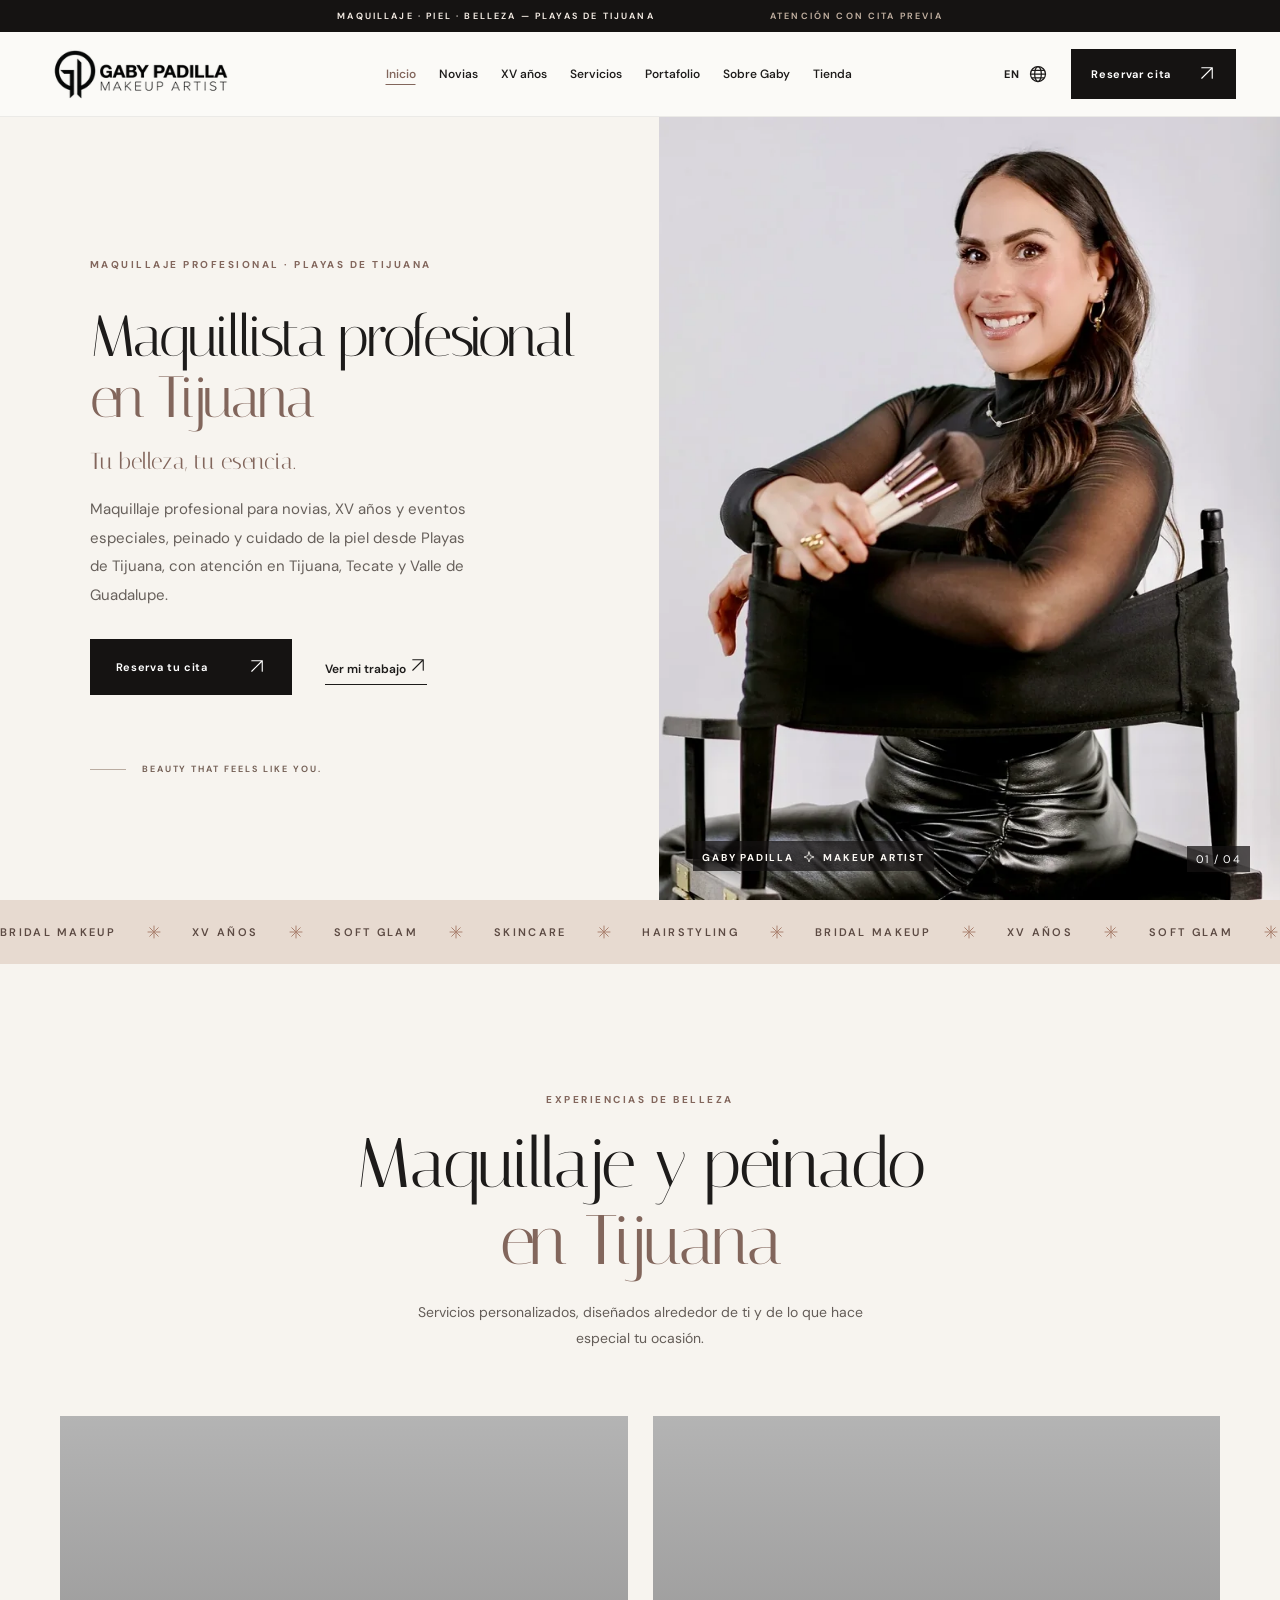
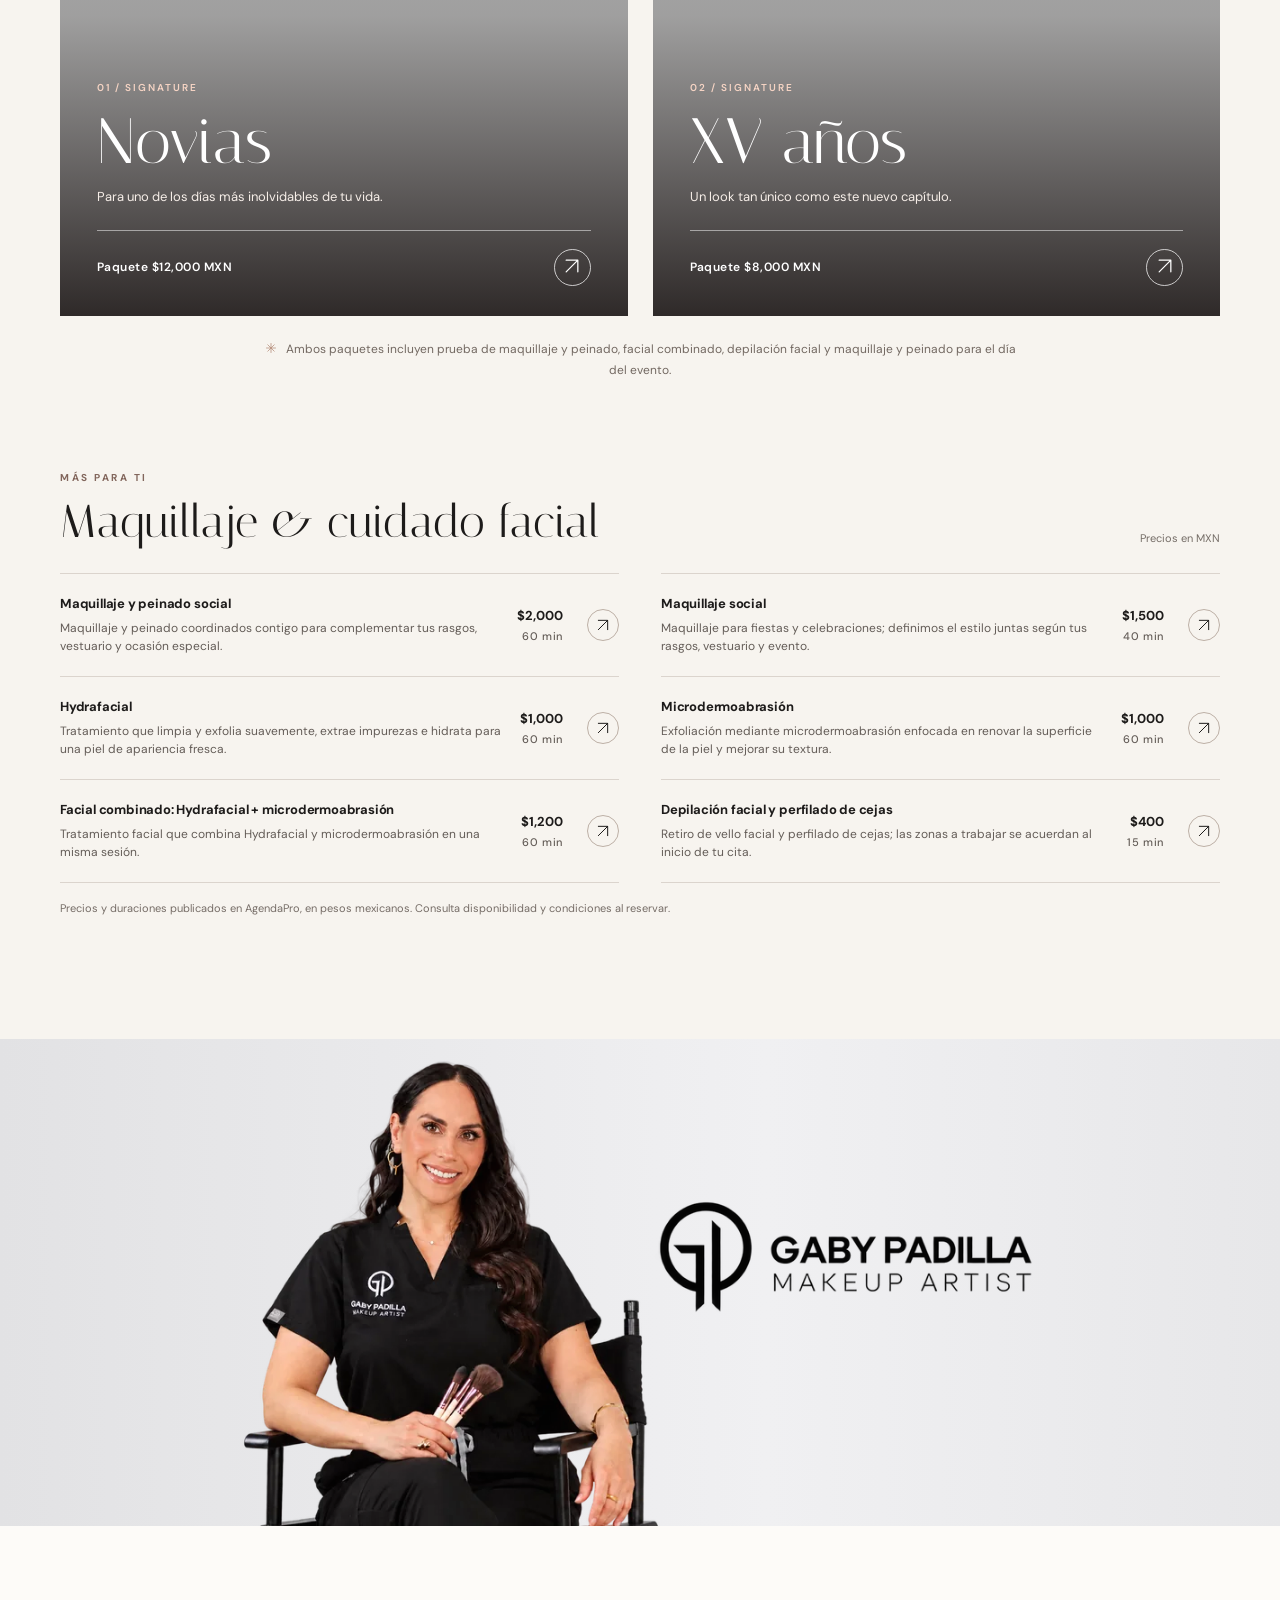
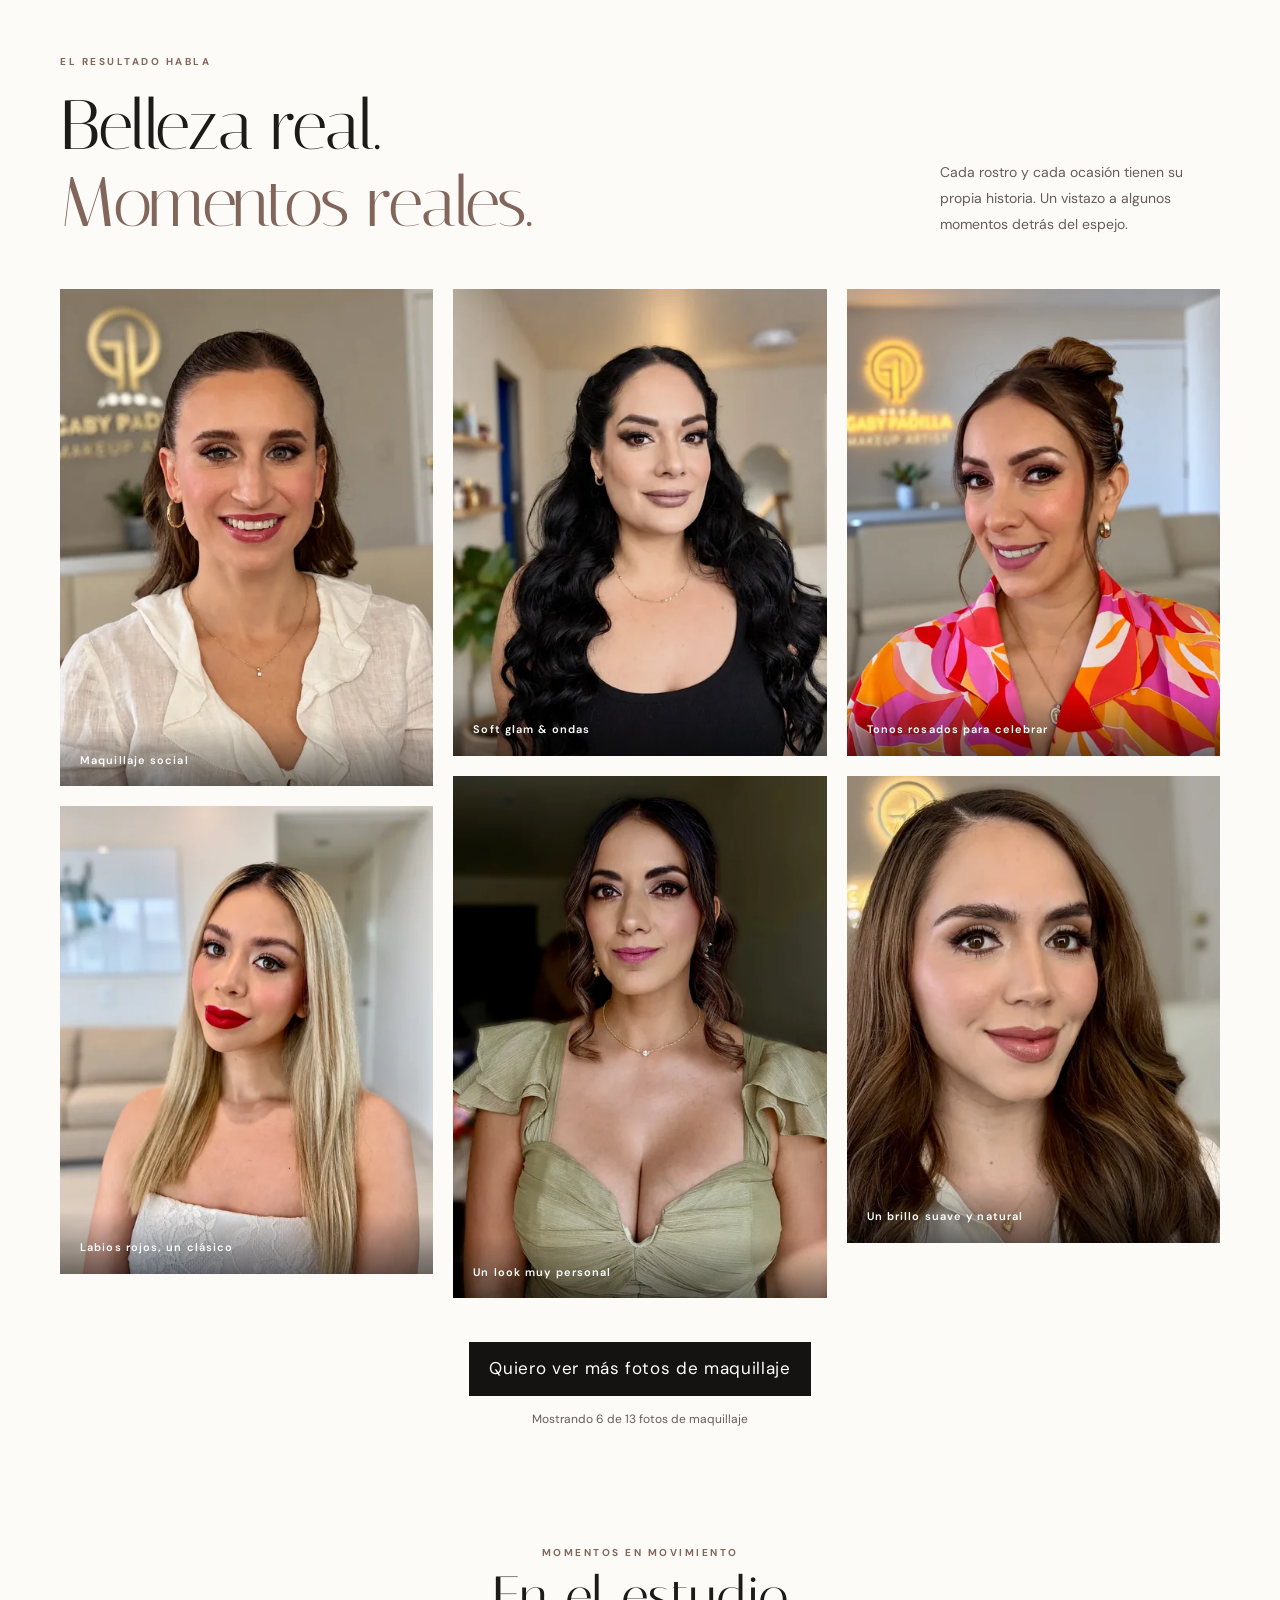
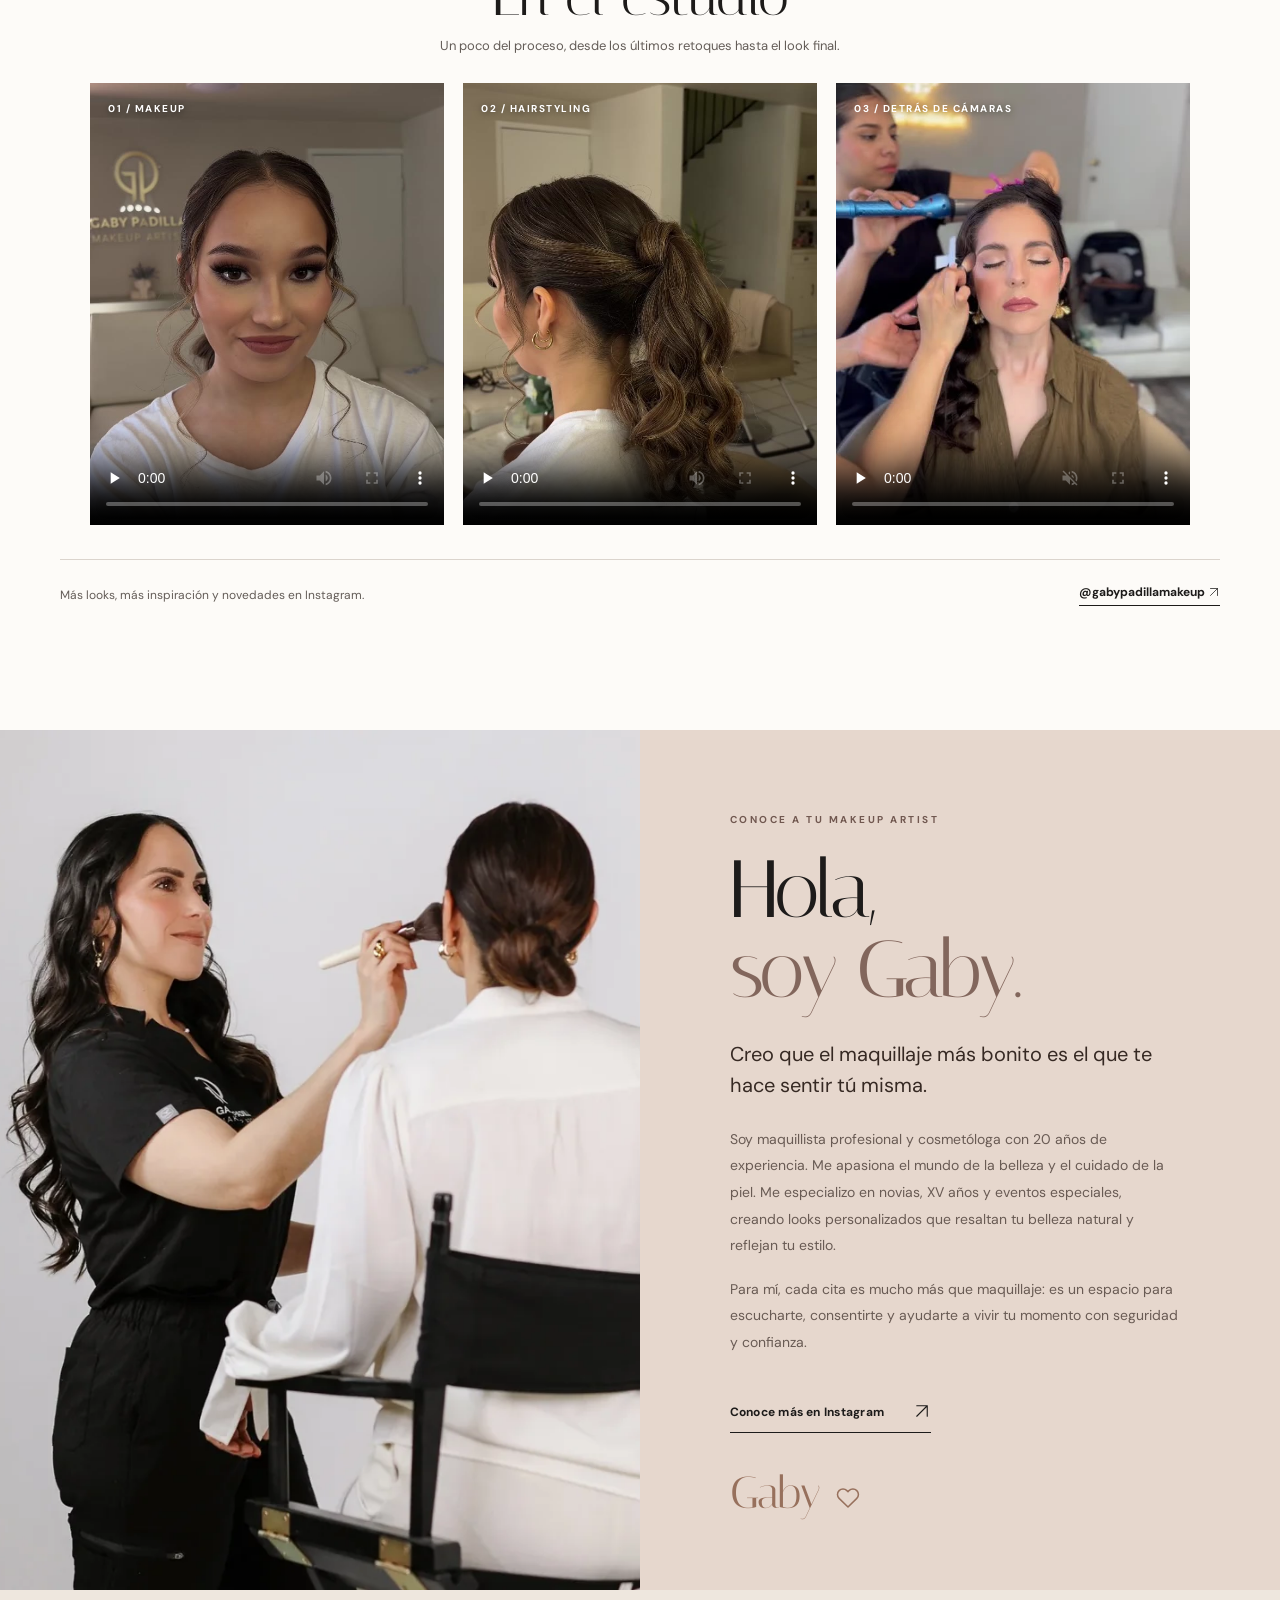
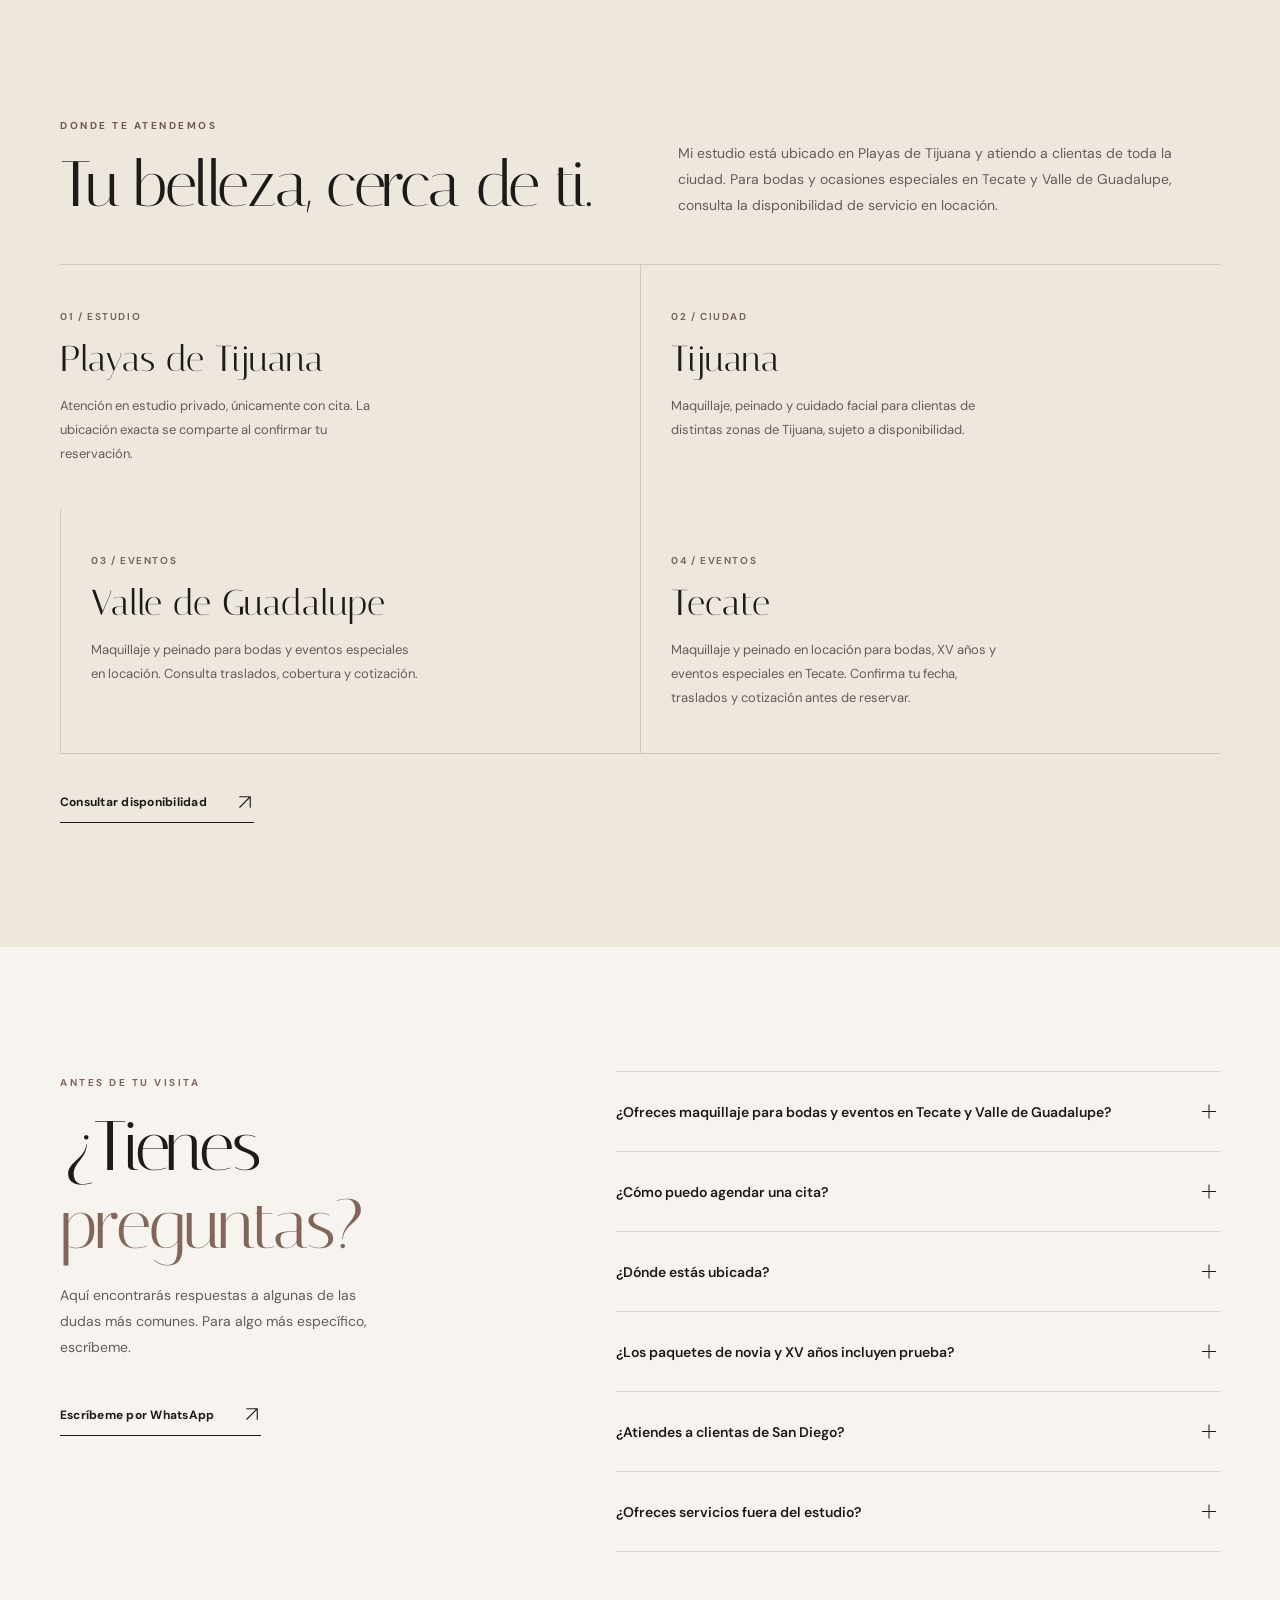
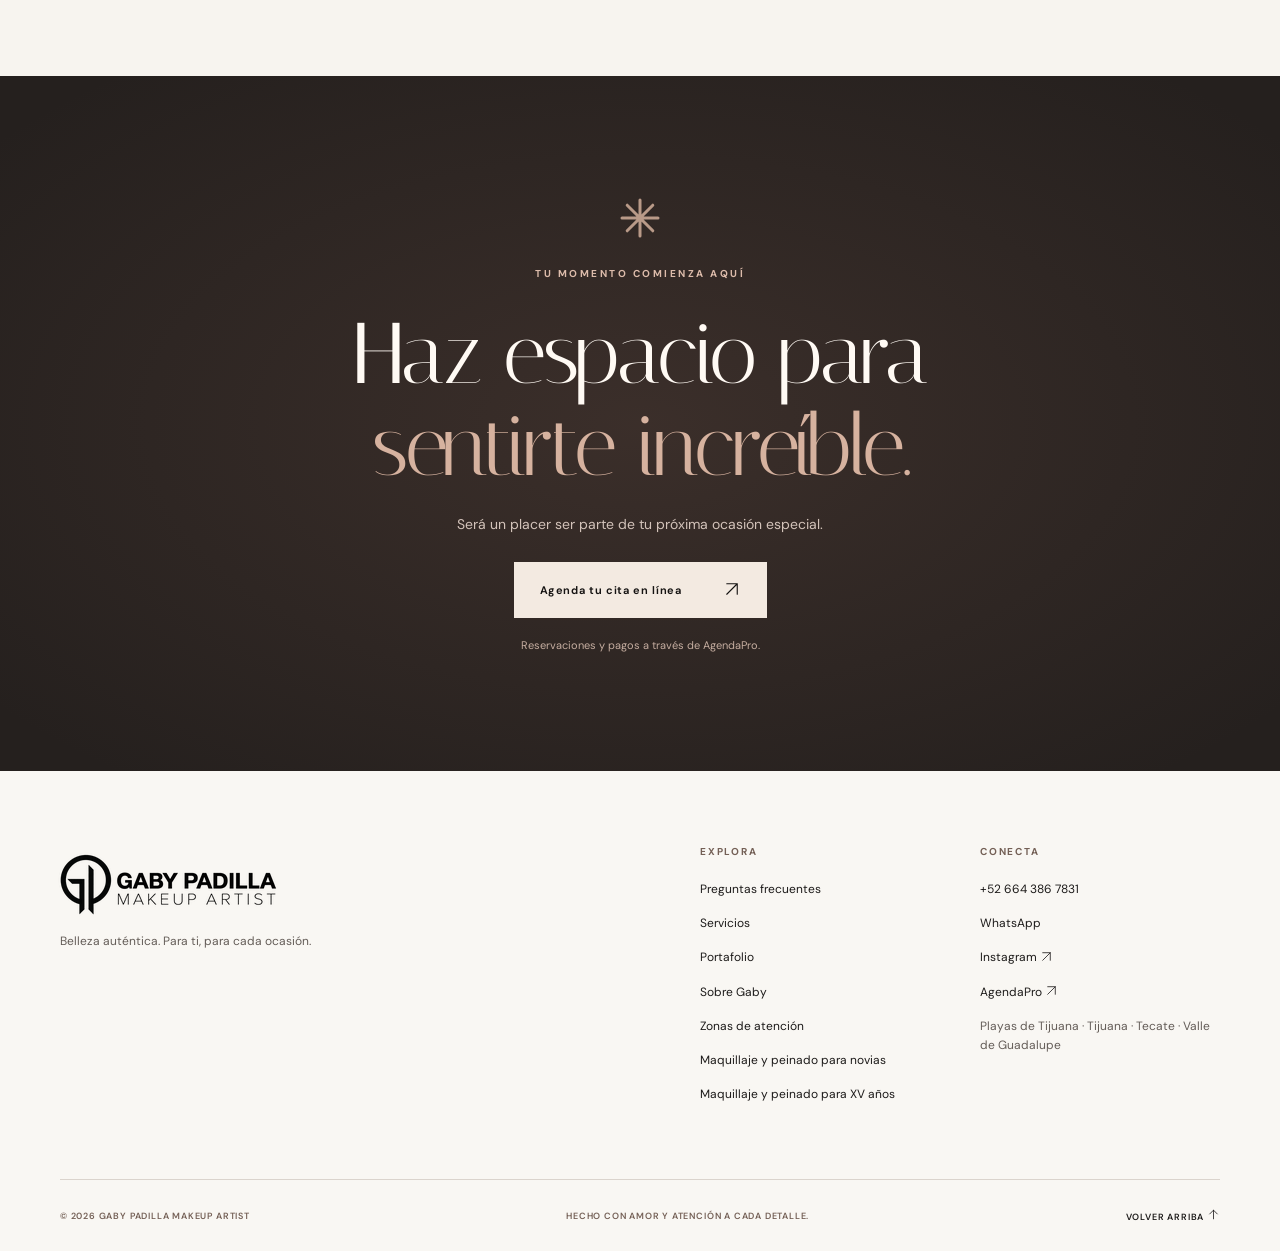
==== commit 20f385c9: "SEO and speed fixes from GMB audit - Self-host DM Sans and Italiana with preload (removes render-blo" ====
--- a/index.html
+++ b/index.html
@@ -12,13 +12,11 @@
 <meta content="Maquillaje y peinado en Tijuana | Gaby Padilla" property="og:title"/>
 <meta content="Maquillaje y peinado en Tijuana para novias, XV años y eventos. Estudio en Playas de Tijuana, con 20 años de experiencia. Reserva tu cita." property="og:description"/>
 <link href="assets/images/favicon.png" rel="icon" type="image/png"/>
-<link href="https://fonts.googleapis.com" rel="preconnect"/>
-<link crossorigin="" href="https://fonts.gstatic.com" rel="preconnect"/>
-<link href="https://fonts.googleapis.com/css2?family=DM+Sans:wght@400;450;500;550;600;650;700&amp;family=Italiana&amp;display=swap" rel="stylesheet"/>
-<link href="styles.css?v=seo-mobile-20261102" rel="stylesheet"/>
+<link rel="preload" href="assets/fonts/rP2Yp2ywxg089UriI5-g4vlH9VoD8Cmcqbu6-K6h9Q.woff2" as="font" type="font/woff2" crossorigin>
+<link rel="preload" href="assets/fonts/QldNNTtLsx4E__B0XQmWaXw.woff2" as="font" type="font/woff2" crossorigin>
+<link href="styles.css?v=gmb-20261104" rel="stylesheet"/>
 <title>Maquillaje y peinado en Tijuana | Gaby Padilla</title>
 <meta name="robots" content="noindex, nofollow, noarchive"/><meta content="strict-origin-when-cross-origin" name="referrer"/><meta content="Gaby Padilla Makeup Artist" property="og:site_name"/><meta content="es_MX" property="og:locale"/><meta content="en_US" property="og:locale:alternate"/><meta property="og:image:alt" content="Retrato de Gaby Padilla, maquillista en Playas de Tijuana, con brochas de maquillaje"><meta property="og:image:width" content="975"><meta property="og:image:height" content="975"><meta content="summary_large_image" name="twitter:card"/><meta content="Maquillaje y peinado en Tijuana | Gaby Padilla" name="twitter:title"/><meta content="Maquillaje y peinado en Tijuana para novias, XV años y eventos. Estudio en Playas de Tijuana, con 20 años de experiencia. Reserva tu cita." name="twitter:description"/>
-<!-- SEO URLs are generated by prepare_launch.py when domain is chosen. -->
 <script id="local-business-schema" type="application/ld+json">{"@context":"https://schema.org","@type":"BeautySalon","name":"Gaby Padilla Makeup Artist","description":"Maquillaje y peinado en Tijuana para novias, XV años y eventos. Estudio en Playas de Tijuana, con 20 años de experiencia. Reserva tu cita.","slogan":"Belleza auténtica","sameAs":["https://www.instagram.com/gabypadillamakeup/"],"areaServed":[{"@type":"Place","name":"Playas de Tijuana, Tijuana, Baja California, México"},{"@type":"City","name":"Tijuana, Baja California, México"},{"@type":"Place","name":"Valle de Guadalupe, Baja California, México"},{"@type":"City","name":"Tecate, Baja California, México"}],"currenciesAccepted":"MXN","hasOfferCatalog":{"@type":"OfferCatalog","name":"Servicios de belleza","itemListElement":[{"@type":"OfferCatalog","name":"Paquete de novia","itemListElement":[{"@type":"Offer","priceCurrency":"MXN","price":"12000","itemOffered":{"@type":"Service","name":"Paquete de novia"}}]},{"@type":"OfferCatalog","name":"Paquete de quinceañera","itemListElement":[{"@type":"Offer","priceCurrency":"MXN","price":"8000","itemOffered":{"@type":"Service","name":"Paquete de quinceañera"}}]},{"@type":"OfferCatalog","name":"Maquillaje y peinado social","itemListElement":[{"@type":"Offer","priceCurrency":"MXN","price":"2000","itemOffered":{"@type":"Service","name":"Maquillaje y peinado social","description":"Maquillaje y peinado coordinados contigo para complementar tus rasgos, vestuario y ocasión especial."}}]},{"@type":"OfferCatalog","name":"Maquillaje social","itemListElement":[{"@type":"Offer","priceCurrency":"MXN","price":"1500","itemOffered":{"@type":"Service","name":"Maquillaje social","description":"Maquillaje para fiestas y celebraciones; definimos el estilo juntas según tus rasgos, vestuario y evento."}}]},{"@type":"OfferCatalog","name":"Hydrafacial","itemListElement":[{"@type":"Offer","priceCurrency":"MXN","price":"1000","itemOffered":{"@type":"Service","name":"Hydrafacial","description":"Tratamiento que limpia y exfolia suavemente, extrae impurezas e hidrata para una piel de apariencia fresca."}}]},{"@type":"OfferCatalog","name":"Microdermoabrasión","itemListElement":[{"@type":"Offer","priceCurrency":"MXN","price":"1000","itemOffered":{"@type":"Service","name":"Microdermoabrasión","description":"Exfoliación mediante microdermoabrasión enfocada en renovar la superficie de la piel y mejorar su textura."}}]},{"@type":"OfferCatalog","name":"Facial combinado: Hydrafacial + microdermoabrasión","itemListElement":[{"@type":"Offer","priceCurrency":"MXN","price":"1200","itemOffered":{"@type":"Service","name":"Facial combinado: Hydrafacial + microdermoabrasión","description":"Tratamiento facial que combina Hydrafacial y microdermoabrasión en una misma sesión."}}]},{"@type":"OfferCatalog","name":"Depilación facial y perfilado de cejas","itemListElement":[{"@type":"Offer","priceCurrency":"MXN","price":"400","itemOffered":{"@type":"Service","name":"Depilación facial y perfilado de cejas","description":"Retiro de vello facial y perfilado de cejas; las zonas a trabajar se acuerdan al inicio de tu cita."}}]}]},"@id":"https://gabypadillamakeup.com/#business","url":"https://gabypadillamakeup.com/","logo":"https://gabypadillamakeup.com/assets/images/gaby-padilla-logo-responsive-720.webp","image":"https://gabypadillamakeup.com/assets/images/gaby-padilla-portrait-maquillista-tijuana.jpg","telephone":"+52-664-386-7831","priceRange":"MXN $400–$12,000"}</script><script type="application/ld+json">{"@context":"https://schema.org","@type":"VideoObject","name":"Maquillaje y peinado detrás de cámaras en Tijuana","description":"Una mirada detrás de cámaras al maquillaje profesional de ojos y peinado con ondas en el estudio de Gaby Padilla en Playas de Tijuana. Video sin sonido.","thumbnailUrl":"https://gabypadillamakeup.com/assets/images/gaby-padilla-studio-video-poster.webp","contentUrl":"https://gabypadillamakeup.com/assets/videos/gaby-padilla-behind-the-scenes-studio.mp4","uploadDate":"2026-10-24T13:41:00-07:00","duration":"PT51.92S","inLanguage":"es","isFamilyFriendly":true,"publisher":{"@type":"Organization","name":"Gaby Padilla Makeup Artist"}}</script>
 <script type="application/ld+json">{"@context":"https://schema.org","@type":"ImageObject","contentUrl":"https://gabypadillamakeup.com/assets/images/gaby-padilla-maquillista-aplicando-maquillaje-tijuana.webp","name":"Gaby Padilla Makeup Artist","caption":"Gaby Padilla, maquillista en Playas de Tijuana, aplicando maquillaje a una clienta","description":"Gaby Padilla, maquillista en Playas de Tijuana, aplicando maquillaje a una clienta","width":1089,"height":1361,"inLanguage":"es"}</script>
 
@@ -40,6 +38,7 @@
 <meta property="og:image:type" content="image/jpeg">
 <meta name="twitter:image:alt" content="Retrato de Gaby Padilla, maquillista en Playas de Tijuana, con brochas de maquillaje">
 <script id="primary-image-schema" type="application/ld+json">{"@context":"https://schema.org","@type":"WebPage","@id":"https://gabypadillamakeup.com/#webpage","url":"https://gabypadillamakeup.com/","inLanguage":"es-MX","mainEntity":{"@id":"https://gabypadillamakeup.com/#business"},"primaryImageOfPage":{"@type":"ImageObject","@id":"https://gabypadillamakeup.com/#portrait","url":"https://gabypadillamakeup.com/assets/images/gaby-padilla-portrait-maquillista-tijuana.jpg","contentUrl":"https://gabypadillamakeup.com/assets/images/gaby-padilla-portrait-maquillista-tijuana.jpg","width":975,"height":975,"caption":"Retrato de Gaby Padilla, maquillista en Playas de Tijuana, con brochas de maquillaje"}}</script>
+<script id="faq-schema" type="application/ld+json">{"@context":"https://schema.org","@type":"FAQPage","inLanguage":"es-MX","mainEntity":[{"@type":"Question","name":"¿Ofreces maquillaje para bodas y eventos en Tecate y Valle de Guadalupe?","acceptedAnswer":{"@type":"Answer","text":"Sí. Ofrezco maquillaje y peinado en locación para bodas, XV años y eventos especiales en Tecate y Valle de Guadalupe. Antes de reservar, confirma disponibilidad, horarios, traslados y posibles costos adicionales."}},{"@type":"Question","name":"¿Cómo puedo agendar una cita?","acceptedAnswer":{"@type":"Answer","text":"Puedes consultar los servicios, elegir un horario disponible y realizar tu reservación desde AgendaPro usando cualquier botón “Reservar cita” de esta página."}},{"@type":"Question","name":"¿Dónde estás ubicada?","acceptedAnswer":{"@type":"Answer","text":"Mi estudio se encuentra en Playas de Tijuana, Baja California. Atiendo únicamente con cita previa y comparto la ubicación exacta al confirmar la reservación."}},{"@type":"Question","name":"¿Los paquetes de novia y XV años incluyen prueba?","acceptedAnswer":{"@type":"Answer","text":"Sí. Ambos paquetes incluyen prueba de maquillaje y peinado, facial combinado, depilación facial y preparación de maquillaje y peinado para el día del evento."}},{"@type":"Question","name":"¿Atiendes a clientas de San Diego?","acceptedAnswer":{"@type":"Answer","text":"¡Claro! Recibo a clientas que visitan Tijuana desde San Diego. También puedo viajar a San Diego para bodas y eventos especiales bajo solicitud y sujeto a disponibilidad. Pueden aplicar cargos adicionales. Escríbeme por WhatsApp antes de reservar para confirmar la locación, los horarios y la cotización del traslado."}},{"@type":"Question","name":"¿Ofreces servicios fuera del estudio?","acceptedAnswer":{"@type":"Answer","text":"Puedes consultar la disponibilidad para servicios a domicilio o en locaciones especiales, incluyendo celebraciones en Tecate y Valle de Guadalupe. La cobertura y el costo dependen del evento."}}]}</script>
 </head>
 <body>
 <a class="skip-link" href="#main">Ir al contenido</a>
@@ -54,7 +53,7 @@
 </a>
 <nav aria-label="Navegación principal" class="nav" id="primary-nav"><a href="#home" aria-current="page">Inicio</a><a href="novias/">Novias</a><a href="xv-anos/">XV años</a><a href="#servicios">Servicios</a><a href="#portafolio">Portafolio</a><a href="#gaby">Sobre Gaby</a><a href="tienda/">Tienda</a></nav>
 <div class="header-actions">
-<a aria-label="Switch to English" class="lang-switch" href="en/" hreflang="en" id="lang-switch" lang="en">EN <img class="language-globe" src="assets/icons/globe.svg" alt="" aria-hidden="true" width="20" height="20"/></a>
+<a aria-label="EN, switch to English" class="lang-switch" href="en/" hreflang="en" id="lang-switch" lang="en">EN <img class="language-globe" src="assets/icons/globe.svg" alt="" aria-hidden="true" width="20" height="20"/></a>
 <a class="btn btn-dark header-book" data-booking="" href="https://gabypadillamakeupartist.site.agendapro.com/mx/sucursal/578261" rel="noopener noreferrer" target="_blank"><span>Reservar cita</span><span aria-hidden="true"><svg class="icon icon-arrow-up-right" viewBox="0 0 24 24" width="24" height="24" fill="none" stroke="currentColor" stroke-width="1.5" stroke-linecap="round" stroke-linejoin="round" aria-hidden="true" focusable="false"><path d="M5 19 19 5M5 5h14v14"/></svg></span></a>
 </div>
 <button aria-controls="mobile-menu" aria-expanded="false" aria-label="Abrir menú" class="menu-toggle" id="menu-toggle" type="button"><span></span><span></span></button>
--- a/styles.css
+++ b/styles.css
@@ -1,11 +1,147 @@
-:root{--cream:#f7f4ef;--linen:#eee7de;--sand:#d9c7b8;--pink:#e6d4ce;--cocoa:#82665c;--dark:#1d1b1a;--black:#151312;--muted:#746c66;--border:#dbd4cd;--white:#fffdfa;--serif:'Italiana',Georgia,'Times New Roman',serif;--sans:'DM Sans',Arial,sans-serif}
+/* Self-hosted Google Fonts (DM Sans, Italiana), latin + latin-ext */
+/* latin-ext */
+@font-face {
+  font-family: 'DM Sans';
+  font-style: normal;
+  font-weight: 400;
+  font-display: swap;
+  src: url(assets/fonts/rP2Yp2ywxg089UriI5-g4vlH9VoD8Cmcqbu6-K6h9Q.woff2) format('woff2');
+  unicode-range: U+0100-02BA, U+02BD-02C5, U+02C7-02CC, U+02CE-02D7, U+02DD-02FF, U+0304, U+0308, U+0329, U+1D00-1DBF, U+1E00-1E9F, U+1EF2-1EFF, U+2020, U+20A0-20AB, U+20AD-20C4, U+2113, U+2C60-2C7F, U+A720-A7FF;
+}
+/* latin */
+@font-face {
+  font-family: 'DM Sans';
+  font-style: normal;
+  font-weight: 400;
+  font-display: swap;
+  src: url(assets/fonts/rP2Yp2ywxg089UriI5-g4vlH9VoD8Cmcqbu0-K4.woff2) format('woff2');
+  unicode-range: U+0000-00FF, U+0131, U+0152-0153, U+02BB-02BC, U+02C6, U+02DA, U+02DC, U+0304, U+0308, U+0329, U+2000-206F, U+20AC, U+2122, U+2191, U+2193, U+2212, U+2215, U+FEFF, U+FFFD;
+}
+/* latin-ext */
+@font-face {
+  font-family: 'DM Sans';
+  font-style: normal;
+  font-weight: 450;
+  font-display: swap;
+  src: url(assets/fonts/rP2Yp2ywxg089UriI5-g4vlH9VoD8Cmcqbu6-K6h9Q.woff2) format('woff2');
+  unicode-range: U+0100-02BA, U+02BD-02C5, U+02C7-02CC, U+02CE-02D7, U+02DD-02FF, U+0304, U+0308, U+0329, U+1D00-1DBF, U+1E00-1E9F, U+1EF2-1EFF, U+2020, U+20A0-20AB, U+20AD-20C4, U+2113, U+2C60-2C7F, U+A720-A7FF;
+}
+/* latin */
+@font-face {
+  font-family: 'DM Sans';
+  font-style: normal;
+  font-weight: 450;
+  font-display: swap;
+  src: url(assets/fonts/rP2Yp2ywxg089UriI5-g4vlH9VoD8Cmcqbu0-K4.woff2) format('woff2');
+  unicode-range: U+0000-00FF, U+0131, U+0152-0153, U+02BB-02BC, U+02C6, U+02DA, U+02DC, U+0304, U+0308, U+0329, U+2000-206F, U+20AC, U+2122, U+2191, U+2193, U+2212, U+2215, U+FEFF, U+FFFD;
+}
+/* latin-ext */
+@font-face {
+  font-family: 'DM Sans';
+  font-style: normal;
+  font-weight: 500;
+  font-display: swap;
+  src: url(assets/fonts/rP2Yp2ywxg089UriI5-g4vlH9VoD8Cmcqbu6-K6h9Q.woff2) format('woff2');
+  unicode-range: U+0100-02BA, U+02BD-02C5, U+02C7-02CC, U+02CE-02D7, U+02DD-02FF, U+0304, U+0308, U+0329, U+1D00-1DBF, U+1E00-1E9F, U+1EF2-1EFF, U+2020, U+20A0-20AB, U+20AD-20C4, U+2113, U+2C60-2C7F, U+A720-A7FF;
+}
+/* latin */
+@font-face {
+  font-family: 'DM Sans';
+  font-style: normal;
+  font-weight: 500;
+  font-display: swap;
+  src: url(assets/fonts/rP2Yp2ywxg089UriI5-g4vlH9VoD8Cmcqbu0-K4.woff2) format('woff2');
+  unicode-range: U+0000-00FF, U+0131, U+0152-0153, U+02BB-02BC, U+02C6, U+02DA, U+02DC, U+0304, U+0308, U+0329, U+2000-206F, U+20AC, U+2122, U+2191, U+2193, U+2212, U+2215, U+FEFF, U+FFFD;
+}
+/* latin-ext */
+@font-face {
+  font-family: 'DM Sans';
+  font-style: normal;
+  font-weight: 550;
+  font-display: swap;
+  src: url(assets/fonts/rP2Yp2ywxg089UriI5-g4vlH9VoD8Cmcqbu6-K6h9Q.woff2) format('woff2');
+  unicode-range: U+0100-02BA, U+02BD-02C5, U+02C7-02CC, U+02CE-02D7, U+02DD-02FF, U+0304, U+0308, U+0329, U+1D00-1DBF, U+1E00-1E9F, U+1EF2-1EFF, U+2020, U+20A0-20AB, U+20AD-20C4, U+2113, U+2C60-2C7F, U+A720-A7FF;
+}
+/* latin */
+@font-face {
+  font-family: 'DM Sans';
+  font-style: normal;
+  font-weight: 550;
+  font-display: swap;
+  src: url(assets/fonts/rP2Yp2ywxg089UriI5-g4vlH9VoD8Cmcqbu0-K4.woff2) format('woff2');
+  unicode-range: U+0000-00FF, U+0131, U+0152-0153, U+02BB-02BC, U+02C6, U+02DA, U+02DC, U+0304, U+0308, U+0329, U+2000-206F, U+20AC, U+2122, U+2191, U+2193, U+2212, U+2215, U+FEFF, U+FFFD;
+}
+/* latin-ext */
+@font-face {
+  font-family: 'DM Sans';
+  font-style: normal;
+  font-weight: 600;
+  font-display: swap;
+  src: url(assets/fonts/rP2Yp2ywxg089UriI5-g4vlH9VoD8Cmcqbu6-K6h9Q.woff2) format('woff2');
+  unicode-range: U+0100-02BA, U+02BD-02C5, U+02C7-02CC, U+02CE-02D7, U+02DD-02FF, U+0304, U+0308, U+0329, U+1D00-1DBF, U+1E00-1E9F, U+1EF2-1EFF, U+2020, U+20A0-20AB, U+20AD-20C4, U+2113, U+2C60-2C7F, U+A720-A7FF;
+}
+/* latin */
+@font-face {
+  font-family: 'DM Sans';
+  font-style: normal;
+  font-weight: 600;
+  font-display: swap;
+  src: url(assets/fonts/rP2Yp2ywxg089UriI5-g4vlH9VoD8Cmcqbu0-K4.woff2) format('woff2');
+  unicode-range: U+0000-00FF, U+0131, U+0152-0153, U+02BB-02BC, U+02C6, U+02DA, U+02DC, U+0304, U+0308, U+0329, U+2000-206F, U+20AC, U+2122, U+2191, U+2193, U+2212, U+2215, U+FEFF, U+FFFD;
+}
+/* latin-ext */
+@font-face {
+  font-family: 'DM Sans';
+  font-style: normal;
+  font-weight: 650;
+  font-display: swap;
+  src: url(assets/fonts/rP2Yp2ywxg089UriI5-g4vlH9VoD8Cmcqbu6-K6h9Q.woff2) format('woff2');
+  unicode-range: U+0100-02BA, U+02BD-02C5, U+02C7-02CC, U+02CE-02D7, U+02DD-02FF, U+0304, U+0308, U+0329, U+1D00-1DBF, U+1E00-1E9F, U+1EF2-1EFF, U+2020, U+20A0-20AB, U+20AD-20C4, U+2113, U+2C60-2C7F, U+A720-A7FF;
+}
+/* latin */
+@font-face {
+  font-family: 'DM Sans';
+  font-style: normal;
+  font-weight: 650;
+  font-display: swap;
+  src: url(assets/fonts/rP2Yp2ywxg089UriI5-g4vlH9VoD8Cmcqbu0-K4.woff2) format('woff2');
+  unicode-range: U+0000-00FF, U+0131, U+0152-0153, U+02BB-02BC, U+02C6, U+02DA, U+02DC, U+0304, U+0308, U+0329, U+2000-206F, U+20AC, U+2122, U+2191, U+2193, U+2212, U+2215, U+FEFF, U+FFFD;
+}
+/* latin-ext */
+@font-face {
+  font-family: 'DM Sans';
+  font-style: normal;
+  font-weight: 700;
+  font-display: swap;
+  src: url(assets/fonts/rP2Yp2ywxg089UriI5-g4vlH9VoD8Cmcqbu6-K6h9Q.woff2) format('woff2');
+  unicode-range: U+0100-02BA, U+02BD-02C5, U+02C7-02CC, U+02CE-02D7, U+02DD-02FF, U+0304, U+0308, U+0329, U+1D00-1DBF, U+1E00-1E9F, U+1EF2-1EFF, U+2020, U+20A0-20AB, U+20AD-20C4, U+2113, U+2C60-2C7F, U+A720-A7FF;
+}
+/* latin */
+@font-face {
+  font-family: 'DM Sans';
+  font-style: normal;
+  font-weight: 700;
+  font-display: swap;
+  src: url(assets/fonts/rP2Yp2ywxg089UriI5-g4vlH9VoD8Cmcqbu0-K4.woff2) format('woff2');
+  unicode-range: U+0000-00FF, U+0131, U+0152-0153, U+02BB-02BC, U+02C6, U+02DA, U+02DC, U+0304, U+0308, U+0329, U+2000-206F, U+20AC, U+2122, U+2191, U+2193, U+2212, U+2215, U+FEFF, U+FFFD;
+}
+/* latin */
+@font-face {
+  font-family: 'Italiana';
+  font-style: normal;
+  font-weight: 400;
+  font-display: swap;
+  src: url(assets/fonts/QldNNTtLsx4E__B0XQmWaXw.woff2) format('woff2');
+  unicode-range: U+0000-00FF, U+0131, U+0152-0153, U+02BB-02BC, U+02C6, U+02DA, U+02DC, U+0304, U+0308, U+0329, U+2000-206F, U+20AC, U+2122, U+2191, U+2193, U+2212, U+2215, U+FEFF, U+FFFD;
+}
+:root{--cream:#f7f4ef;--linen:#eee7de;--sand:#d9c7b8;--pink:#e6d4ce;--cocoa:#82665c;--dark:#1d1b1a;--black:#151312;--muted:#645d58;--border:#dbd4cd;--white:#fffdfa;--serif:'Italiana',Georgia,'Times New Roman',serif;--sans:'DM Sans',Arial,sans-serif}
 *,*::before,*::after{box-sizing:border-box}html{scroll-behavior:smooth}body{margin:0;background:var(--cream);color:var(--dark);font-family:var(--sans);font-size:15px;-webkit-font-smoothing:antialiased}img{display:block;max-width:100%}a{color:inherit;text-decoration:none}button{font:inherit}a:focus-visible,button:focus-visible,summary:focus-visible,video:focus-visible{outline:3px solid #a47c67;outline-offset:4px}::selection{background:#d5aa98;color:#1b1714}.container{width:min(1160px,calc(100% - 92px));margin:0 auto}.container-wide{width:min(1450px,calc(100% - 88px));margin:0 auto}.skip-link{position:absolute;left:12px;top:-50px;z-index:40;background:white;color:black;padding:9px 18px}.skip-link:focus{top:12px}.topline{height:32px;background:var(--black);color:#f4ece4;display:flex;align-items:center;justify-content:center;gap:clamp(30px,9vw,190px);font-size:9px;font-weight:650;letter-spacing:.24em}.topline-right{color:#bfae9f}.site-header{height:85px;background:#fbfaf7;position:relative;z-index:20;border-bottom:1px solid rgba(29,27,26,.07)}.header-inner{height:100%;display:flex;align-items:center;justify-content:space-between;gap:20px}.brand{display:flex;align-items:center;flex-shrink:0}.brand img{width:192px;height:auto}.nav{display:flex;align-items:center;gap:clamp(20px,2.8vw,46px);margin-left:auto;margin-right:auto}.nav a{font-size:12px;font-weight:550;transition:color .2s}.nav a:hover{color:#9d7764}.header-actions{display:flex;align-items:center;gap:20px}.lang-switch{border:0;background:none;cursor:pointer;font-weight:700;letter-spacing:.1em;font-size:11px;padding:10px 3px}.lang-switch span{color:var(--cocoa)}.btn{display:inline-flex;justify-content:space-between;align-items:center;gap:27px;min-height:44px;padding:13px 19px;font-size:11px;font-weight:650;letter-spacing:.06em;transition:background .2s,transform .2s,color .2s;border:1px solid transparent;white-space:nowrap}.btn:hover{transform:translateY(-2px)}.btn-dark{background:var(--black);color:#fff}.btn-dark:hover{background:#4c3831}.btn-cream{background:#f3eae1;color:var(--black)}.btn-cream:hover{background:#fff}.btn-large{min-height:56px;padding:16px 25px;min-width:202px}.btn span:last-child{font-size:17px;font-weight:400}.menu-toggle,.mobile-menu,.mobile-booking-bar{display:none}
 .hero{display:grid;grid-template-columns:51.5% 48.5%;min-height:min(710px,78vw);background:var(--cream)}.hero-copy{display:flex;align-items:center;min-width:0}.hero-copy-inner{width:min(550px,100%);margin:0 auto;padding:80px 40px 66px 9vw}.eyebrow{font-size:10px;line-height:1.7;letter-spacing:.25em;font-weight:700;color:var(--cocoa)}.with-line{display:flex;align-items:center;gap:16px}.with-line:before{content:"";height:1px;width:35px;background:var(--cocoa)}h1,h2,h3,h4,p{margin-top:0}.hero h1{font:400 clamp(70px,6.8vw,109px)/.99 var(--serif);letter-spacing:-.045em;margin:33px 0 32px;white-space:nowrap}.hero h1 em,.section-heading h2 em,.portfolio-header h2 em,.about-content h2 em,.faq-intro h2 em,.closing h2 em{font-style:normal;color:#af8b79}.hero-description{font-size:15px;line-height:1.9;max-width:390px;color:#67605b;margin-bottom:30px}.hero-buttons{display:flex;align-items:center;gap:33px;flex-wrap:wrap}.subtle-link{font-size:12px;font-weight:600;border-bottom:1px solid var(--dark);padding:7px 0;white-space:nowrap}.subtle-link:hover{color:var(--cocoa);border-color:var(--cocoa)}.hero-bottom{display:flex;align-items:center;gap:16px;color:#9a8e83;font-size:9px;font-weight:650;letter-spacing:.22em;margin-top:68px}.tiny-rule{width:36px;height:1px;background:#baaca1}.hero-media{height:100%;max-height:810px;min-height:660px;position:relative;overflow:hidden;background:#e2d9d1}.hero-media>img{height:100%;width:100%;object-fit:cover;object-position:center 35%}.hero-image-caption{position:absolute;bottom:29px;left:34px;font-size:10px;font-weight:700;letter-spacing:.18em;color:#fbf8f3;text-shadow:0 1px 9px #0009}.hero-index{position:absolute;right:30px;bottom:28px;color:#fff;font-size:11px;letter-spacing:.12em;text-shadow:0 1px 8px #0007}.little-dot{font-size:14px;margin:0 5px}.identity-band{height:64px;background:#e7dad0;display:flex;align-items:center;overflow:hidden}.identity-track{white-space:nowrap;width:100%;overflow:hidden}.identity-track span{display:block;width:max-content;animation:marquee 47s linear infinite;letter-spacing:.21em;font-size:11px;font-weight:600;color:#5c4a43}.identity-track b{color:#ab8270;padding:0 30px;font-size:16px;font-weight:400}@keyframes marquee{to{transform:translateX(-50%)}}
-.section{padding:124px 0}.section-heading{text-align:center}.section-heading h2,.portfolio-header h2,.faq-intro h2{font:400 clamp(55px,5.5vw,87px)/1.1 var(--serif);letter-spacing:-.03em;margin:17px 0 20px}.section-heading p{max-width:460px;margin:0 auto;line-height:1.85;color:var(--muted);font-size:14px}.feature-grid{display:grid;grid-template-columns:1fr 1fr;gap:25px;margin-top:64px}.feature-card{height:500px;position:relative;overflow:hidden;background:#bbb}.feature-image,.feature-image img,.feature-overlay{position:absolute;inset:0;width:100%;height:100%}.feature-image img{object-fit:cover;transition:transform .7s}.feature-card:hover .feature-image img{transform:scale(1.045)}.feature-bride .feature-image img{object-position:center 38%}.feature-xv .feature-image img{object-position:center 50%}.feature-overlay{background:linear-gradient(180deg,rgba(0,0,0,.04),rgba(15,12,11,.16) 40%,rgba(18,12,11,.83))}.feature-copy{position:absolute;inset:auto 37px 30px;color:white}.feature-number{font-size:10px;font-weight:600;letter-spacing:.2em;color:#f6d4c4}.feature-copy h3{font:400 clamp(50px,5vw,76px)/1.1 var(--serif);margin:11px 0 8px}.feature-copy p{font-size:13px;line-height:1.7;max-width:340px;color:#f6eee8;margin-bottom:22px}.feature-footer{border-top:1px solid #ffffff80;padding-top:18px;display:flex;align-items:center;justify-content:space-between;font-size:12px;font-weight:600;letter-spacing:.04em}.feature-footer a{display:grid;place-items:center;border:1px solid #fffb;border-radius:50%;height:37px;width:37px;font-size:19px;transition:background .2s}.feature-footer a:hover{background:#fff3;color:#fff}.package-note{text-align:center;font-size:12px;color:#736962;line-height:1.8;max-width:760px;margin:23px auto 0}.package-note span:first-child{color:#b48c79;padding-right:6px}.service-list-header{display:flex;justify-content:space-between;align-items:end;gap:20px;margin:84px 0 24px}.service-list-header h3{font:400 clamp(33px,3.6vw,54px)/1.2 var(--serif);margin:8px 0 0}.service-currency{font-size:11px;color:#817872;padding-bottom:4px}.service-list{display:grid;grid-template-columns:1fr 1fr;gap:0 42px}.service-item{border-top:1px solid var(--border);min-height:103px;display:flex;align-items:center;justify-content:space-between;gap:16px;padding:21px 0}.service-item:nth-last-child(-n+2){border-bottom:1px solid var(--border)}.service-item h4{font-size:13px;letter-spacing:-.015em;margin:0 0 7px;font-weight:700}.service-item p{font-size:12px;color:var(--muted);line-height:1.5;margin:0}.service-item-side{display:flex;align-items:center;gap:24px;flex-shrink:0}.service-item-side span{font-size:13px;font-weight:700}.service-item-side a{display:grid;place-items:center;border:1px solid #bdb0a6;height:32px;width:32px;border-radius:50%;font-size:17px;transition:background .2s}.service-item-side a:hover{background:var(--dark);color:white}.small-disclaimer{font-size:11px;color:#8b817a;margin:18px 0 0}.portrait-break{width:100%;background:#eee}.portrait-break-img{height:clamp(260px,38vw,560px);width:100%;overflow:hidden}.portrait-break img{width:100%;height:100%;object-fit:cover;object-position:center center}
+.section{padding:124px 0}.section-heading{text-align:center}.section-heading h2,.portfolio-header h2,.faq-intro h2{font:400 clamp(55px,5.5vw,87px)/1.1 var(--serif);letter-spacing:-.03em;margin:17px 0 20px}.section-heading p{max-width:460px;margin:0 auto;line-height:1.85;color:var(--muted);font-size:14px}.feature-grid{display:grid;grid-template-columns:1fr 1fr;gap:25px;margin-top:64px}.feature-card{height:500px;position:relative;overflow:hidden;background:#bbb}.feature-image,.feature-image img,.feature-overlay{position:absolute;inset:0;width:100%;height:100%}.feature-image img{object-fit:cover;transition:transform .7s}.feature-card:hover .feature-image img{transform:scale(1.045)}.feature-bride .feature-image img{object-position:center 38%}.feature-xv .feature-image img{object-position:center 50%}.feature-overlay{background:linear-gradient(180deg,rgba(0,0,0,.04),rgba(15,12,11,.16) 40%,rgba(18,12,11,.83))}.feature-copy{position:absolute;inset:auto 37px 30px;color:white}.feature-number{font-size:10px;font-weight:600;letter-spacing:.2em;color:#f6d4c4}.feature-copy h3{font:400 clamp(50px,5vw,76px)/1.1 var(--serif);margin:11px 0 8px}.feature-copy p{font-size:13px;line-height:1.7;max-width:340px;color:#f6eee8;margin-bottom:22px}.feature-footer{border-top:1px solid #ffffff80;padding-top:18px;display:flex;align-items:center;justify-content:space-between;font-size:12px;font-weight:600;letter-spacing:.04em}.feature-footer a{display:grid;place-items:center;border:1px solid #fffb;border-radius:50%;height:37px;width:37px;font-size:19px;transition:background .2s}.feature-footer a:hover{background:#fff3;color:#fff}.package-note{text-align:center;font-size:12px;color:#736962;line-height:1.8;max-width:760px;margin:23px auto 0}.package-note span:first-child{color:#b48c79;padding-right:6px}.service-list-header{display:flex;justify-content:space-between;align-items:end;gap:20px;margin:84px 0 24px}.service-list-header h3{font:400 clamp(33px,3.6vw,54px)/1.2 var(--serif);margin:8px 0 0}.service-currency{font-size:11px;color:#756d67;padding-bottom:4px}.service-list{display:grid;grid-template-columns:1fr 1fr;gap:0 42px}.service-item{border-top:1px solid var(--border);min-height:103px;display:flex;align-items:center;justify-content:space-between;gap:16px;padding:21px 0}.service-item:nth-last-child(-n+2){border-bottom:1px solid var(--border)}.service-item h4{font-size:13px;letter-spacing:-.015em;margin:0 0 7px;font-weight:700}.service-item p{font-size:12px;color:var(--muted);line-height:1.5;margin:0}.service-item-side{display:flex;align-items:center;gap:24px;flex-shrink:0}.service-item-side span{font-size:13px;font-weight:700}.service-item-side a{display:grid;place-items:center;border:1px solid #bdb0a6;height:32px;width:32px;border-radius:50%;font-size:17px;transition:background .2s}.service-item-side a:hover{background:var(--dark);color:white}.small-disclaimer{font-size:11px;color:#766d67;margin:18px 0 0}.portrait-break{width:100%;background:#eee}.portrait-break-img{height:clamp(260px,38vw,560px);width:100%;overflow:hidden}.portrait-break img{width:100%;height:100%;object-fit:cover;object-position:center center}
 .portfolio-section{background:#fdfbf8}.portfolio-header{display:flex;justify-content:space-between;align-items:end;gap:50px;margin-bottom:48px}.portfolio-header h2{margin-bottom:0}.portfolio-header p{max-width:280px;font-size:14px;color:var(--muted);line-height:1.85;margin-bottom:4px}.portfolio-grid{display:grid;grid-template-columns:1.08fr .94fr .94fr;gap:17px;align-items:start}.portfolio-photo{position:relative;margin:0;overflow:hidden;background:#e3d9d3;min-width:0}.portfolio-photo img{width:100%;height:100%;object-fit:cover;transition:transform .5s}.portfolio-photo:hover img{transform:scale(1.025)}.photo-tall{height:492px}.photo-short{height:430px}.photo-short:nth-child(2) img{object-position:center 10%}.photo-short:nth-child(3) img{object-position:center 20%}.portfolio-photo figcaption{position:absolute;bottom:0;left:0;right:0;padding:27px 20px 18px;background:linear-gradient(transparent,#0008);color:white;font-size:11px;letter-spacing:.1em;font-weight:600}.video-heading{text-align:center;margin:112px 0 29px}.video-heading h3{font:400 55px/1.1 var(--serif);margin:6px 0 9px}.video-heading p{font-size:13px;color:var(--muted);margin:0}.video-grid{display:grid;grid-template-columns:repeat(2,minmax(0,1fr));gap:19px;max-width:830px;margin-inline:auto}.video-card{position:relative;background:#e6ded6;aspect-ratio:4/5;overflow:hidden}.video-card video{display:block;width:100%;height:100%;object-fit:cover}.video-label{position:absolute;top:19px;left:18px;color:white;text-shadow:0 1px 7px #0008;pointer-events:none;font-size:10px;letter-spacing:.15em;font-weight:700}.portfolio-social{margin-top:34px;padding-top:24px;display:flex;align-items:center;justify-content:space-between;gap:20px;border-top:1px solid var(--border);font-size:12px;color:var(--muted)}.portfolio-social a{font-weight:700;color:var(--dark);border-bottom:1px solid currentColor;padding-bottom:5px}
-.about-section{display:grid;grid-template-columns:1fr 1fr;background:#e6d7cd;min-height:690px}.about-image{min-height:690px;overflow:hidden}.about-image img{height:100%;width:100%;object-fit:cover;object-position:center 38%}.about-content{align-self:center;padding:78px max(50px,8vw) 75px max(56px,7vw);max-width:700px}.about-content h2{font:400 clamp(70px,6.3vw,104px)/.99 var(--serif);letter-spacing:-.04em;margin:22px 0 29px}.about-content h2 em{color:#9e7765}.about-content p{font-size:14px;line-height:1.9;color:#695b54;margin:0 0 17px}.about-content .about-lead{color:#362923;font-size:20px;line-height:1.55;max-width:440px;margin-bottom:25px}.text-arrow{display:inline-flex;gap:29px;align-items:center;border-bottom:1px solid currentColor;padding:10px 0 8px;font-size:12px;font-weight:700;letter-spacing:.02em;margin-top:17px}.text-arrow span:last-child{font-size:18px;font-weight:400}.about-signature{font:400 45px/1 var(--serif);margin-top:37px;color:#9e7560;letter-spacing:-.02em}.about-signature span{font:20px Georgia,serif;padding-left:4px}
+.about-section{display:grid;grid-template-columns:1fr 1fr;background:#e6d7cd;min-height:690px}.about-image{min-height:690px;overflow:hidden}.about-image img{height:100%;width:100%;object-fit:cover;object-position:center 38%}.about-content{align-self:center;padding:78px max(50px,8vw) 75px max(56px,7vw);max-width:700px}.about-content h2{font:400 clamp(70px,6.3vw,104px)/.99 var(--serif);letter-spacing:-.04em;margin:22px 0 29px}.about-content h2 em{color:#9e7765}.about-content p{font-size:14px;line-height:1.9;color:#695b54;margin:0 0 17px}.about-content .about-lead{color:#362923;font-size:20px;line-height:1.55;max-width:440px;margin-bottom:25px}.text-arrow{display:inline-flex;gap:29px;align-items:center;border-bottom:1px solid currentColor;padding:10px 0 8px;font-size:12px;font-weight:700;letter-spacing:.02em;margin-top:17px}.text-arrow span:last-child{font-size:18px;font-weight:400}.about-signature{font:400 45px/1 var(--serif);margin-top:37px;color:#97705c;letter-spacing:-.02em}.about-signature span{font:20px Georgia,serif;padding-left:4px}
 .faq-section{background:var(--cream)}.faq-layout{display:grid;grid-template-columns:.86fr 1.14fr;gap:100px}.faq-intro p{max-width:310px;line-height:1.85;color:var(--muted);font-size:14px}.faq-intro .text-arrow{margin-top:18px}.faq-items{border-top:1px solid var(--border)}.faq-items details{border-bottom:1px solid var(--border)}.faq-items summary{cursor:pointer;list-style:none;display:flex;align-items:center;justify-content:space-between;gap:30px;min-height:79px;padding:17px 0;font-size:14px;font-weight:600}.faq-items summary::-webkit-details-marker{display:none}.faq-items details p{font-size:13px;line-height:1.95;color:var(--muted);padding:0 42px 23px 0;margin:0}.plus-icon{display:inline-block;width:22px;height:22px;flex-shrink:0;position:relative}.plus-icon:before,.plus-icon:after{content:"";position:absolute;left:4px;right:4px;top:10px;background:var(--dark);height:1px;transition:transform .2s}.plus-icon:after{transform:rotate(90deg)}details[open] .plus-icon:after{transform:rotate(0)}
-.closing{background:#25201e;color:#fffaf4;text-align:center;position:relative;overflow:hidden}.closing:before{content:"";position:absolute;inset:-35%;background:radial-gradient(ellipse at center,#73544948 0%,transparent 54%);pointer-events:none}.closing-inner{padding:118px 0 119px;position:relative}.closing-ornament{font-size:33px;font-weight:300;color:#b99a88;margin-bottom:14px}.closing .eyebrow{color:#ddbcab}.closing h2{font:400 clamp(65px,6.7vw,108px)/1.07 var(--serif);letter-spacing:-.035em;margin:26px 0 23px}.closing h2 em{color:#d6b29f}.closing p{font-size:14px;color:#d3c3ba;margin-bottom:29px}.closing .btn{min-width:253px}.closing small{display:block;font-size:11px;color:#c5ada0;margin-top:20px}.footer{background:#f9f7f3}.footer-top{display:grid;grid-template-columns:2.5fr 1fr 1fr;gap:40px;padding:73px 0 75px}.footer-logo img{width:240px;height:auto;margin-left:-13px}.footer-logo p{font-size:12px;color:var(--muted);margin-top:9px}.footer-link-block{display:flex;flex-direction:column;align-items:flex-start;gap:15px;font-size:12px}.footer-link-block>span:first-child{font-size:10px;font-weight:700;letter-spacing:.18em;color:#9b8375;margin-bottom:5px}.footer-link-block>a:hover{color:#a17a67}.footer-link-block>span:not(:first-child){color:var(--muted)}.footer-bottom{border-top:1px solid var(--border);min-height:72px;display:flex;justify-content:space-between;align-items:center;gap:20px;font-size:9px;font-weight:600;letter-spacing:.09em;color:#898078}.footer-bottom a{color:var(--dark)}
+.closing{background:#25201e;color:#fffaf4;text-align:center;position:relative;overflow:hidden}.closing:before{content:"";position:absolute;inset:-35%;background:radial-gradient(ellipse at center,#73544948 0%,transparent 54%);pointer-events:none}.closing-inner{padding:118px 0 119px;position:relative}.closing-ornament{font-size:33px;font-weight:300;color:#b99a88;margin-bottom:14px}.closing .eyebrow{color:#ddbcab}.closing h2{font:400 clamp(65px,6.7vw,108px)/1.07 var(--serif);letter-spacing:-.035em;margin:26px 0 23px}.closing h2 em{color:#d6b29f}.closing p{font-size:14px;color:#d3c3ba;margin-bottom:29px}.closing .btn{min-width:253px}.closing small{display:block;font-size:11px;color:#c5ada0;margin-top:20px}.footer{background:#f9f7f3}.footer-top{display:grid;grid-template-columns:2.5fr 1fr 1fr;gap:40px;padding:73px 0 75px}.footer-logo img{width:240px;height:auto;margin-left:-13px}.footer-logo p{font-size:12px;color:var(--muted);margin-top:9px}.footer-link-block{display:flex;flex-direction:column;align-items:flex-start;gap:15px;font-size:12px}.footer-link-block>span:first-child{font-size:10px;font-weight:700;letter-spacing:.18em;color:#756358;margin-bottom:5px}.footer-link-block>a:hover{color:#a17a67}.footer-link-block>span:not(:first-child){color:var(--muted)}.footer-bottom{border-top:1px solid var(--border);min-height:72px;display:flex;justify-content:space-between;align-items:center;gap:20px;font-size:9px;font-weight:600;letter-spacing:.09em;color:#898078}.footer-bottom a{color:var(--dark)}
 @media(min-width:1550px){.hero-copy-inner{padding-left:calc((100vw - 1270px)/2);width:100%;max-width:none}.hero{min-height:720px;max-height:790px}}
 @media(max-width:1100px){.container{width:min(100% - 68px,1160px)}.container-wide{width:calc(100% - 48px)}.nav{gap:19px}.brand img{width:170px}.header-actions{gap:12px}.hero-copy-inner{padding-left:6vw;padding-right:22px}.hero h1{font-size:clamp(59px,7vw,80px)}.hero-media{min-height:575px}.hero-bottom{margin-top:45px}.section{padding:96px 0}.feature-card{height:440px}.about-content{padding:55px}.faq-layout{gap:62px}}
 @media(max-width:820px){.nav,.header-book{display:none}.site-header{height:72px}.brand img{width:166px}.header-actions{margin-left:auto}.menu-toggle{width:38px;height:38px;border:0;background:none;padding:8px;display:flex;justify-content:center;flex-direction:column;gap:6px;cursor:pointer}.menu-toggle span{display:block;height:1px;background:var(--black);width:23px}.mobile-menu{display:flex;position:absolute;top:72px;left:0;right:0;padding:24px 35px 32px;background:#f9f7f3;box-shadow:0 18px 24px #0001;flex-direction:column;gap:22px;font-size:16px}.mobile-menu[hidden]{display:none}.mobile-menu>a:last-child{font-weight:700}.hero{grid-template-columns:1fr 1fr}.hero-copy-inner{padding:48px 25px 50px 42px}.hero h1{font-size:clamp(52px,7vw,65px)}.hero-description{font-size:13px}.hero-buttons{gap:16px}.hero-media{min-height:590px}.btn-large{min-width:0}.hero-bottom{margin-top:30px}.feature-card{height:420px}.service-list{gap:0 25px}.service-item-side{gap:10px}.service-item h4{font-size:12px}.about-section{min-height:0}.about-image{min-height:570px}.about-content{padding:50px 36px}.about-content h2{font-size:76px}.about-content .about-lead{font-size:18px}.footer-top{grid-template-columns:1.6fr 1fr 1fr}}
@@ -21,7 +157,7 @@
 .local-area-grid{display:grid;grid-template-columns:repeat(3,1fr);border-top:1px solid #d3c6b9;border-bottom:1px solid #d3c6b9}
 .local-area-grid article{padding:40px 30px 43px 0;min-width:0}
 .local-area-grid article+article{border-left:1px solid #d3c6b9;padding-left:30px}
-.area-number{font-size:10px;font-weight:650;color:#9b8375;letter-spacing:.16em}
+.area-number{font-size:10px;font-weight:650;color:#756358;letter-spacing:.16em}
 .local-area-grid h3{font:400 clamp(30px,2.8vw,43px)/1.15 var(--serif);margin:14px 0}
 .local-area-grid p{font-size:13px;line-height:1.85;color:var(--muted);margin:0;max-width:330px}
 .local-area-section .text-arrow{margin-top:26px}
@@ -319,3 +455,6 @@
 @media(max-width:380px){
   .header-inner{gap:8px}
 }
+
+/* Contrast: eyebrow labels on tinted sections (WCAG AA) */
+.about-content .eyebrow,.local-area-top .eyebrow{color:#715850}
